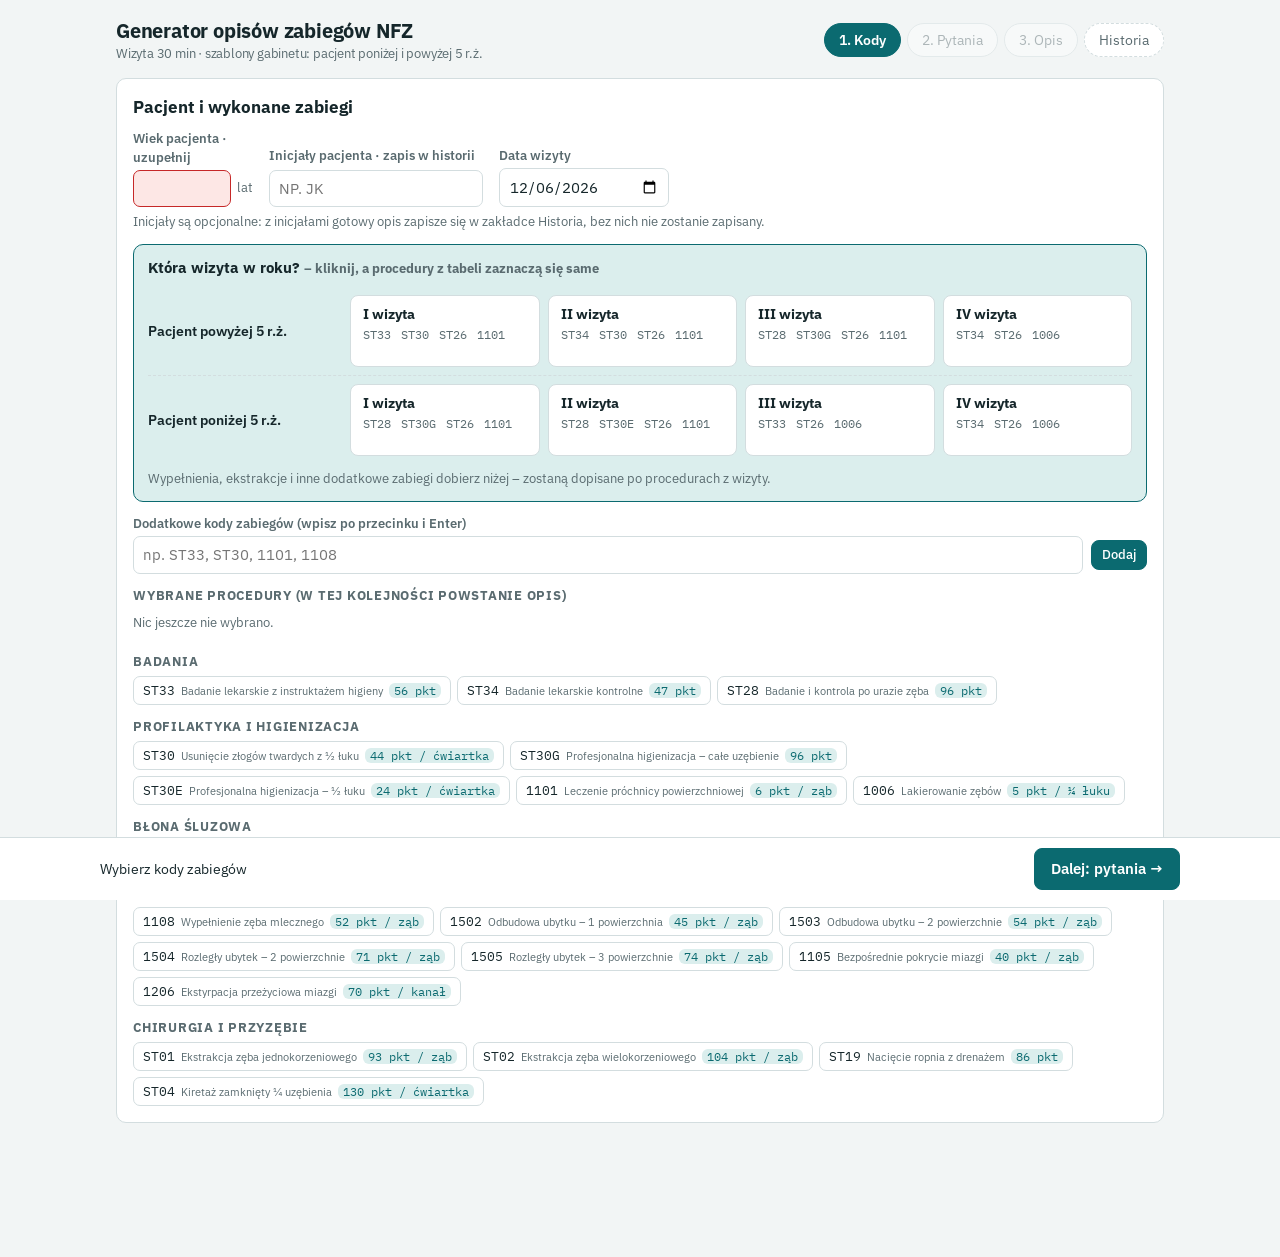
==== index.html @ dfc7211a "Kwoty w zł (1,81 zł/pkt), udział lekarza 40%/35%, historia opisów z inicjałami i datą - kwota za wiz" ====
<!DOCTYPE html>
<html lang="pl">
<head>
<meta charset="utf-8">
<meta name="viewport" content="width=device-width, initial-scale=1">
<title>Generator opisów NFZ</title>
<link rel="preconnect" href="https://fonts.googleapis.com">
<link href="https://fonts.googleapis.com/css2?family=IBM+Plex+Mono:wght@400;600&family=IBM+Plex+Sans:wght@400;500;600;700&display=swap" rel="stylesheet">
<style>
/* Plan: narzędzie gabinetowe — stepper u góry, karty zabiegów, odontogram FDI, gotowy tekst do skopiowania. */
:root{
  --bg:#f2f5f5; --surface:#ffffff; --ink:#15262a; --muted:#5a6b70; --line:#d3dddf;
  --accent:#0b6a70; --accent-soft:#dbeeed; --accent-ink:#ffffff;
  --fill:#c62828; --fill-soft:#fde7e5; --warn:#9a5b00; --warn-soft:#fff3dc; --ok:#2e7d4f;
  --font-body:"IBM Plex Sans", "Segoe UI", system-ui, sans-serif;
  --font-mono:"IBM Plex Mono", ui-monospace, Consolas, monospace;
  --r:10px;
  color-scheme:light;
}
@media (prefers-color-scheme: dark){
  :root:not([data-theme="light"]){
    --bg:#0e1618; --surface:#162124; --ink:#e2ebeb; --muted:#93a6a9; --line:#2a3b3e;
    --accent:#4db6b2; --accent-soft:#15393a; --accent-ink:#06191a;
    --fill:#ff8a80; --fill-soft:#3b1e1d; --warn:#f2b35c; --warn-soft:#33270f; --ok:#6fcf97;
    color-scheme:dark;
  }
}
:root[data-theme="dark"]{
  --bg:#0e1618; --surface:#162124; --ink:#e2ebeb; --muted:#93a6a9; --line:#2a3b3e;
  --accent:#4db6b2; --accent-soft:#15393a; --accent-ink:#06191a;
  --fill:#ff8a80; --fill-soft:#3b1e1d; --warn:#f2b35c; --warn-soft:#33270f; --ok:#6fcf97;
  color-scheme:dark;
}
*{box-sizing:border-box}
html,body{margin:0}
body{background:var(--bg);color:var(--ink);font-family:var(--font-body);font-size:15px;line-height:1.45}
.wrap{max-width:1080px;margin:0 auto;padding:16px 16px 120px}
header.top{display:flex;flex-wrap:wrap;align-items:center;justify-content:space-between;gap:12px;margin-bottom:14px}
h1{font-size:20px;margin:0;font-weight:700;letter-spacing:-.01em;text-wrap:balance}
h1 small{display:block;font-size:13px;font-weight:400;color:var(--muted)}
.steps{display:flex;gap:6px;flex-wrap:wrap}
.steps button{border:1px solid var(--line);background:var(--surface);color:var(--muted);border-radius:999px;padding:6px 14px;font:inherit;font-size:14px;cursor:pointer}
.steps button.on{background:var(--accent);border-color:var(--accent);color:var(--accent-ink);font-weight:600}
.steps button:disabled{opacity:.45;cursor:not-allowed}
.card{background:var(--surface);border:1px solid var(--line);border-radius:var(--r);padding:16px;margin-bottom:14px}
.card h2{margin:0 0 4px;font-size:17px;display:flex;align-items:center;gap:10px;flex-wrap:wrap}
.code{font-family:var(--font-mono);font-weight:600;background:var(--accent-soft);color:var(--accent);padding:2px 8px;border-radius:6px;font-size:14px}
.icd{font-family:var(--font-mono);font-size:12.5px;color:var(--muted);border:1px solid var(--line);border-radius:6px;padding:1px 7px}
.tips{margin:6px 0 10px;padding:0;list-style:none;display:flex;flex-wrap:wrap;gap:6px}
.tips li{font-size:12.5px;color:var(--muted);background:var(--bg);border-radius:6px;padding:3px 8px}
.warn{background:var(--warn-soft);color:var(--warn);border-radius:8px;padding:7px 10px;font-size:13.5px;margin:8px 0}
.grid{display:flex;flex-wrap:wrap;gap:12px 16px;align-items:flex-end}
.f{display:flex;flex-direction:column;gap:4px;min-width:140px}
.f.s{min-width:90px;max-width:120px}.f.m{min-width:170px;max-width:240px}.f.l{flex:1 1 320px}.f.full{flex:1 1 100%}
.f>label,.f>.lab{font-size:12.5px;font-weight:600;color:var(--muted)}
.lab .need{color:var(--fill);font-weight:600}
input[type=text],input[type=date],select{font:inherit;color:var(--ink);background:var(--surface);border:1px solid var(--line);border-radius:7px;padding:7px 9px;width:100%}
input[type=text].empty,select.empty{border-color:var(--fill);background:var(--fill-soft)}
input:focus-visible,select:focus-visible,button:focus-visible{outline:2px solid var(--accent);outline-offset:1px}
.unit{display:flex;align-items:center;gap:6px}.unit span{color:var(--muted);font-size:13px}
.seg{display:flex;flex-wrap:wrap;gap:6px}
.seg button{font:inherit;font-size:13.5px;border:1px solid var(--line);background:var(--surface);color:var(--ink);border-radius:7px;padding:6px 10px;cursor:pointer}
.seg button.on{background:var(--accent);border-color:var(--accent);color:var(--accent-ink)}
.seg.empty button{border-color:var(--fill)}
.btn{font:inherit;font-weight:600;border:1px solid var(--accent);background:var(--accent);color:var(--accent-ink);border-radius:8px;padding:9px 16px;cursor:pointer}
.btn.ghost{background:transparent;color:var(--accent)}
.btn.sm{padding:5px 10px;font-size:13px;font-weight:500}
.mini{font:inherit;font-size:12px;border:1px solid var(--line);background:var(--bg);color:var(--muted);border-radius:6px;padding:2px 8px;cursor:pointer}
.row{display:flex;gap:8px;align-items:center;flex-wrap:wrap}
.chips{display:flex;flex-wrap:wrap;gap:6px;margin-top:6px}
.chip{font-family:var(--font-mono);font-size:13px;border:1px solid var(--line);background:var(--surface);color:var(--ink);border-radius:7px;padding:5px 9px;cursor:pointer;text-align:left}
.chip small{font-family:var(--font-body);color:var(--muted);margin-left:6px}
.chip.on{background:var(--accent);border-color:var(--accent);color:var(--accent-ink)}.chip.on small{color:var(--accent-ink);opacity:.85}
.group{margin-top:12px}.group h3{font-size:12.5px;text-transform:uppercase;letter-spacing:.06em;color:var(--muted);margin:0 0 2px}
.sel-list{display:flex;flex-wrap:wrap;gap:6px;min-height:34px;align-items:center}
.sel-list .code{display:inline-flex;align-items:center;gap:6px}
.sel-list .code button{border:0;background:transparent;color:inherit;cursor:pointer;font-size:15px;line-height:1;padding:0}
.note{font-size:13px;color:var(--muted)}
/* odontogram */
.odo{overflow-x:auto;margin:10px 0 4px;padding-bottom:4px}
.odo-in{display:inline-flex;flex-direction:column;gap:2px;min-width:max-content}
.odo-row{display:flex;justify-content:center;gap:2px}
.odo-row.prim{opacity:.95}
.odo-sep{width:10px;border-left:2px solid var(--line);margin:0 4px}
.odo-mid{height:1px;background:var(--line);margin:4px 0}
.tooth{display:flex;flex-direction:column;align-items:center;gap:1px;padding:2px;border-radius:6px;cursor:pointer;border:1px solid transparent;position:relative}
.tooth .n{font-family:var(--font-mono);font-size:11.5px;color:var(--muted);line-height:1}
.tooth svg{display:block}
.tooth svg polygon,.tooth svg rect{fill:var(--surface);stroke:var(--muted);stroke-width:1}
.tooth.prim svg polygon,.tooth.prim svg rect{stroke-dasharray:2 1.5}
.tooth.inq{background:var(--accent-soft)}
.tooth.sel{background:var(--accent-soft);border-color:var(--accent)}
.tooth.sel .n{color:var(--accent);font-weight:600}
.tooth.sel::after{content:"✓";position:absolute;top:-6px;right:-4px;background:var(--accent);color:var(--accent-ink);border-radius:50%;width:15px;height:15px;font-size:10px;display:flex;align-items:center;justify-content:center}
.tooth svg .on{fill:var(--accent)!important}
.odo.surf .tooth svg polygon:hover,.odo.surf .tooth svg rect:hover{fill:var(--accent-soft)}
.quadbar{display:flex;flex-wrap:wrap;gap:6px;margin-top:6px}
.legend{font-size:12px;color:var(--muted);margin-top:4px}
.tooth-panel{border:1px solid var(--line);border-radius:8px;padding:10px 12px;margin-top:10px}
.tooth-panel h4{margin:0 0 8px;font-size:14px;display:flex;gap:8px;align-items:center;flex-wrap:wrap}
.tnum{font-family:var(--font-mono);background:var(--accent);color:var(--accent-ink);border-radius:5px;padding:1px 7px}
.sub{border-top:1px dashed var(--line);margin-top:12px;padding-top:10px}
.sub h4{margin:0 0 8px;font-size:14px}
.sites{display:grid;grid-template-columns:auto repeat(6,minmax(44px,60px));gap:4px 6px;align-items:center;font-size:12.5px}
.sites input{padding:5px;text-align:center}
.sites .h{color:var(--muted);text-align:center;font-family:var(--font-mono)}
/* output */
.bar{position:fixed;left:0;right:0;bottom:0;background:var(--surface);border-top:1px solid var(--line);padding:10px 16px;z-index:5}
.bar .in{max-width:1080px;margin:0 auto;display:flex;align-items:center;justify-content:space-between;gap:12px;flex-wrap:wrap}
.miss{font-size:14px}.miss b{color:var(--fill)}.miss.okk b{color:var(--ok)}
.out{white-space:pre-wrap;font-family:var(--font-body);font-size:14px;line-height:1.5;background:var(--bg);border-radius:8px;padding:12px;margin:10px 0 0;max-height:520px;overflow:auto;border:1px solid var(--line)}
.out mark{background:var(--fill-soft);color:var(--fill);font-weight:600;border-radius:4px;padding:0 3px}
.out-head{display:flex;justify-content:space-between;align-items:center;gap:10px;flex-wrap:wrap}
table.sum{border-collapse:collapse;width:100%;font-size:13.5px}
table.sum th,table.sum td{border-bottom:1px solid var(--line);padding:6px 8px;text-align:left;vertical-align:top}
table.sum th{color:var(--muted);font-weight:600;font-size:12.5px}
table.sum td.m{font-family:var(--font-mono)}
.err{background:var(--fill-soft);color:var(--fill);border:1px solid var(--fill);border-radius:8px;padding:8px 10px;font-size:13.5px;margin:8px 0}
.nfz{margin:0 0 14px}.nfz .err,.nfz .warn{margin:6px 0}
.nfz-src{font-size:12px;color:var(--muted);margin-top:4px}
.mintime{font-family:var(--font-mono);font-size:12.5px;border-radius:6px;padding:1px 7px;background:var(--warn-soft);color:var(--warn)}
.mintime.bad{background:var(--fill-soft);color:var(--fill)}
.pts{font-family:var(--font-mono);font-size:12.5px;border-radius:6px;padding:1px 7px;background:var(--accent-soft);color:var(--accent);white-space:nowrap}
.chip .pts{margin-left:6px;padding:0 5px;font-size:11.5px}
.chip.on .pts{background:transparent;color:var(--accent-ink);box-shadow:inset 0 0 0 1px currentColor}
.pts-total{font-family:var(--font-mono);font-size:15px;font-weight:600;background:var(--accent-soft);color:var(--accent);border:1px solid var(--accent);border-radius:8px;padding:8px 12px;white-space:nowrap}
.out-head .acts{display:flex;gap:8px;align-items:center;flex-wrap:wrap}
a.pts-total{text-decoration:none}a.pts-total:hover{background:var(--accent);color:var(--accent-ink)}
.pts-total{white-space:normal;line-height:1.35}
.money{display:grid;grid-template-columns:minmax(0,.8fr) minmax(0,1fr) minmax(0,1.2fr);gap:10px;margin-top:12px}
.mbox{border:1px solid var(--line);border-radius:8px;padding:10px 12px;display:flex;flex-direction:column;gap:6px;min-width:0}
.mbox.hl{border-color:var(--accent);background:var(--accent-soft)}
.mbox .lab{font-size:12.5px;font-weight:600;color:var(--muted)}
.mbox .mval{font-family:var(--font-mono);font-size:20px;font-weight:600;font-variant-numeric:tabular-nums}
.mbox .unit input{max-width:90px}
.mbox .mrow{display:flex;align-items:center;justify-content:space-between;gap:10px;flex-wrap:wrap}
@media (max-width:760px){.money{grid-template-columns:1fr}}
.save-row{display:flex;flex-wrap:wrap;gap:10px 16px;align-items:flex-end;border:1px dashed var(--line);border-radius:8px;padding:10px 12px;margin:10px 0 0}
.save-st{font-size:13.5px;flex:1 1 240px;align-self:center}
.save-ok{color:var(--ok);font-weight:600}.save-bad{color:var(--fill);font-weight:600}.save-none{color:var(--muted)}
.hist h2{gap:8px}.hist .hdate{font-family:var(--font-mono);font-size:14px;font-weight:600}
.hist .hcodes{font-family:var(--font-mono);font-size:12.5px;color:var(--muted);font-weight:400}
.hist .row{margin-top:10px}
.steps button.hist-tab{border-style:dashed}
table.sum td.r,table.sum th.r{text-align:right;white-space:nowrap}
table.sum tfoot td{border-bottom:0;border-top:2px solid var(--ink);font-weight:700;font-size:14.5px}
table.sum .sub-n{display:block;font-family:var(--font-body);font-size:12px;color:var(--warn);margin-top:2px}
.plans{border:1px solid var(--accent);background:var(--accent-soft);border-radius:var(--r);padding:12px 14px;margin:12px 0 4px}
.plans-h{margin:0 0 8px;font-size:15px}
.plan-row{display:grid;grid-template-columns:190px minmax(0,1fr);gap:8px 12px;align-items:center;padding:8px 0}
.plan-row+.plan-row{border-top:1px dashed var(--line)}
.plan-row.dim{opacity:.55}
.plan-lab{font-weight:600;font-size:14px}
.plan-btns{display:grid;grid-template-columns:repeat(4,minmax(0,1fr));gap:8px}
.plan-btn{font:inherit;display:flex;flex-direction:column;align-items:flex-start;justify-content:flex-start;gap:3px;width:100%;min-width:0;height:100%;min-height:72px;border:1px solid var(--line);background:var(--surface);color:var(--ink);border-radius:8px;padding:8px 12px;cursor:pointer;text-align:left}
.plan-btn b{font-size:14px}.plan-btn .pc{display:flex;flex-wrap:wrap;gap:2px 10px;font-family:var(--font-mono);font-size:12px;color:var(--muted);line-height:1.35}.plan-btn .pc i{font-style:normal;white-space:nowrap}
.plan-btn.on{background:var(--accent);border-color:var(--accent);color:var(--accent-ink)}.plan-btn.on .pc{color:var(--accent-ink);opacity:.9}
@media (max-width:760px){.plan-row{grid-template-columns:1fr}.plan-btns{grid-template-columns:repeat(2,minmax(0,1fr))}}
.copyall{display:flex;align-items:center;justify-content:space-between;gap:12px;flex-wrap:wrap;background:var(--accent-soft);border:1px solid var(--accent);border-radius:var(--r);padding:14px 16px;margin-bottom:14px}
.copyall p{margin:0;font-size:14px}
.btn.big{font-size:16px;padding:12px 22px}
.out.all{max-height:440px}
.toast{position:fixed;left:50%;bottom:76px;transform:translateX(-50%);background:var(--ink);color:var(--bg);padding:8px 14px;border-radius:8px;font-size:14px;opacity:0;transition:opacity .2s;pointer-events:none;z-index:9}
.toast.show{opacity:1}
@media (prefers-reduced-motion: reduce){.toast{transition:none}}
.hidden{display:none!important}
@media (max-width:520px){.f{min-width:120px}.card{padding:12px}}
</style>
</head>
<body>
<div class="wrap">
  <header class="top">
    <h1>Generator opisów zabiegów NFZ<small>Wizyta 30 min · szablony gabinetu: pacjent poniżej i powyżej 5 r.ż.</small></h1>
    <nav class="steps" id="steps"></nav>
  </header>
  <main id="main"></main>
</div>
<div class="bar" id="bar"></div>
<div class="toast" id="toast" role="status"></div>
<textarea id="clip" aria-hidden="true" style="position:fixed;left:-9999px;top:0;opacity:0"></textarea>

<script src="szablony.js?v=2026-11-15-9"></script>
<script>

/* ---------- stan ---------- */
const state = { step:1, codes:[], a:{}, teeth:{}, quads:{}, unknown:[], plan:null, savedId:null, saveInfo:null, histLim:30, back:1 };
function initDefaults(){ state.a['ST30.czas']='21'; state.a['ST30G.czas']='21'; state.a['ST30E.czas']='11'; state.a['ST01.wer']='nowy'; state.a['ST02.wer']='nowy'; state.a['1206.canals']=[{}]; }
initDefaults();

/* ---------- helpers ---------- */
const $=s=>document.querySelector(s);
const esc=s=>String(s).replace(/[&<>"]/g,c=>({'&':'&amp;','<':'&lt;','>':'&gt;','"':'&quot;'}[c]));
const MISS=l=>'\u0001'+l+'\u0002';
function getVal(key){
  if(key.startsWith('T|')){const [,c,t,f]=key.split('|');return ((state.teeth[c]||{})[t]||{f:{}}).f[f];}
  if(key.startsWith('R|')){const [,lk,i,f]=key.split('|');return ((state.a[lk]||[])[+i]||{})[f];}
  return state.a[key];
}
function setVal(key,v){
  if(key.startsWith('T|')){const [,c,t,f]=key.split('|');const o=((state.teeth[c]=state.teeth[c]||{})[t]=state.teeth[c][t]||{s:[],f:{}});o.f[f]=v;return;}
  if(key.startsWith('R|')){const [,lk,i,f]=key.split('|');const arr=state.a[lk]=state.a[lk]||[];arr[+i]=arr[+i]||{};arr[+i][f]=v;return;}
  state.a[key]=v;
}
const str=v=>(v===undefined||v===null)?'':(Array.isArray(v)?v:String(v).trim());
function V(key,label){const v=str(getVal(key));return (Array.isArray(v)?v.length:v)?v:MISS(label);}
function AGE(){const v=parseFloat(String(state.a['sh.age']||'').replace(',','.'));return isNaN(v)?null:v;}
function num(v){return String(v).replace('.',',');}
const has=c=>state.codes.includes(c);
function plural(n,a,b,c){if(n===1)return a;const d=n%10,dd=n%100;return (d>=2&&d<=4&&!(dd>=12&&dd<=14))?b:c;}

/* zęby */
const qd=t=>{const d=Math.floor(t/10);return d<5?d:d-4;};
const isPrim=t=>Math.floor(t/10)>=5;
const isUpper=t=>[1,2,5,6].includes(Math.floor(t/10));
const isAnt=t=>t%10<=3;
const viewLeft=t=>[1,4,5,8].includes(Math.floor(t/10));
function layout(t){
  const vest=isAnt(t)?'W':'B', oral=isUpper(t)?'P':'L', c=isAnt(t)?'I':'O';
  const mr=viewLeft(t);
  return {top:isUpper(t)?vest:oral,bottom:isUpper(t)?oral:vest,left:mr?'D':'M',right:mr?'M':'D',center:c};
}
const SORD=['M','O','I','D','B','W','P','L'];
const STEM={M:'mezjaln',O:'żując',I:'sieczn',D:'dystaln',B:'policzkow',W:'wargow',P:'podniebienn',L:'językow'};
const SNAME={M:'mezjalna',O:'żująca',I:'sieczna',D:'dystalna',B:'policzkowa',W:'wargowa',P:'podniebienna',L:'językowa'};
function surfText(arr){
  const s=SORD.filter(x=>(arr||[]).includes(x)); if(!s.length) return '';
  return s.map((x,i)=>STEM[x]+(i<s.length-1?'o':'ej')).join('-')+' ('+s.join('')+')';
}
function teethOf(code){const o=state.teeth[code]||{};return Object.keys(o).map(Number).sort(sortFDI);}
function sortFDI(a,b){const qa=qd(a),qb=qd(b);if(qa!==qb)return qa-qb;if(isPrim(a)!==isPrim(b))return isPrim(a)?1:-1;return a-b;}
function teethTxt(code,label){const t=teethOf(code);return t.length?t.join(', '):MISS(label||'zęby (diagram)');}
function tv(code,t,f,label){return V('T|'+code+'|'+t+'|'+f,label+' – ząb '+t);}

/* ---------- pola ---------- */
const WEDZ=['Typ I – śluzówkowy','Typ II – dziąsłowy','Typ III – brodawkowy','Typ IV – przezbrodawkowy'];
function examFields(){return [
  {k:'sh.api',label:'API',type:'num',unit:'%',w:'s'},
  {k:'sh.gi',label:'GI (Löe–Silness)',type:'num',w:'s'},
  {k:'sh.wg',label:'Wędzidełko wargi górnej',type:'select',opts:WEDZ},
  {k:'sh.wd',label:'Wędzidełko wargi dolnej',type:'select',opts:WEDZ},
  {k:'sh.al',label:'Alergie',type:'brak'},
  {k:'sh.ch',label:'Choroby ogólnoustrojowe',type:'brak'},
  {k:'sh.lk',label:'Przyjmowane leki na stałe',type:'brak'}];}
function matFields(p,code){
  const m=str(getVal(p+'mat'));
  const f=[{k:p+'mat',label:'Materiał',type:'seg',opts:['kompozyt','glassjonomer RIVA LC'],rer:code}];
  if(m==='kompozyt') f.push({k:p+'name',label:'Nazwa kompozytu',type:'text'});
  f.push({k:p+'color',label:'Kolor',type:'text',w:'s'});
  return f;
}
function matText(p,style){
  const m=str(getVal(p+'mat'));
  if(!m) return MISS('materiał');
  if(m==='kompozyt') return (style==='docx'?'kompozytowy ':'kompozyt ')+V(p+'name','nazwa kompozytu')+', kolor '+V(p+'color','kolor');
  return (style==='docx'?'glassjonomerowy':'glassjonomer')+' RIVA LC, kolor '+V(p+'color','kolor');
}
function surfOf(code,t){return ((state.teeth[code]||{})[t]||{s:[]}).s;}
function surfTxt(code,t){const s=surfText(surfOf(code,t));return s||MISS('powierzchnie – ząb '+t+' (kliknij na diagramie)');}

/* ---------- wspólne fragmenty ---------- */
function apiLine(){const v=str(state.a['sh.api']);return 'Wskaźnik obecności płytki nazębnej - wskaźnik API =  '+(v?num(v).replace('%','')+'%':MISS('API %'));}
function giLine(){
  const g=str(state.a['sh.gi']); if(!g) return 'Wskaźnik stanu dziąseł – GI - '+MISS('GI');
  const n=parseFloat(g.replace(',','.')); let it='Umiarkowane zapalenie dziąseł';
  if(!isNaN(n)) it = n===0?'Brak zapalenia dziąseł':n<=1?'Łagodne zapalenie dziąseł':n<=2?'Umiarkowane zapalenie dziąseł':'Ciężkie zapalenie dziąseł';
  return 'Wskaźnik stanu dziąseł – GI - '+it+'  '+num(g);
}
function examMid(){return [apiLine(),giLine(),
  'Wędzidełko warg górnej : '+V('sh.wg','wędzidełko górne'),
  'Wędzidełko warg dolnej: '+V('sh.wd','wędzidełko dolne'),
  'Wywiad:','Alergie – '+V('sh.al','alergie'),'Choroby ogólnoustrojowe – '+V('sh.ch','choroby ogólne'),'Przyjmowane leki na stałe – '+V('sh.lk','leki')].join('\n');}
function ageGroup(){const a=AGE();if(a===null)return null;return a<4?'1–3':a<7?'4–6':a<11?'7–10':'≥11';}
function instr(){
  const g=ageGroup(); if(!g) return MISS('wiek pacjenta (wybór instruktażu)');
  const p=[];
  if(g==='1–3')p.push(SEG.AGE_1_3); else if(g==='4–6')p.push(SEG.AGE_4_6); else if(g==='7–10')p.push(SEG.AGE_7_10);
  else{p.push(SEG.AGE_11);const m=state.a['sh.meth']||[];if(!m.length)p.push(MISS('metoda szczotkowania (Roll / Bass / Stillman)'));
    if(m.includes('Roll'))p.push(SEG.AGE_11_ROLL);if(m.includes('Bass'))p.push(SEG.AGE_11_BASS);if(m.includes('Stillman'))p.push(SEG.AGE_11_STILL);}
  if(state.a['sh.ortho']==='tak')p.push(SEG.ORTHO);
  return p.join('\n');
}
function byAge(key,fn){const v=str(state.a[key]);if(v)return v;const a=AGE();return a===null?'':fn(a);}

/* ---------- definicje kodów ---------- */
const TITLE_1105='Kod 1105 (postępowanie przy obnażeniu i skaleczeniu miazgi – bezpośrednie pokrycie miazgi)';
const EXT_REASONS=['znacznie zniszczony, odłamanie fragmentu zęba - nienadający się już do odbudowy','złamanie poddziąsłowe korony zęba','resorpcja fizjologiczna','wskazania ortodontyczne','widoczna przetoka przy ww. zębie, brak reakcji na chlorek etylu - ząb martwy','ropień podśluzówkowy - znaczne zniszczenie tkanek - ząb nienadający się do odbudowy','nieodwracalne zapalenie miazgi, samoistny, ciągły  ból zęba, reakcja na chlorek etylu wzmożona'];
const EXT_ANEST=['przewodowe Dentocaine (40mg + 0,005mg)/ml 1 amp','miejscowe nasiękowe Dentocaine (40mg + 0,005mg)/ml 1 amp','miejscowe  powierzchniowe Mark3 20% benzokaina'];
const PREP3=['Dentosept A Mini spray (do 4 r.ż )','Elgydium Clinic Cicalium (od 4 r.ż)','Curasept żel z chlorheksydyną 0,5% CHX  (od 7 r.ż)'];
const prepByAge=a=>a<4?PREP3[0]:a<7?PREP3[1]:PREP3[2];
const prep2ByAge=a=>a<4?PREP3[0]:PREP3[1];

function fillCode(code,cfg){return {
  name:cfg.name,icd:()=>{const a=AGE();return a!==null&&a<5?'K02 / K04 (wg rozpoznania)':'K02 / K04 / K05 (wg rozpoznania)';},tips:cfg.tips,
  diag:{mode:'surf',label:'Zaznacz ząb i kliknij leczone powierzchnie'},
  perTooth:t=>{const p='T|'+code+'|'+t+'|';const f=[];if(cfg.depth)f.push({k:p+'depth',label:'Próchnica',type:'seg',opts:['średnia','głęboka'],rer:code});return f.concat(matFields(p,code));},
  warn:()=>{const w=[];teethOf(code).forEach(t=>{
      if(cfg.prim===true&&!isPrim(t))w.push('Ząb '+t+' jest stały – kod 1108 dotyczy zębów mlecznych.');
      if(cfg.prim===false&&isPrim(t))w.push('Ząb '+t+' jest mleczny – dla zębów mlecznych zwykle 1108.');
      const n=surfOf(code,t).length; if(cfg.surf&&n&&!cfg.surf(n))w.push('Ząb '+t+': zaznaczono '+n+' pow. – '+cfg.surfMsg);});return w;},
  render:()=>{const ts=teethOf(code);const out=[cfg.title];if(!ts.length)out.push(MISS('ząb (diagram)'));
    ts.forEach(t=>out.push(cfg.body(t)));return out.join('\n');}
};}
function body15(code,big){return t=>{const p='T|'+code+'|'+t+'|';const d=str(getVal(p+'depth'));const u=big?'rozległego ubytku':'ubytku';
  if(!d) return 'Ząb '+t+', próchnica '+MISS('średnia / głęboka – ząb '+t);
  if(d==='średnia') return 'Ząb '+t+', próchnica średnia, ubytek na powierzchni '+surfTxt(code,t)+'.\nCałkowite opracowanie i odbudowa '+u+'. Założono materiał:\n'+matText(p,'user');
  return 'Ząb '+t+', próchnica głęboka, ubytek na powierzchni '+surfTxt(code,t)+'.\nCałkowite opracowanie i odbudowa '+u+'. Założono materiał podkładowy Ionosit oraz materiał'+(big?':':'')+'\n'+matText(p,'user');};}

const D={
 ST33:{name:'Badanie lekarskie z instruktażem higieny',icd:'Z01.2 Badanie dentystyczne',tips:['1× w roku kalendarzowym','dokładny diagram','na diagramie: nie zaznaczamy'],exam:true,instr:true,
   render:()=>['BADANIE LEKARSKIE STOMATOLOGICZNE, KTÓRE OBEJMUJE RÓWNIEŻ INSTRUKTAŻ HIGIENY JAMY USTNEJ (ST33)',SEG.EXAM_A,examMid(),SEG.EXAM_B,SEG.ZAL,SEG.INSTR_HEAD,instr()].join('\n')},
 ST34:{name:'Badanie lekarskie kontrolne',icd:'Z01.2 (lub K03.6)',tips:['co 4 mies. i 1 dzień','na diagramie: nie zaznaczamy'],exam:true,
   render:()=>['BADANIE LEKARSKIE KONTROLNE (ST34)',SEG.EXAM_A,examMid(),SEG.EXAM_B,SEG.ZAL].join('\n')},
 ST28:{name:'Badanie i kontrola po urazie zęba',icd:'Z01.2 + S02.5 Złamanie zęba',tips:['w kolejnych 6 mies. możliwe kontrole: 3× ST34 z badaniem żywotności','dodaj osobno kod leczenia (wypełnienie / ekstyrpacja / ekstrakcja)'],exam:true,
   diag:{mode:'teeth',label:'Zaznacz ząb po urazie i zęby sąsiednie badane chlorkiem etylu'},
   perTooth:t=>{const p='T|ST28|'+t+'|';return [{k:p+'role',label:'Ząb',type:'seg',opts:['po urazie','sąsiedni'],rer:'ST28'},{k:p+'re',label:'Reakcja na chlorek etylu',type:'seg',opts:['prawidłowa','wzmożona','brak reakcji miazgi'],rer:'ST28'}];},
   fields:()=>[{k:'ST28.cause',label:'Przyczyna urazu',type:'seg',opts:['upadek','uderzenie','upadek i nagryzienie na twardy przedmiot'],rer:'ST28'},
      {k:'ST28.days',label:'Ile dni temu',type:'num',w:'s'}],
   fields2:()=>{const f=[{k:'ST28.tx',label:'Rodzaj leczenia',type:'seg',opts:['brak (tylko badanie)','ząb z wypełnieniem – obnażenie miazgi','ząb z próchnicą – odbudowa','ekstyrpacja / endodoncja','ekstrakcja'],rer:'ST28',full:true}];
      const tx=str(state.a['ST28.tx']);
      if(tx&&!tx.startsWith('brak')) f.push({k:'ST28.lt',label:'Ząb leczony',type:'text',w:'s',ph:injured().join(', ')});
      if(tx.startsWith('ząb z')){f.push({k:'ST28.ls',label:'Powierzchnie',type:'checks',opts:SORD.map(s=>({v:s,l:s+' – '+SNAME[s]})),rer:'ST28',full:true});f.push(...matFields('ST28.',"ST28"));}
      if(tx.startsWith('ekstyrpacja'))f.push({k:'ST28.endo',label:'Decyzja',type:'seg',opts:['ekstyrpacji','leczeniu endodontycznym'],rer:'ST28'});
      return f;},
   warn:()=>{const w=[];const tx=str(state.a['ST28.tx']);if(tx.startsWith('ząb z'))w.push('Pamiętaj o dodaniu kodu wypełnienia ostatecznego.');if(tx.startsWith('ekstyrpacja'))w.push('Dodaj kod ekstyrpacji / leczenia endodontycznego i kod wypełnienia.');if(tx==='ekstrakcja')w.push('Dodaj kod ekstrakcji (ST01 / ST02).');return w;},
   render:()=>{
     const inj=injured(), all=teethOf('ST28');
     const o=['BADANIE LEKARSKIE STOMATOLOGICZNE I KONTROLNE PO URAZIE ZĘBA (ST28)',SEG.EXAM_A,examMid(),SEG.EXAM_B,SEG.ZAL,SEG.ST28_INSTR,'BADANIE W ZWIĄZKU Z URAZEM:'];
     o.push('Badanie po urazie zęba '+(inj.length?inj.join(', '):MISS('ząb po urazie (diagram)'))+' ('+V('ST28.cause','przyczyna urazu')+')  '+V('ST28.days','liczba dni')+' dni temu. Badanie żywotności chlorkiem etylu zębów:');
     const ord=inj.concat(all.filter(t=>!inj.includes(t)));
     if(!ord.length)o.push(MISS('zęby badane (diagram)'));
     ord.forEach((t,i)=>{o.push((i+1)+') '+(inj.includes(t)?'ząb po urazie':'ząb sąsiedni')+' nr '+t+' -reakcja '+tv('ST28',t,'re','reakcja'));});
     const tx=str(state.a['ST28.tx']); if(!tx){o.push(MISS('leczenie w związku z urazem'));return o.join('\n');}
     if(tx.startsWith('brak'))return o.join('\n');
     o.push('LECZENIE W ZWIĄZKU Z URAZEM:');
     const T=str(state.a['ST28.lt'])||(inj.length?inj.join(', '):MISS('ząb leczony'));
     const S=surfText(state.a['ST28.ls']||[])||MISS('powierzchnie');
     if(tx.startsWith('ząb z wyp'))o.push('W wyniku urazu nastąpiło odłamanie fragmentu zęba, który uległ urazowi wraz z fragmentem wypełnienia w tym samym zębie. Pod wypełnieniem była próchnica wtórna.\nCałkowite opracowanie rozległego, głębokiego ubytku zęba '+T+' na powierzchni '+S+'. Podczas mechanicznego opracowania próchnicy nastąpiło obnażenie próchnicowe miazgi na bardzo małym fragmencie powierzchni. Pacjent nie podaje aby miał dolegliwości bólowe ze strony zęba. Przepłukano ubytek NaCl, założono Ca (OH)2 nietwardniejący Biopulp , potem twardniejący Ca (OH)2  Life, podkład Ionosit oraz materiał:\n'+matText('ST28.','docx')+'\nZalecana kontrola po 8 tygodniach, następnie 3,6,12,18 mc, w razie dolegliwości bólowych kontrola w gabinecie stomatologicznym.');
     else if(tx.startsWith('ząb z pr'))o.push('W wyniku urazu nastąpiło odłamanie fragmentu zęba. Konieczność wykonania odbudowy zęba. Ząb '+T+', próchnica głęboka, ubytek na powierzchni '+S+'. Całkowite opracowanie i odbudowa ubytku. Założono materiał podkładowy Ionosit oraz materiał:\n'+matText('ST28.','docx'));
     else if(tx.startsWith('ekstyrpacja'))o.push('Pacjent skarży się na okresowe bóle samoistne od dłuższego czasu od zęba po urazie, zapalenie miazgi nieodwracalne podjęto decyzję o  '+V('ST28.endo','ekstyrpacja / leczenie endodontyczne')+' zęba '+T);
     else o.push('Brak reakcji miazgi dla zęba po urazie. Dla reszty badanych zębów reakcja prawidłowa.  Głęboko poddziąsłowe złamanie ścianek zęba '+T+' Podjęto decyzje o ekstrakcji.');
     return o.join('\n');}},
 ST30:{name:'Usunięcie złogów twardych z ½ łuku',icd:'K03.6 Złogi nazębne',tips:['1× w roku kalendarzowym','1 pakiet ST30 = ½ łuku = 1 ćwiartka (kolejne pakiety na wizycie ×0,8)','u małych dzieci skaler na małych obrotach','nie wolno już użyć ST30E dla tych ćwiartek'],hig:true,
   diag:{mode:'quad',label:'Kliknij ząb w ćwiartce, z której usunięto kamień (zaznacza całą ćwiartkę)'},
   fields:()=>[{k:'ST30.czas',label:'Czas procedury (min. NFZ '+nfzMin('ST30')+' min)',type:'num',unit:'min',w:'s'}],
   warn:()=>{const q=state.quads.ST30||[];const a=AGE();const w=[];if(a!==null&&a<5)w.push('W szablonie dla pacjentów poniżej 5 r.ż. zamiast ST30 (skaler) jest ST30E – higienizacja złogów miękkich ½ łuku.');
     if(q.length>1)w.push('Zaznaczono '+q.length+' ćwiartki = '+q.length+' pakiety ST30 → min. '+(q.length*10)+' min (NFZ: 10 min na pakiet).');
     if(q.length===4)w.push('Całe uzębienie można alternatywnie rozliczyć jako ST30A (min. 40 min); ST30A nie łączy się z ST30.');return w;},
   render:()=>{const q=(state.quads.ST30||[]).slice().sort();return ['USUNIĘCIE ZŁOGÓW NAZĘBNYCH TWARDYCH Z 1/2 ŁUKU ZĘBOWEGO (ST30)',
     'W badaniu przedmiotowym stwierdzono obecność zmineralizowanych, twardych złogów nazębnych naddziąsłowych i poddziąsłowych (kamienia nazębnego) w kwadrantach jamy ustnej '+(q.length?q.join(', '):MISS('ćwiartki (diagram)'))+' – zgodnie z diagramem;',
     'Ocena stanu higieny jamy ustnej:',apiLine(),giLine(),SEG.ST30_A,SEG.ZAL_BODY,'Wskazano termin wizyty kontrolnej. Czas wykonania procedury '+V('ST30.czas','czas')+' min.'].join('\n');}},
 ST30G:{name:'Profesjonalna higienizacja – całe uzębienie',icd:'K03.6 + Z01.2',tips:['dokładny diagram','dla dzieci i młodzieży do 18 r.ż.'],exam:true,instr:true,
   fields:()=>[{k:'ST30G.czas',label:'Czas procedury (min. NFZ '+nfzMin('ST30G')+' min)',type:'num',unit:'min',w:'s'}],
   render:()=>['PROFESJONALNA HIGIENIZACJA BEZ INSTRUKTAŻU HIGIENY CAŁE UZĘBIENIE (ST30G)',SEG.ST30G_HEAD,SEG.ST30G_EXAM_A,examMid(),SEG.EXAM_B,SEG.ST30G_REMOVAL,'Czas wykonania procedury '+V('ST30G.czas','czas')+' min.',SEG.INSTR_HEAD,instr()].join('\n')},
 ST30E:{name:'Profesjonalna higienizacja – ½ łuku',icd:'K03.6 + Z01.2',tips:['bez instruktażu higieny','szablon dla pacjentów poniżej 5 r.ż.','1 pakiet = ½ łuku = 1 ćwiartka; NFZ: max 4× w roku'],exam:true,
   diag:{mode:'quad',label:'Kliknij ząb w ćwiartce, z której usunięto złogi miękkie (zaznacza całą ćwiartkę)'},
   fields:()=>[{k:'ST30E.czas',label:'Czas procedury (min. NFZ '+nfzMin('ST30E')+' min)',type:'num',unit:'min',w:'s'}],
   render:()=>{const q=(state.quads.ST30E||[]).slice().sort();const rem=SEG.ST30G_REMOVAL.replace('w kwadrantach jamy ustnej – zgodnie z diagramem','w kwadrantach jamy ustnej '+(q.length?q.join(', '):MISS('ćwiartki (diagram)'))+' – zgodnie z diagramem');
     return ['PROFESJONALNA HIGIENIZACJA BEZ INSTRUKTAŻU HIGIENY ½ ŁUKU ZĘBOWEGO (ST30E)',SEG.ST30E_HEAD,SEG.ST30G_EXAM_A,examMid(),SEG.EXAM_B,rem,'Czas wykonania procedury '+V('ST30E.czas','czas')+' min.'].join('\n');}},
 ST26:{name:'Leczenie zmian na błonie śluzowej',icd:'wg wariantu',tips:['przy ST28 – opis urazu (S00.5), bez ST28 – zapalenie dziąseł','zapalenie dziąseł: K05.1 / K05','afta: K12.0','nagryzienie: K13.1','uraz: S00.5','zapalenie warg: K13.0'],
   diag:{mode:'mixed',label:'Okolica zmiany – zaznacz ćwiartkę i/lub ząb'},
   fields:()=>{const v=state.a['ST26.var']||[];const f=[{k:'ST26.var',label:'Wariant (można kilka)',type:'checks',full:true,rer:'ST26',opts:[{v:'zap',l:'Zapalenie dziąseł przy złogach (K05.1)'},{v:'uraz',l:'Uraz błony śluzowej / przy ST28 (S00.5)'},{v:'afta',l:'Afta (K12.0)'},{v:'nag',l:'Nagryzienie (K13.1)'},{v:'warg',l:'Zapalenie warg (K13.0)'}]}];
     if(v.includes('zap'))f.push({k:'ST26.plyn',label:'Zapalenie – płukanie',type:'seg',opts:['Eludrilem','roztworem rozcieńczonej H2O2','roztworem nadmanganianu potasu'],rer:'ST26'});
     if(v.includes('uraz')){f.push({k:'ST26.narz',label:'Uraz – przedmiotem',type:'seg',opts:['tępym','ostrym'],rer:'ST26'});f.push({k:'ST26.prepU',label:'Uraz – preparat',type:'seg',opts:PREP3.slice(0,2),rer:'ST26',age:prep2ByAge});}
     if(v.includes('afta')){f.push({k:'ST26.afta',label:'Afta',type:'seg',opts:['Mikulicza','Suttona'],rer:'ST26'});f.push({k:'ST26.prepA',label:'Afta – preparat',type:'seg',opts:PREP3,rer:'ST26',age:prepByAge});}
     if(v.includes('nag')){f.push({k:'ST26.lok',label:'Nagryzienie – okolica',type:'seg',opts:['wargi','policzka'],rer:'ST26'});f.push({k:'ST26.elg',label:'Nagryzienie – Elgydium Clinic Cicalium',type:'seg',opts:['tak','nie'],rer:'ST26',age:a=>a>=4?'tak':'nie'});}
     return f;},
   render:()=>{const v=state.a['ST26.var']||[];const o=['LECZENIE ZMIAN NA BŁONIE ŚLUZOWEJ JAMY USTNEJ (ST26)'];const T=st26Loc();const a=AGE();
     if(!v.length)o.push(MISS('wariant ST26'));
     const parts=[];
     if(v.includes('zap'))parts.push('Zapalenie przyzębia, błony śluzowej żującej dziąseł oraz miejscowo błony śluzowej wyścielającej związane z licznymi złogami nazębnymi (obrzęk brodawek międzyzębowych, zaczerwienienie). Przepłukano jamę ustną '+V('ST26.plyn','płyn do płukania')+'. Zaaplikowano Curasept żel z chlorheksydyną 0,5% CHX na obszar tkanek błony śluzowej przyzębia wszystkich zębów po zabiegu usunięcia złogów nazębnych.\n'+SEG.ST26_ZAP_REST);
     if(v.includes('uraz')){const p=byAge('ST26.prepU',prep2ByAge)||MISS('preparat');parts.push('POWIERZCHNIOWY URAZ WARGI I JAMY USTNEJ\nUszkodzenie błony śluzowej żującej dziąsła i błony śluzowej wyścielającej w okolicy wyrostka zębodołowego '+T+' poprzez uraz '+V('ST26.narz','tępym / ostrym')+' przedmiotem, mały krwiak podśluzówkowy, brzegi gładkie, dno czyste, bez cech ropnia. Tkanki w otoczeniu nieznacznie obrzęknięte, niebolesne przy dotyku. Brak objawów ogólnych i powiększenia węzłów chłonnych. Przepłukano zmieniony obszar roztworem 0,9% NaCl. Zaaplikowano na zmienioną urazowo tkankę '+p+'.\n'+SEG.ST26_URAZ_REST);}
     if(v.includes('afta')){const p=byAge('ST26.prepA',prepByAge)||MISS('preparat');const rin=a===null?MISS('wiek (płukanie)'):a<6?'ciepłą wodą lub rumiankiem po posiłkach przez 7-14 dni (dzieci poniżej 6 r.ż.)':'roztworem chlorheksydyny 0,12% -0,2 % , 2× dziennie przez 7-14 dni (dzieci powyżej 6 r.ż.)';
       parts.push('ZMIANA NA BŁONIE ŚLUZOWEJ WYŚCIELAJĄCEJ (AFTA)\nZmiana na błonie śluzowej wyścielającej w okolicy wyrostka zębodołowego '+T+' afta '+V('ST26.afta','Mikulicza / Suttona')+'. Przepłukano zmianę  roztworem 0,9% NaCl. Zaaplikowano '+p+' na zmienioną tkankę.\n'+SEG.ST26_AFTA_MID+'\nPłukanie jamy ustnej '+rin+'\n'+SEG.ST26_AFTA_END);}
     if(v.includes('nag')){const e=byAge('ST26.elg',x=>x>=4?'tak':'nie');const rin=a===null?MISS('wiek (płukanie)'):a<6?'Płukanie jamy ustnej ciepłą wodą lub rumiankiem po posiłkach przez 7-14 dni ( dzieci poniżej 6 r.ż.)':'Płukanie jamy ustnej roztworem chlorheksydyny 0,12% -0,2 % , 2× dziennie przez 7-14 dni  (dzieci od 6 r.ż.)';
       parts.push('URAZ BŁONY ŚLUZOWEJ WYŚCIELAJĄCEJ (NAGRYZIENIE)\nUraz błony śluzowej wyścielającej ('+V('ST26.lok','wargi / policzka')+'), okolicy wyrostka zębodołowego '+T+' poprzez nagryzienie, brzegi gładkie, dno czyste, bez cech ropnia. Tkanki w otoczeniu nieznacznie obrzęknięte, niebolesne przy dotyku. Brak objawów ogólnych i powiększenia węzłów chłonnych. Przepłukano zmieniony obszar roztworem 0,9% NaCl'+(e==='tak'?' oraz zastosowano Elgydium Clinic Cicalium (od 4 r.ż.)':(e?'':MISS('Elgydium tak / nie')))+' na urazowo zmienioną tkankę.\n'+SEG.ST26_NAG_MID+'\n'+rin+'\n'+SEG.ST26_NAG_END);}
     if(v.includes('warg'))parts.push('ZAPALENIE WARG\n'+SEG.ST26_WARGI);
     return o.concat(parts.length?[parts.join('\n\n')]:[]).join('\n');}},
 '1101':{name:'Leczenie próchnicy powierzchniowej',icd:'K02.0 Próchnica ograniczona do szkliwa',tips:['zaznacz leczone zęby (zwykle 4–10)','te same zęby można powtarzać max 6× co 2 tyg.'],
   diag:{mode:'teeth',label:'Zaznacz zęby, na które nałożono lakier fluorkowy'},
   fields:()=>[{k:'1101.prep',label:'Lakier fluorkowy (preparat)',type:'text',dl:['VOCO Profluorid Varnish'],w:'l'}],
   render:()=>['LECZENIE PRÓCHNICY POWIERZCHNIOWEJ (1101)','Próchnica początkowa na powierzchniach wargowych zębów '+teethTxt('1101','zęby leczone (diagram)')+' – zgodnie z diagramem.',SEG.T1101_A,
     'Pola zabiegowe osuszono i przystąpiono do procedury leczniczej. Uzyskano pełną hemostazę (brak krwawienia z brzegu dziąsłowego). Na zmiany w powierzchniach ww. zębów, na których to powierzchniach nie było ubytków próchnicowych wymagających opracowania wiertłem i wypełnienia, zastosowano lakier fluorkowy ('+V('1101.prep','preparat')+'). Zalecana częstotliwość: mniej więcej co 2–4 tygodnie przez 2–3 miesiące lub dłużej - aż do ustąpienia objawów i poprawy wyglądu plamy próchnicowej (utrata matowości, powrót połysku).',
     SEG.T1101_B,SEG.ZAL_BODY].join('\n')},
 '1006':{name:'Lakierowanie zębów',icd:'Z29.8 Inne określone środki profilaktyczne',tips:['co 3 mies. i 1 dzień','1 świadczenie = ¼ łuku (1 ćwiartka)'],
   diag:{mode:'quad',label:'Zaznacz lakierowane ćwiartki (każda = 1 × 1006 w wycenie; tekst opisu bez zmian)'},
   render:()=>['LAKIEROWANIE ZĘBÓW (1006)',SEG.T1006].join('\n')},
 '1105':fillCode('1105',{name:'Bezpośrednie pokrycie miazgi',title:TITLE_1105,tips:['kontrola po 8 tyg., potem 3, 6, 12, 18 mies.'],
   body:t=>{const p='T|1105|'+t+'|';return 'Całkowite opracowanie rozległego, głębokiego ubytku zęba '+t+' na powierzchni '+surfTxt('1105',t)+'. Podczas mechanicznego opracowania próchnicy nastąpiło obnażenie próchnicowe miazgi na bardzo małym fragmencie powierzchni.\nPacjent nie podaje aby miał dolegliwości bólowe ze strony zęba. Przepłukano ubytek NaCl, założono Ca (OH)2 nietwardniejący Biopulp, potem twardniejący Ca (OH)2  Life, podkład Ionosit oraz materiał:\n'+matText(p,'docx')+'\nZalecana kontrola po 8 tygodniach, następnie 3,6,12,18 mc, w razie dolegliwości bólowych kontrola w gabinecie stomatologicznym.';}}),
 '1108':fillCode('1108',{name:'Wypełnienie zęba mlecznego',title:'Kod 1108 (wypełnienie ubytku korony zęba mlecznego)',depth:true,prim:true,tips:['zęby mleczne'],
   body:t=>{const p='T|1108|'+t+'|';const d=str(getVal(p+'depth'));
     if(!d)return 'Ząb '+t+': '+MISS('próchnica średnia / głęboka – ząb '+t);
     if(d==='średnia')return 'Wypełnienie ubytku korony zęba mlecznego '+t+', próchnica średnia, ubytek na powierzchni '+surfTxt('1108',t)+'. Całkowite opracowanie i odbudowa ubytku. Założono materiał:\n'+matText(p,'docx');
     return 'Ząb '+t+', próchnica głęboka, ubytek na powierzchni '+surfTxt('1108',t)+'. Całkowite opracowanie i odbudowa ubytku. Założono materiał podkładowy Ionosit oraz materiał:\n'+matText(p,'docx');}}),
 '1502':fillCode('1502',{name:'Odbudowa ubytku – 1 powierzchnia',title:'(1502) Całkowite opracowanie i odbudowa ubytku zęba na 1 powierzchni',depth:true,prim:false,tips:['zęby stałe'],surf:n=>n===1,surfMsg:'1502 to 1 powierzchnia.',body:body15('1502',false)}),
 '1503':fillCode('1503',{name:'Odbudowa ubytku – 2 powierzchnie',title:'(1503) Całkowite opracowanie i odbudowa ubytku na 2 powierzchniach',depth:true,prim:false,tips:['zęby stałe'],surf:n=>n===2,surfMsg:'1503 to 2 powierzchnie.',body:body15('1503',false)}),
 '1504':fillCode('1504',{name:'Rozległy ubytek – 2 powierzchnie',title:'(1504) Całkowite opracowanie i odbudowa rozległego ubytku na 2 powierzchniach',depth:true,prim:false,tips:['zęby stałe'],surf:n=>n===2,surfMsg:'1504 to 2 powierzchnie (rozległy).',body:body15('1504',true)}),
 '1505':fillCode('1505',{name:'Rozległy ubytek – 3 powierzchnie',title:'(1505) Całkowite opracowanie i odbudowa rozległego ubytku na 3 powierzchniach',depth:true,prim:false,tips:['zęby stałe'],surf:n=>n>=3,surfMsg:'1505 to 3 powierzchnie.',body:body15('1505',true)}),
 ST01:extCode('ST01','Kod ST01 (ekstrakcje zębów jednokorzeniowych)','Ekstrakcja zęba jednokorzeniowego'),
 ST02:extCode('ST02','Kod ST02 (ekstrakcje zębów wielokorzeniowych w znieczuleniu miejscowym i założeniem opatrunku uciskowego)','Ekstrakcja zęba wielokorzeniowego'),
 ST19:{name:'Nacięcie ropnia z drenażem',icd:'K04 / K05 (wg rozpoznania)',tips:['kontrola za 3–5 dni'],
   diag:{mode:'teeth',label:'Zaznacz ząb, w okolicy którego był ropień'},
   fields:()=>[{k:'ST19.zn',label:'Znieczulenie miejscowe powierzchniowe',type:'text',dl:['Mark3 20% benzokaina'],w:'l'}],
   render:()=>['Kod ST19 (nacięcie powierzchniowo, podśluzówkowo lub podskórnie leżącego ropnia włącznie z drenażem i opatrunkie)',
     'Ropień podśluzówkowy w okolicy zęba '+teethTxt('ST19','ząb (diagram)')+'. Obrzęk, zaczerwienienie błony śluzowej w okolicy zęba, doznania bólowe na opukiwania pionowe i poziome. Ze względu na doznania bólowe było wskazanie wykonania znieczulenia dedykowanego dla obszaru ropnia w celu jego drenażu, miejscowe powierzchniowe '+V('ST19.zn','znieczulenie')+'.',SEG.ST19_REST].join('\n')},
 '1206':{name:'Ekstyrpacja przeżyciowa miazgi',icd:'K04 (wg rozpoznania)',tips:['opłaca się zamiast dewitalizacji, zgodnie z wiekiem – 2 lata przed fizjologicznym wypadaniem','I wizyta: 1206 × kanał + 1108','II wizyta: 1108 + ST26 / S00.5'],
   diag:{mode:'surf',label:'Zaznacz ząb (na II wizycie także powierzchnie)'},
   fields:()=>{const w=str(state.a['1206.wiz']);const f=[{k:'1206.wiz',label:'Wizyta',type:'seg',opts:['I – ekstyrpacja','II – odbudowa + uraz błony śluzowej'],rer:'1206'}];
     if(w.startsWith('II')){f.push(...matFields('1206.',"1206"));f.push({k:'1206.narz',label:'Uraz – przedmiotem',type:'seg',opts:['tępym','ostrym'],rer:'1206'});f.push({k:'1206.prep',label:'Uraz – preparat',type:'seg',opts:PREP3,rer:'1206',age:prepByAge});}
     return f;},
   repeat:()=>str(state.a['1206.wiz']).startsWith('I ')||str(state.a['1206.wiz'])==='I – ekstyrpacja'?{k:'1206.canals',label:'Kanały',cols:[{f:'n',label:'Kanał',dl:['podniebienny','policzkowy bliższy','policzkowy dalszy','mezjalno-policzkowy','mezjalno-językowy','dystalny','pojedynczy']},{f:'d',label:'Dł. (mm)',w:'s'},{f:'m',label:'MAF',w:'s'}]}:null,
   render:()=>{const w=str(state.a['1206.wiz']);const ts=teethOf('1206');const T=ts.length?ts.join(', '):MISS('ząb (diagram)');const o=['Kod 1206 (Ekstrypacja przeżyciowa miazgi)'];
     if(!w){o.push(MISS('wizyta I / II'));return o.join('\n');}
     if(w.startsWith('I –')){const cs=(state.a['1206.canals']||[]).filter(c=>c&&(c.n||c.d||c.m));
       const ct=cs.length?cs.map(c=>(str(c.n)||MISS('nazwa kanału'))+' dł. '+(str(c.d)?num(c.d)+' mm':MISS('długość'))+', MAF '+(str(c.m)||MISS('MAF'))).join('; ')+'.':MISS('kanały: nazwa, długość, MAF');
       o.push('Ząb '+T+' rozległy ubytek klasy okluzyjna. Pacjent zgłosił z bólem zęba, ząb dawał wcześniej okresowe, samoistne doznania bólowe. Od kilku dni jest to ciągły ból, wciąż narastający. Oczyszczono zęby z naddziąsłowych i poddziąsłowych złogów nazębnych, a następnie przystąpiono do właściwego zabiegu. Zachowana hemostaza - brak krwawienia. Reakcja na chlorek etylu wzmożona. Całkowite opracowanie ubytku, trepanacja komory, ekstyrpacja miazgociągiem miazgi kanałowej zęba. Chemo-mechaniczne opracowanie kanałów zębów: '+ct+' Przepłukano: podchloryn 2%, roztworem 0,9% NaCl , chlorheksydyna. Osuszono ćwiekami papierowymi: wypełniono kanały pastą jodoformową, założono materiał wypełniający koronę zęba, z wyboru glassjonomer RIVA LC A2, ze względu na  zniszczenie korony zęba. Wskazana kontrola radiologiczna i kliniczna na następnej wizycie za 3 mc.');}
     else{const S=ts.length?ts.map(t=>surfText(surfOf('1206',t))).filter(Boolean).join(', ')||MISS('powierzchnie (diagram)'):MISS('powierzchnie (diagram)');const p=byAge('1206.prep',prepByAge)||MISS('preparat');
       o.push('Ząb '+T+', próchnica głęboka, ubytek na powierzchni '+S+'. Oczyszczono zęby ze złogów nazębnych nadziąsłowych i poddziąsłowych, dopiero wtedy przystąpiono do leczenie zęba. Całkowite opracowanie i odbudowa ubytku. Założono materiał podkładowy Ionosit oraz materiał:\n'+matText('1206.','docx')+'\nUszkodzenie błony śluzowej żującej dziąsła i błony śluzowej wyścielającej w okolicy wyrostka zębodołowego zęba  '+T+' poprzez uraz '+V('1206.narz','tępym / ostrym')+' przedmiotem, mały krwiak podśluzówkowy, brzegi gładkie, dno czyste, bez cech ropnia. Tkanki w otoczeniu nieznacznie obrzęknięte, niebolesne przy dotyku. Brak objawów ogólnych i powiększenia węzłów chłonnych. Przepłukano zmieniony obszar roztworem 0,9% NaCl. Zaaplikowano na zmienioną urazowo tkankę '+p+'.\n'+SEG.E1206_II_REST);}
     return o.join('\n');}},
 ST04:{name:'Kiretaż zamknięty ¼ uzębienia',icd:'K05 (wg rozpoznania)',tips:['tylko od 15 r.ż.','stosujemy na 2 ćwiartkach'],
   diag:{mode:'teeth',label:'Zaznacz zęby objęte kiretażem'},
   fields:()=>[{k:'ST04.bop',label:'BoP',type:'num',unit:'%',w:'s'},{k:'sh.api',label:'API',type:'num',unit:'%',w:'s'}],
   perTooth:t=>[{sites:true,code:'ST04',t}],
   warn:()=>{const a=AGE();return a!==null&&a<15?['Wg szablonu kiretaż (ST04) tylko dla pacjentów od 15 r.ż.']:[];},
   render:()=>{const o=['Kod ST04 (Kiretaż zwykły zamknięty w obrębie 1/4 uzębienia)',SEG.ST04_A];
     const b=str(state.a['ST04.bop']);const ap=str(state.a['sh.api']);
     o.push('Ocena krwawienia przy zgłębnikowaniu, współczynnik krwawienia BoP wynosi '+(b?num(b)+'%':MISS('BoP %'))+' Higiena – niedostateczna, zalecono poprawę, wskaźnik  API = '+(ap?num(ap)+'%':MISS('API %'))+'.');
     const ts=teethOf('ST04');if(!ts.length)o.push(MISS('zęby (diagram)'));
     ts.forEach((t,i)=>{const s=f=>SITES.map(x=>x+'= '+tv('ST04',t,f+x,f.toUpperCase()+' '+x)).join('   ');
       o.push((i+1)+') Ząb  '+t,'Kieszonki dziąsłowe PD (mm) '+s('pd'),'CAL(mm) '+s('cal'));});
     o.push(SEG.ST04_B);return o.join('\n');}}
};
const SITES=['MB','B','DB','LB','L','ML'];
const icdOf=c=>typeof D[c].icd==='function'?D[c].icd():D[c].icd;
function st26Loc(){const ts=teethOf('ST26'),qs=(state.quads.ST26||[]).slice().sort();
  if(ts.length)return (ts.length>1?'zębów ':'zęba ')+ts.join(', ');
  if(qs.length)return (qs.length>1?'ćwiartek ':'ćwiartki ')+qs.join(', ');
  return 'zęba '+MISS('ćwiartka lub ząb – okolica zmiany (diagram)');}
function injured(){return teethOf('ST28').filter(t=>str(getVal('T|ST28|'+t+'|role'))==='po urazie');}
const EXT2_REASONS=['znacznie zniszczony, odłamanie fragmentu zęba- nienadający się już do odbudowy','złamanie poddziąsłowe korony zęba','resorpcja fizjologiczna','wskazania ortodontyczne','widoczna przetoka przy ww. zębie, brak reakcji na chlorek etylu - ząb martwy','ropień podśluzówkowy- znaczne zniszczenie tkanek - ząb nienadający się do odbudowy','nieodwracalne zapalenie miazgi, samoistny, ciągły  ból zęba, reakcja na chlorek etylu wzmożona','zwichnięcie zęba'];
const EXT2_AN={ST01:['miejscowe nasiękowe Dentocaine ( 40mg + 0,005mg)/ml 1 amp','miejscowe powierzchniowe Mark3 20% benzokaina'],
               ST02:['przewodowe Dentocaine ( 40mg + 0,005mg)/ml 1 amp','miejscowe nasiękowe Dentocaine ( 40mg + 0,005mg)/ml 1 amp','miejscowe powierzchniowe Mark3 20% benzokaina']};
const EXT2_TITLE={ST01:'(ST01) Ekstrakcje Zębów Jednokorzeniowych',ST02:'(ST02) Ekstrakcje Zębów Wielokorzeniowych W Znieczuleniu Miejscowym I Założeniem Opatrunku Uciskowego'};
const SINUS=[14,15,16,17,18,24,25,26,27,28];
const isMulti=t=>{const d=t%10;return isPrim(t)?d>=4:(d>=6||t===14||t===24);};
const isSingle=t=>t%10<=3;
function extCode(code,title,name){
  const ver=()=>str(state.a[code+'.wer'])||'nowy';
  return {name,icd:'K02 / K04 / K05 (wg rozpoznania)',tips:['ST19 (nacięcie ropnia) dodaj osobno','1 pakiet = 1 ząb; kolejne zęby na wizycie ×0,8','NFZ: wymagane min. 1 znieczulenie (lista ST1)'],
  diag:{mode:'teeth',label:'Zaznacz usunięte zęby'},
  fields:()=>[{k:code+'.wer',label:'Wersja opisu',type:'seg',opts:['nowy','z pliku gabinetu'],rer:code}],
  perTooth:t=>{const p='T|'+code+'|'+t+'|';
    if(ver()==='nowy'){const f=[{k:p+'why2',label:'Wskazanie (można kilka)',type:'checks',opts:EXT2_REASONS,full:true,rer:code},{k:p+'an2',label:'Znieczulenie (można kilka)',type:'checks',opts:EXT2_AN[code],full:true,rer:code}];
      if(code==='ST02'&&SINUS.includes(t))f.push({k:p+'zat',label:'Próba zatokowa',type:'seg',opts:['ujemna – wpisz','nie wpisuj'],rer:code});return f;}
    const f=[{k:p+'why',label:'Wskazanie (można kilka)',type:'checks',opts:EXT_REASONS,full:true,rer:code},{k:p+'an',label:'Znieczulenie (można kilka)',type:'checks',opts:EXT_ANEST,full:true,rer:code}];
    if(isUpper(t)&&t%10>=4)f.push({k:p+'zat',label:'Próba zatokowa',type:'seg',opts:['ujemna – wpisz','nie wpisuj'],rer:code});return f;},
  warn:()=>{const w=[];teethOf(code).forEach(t=>{
      if(code==='ST01'&&isMulti(t))w.push('Ząb '+t+' jest zwykle wielokorzeniowy – sprawdź, czy kod to nie ST02.');
      if(code==='ST02'&&isSingle(t))w.push('Ząb '+t+' jest zwykle jednokorzeniowy – sprawdź, czy kod to nie ST01.');});return w;},
  render:()=>{const ts=teethOf(code);
    if(ver()==='nowy'){const o=[EXT2_TITLE[code]];if(!ts.length)o.push(MISS('ząb (diagram)'));
      ts.forEach(t=>{const p='T|'+code+'|'+t+'|';const why=getVal(p+'why2')||[];const an=getVal(p+'an2')||[];const z=str(getVal(p+'zat'));
        const anL=an.length?EXT2_AN[code].filter(x=>an.includes(x)).map((x,i)=>'abc'[i]+') '+x).join('\n'):MISS('znieczulenie – ząb '+t);
        o.push('Z wywiadu w dniu dzisiejszym brak przeciwwskazań do zabiegu usunięcia zęba '+t+' ( '+(why.length?why.join(' / '):MISS('wskazanie – ząb '+t))+' ). Wykonano znieczulenie:\n'+anL+'\nEkstrakcja, ząb usunięto w całości.'+(code==='ST02'&&z.startsWith('ujemna')?' ( Próba zatokowa ujemna dla zęba '+t+' ).':'')+'\nPrzeprowadzono toaletę rany, hemostaza prawidłowa, opatrunek uciskowy i wskazania.');});
      o.push(SEG.EXT2_ZAL);return o.join('\n');}
    const o=[title];if(!ts.length)o.push(MISS('ząb (diagram)'));
    ts.forEach(t=>{const p='T|'+code+'|'+t+'|';const why=getVal(p+'why')||[];const an=getVal(p+'an')||[];const z=str(getVal(p+'zat'));
      o.push('Z wywiadu w dniu dzisiejszym brak przeciwwskazań do zabiegu usunięcia zęba '+t+' (ząb '+(why.length?why.join(', '):MISS('wskazanie – ząb '+t))+'). Oczyszczono zęby z naddziąsłowych i poddziąsłowych złogów nazębnych, a następnie przystąpiono do właściwego zabiegu. Zachowana hemostaza - brak krwawienia. Znieczulenie '+(an.length?an.join(', ')+'.':MISS('znieczulenie – ząb '+t))+' Ekstrakcja, ząb usunięto w całości. '+(z.startsWith('ujemna')?'(Próba zatokowa ujemna dla zęba '+t+'). ':'')+'Przeprowadzono toaletę rany, hemostaza prawidłowa, opatrunek uciskowy i wskazania.');});
    o.push(SEG.EXT_ZAL);return o.join('\n');}};}

const PLANS={
 o5:{label:'Pacjent powyżej 5 r.ż.',v:{I:['ST33','ST30','ST26','1101'],II:['ST34','ST30','ST26','1101'],III:['ST28','ST30G','ST26','1101'],IV:['ST34','ST26','1006']}},
 u5:{label:'Pacjent poniżej 5 r.ż.',v:{I:['ST28','ST30G','ST26','1101'],II:['ST28','ST30E','ST26','1101'],III:['ST33','ST26','1006'],IV:['ST34','ST26','1006']}}};
function plansHTML(){const a=AGE();const match=a===null?null:(a<5?'u5':'o5');
  const row=k=>{const isM=match===k;const dim=match&&!isM;
    return `<div class="plan-row${dim?' dim':''}"><div class="plan-lab">${PLANS[k].label}${isM?' <span class="code">wg wieku</span>':''}</div><div class="plan-btns">${Object.entries(PLANS[k].v).map(([w,cs])=>{const on=state.plan&&state.plan.p===k&&state.plan.w===w;
      return `<button type="button" class="plan-btn${on?' on':''}" data-act="plan" data-p="${k}" data-w="${w}" aria-pressed="${on}"><b>${w} wizyta</b><span class="pc">${cs.map(c=>`<i>${c}</i>`).join('')}</span></button>`;}).join('')}</div></div>`;};
  const order=match==='u5'?['u5','o5']:['o5','u5'];
  const warn=state.plan&&match&&state.plan.p!==match?`<div class="warn">Wybrany plan jest dla grupy „${PLANS[state.plan.p].label.toLowerCase()}”, a wpisany wiek to ${a} lat.</div>`:'';
  return `<div class="plans"><h3 class="plans-h">Która wizyta w roku? <span class="note">– kliknij, a procedury z tabeli zaznaczą się same</span></h3>${order.map(row).join('')}${warn}<p class="note" style="margin:6px 0 0">Wypełnienia, ekstrakcje i inne dodatkowe zabiegi dobierz niżej – zostaną dopisane po procedurach z wizyty.</p></div>`;}
const GROUPS=[
 ['Badania',['ST33','ST34','ST28']],
 ['Profilaktyka i higienizacja',['ST30','ST30G','ST30E','1101','1006']],
 ['Błona śluzowa',['ST26']],
 ['Leczenie zachowawcze',['1108','1502','1503','1504','1505','1105','1206']],
 ['Chirurgia i przyzębie',['ST01','ST02','ST19','ST04']]];

/* ---------- reguły NFZ ----------
   Źródło: Zarządzenie Prezesa NFZ nr 95/2026/DSOZ z 31.08.2026, zał. 2 (nowy zał. 1d do zarz. 60/2023/DSOZ),
   rozliczanie od 1.09.2026; komunikat Centrali NFZ z 9.11.2026. */
const NFZ_SRC='Źródło: Zarządzenie Prezesa NFZ nr 95/2026/DSOZ (zał. 2), rozliczanie od 1.09.2026; komunikat NFZ z 9.11.2026.';
const NFZ_MIN={ST30:10,ST30E:5,ST30G:20};            // minuty na 1 pakiet
const NFZ_NOSUM={                                      // „produkt nie sumuje się z…”
 ST30:['1006','ST30A','ST30B','ST30C','ST30D','ST30E','ST30F','ST30G'],
 ST30E:['1006','ST30','ST30A','ST30B','ST30C','ST30F','ST30G','ST33','ST33A','ST34','ST34A'],
 ST30G:['1006','ST30','ST30A','ST30B','ST30C','ST30D','ST30E','ST30F','ST33','ST33A','ST34','ST34A']};
// Czas przyjęty w wycenie AOTMiT (opracowanie WT.5403.33.2021, Tab. 3 – eksperci NIL). Orientacyjnie, NIE jest wymogiem NFZ.
const AOT_MIN={ST01:30,ST02:35,ST04:45,ST19:25,ST26:20,ST28:30,ST33:25,ST34:20};
function aotEst(c){const n=Math.max(1,teethOf(c).length);
  if(c==='ST30')return 15*Math.max(1,(state.quads.ST30||[]).length);
  if(c==='ST01'||c==='ST02'||c==='ST19')return AOT_MIN[c]*n;
  if(c==='ST04'){const qs=new Set(teethOf('ST04').map(qd));return 45*Math.max(1,qs.size);}
  return AOT_MIN[c]||null;}
const NFZ_LIMIT={ST30E:'max 4× w roku',ST30G:'max 1× w roku',ST33:'1× w roku kalendarzowym'};
function nfzPackages(c){if(c==='ST30'||c==='ST30E'){const q=(state.quads[c]||[]).length;return Math.max(1,q);}return 1;}
function nfzMin(c){return NFZ_MIN[c]?NFZ_MIN[c]*nfzPackages(c):null;}
function nfzIssues(){
  const err=[],warn=[],cs=state.codes,a=AGE();
  for(let i=0;i<cs.length;i++)for(let j=i+1;j<cs.length;j++){const x=cs[i],y=cs[j];
    const k=(NFZ_NOSUM[x]||[]).includes(y)?x:((NFZ_NOSUM[y]||[]).includes(x)?y:null);
    if(k){const o=k===x?y:x;err.push({codes:[x,y],msg:`${k} i ${o} nie mogą być rozliczone razem – pakiet ${k} „nie sumuje się” z ${o}.`});}}
  Object.keys(NFZ_MIN).forEach(c=>{if(!has(c))return;const v=parseFloat(String(state.a[c+'.czas']||'').replace(',','.'));const mn=nfzMin(c);
    if(!isNaN(v)&&v<mn)err.push({codes:[c],msg:`${c}: czas ${num(v)} min jest krótszy niż minimum NFZ ${mn} min${nfzPackages(c)>1?` (${nfzPackages(c)} pakiety × ${NFZ_MIN[c]} min)`:''}.`});});
  ['ST01','ST02'].forEach(c=>{if(!has(c))return;const nowy=(str(state.a[c+'.wer'])||'nowy')==='nowy';teethOf(c).forEach(t=>{const an=getVal('T|'+c+'|'+t+'|'+(nowy?'an2':'an'))||[];
    if(!an.length)err.push({codes:[c],msg:`${c}, ząb ${t}: NFZ wymaga wskazania co najmniej jednego znieczulenia (lista procedur ST1) – inaczej pakiet nie zostanie rozliczony.`});});});
  ['ST30E','ST30G'].forEach(c=>{if(has(c)&&a!==null&&a>=18)err.push({codes:[c],msg:`${c}: pakiety profesjonalnej higienizacji (ST30D–ST30G) są przeznaczone dla dzieci i młodzieży do 18 r.ż.`});});
  const tot=cs.reduce((n,c)=>n+(nfzMin(c)||0),0);
  if(tot>30)warn.push({codes:[],msg:`Suma minimalnych czasów pakietów higienizacji / usuwania złogów to ${tot} min – więcej niż 30-minutowa wizyta.`});
  if(cs.some(c=>NFZ_MIN[c])&&(a===null||a<18))warn.push({codes:[],msg:'U dzieci i młodzieży do 18 r.ż. usuwanie złogów – nie częściej niż 1× na 6 miesięcy (komunikat NFZ). Sprawdź datę poprzedniego zabiegu.'});
  cs.forEach(c=>{if(NFZ_LIMIT[c])warn.push({codes:[c],msg:`${c}: limit NFZ – ${NFZ_LIMIT[c]}.`,soft:true});});
  return {err,warn,tot};
}
function nfzBox(){
  const {err,warn,tot}=nfzIssues();
  const hard=warn.filter(w=>!w.soft);
  if(!state.codes.length) return '<div id="nfz-box"></div>';
  const timeLine=tot?`<div class="note">Minimalny czas wg NFZ dla wybranych pakietów: <b>${tot} min</b> (pozostałe kody – zarządzenie nie określa minimum).</div>`:'';
  if(!err.length&&!hard.length&&!timeLine) return '<div id="nfz-box"></div>';
  return `<div id="nfz-box" class="nfz">${err.map(e=>`<div class="err" role="alert"><b>Błąd NFZ:</b> ${esc(e.msg)}</div>`).join('')}${hard.map(w=>`<div class="warn">${esc(w.msg)}</div>`).join('')}${timeLine}${err.length||hard.length?`<div class="nfz-src">${esc(NFZ_SRC)}</div>`:''}</div>`;
}
function refreshNfz(){const el=document.getElementById('nfz-box');if(el){const t=document.createElement('div');t.innerHTML=nfzBox();el.replaceWith(t.firstElementChild);}}

/* ---------- wycena punktowa NFZ ----------
   Pakiety (zał. 1c do zarz. 60/2023/DSOZ): brzmienie z Zarządzenia 95/2026/DSOZ, zał. 1 – rozliczanie od 1.09.2026.
   Świadczenia jednostkowe (zał. 1b): brzmienie z Zarządzenia 44/2025/DSOZ, zał. 1 – od 1.06.2025 (bez zmian w 95/2026).
   Współczynniki (zarz. 60/2023/DSOZ z późn. zm.):
   § 12 ust. 2 – ×1,5 dla dzieci do ukończenia 18 r.ż. (zał. 1b i 1c; brzmienie z 38/2025/DSOZ),
   § 12 ust. 2a – ×1,5 nie dotyczy ST30D, ST30E, ST30F, ST30G (95/2026/DSOZ),
   § 12 ust. 3 – ×1,2 kobiety w ciąży i w okresie połogu,
   § 13 ust. 1 pkt 5 – kilka pakietów na wizycie: najwyżej wyceniony ×1,0, kolejne ×0,8,
   § 13 ust. 1 pkt 5a – zasady pkt 5 nie stosuje się do ST30E i ST30G (95/2026/DSOZ). */
const PTS_SRC='Wycena: zał. 1c – Zarządzenie 95/2026/DSOZ (pakiety, od 1.09.2026); zał. 1b – Zarządzenie 44/2025/DSOZ (świadczenia jednostkowe). Współczynniki: § 12 ust. 2, 2a, 3 i § 13 ust. 1 pkt 5, 5a zarządzenia 60/2023/DSOZ z późn. zm.';
const PTS={ST01:93,ST02:104,ST04:130,ST19:86,ST26:51,ST28:96,ST30:44,ST30E:24,ST30G:96,ST33:56,ST34:47,
 '1101':6,'1006':5,'1105':40,'1108':52,'1206':70,'1502':45,'1503':54,'1504':71,'1505':74};
const PTS_AN={'0401':{n:'Znieczulenie miejscowe powierzchniowe',p:3},'0402':{n:'Znieczulenie miejscowe nasiękowe',p:12},'0403':{n:'Znieczulenie przewodowe wewnątrzustne',p:20}};
const PTS_UNIT={ST01:'ząb',ST02:'ząb',ST30:'ćwiartka',ST30E:'ćwiartka',ST04:'ćwiartka','1101':'ząb','1006':'¼ łuku','1105':'ząb','1108':'ząb','1206':'kanał','1502':'ząb','1503':'ząb','1504':'ząb','1505':'ząb'};
const PTS_NO15=['ST30D','ST30E','ST30F','ST30G'];   // § 12 ust. 2a
const PTS_NO08=['ST30E','ST30G'];                   // § 13 ust. 1 pkt 5a
const ANES_CODES=['1105','1108','1206','1502','1503','1504','1505'];
const isPkg=c=>/^ST/.test(c);
const PTS_PL={'ząb':['ząb','zęby','zębów'],'ćwiartka':['ćwiartka','ćwiartki','ćwiartek'],'kanał':['kanał','kanały','kanałów']};
function ptsQtyTxt(c,q){const u=PTS_UNIT[c];if(!u)return String(q);const pl=PTS_PL[u];return q+' '+(pl?plural(q,...pl):'× '+u);}
const fmtP=x=>(Math.round(x*100)/100).toFixed(2).replace(/\.?0+$/,'').replace('.',',');
function ptsLabel(c){return PTS[c]==null?'':PTS[c]+' pkt'+(PTS_UNIT[c]?' / '+PTS_UNIT[c]:'');}
function ptsQty(c){
  if(c==='ST30'||c==='ST30E'||c==='1006'){const q=(state.quads[c]||[]).length;return q?[q,'']:[1,'przyjęto 1 – zaznacz ćwiartki'];}
  if(c==='ST04'){const q=new Set(teethOf('ST04').map(qd)).size;return q?[q,'']:[1,'przyjęto 1 – zaznacz zęby'];}
  if(c==='1206'){const w=str(state.a['1206.wiz']);
    if(w.startsWith('II'))return [0,'II wizyta – nie rozliczasz 1206; rozlicz wypełnienie (1108 / 1502–1505) i ewent. ST26'];
    const n=(state.a['1206.canals']||[]).filter(x=>x&&(str(x.n)||str(x.d)||str(x.m))).length;
    return n?[n,has('1108')||['1502','1503','1504','1505'].some(has)?'':'+ dodaj kod wypełnienia korony (1108 / 15xx)']:[1,'przyjęto 1 kanał – uzupełnij kanały'];}
  if(['ST01','ST02','ST19','1101','1105','1108','1502','1503','1504','1505'].includes(c)){const n=teethOf(c).length;return n?[n,'']:[1,'przyjęto 1 – zaznacz ząb na diagramie'];}
  return [1,''];
}
function ptsCoef(c){const a=AGE();
  if(a!==null&&a<18)return PTS_NO15.includes(c)?[1,'bez ×1,5']:[1.5,'×1,5'];
  if(a!==null&&str(state.a['sh.preg'])==='tak')return [1.2,'×1,2'];
  return [1,''];}
function nfzPoints(){
  const rows=[],inst=[];
  state.codes.forEach(c=>{if(PTS[c]==null)return;const [q,note]=ptsQty(c);const [k,kn]=ptsCoef(c);
    const r={c,name:D[c].name,q,base:PTS[c],k,kn,note,pkg:isPkg(c),n10:q,n08:0};rows.push(r);
    if(r.pkg&&!PTS_NO08.includes(c))for(let i=0;i<q;i++)inst.push({r,v:r.base*r.k});});
  if(inst.length>1){const top=inst.reduce((m,x)=>x.v>m.v?x:m,inst[0]);
    rows.forEach(r=>{if(r.pkg&&!PTS_NO08.includes(r.c)){r.n10=0;r.n08=r.q;}});top.r.n10=1;top.r.n08-=1;}
  Object.keys(PTS_AN).forEach(k=>{const n=parseInt(str(state.a['pt.an'+k]),10);if(n>0){const [kk,kn]=ptsCoef('23.'+k);
    rows.push({c:'23.'+k,name:PTS_AN[k].n,q:n,base:PTS_AN[k].p,k:kk,kn,note:'',pkg:false,n10:n,n08:0});}});
  rows.forEach(r=>{r.pts=r.base*r.k*(r.n10+0.8*r.n08);});
  return {rows,total:Math.round(rows.reduce((t,r)=>t+r.pts,0)*100)/100};
}
function ptsPkgTxt(r){if(!r.pkg)return 'jednostkowe';if(PTS_NO08.includes(r.c))return '×1,0 (bez ×0,8)';if(!r.q)return '—';
  if(!r.n08)return r.q>1?r.q+'×1,0':'×1,0';if(r.n10)return '1×1,0 + '+r.n08+'×0,8';return r.q>1?r.n08+'×0,8':'×0,8';}
function ptsCard(){
  const P=nfzPoints();if(!P.rows.length)return '';const a=AGE();
  const tr=P.rows.map(r=>`<tr><td class="m">${esc(r.c)}${r.note?`<span class="sub-n">${esc(r.note)}</span>`:''}</td><td class="m r">${esc(ptsQtyTxt(r.c,r.q))}</td><td class="m r">${fmtP(r.base)}</td><td class="m">${r.kn?esc(r.kn):'—'}</td><td class="m">${esc(ptsPkgTxt(r))}</td><td class="m r"><b>${fmtP(r.pts)}</b></td></tr>`).join('');
  const notes=[];
  {const ce=nfzIssues().err.filter(e=>e.codes.length===2);if(ce.length)notes.push(`<div class="err">Suma zawiera kody, których NFZ nie rozliczy razem (${ce.map(e=>e.codes.join(' + ')).map(esc).join('; ')}) – usuń jeden z nich, aby wycena była realna.</div>`);}
  if(a===null)notes.push('<div class="warn">Nie wpisano wieku – wycena bez współczynnika ×1,5 dla dzieci i młodzieży do 18 r.ż.</div>');
  if(a!==null&&a<18&&has('1006'))notes.push('<div class="warn">1006 liczone ×1,5 jak w zakresie ogólnostomatologicznym. Jeśli rozliczasz je w profilaktycznych świadczeniach dla dzieci (§ 3 ust. 1 pkt 10 rozporządzenia), ×1,5 nie przysługuje (§ 12 ust. 2).</div>');
  return `<section class="card" id="pts-card"><div class="out-head"><h2>Wycena punktowa wizyty (NFZ)</h2><span class="pts-total" data-m="line">Wycena wizyty: ${esc(moneyLine(P))}</span></div>${notes.join('')}
  <div style="overflow-x:auto"><table class="sum"><thead><tr><th>Kod</th><th class="r">Ilość</th><th class="r">Pkt z katalogu</th><th>Wiek / ciąża</th><th>Pakiety (§ 13)</th><th class="r">Punkty</th></tr></thead><tbody>${tr}</tbody>
  <tfoot><tr><td colspan="5">Suma punktów za wizytę</td><td class="m r">${fmtP(P.total)}</td></tr></tfoot></table></div>
  ${moneyHTML(P)}
  <p class="note" style="margin:8px 0 0">×1,5 – dzieci i młodzież do ukończenia 18 r.ż. (pakiety i świadczenia jednostkowe; nie dotyczy ST30D–ST30G). ×1,2 – kobieta w ciąży lub połogu. Kilka pakietów na wizycie: najwyżej wyceniony ×1,0, każdy kolejny ×0,8 (1 pakiet = 1 ząb / 1 ćwiartka); ST30E i ST30G zawsze ×1,0, świadczenia jednostkowe nie podlegają ×0,8. Kwota = punkty × cena punktu (domyślnie 1,81 zł – zmienisz ją w polu powyżej); udział lekarza liczony od całej kwoty wizyty. Cena punktu i wybrany % są zapamiętywane w tej przeglądarce.</p>
  <div class="nfz-src">${esc(PTS_SRC)}</div></section>`;
}
/* ---------- pamięć przeglądarki (localStorage) ----------
   Wszystko zostaje wyłącznie w tej przeglądarce na tym urządzeniu – nic nie jest wysyłane. */
const LS={
  get(k,d){try{const v=localStorage.getItem('opisyNFZ.'+k);return v===null?d:JSON.parse(v);}catch(e){return d;}},
  set(k,v){try{localStorage.setItem('opisyNFZ.'+k,JSON.stringify(v));return true;}catch(e){return false;}},
  del(k){try{localStorage.removeItem('opisyNFZ.'+k);}catch(e){}},
  keys(pre){const out=[];try{for(let i=0;i<localStorage.length;i++){const k=localStorage.key(i);if(k&&k.startsWith('opisyNFZ.'+pre))out.push(k.slice(9));}}catch(e){}return out;}
};
/* ---------- kwoty: cena punktu i udział lekarza ---------- */
const PRICE_DEF=1.81, PCT_OPTS=[40,35];
const cfg={price:(()=>{const v=parseFloat(LS.get('price',PRICE_DEF));return v>0&&v<100?v:PRICE_DEF;})(),
           pct:(()=>{const v=+LS.get('pct',40);return PCT_OPTS.includes(v)?v:40;})()};
const fmtZ=x=>(Math.round(x*100)/100).toLocaleString('pl-PL',{minimumFractionDigits:2,maximumFractionDigits:2})+' zł';
function money(total){const zl=Math.round(total*cfg.price*100)/100;return {zl,doc:Math.round(zl*cfg.pct)/100};}
function moneyLine(P){const M=money(P.total);return `${fmtP(P.total)} pkt · ${fmtZ(M.zl)} · lekarz ${cfg.pct}%: ${fmtZ(M.doc)}`;}
function moneyHTML(P){const M=money(P.total);
  return `<div class="money">
  <div class="mbox"><label class="lab" for="i_cfg_price">Cena punktu</label><div class="unit"><input type="text" inputmode="decimal" id="i_cfg_price" data-cfg="price" value="${esc(num(cfg.price))}" autocomplete="off"><span>zł / pkt</span></div></div>
  <div class="mbox"><span class="lab">Kwota za wizytę (<span data-m="mult">${fmtP(P.total)} pkt × ${num(cfg.price)} zł</span>)</span><span class="mval" data-m="zl">${fmtZ(M.zl)}</span></div>
  <div class="mbox hl"><span class="lab">Dla lekarza – % od utargu</span><div class="mrow"><div class="seg" role="group" aria-label="Procent dla lekarza">${PCT_OPTS.map(v=>`<button type="button" data-act="pct" data-v="${v}" class="${cfg.pct===v?'on':''}" aria-pressed="${cfg.pct===v}">${v}%</button>`).join('')}</div><span class="mval" data-m="doc">${fmtZ(M.doc)}</span></div></div>
  </div>`;}
function refreshMoney(){const P=nfzPoints(),M=money(P.total);
  document.querySelectorAll('[data-m="zl"]').forEach(e=>e.textContent=fmtZ(M.zl));
  document.querySelectorAll('[data-m="doc"]').forEach(e=>e.textContent=fmtZ(M.doc));
  document.querySelectorAll('[data-m="mult"]').forEach(e=>e.textContent=fmtP(P.total)+' pkt × '+num(cfg.price)+' zł');
  document.querySelectorAll('[data-m="line"]').forEach(e=>e.textContent='Wycena wizyty: '+moneyLine(P));}

/* ---------- historia opisów ----------
   Zapis tylko wtedy, gdy wpisano inicjały pacjenta. Jeden pacjent (do „Nowy pacjent”) = jeden wpis, aktualizowany przy zmianach.
   Klucze: opisyNFZ.hidx – lista wpisów (inicjały, data, kody, kwoty); opisyNFZ.h.<id> – tekst opisu i odpowiedzi. */
const pad2=n=>String(n).padStart(2,'0');
function todayISO(){const d=new Date();return d.getFullYear()+'-'+pad2(d.getMonth()+1)+'-'+pad2(d.getDate());}
function fmtDate(iso){const m=/^(\d{4})-(\d{2})-(\d{2})/.exec(iso||'');return m?m[3]+'.'+m[2]+'.'+m[1]:(iso||'—');}
function saveIni(){return str(state.a['sv.ini']).toUpperCase().replace(/\s+/g,' ');}
function saveDate(){const d=str(state.a['sv.date']);return /^\d{4}-\d{2}-\d{2}$/.test(d)?d:todayISO();}
function histIdx(){const h=LS.get('hidx',[]);return Array.isArray(h)?h:[];}
function histGet(id){return LS.get('h.'+id,null);}
/* Stałe fragmenty szablonów (SEG) zapisują się raz, pod kluczem ze skrótu treści (opisyNFZ.seg.<skrót>), a wpis trzyma do nich odnośniki.
   Wpis zajmuje dzięki temu ok. 4× mniej miejsca, a zapisany opis nie zmieni się po późniejszej edycji szablonów. */
function hashStr(t){let h=0x811c9dc5;for(let i=0;i<t.length;i++){h^=t.charCodeAt(i);h=Math.imul(h,0x01000193);}return (h>>>0).toString(36)+'_'+t.length.toString(36);}
const SEG_PACK=Object.keys(SEG).filter(k=>typeof SEG[k]==='string'&&SEG[k].length>=120).sort((a,b)=>SEG[b].length-SEG[a].length).map(k=>({v:SEG[k],h:hashStr(SEG[k])}));
function unpackTxt(t){return t.replace(/\u0003([0-9a-z_]+)\u0004/g,(m,h)=>{const v=LS.get('seg.'+h,null);return typeof v==='string'?v:'[BRAK FRAGMENTU SZABLONU]';});}
function packTxt(txt){
  if(/[\u0003\u0004]/.test(txt))return {txt};
  let t=txt;const used=[];
  SEG_PACK.forEach(g=>{if(t.indexOf(g.v)<0)return;t=t.split(g.v).join('\u0003'+g.h+'\u0004');used.push(g);});
  for(const g of used){if(LS.get('seg.'+g.h,null)!==g.v&&!LS.set('seg.'+g.h,g.v))return {txt};}
  return unpackTxt(t)===txt?{txt:t,p:1}:{txt};          // kontrola: po rozpakowaniu musi wyjść identyczny tekst
}
function histText(id){const b=histGet(id);if(!b||typeof b.txt!=='string')return null;return b.p?unpackTxt(b.txt):b.txt;}
function histDel(id){LS.del('h.'+id);LS.set('hidx',histIdx().filter(x=>x.id!==id));if(state.savedId===id){state.savedId=null;state.saveInfo=null;state.a['sv.ini']='';}}
function saveEntry(){
  const ini=saveIni(),date=saveDate(),P=nfzPoints(),M=money(P.total);
  state.a['sv.date']=date;                      // data wizyty przypięta przy pierwszym zapisie
  const old=histIdx();const isNew=!state.savedId||!old.some(x=>x.id===state.savedId);
  const id=isNew?('h'+Date.now().toString(36)+Math.random().toString(36).slice(2,6)):state.savedId;
  const body=Object.assign(packTxt(buildOut().map(o=>plain(o.text)).join('\n\n')),{
    snap:JSON.parse(JSON.stringify({codes:state.codes,a:Object.assign({},state.a,{'hs.q':undefined}),teeth:state.teeth,quads:state.quads,plan:state.plan}))});
  const meta={id,ini,date,at:new Date().toISOString(),codes:state.codes.slice(),pts:P.total,price:cfg.price,zl:M.zl,pct:cfg.pct,doc:M.doc,miss:missCount()};
  if(!LS.set('h.'+id,body))return {ok:false,why:'ls'};
  const idx=old.filter(x=>x.id!==id);idx.push(meta);
  idx.sort((a,b)=>String(b.date).localeCompare(String(a.date))||String(b.at).localeCompare(String(a.at)));
  if(!LS.set('hidx',idx)){if(isNew)LS.del('h.'+id);return {ok:false,why:'ls'};}
  state.savedId=id;return {ok:true,meta};
}
function autoSave(){
  if(!state.codes.length){state.saveInfo=null;return null;}
  if(!saveIni()){state.saveInfo={ok:false,why:'ini'};return state.saveInfo;}
  state.saveInfo=saveEntry();return state.saveInfo;
}
function saveFieldsHTML(){
  return `<div class="f m"><label for="i_sv_ini">Inicjały pacjenta <span class="note">· zapis w historii</span></label><input type="text" id="i_sv_ini" data-key="sv.ini" data-opt="1" value="${esc(str(state.a['sv.ini']))}" maxlength="10" autocomplete="off" autocapitalize="characters" spellcheck="false" placeholder="np. JK" style="text-transform:uppercase"></div>
  <div class="f m"><label for="i_sv_date">Data wizyty</label><input type="date" id="i_sv_date" data-key="sv.date" data-opt="1" value="${esc(saveDate())}"></div>`;}
function saveStatusHTML(){const i=state.saveInfo;
  if(i&&i.ok)return `<span class="save-ok">Zapisano w historii: ${esc(i.meta.ini)} · ${fmtDate(i.meta.date)}</span> <span class="note">– zmiany dopisują się do tego samego wpisu.</span>`;
  if(i&&i.why==='ls')return '<span class="save-bad">Nie udało się zapisać – pamięć przeglądarki jest pełna albo zablokowana. Usuń starsze wpisy w zakładce Historia.</span>';
  return '<span class="save-none">Nie zapisano – bez inicjałów pacjenta opis nie trafia do historii.</span>';}
function refreshSave(){const el=document.getElementById('save-st');if(el)el.innerHTML=saveStatusHTML();renderSteps();}
function histMetaLine(m){return `${fmtP(m.pts)} pkt · ${fmtZ(m.zl)} · lekarz ${m.pct}%: ${fmtZ(m.doc)}`;}
function lsUsage(){let n=0;try{for(let i=0;i<localStorage.length;i++){const k=localStorage.key(i);if(k&&k.startsWith('opisyNFZ.'))n+=k.length+(localStorage.getItem(k)||'').length;}}catch(e){return null;}return n;}
function histListHTML(){
  const q=str(state.a['hs.q']).toUpperCase();const all=histIdx();
  if(!all.length)return '<section class="card"><p class="note" style="margin:0">Brak zapisanych opisów. Wpisz inicjały pacjenta (krok 1 albo 3) – opis zapisze się sam po wygenerowaniu.</p></section>';
  const list=q?all.filter(m=>String(m.ini||'').toUpperCase().includes(q)||fmtDate(m.date).includes(q)):all;
  if(!list.length)return `<section class="card"><p class="note" style="margin:0">Brak wpisów dla „${esc(q)}”.</p></section>`;
  const lim=state.histLim;
  return list.slice(0,lim).map(m=>`<section class="card hist" id="hist-${esc(m.id)}"><div class="out-head"><h2><span class="tnum">${esc(m.ini)}</span><span class="hdate">${fmtDate(m.date)}</span><span class="hcodes">${esc((m.codes||[]).join(' · '))}</span></h2><span class="pts">${esc(histMetaLine(m))}</span></div>${m.miss?`<div class="warn">Zapisano z ${m.miss} ${plural(m.miss,'polem','polami','polami')} [UZUPEŁNIJ].</div>`:''}<div class="row"><button type="button" class="btn sm" data-act="hcopy" data-id="${esc(m.id)}">Kopiuj opis</button><button type="button" class="btn ghost sm" data-act="hshow" data-id="${esc(m.id)}" aria-expanded="false">Pokaż opis</button><button type="button" class="btn ghost sm" data-act="hopen" data-id="${esc(m.id)}">Otwórz i popraw</button><button type="button" class="mini" data-act="hdel" data-id="${esc(m.id)}">usuń</button></div><div class="out hidden" id="htxt-${esc(m.id)}"></div></section>`).join('')
    +(list.length>lim?`<button type="button" class="btn ghost" data-act="hmore">Pokaż starsze (${list.length-lim})</button>`:'');
}
function renderHistory(){
  const idx=histIdx();const n=idx.length;const u=lsUsage();const pc=u===null?null:u/50000;const oldN=idx.filter(m=>String(m.date)<histCutoff()).length;
  return `<section class="card"><div class="out-head"><h2>Zapisane opisy <span class="code">${n}</span></h2><div class="acts">${n?`<button type="button" class="btn ghost sm" data-act="hexport">Pobierz kopię (.txt)</button>${oldN?`<button type="button" class="mini" data-act="hold" data-lab="usuń starsze niż 3 mies. (${oldN})">usuń starsze niż 3 mies. (${oldN})</button>`:''}<button type="button" class="mini" data-act="hclear">usuń wszystkie</button>`:''}</div></div>
  ${pc!==null&&pc>=80?'<div class="warn">Pamięć historii jest prawie pełna – pobierz kopię i usuń starsze wpisy, inaczej kolejne opisy nie zapiszą się.</div>':''}
  <p class="note" style="margin:6px 0 10px">Opisy są zapisane tylko w tej przeglądarce na tym urządzeniu – nie są nigdzie wysyłane i nie przenoszą się między komputerem a telefonem. Zobaczy je każdy, kto korzysta z tej przeglądarki; wyczyszczenie danych przeglądarki usuwa historię.${pc===null?'':` Zajęte miejsce: ok. ${pc<10?fmtP(Math.round(pc*10)/10):Math.round(pc)}% pamięci przeglądarki.`}</p>
  ${n?`<div class="grid"><div class="f l"><label for="i_hs_q">Szukaj po inicjałach lub dacie</label><input type="text" id="i_hs_q" data-key="hs.q" data-opt="1" value="${esc(str(state.a['hs.q']))}" placeholder="np. JK albo 15.11" autocomplete="off"></div></div>`:''}</section><div id="hist-list">${histListHTML()}</div>`;
}
function histCutoff(){const d=new Date();d.setMonth(d.getMonth()-3);return d.getFullYear()+'-'+pad2(d.getMonth()+1)+'-'+pad2(d.getDate());}
function histExport(){
  const parts=histIdx().map(m=>`=== ${m.ini} · ${fmtDate(m.date)} · ${(m.codes||[]).join(', ')} · ${histMetaLine(m)} ===\n${histText(m.id)||''}`);
  const a=document.createElement('a');a.href=URL.createObjectURL(new Blob(['﻿'+parts.join('\n\n\n')],{type:'text/plain;charset=utf-8'}));
  a.download='opisy-nfz-historia-'+todayISO()+'.txt';document.body.appendChild(a);a.click();a.remove();setTimeout(()=>URL.revokeObjectURL(a.href),4000);
}
function ptsExtraCard(){
  if(!state.codes.some(c=>ANES_CODES.includes(c)))return '';
  return `<section class="card" id="card-pts"><h2>Do wyceny: znieczulenia rozliczane osobno</h2><p class="note" style="margin:0 0 10px">Przy wypełnieniach, 1105 i 1206 znieczulenie jest osobnym świadczeniem z zał. 1b (w pakietach ST01, ST02, ST04, ST30 znieczulenie mieści się w pakiecie). Liczba trafia tylko do wyceny punktowej – nie do opisu.</p><div class="grid">${Object.entries(PTS_AN).map(([k,o])=>fieldHTML({k:'pt.an'+k,label:'23.'+k+' '+o.n.replace('Znieczulenie ','').replace('miejscowe ','')+' ('+o.p+' pkt)',type:'num',unit:'×',w:'m',opt:true})).join('')}</div></section>`;
}

/* ---------- render pól ---------- */
function fieldHTML(f){
  if(f.sites) return sitesHTML(f.code,f.t);
  const v=getVal(f.k); const s=str(v);
  const empty=(Array.isArray(s)?!s.length:!s);
  const ageDef=f.age&&empty&&AGE()!==null?f.age(AGE()):'';
  const cls='f'+(f.w==='s'?' s':f.w==='m'?' m':f.w==='l'?' l':'')+(f.full?' full':'');
  const lab=`<span class="lab">${esc(f.label)}${empty&&!ageDef&&!f.opt?' <span class="need">· uzupełnij</span>':''}${ageDef?' <span class="note">(wg wieku)</span>':''}</span>`;
  const id='i_'+f.k.replace(/[^a-zA-Z0-9]/g,'_');
  if(f.type==='seg'){
    const cur=s||ageDef;
    return `<div class="${cls}">${lab}<div class="seg${!cur&&!f.opt?' empty':''}" role="group">${f.opts.map(o=>`<button type="button" data-act="seg" data-key="${esc(f.k)}" data-v="${esc(o)}" class="${cur===o?'on':''}" aria-pressed="${cur===o}">${esc(o)}</button>`).join('')}</div></div>`;
  }
  if(f.type==='checks'){
    const arr=Array.isArray(v)?v:[];
    return `<div class="${cls}">${lab}<div class="seg${!arr.length?' empty':''}" role="group">${f.opts.map(o=>{const ov=typeof o==='string'?o:o.v, ol=typeof o==='string'?o:o.l;return `<button type="button" data-act="chk" data-key="${esc(f.k)}" data-v="${esc(ov)}" class="${arr.includes(ov)?'on':''}" aria-pressed="${arr.includes(ov)}">${esc(ol)}</button>`;}).join('')}</div></div>`;
  }
  if(f.type==='select'){
    return `<div class="${cls}"><label for="${id}">${esc(f.label)}${empty?' <span class="need">· uzupełnij</span>':''}</label><select id="${id}" data-key="${esc(f.k)}" class="${empty?'empty':''}"><option value="">— wybierz —</option>${f.opts.map(o=>`<option ${s===o?'selected':''}>${esc(o)}</option>`).join('')}</select></div>`;
  }
  const dl=f.dl?`<datalist id="dl_${id}">${f.dl.map(o=>`<option value="${esc(o)}">`).join('')}</datalist>`:'';
  const inp=`<input type="text" id="${id}" data-key="${esc(f.k)}" value="${esc(s)}" ${f.type==='num'?'inputmode="decimal"':''} ${f.dl?`list="dl_${id}"`:''} placeholder="${esc(f.ph||'')}" class="${empty&&!f.ph&&!f.opt?'empty':''}" ${f.opt?'data-opt="1"':''} autocomplete="off">`;
  const brak=f.type==='brak'?`<button type="button" class="mini" data-act="brak" data-key="${esc(f.k)}">brak</button>`:'';
  return `<div class="${cls}"><label for="${id}">${esc(f.label)}${empty&&!f.ph&&!f.opt?' <span class="need">· uzupełnij</span>':''}${empty&&f.ph?' <span class="note">(domyślnie: '+esc(f.ph)+')</span>':''}</label><div class="unit">${inp}${f.unit?`<span>${f.unit}</span>`:''}${brak}</div>${dl}</div>`;
}
function sitesHTML(code,t){
  const row=(f,lab)=>`<div>${lab}</div>`+SITES.map(x=>{const k='T|'+code+'|'+t+'|'+f+x;const s=str(getVal(k));return `<input type="text" inputmode="decimal" data-key="${k}" value="${esc(s)}" aria-label="${lab} ${x} ząb ${t}" class="${s?'':'empty'}">`;}).join('');
  return `<div class="sites"><div></div>${SITES.map(x=>`<div class="h">${x}</div>`).join('')}${row('pd','PD (mm)')}${row('cal','CAL (mm)')}</div>`;
}

/* ---------- odontogram ---------- */
const ROWS=[[18,17,16,15,14,13,12,11,0,21,22,23,24,25,26,27,28],[55,54,53,52,51,0,61,62,63,64,65],[85,84,83,82,81,0,71,72,73,74,75],[48,47,46,45,44,43,42,41,0,31,32,33,34,35,36,37,38]];
function toothSVG(code,t,surfs){
  const L=layout(t);const on=x=>surfs.includes(x)?' class="on"':'';
  const P=(pts,s)=>`<polygon points="${pts}" data-act="surf" data-code="${code}" data-t="${t}" data-s="${s}"${on(s)}><title>${SNAME[s]}</title></polygon>`;
  return `<svg width="30" height="30" viewBox="0 0 30 30" aria-hidden="true">${P('0,0 30,0 21,9 9,9',L.top)}${P('30,0 30,30 21,21 21,9',L.right)}${P('0,30 30,30 21,21 9,21',L.bottom)}${P('0,0 9,9 9,21 0,30',L.left)}<rect x="9" y="9" width="12" height="12" data-act="surf" data-code="${code}" data-t="${t}" data-s="${L.center}"${on(L.center)}><title>${SNAME[L.center]}</title></rect></svg>`;
}
function odoHTML(code,mode){
  const sel=state.teeth[code]||{}; const qs=state.quads[code]||[];
  const rows=ROWS.map((r,ri)=>{const lower=ri>=2;const prim=ri===1||ri===2;
    return `<div class="odo-row${prim?' prim':''}">`+r.map(t=>{if(!t)return '<div class="odo-sep"></div>';
      const isSel=mode==='quad'?qs.includes(qd(t)):!!sel[t];const inq=mode==='mixed'&&qs.includes(qd(t));const surfs=(sel[t]||{}).s||[];
      const n=`<span class="n">${t}</span>`;
      return `<div class="tooth${prim?' prim':''}${isSel?' sel':''}${inq?' inq':''}" data-act="tooth" data-code="${code}" data-t="${t}" role="button" tabindex="0" aria-pressed="${isSel}" aria-label="ząb ${t}">${lower?'':n}${toothSVG(code,t,mode==='surf'?surfs:[])}${lower?n:''}</div>`;}).join('')+'</div>'+(ri===1?'<div class="odo-mid"></div>':'');}).join('');
  let extra='';
  if(mode==='quad'||mode==='mixed') extra=`<div class="quadbar">${[1,2,3,4].map(q=>`<button type="button" class="chip${qs.includes(q)?' on':''}" data-act="quad" data-code="${code}" data-q="${q}">Ćwiartka ${q}<small>${['','prawa górna','lewa górna','lewa dolna','prawa dolna'][q]}</small></button>`).join('')}<button type="button" class="chip" data-act="quadset" data-code="${code}" data-q="1,2">Szczęka</button><button type="button" class="chip" data-act="quadset" data-code="${code}" data-q="3,4">Żuchwa</button><button type="button" class="chip" data-act="quadset" data-code="${code}" data-q="">Wyczyść</button></div>`;
  const leg=mode==='mixed'?'<div class="legend">Ćwiartkę zaznaczasz przyciskami pod diagramem (podświetla się na diagramie), ząb – kliknięciem w ząb. Można jedno albo oba.</div>':mode==='surf'?'<div class="legend">Kliknij numer zęba, by go zaznaczyć; kliknij pole kwadratu, by zaznaczyć powierzchnię (M, D, O/I, B/W, P/L). Linia przerywana = zęby mleczne.</div>':'<div class="legend">Zęby mleczne: rzędy środkowe (linia przerywana).</div>';
  return `<div class="odo${mode==='surf'?' surf':''}"><div class="odo-in">${rows}</div></div>${extra}${leg}`;
}

/* ---------- karty ---------- */
function needShared(){const ex=state.codes.some(c=>D[c].exam), hig=state.codes.some(c=>D[c].hig), ins=state.codes.some(c=>D[c].instr);return {ex,hig,ins};}
function sharedCard(){
  const {ex,hig,ins}=needShared(); const f=[{k:'sh.age',label:'Wiek pacjenta',type:'num',unit:'lat',w:'s'}];
  {const a=AGE();if(a!==null&&a>=18)f.push({k:'sh.preg',label:'Ciąża lub połóg (wycena ×1,2)',type:'seg',opts:['tak','nie'],opt:true,rer:'shared'});}
  if(ex) f.push(...examFields()); else if(hig){f.push({k:'sh.api',label:'API',type:'num',unit:'%',w:'s'},{k:'sh.gi',label:'GI (Löe–Silness)',type:'num',w:'s'});}
  let insH='';
  if(ins){const g=ageGroup();
    const methH = g==='≥11'
      ? `<div class="grid">${fieldHTML({k:'sh.meth',label:'Metoda szczotkowania (można kilka)',type:'checks',opts:[{v:'Roll',l:'Roll – mniejsza sprawność manualna'},{v:'Bass',l:'zmodyfikowana Bassa – dobra sprawność'},{v:'Stillman',l:'Stillmana – recesje / przyzębie'}],full:true,rer:'shared'})}</div>`
      : (g?'<p class="note">Fragment instruktażu dobierany automatycznie z pliku wg wieku.</p>':'<p class="note">Wpisz wiek, aby dobrać instruktaż.</p>');
    insH=`<div class="sub"><h4>Instruktaż higieny ${g?`– grupa wiekowa <span class="code">${g}</span>`:''}</h4>`+methH+
     `<div class="grid" style="margin-top:8px">${fieldHTML({k:'sh.ortho',label:'Aparat ortodontyczny (dodatkowe zalecenia)',type:'seg',opts:['tak','nie'],rer:'shared'})}</div></div>`;
  }
  return `<section class="card" id="card-shared"><h2>Dane pacjenta i badanie</h2><p class="note" style="margin:0 0 10px">Wspólne dla wszystkich wybranych zabiegów – wpisujesz raz.</p><div class="grid">${f.map(fieldHTML).join('')}</div>${insH}</section>`;
}
function cardHTML(code){
  const d=D[code];
  const fields=d.fields?d.fields():[];
  const warns=d.warn?d.warn():[];
  const mn=nfzMin(code);const cz=parseFloat(String(state.a[code+'.czas']||'').replace(',','.'));
  let h=`<section class="card" id="card-${code}"><h2><span class="code">${code}</span>${esc(d.name)}<span class="icd">${esc(icdOf(code))}</span>${PTS[code]!=null?`<span class="pts" title="wycena z katalogu NFZ, przed współczynnikami">${esc(ptsLabel(code))}</span>`:''}${mn?`<span class="mintime${!isNaN(cz)&&cz<mn?' bad':''}">min. NFZ ${mn} min</span>`:''}</h2>`;
  const ni=nfzIssues();ni.err.filter(e=>e.codes.includes(code)).forEach(e=>{h+=`<div class="err"><b>Błąd NFZ:</b> ${esc(e.msg)}</div>`;});
  if(NFZ_LIMIT[code])h+=`<ul class="tips"><li>Limit NFZ: ${esc(NFZ_LIMIT[code])}</li></ul>`;
  if(d.tips&&d.tips.length) h+=`<ul class="tips">${d.tips.map(t=>`<li>${esc(t)}</li>`).join('')}</ul>`;
  h+=warns.map(w=>`<div class="warn">${esc(w)}</div>`).join('');
  if(fields.length) h+=`<div class="grid">${fields.map(fieldHTML).join('')}</div>`;
  if(d.repeat){const r=d.repeat();if(r){const arr=state.a[r.k]||[{}];
    h+=`<div class="sub"><h4>${esc(r.label)}</h4>`+arr.map((row,i)=>`<div class="grid" style="margin-bottom:8px">${r.cols.map(c=>fieldHTML({k:'R|'+r.k+'|'+i+'|'+c.f,label:c.label,type:'text',w:c.w,dl:c.dl})).join('')}<button type="button" class="mini" data-act="delrow" data-key="${r.k}" data-i="${i}" aria-label="usuń kanał">usuń</button></div>`).join('')+`<button type="button" class="btn ghost sm" data-act="addrow" data-key="${r.k}" data-code="${code}">+ dodaj kanał</button></div>`;}}
  if(d.diag){h+=`<div class="sub"><h4>${esc(d.diag.label)}</h4>${odoHTML(code,d.diag.mode)}`;
    if(d.perTooth){teethOf(code).forEach(t=>{const pf=d.perTooth(t);const sv=d.diag.mode==='surf'?surfText(surfOf(code,t)):'';
      h+=`<div class="tooth-panel"><h4><span class="tnum">${t}</span>${isPrim(t)?'<span class="note">mleczny</span>':''}${d.diag.mode==='surf'?(sv?`<span>${esc(sv)}</span>`:'<span class="need" style="color:var(--fill)">kliknij powierzchnie na diagramie</span>'):''}<button type="button" class="mini" data-act="untooth" data-code="${code}" data-t="${t}">usuń ząb</button></h4>${pf.length?`<div class="grid">${pf.map(fieldHTML).join('')}</div>`:''}</div>`;});}
    h+='</div>';}
  if(d.fields2){const f2=d.fields2();if(f2.length)h+=`<div class="sub"><h4>Leczenie w związku z urazem</h4><div class="grid">${f2.map(fieldHTML).join('')}</div></div>`;}
  if(!fields.length&&!d.diag&&!d.repeat) h+=(d.exam||d.instr)?'<p class="note">Pola tego zabiegu są w karcie „Dane pacjenta i badanie” powyżej.</p>':'<p class="note">Szablon nie ma pól do uzupełnienia – opis zostanie wstawiony w całości.</p>';
  return h+'</section>';
}

/* ---------- wynik ---------- */
function buildOut(){return state.codes.map(c=>({code:c,text:D[c].render()}));}
const plain=s=>s.replace(/\u0001([^\u0002]*)\u0002/g,'[UZUPEŁNIJ: $1]');
const htmlOut=s=>esc(s).replace(/\u0001([^\u0002]*)\u0002/g,'<mark>[UZUPEŁNIJ: $1]</mark>');
function missCount(){return buildOut().reduce((n,o)=>n+(o.text.match(/\u0001/g)||[]).length,0);}

/* ---------- widoki ---------- */
function renderSteps(){
  const s=state.step, can=state.codes.length>0;
  const hn=histIdx().length;
  $('#steps').innerHTML=[['1. Kody',1],['2. Pytania',2],['3. Opis',3],['Historia'+(hn?' ('+hn+')':''),4]].map(([l,n])=>`<button type="button" data-act="step" data-n="${n}" class="${s===n?'on':''}${n===4?' hist-tab':''}" ${(n===2||n===3)&&!can?'disabled':''}>${l}</button>`).join('');
}
function renderBar(){
  const b=$('#bar');
  if(state.step===4){const hn=histIdx().length;b.innerHTML=`<div class="in"><span class="miss">${hn?`Zapisane opisy: <b style="color:var(--accent)">${hn}</b>`:'Historia jest pusta'}</span><button type="button" class="btn" data-act="step" data-n="${state.back||1}">← Wróć do generatora</button></div>`;return;}
  if(state.step===1){const ne1=nfzIssues().err.length;b.innerHTML=`<div class="in"><span class="miss">${state.codes.length?`Wybrano <b style="color:var(--accent)">${state.codes.length}</b> ${plural(state.codes.length,'kod','kody','kodów')}`:'Wybierz kody zabiegów'}${ne1?` · <b style="color:var(--fill)">Błędy NFZ: ${ne1}</b>`:''}</span><button type="button" class="btn" data-act="step" data-n="2" ${state.codes.length?'':'disabled'}>Dalej: pytania →</button></div>`;return;}
  const m=missCount();refreshNfz();const ne=nfzIssues().err.length;const P=nfzPoints();const neTxt=(ne?` · <b style="color:var(--fill)">Błędy NFZ: ${ne}</b>`:'')+(P.rows.length?` · <span style="color:var(--accent);font-weight:600">${esc(moneyLine(P))}</span>`:'');
  if(state.step===2){b.innerHTML=`<div class="in"><span class="miss${m?'':' okk'}">${m?`Do uzupełnienia: <b>${m}</b> ${plural(m,'pole','pola','pól')}`:'<b>Wszystko uzupełnione</b>'}${neTxt}</span><div class="row"><button type="button" class="btn ghost" data-act="step" data-n="1">← Kody</button><button type="button" class="btn" data-act="step" data-n="3">Generuj opis →</button></div></div>`;return;}
  b.innerHTML=`<div class="in"><span class="miss${m?'':' okk'}">${m?`W opisie zostało <b>${m}</b> ${plural(m,'pole','pola','pól')} [UZUPEŁNIJ]`:'<b>Opis kompletny</b>'}${neTxt}</span><div class="row"><button type="button" class="btn ghost" data-act="step" data-n="2">← Pytania</button><button type="button" class="btn ghost" data-act="reset" id="resetBtn">Nowy pacjent</button><button type="button" class="btn" data-act="copyall">Kopiuj wszystko</button></div></div>`;
}
function renderStep1(){
  const sel=state.codes.map(c=>`<span class="code">${c}<button type="button" data-act="rmcode" data-c="${c}" aria-label="usuń ${c}">×</button></span>`).join('');
  return `<section class="card"><h2>Pacjent i wykonane zabiegi</h2>
  <div class="grid" style="margin-top:10px">
    ${fieldHTML({k:'sh.age',label:'Wiek pacjenta',type:'num',unit:'lat',w:'s'})}
    ${saveFieldsHTML()}
  </div>
  <p class="note" style="margin:6px 0 0">Inicjały są opcjonalne: z inicjałami gotowy opis zapisze się w zakładce Historia, bez nich nie zostanie zapisany.</p>
  ${plansHTML()}
  <div class="grid" style="margin-top:12px">
    <div class="f l"><label for="codeIn">Dodatkowe kody zabiegów (wpisz po przecinku i Enter)</label><div class="row"><input type="text" id="codeIn" placeholder="np. ST33, ST30, 1101, 1108" autocomplete="off" style="flex:1"><button type="button" class="btn sm" data-act="addcodes">Dodaj</button></div></div>
  </div>
  ${state.unknown.length?`<div class="warn">Brak w bazie: ${state.unknown.map(esc).join(', ')}. Dostępne kody są poniżej.</div>`:''}
  <div class="group"><h3>Wybrane procedury (w tej kolejności powstanie opis)</h3><div class="sel-list">${sel||'<span class="note">Nic jeszcze nie wybrano.</span>'}</div></div>
  ${nfzBox()}
  ${GROUPS.map(([g,cs])=>`<div class="group"><h3>${g}</h3><div class="chips">${cs.map(c=>`<button type="button" class="chip${has(c)?' on':''}" data-act="code" data-c="${c}" aria-pressed="${has(c)}">${c}<small>${esc(D[c].name)}</small>${PTS[c]!=null?`<span class="pts">${esc(ptsLabel(c))}</span>`:''}</button>`).join('')}</div></div>`).join('')}
  </section>`;
}
function renderStep2(){return nfzBox()+sharedCard()+state.codes.map(cardHTML).join('')+ptsExtraCard();}
function renderStep3(){
  const outs=buildOut();
  const rows=state.codes.map(c=>{const d=D[c];let where='—';
    if(d.diag&&d.diag.mode==='mixed'){const qs=(state.quads[c]||[]).slice().sort(),ts=teethOf(c);where=[qs.length?'ćwiartki '+qs.join(', '):'',ts.length?'zęby '+ts.join(', '):''].filter(Boolean).join('; ')||'—';}
    else if(d.diag){if(d.diag.mode==='quad')where=(state.quads[c]||[]).length?'ćwiartki '+(state.quads[c]||[]).slice().sort().join(', '):'—';else{const ts=teethOf(c);where=ts.length?ts.map(t=>{const s=surfOf(c,t);return t+(d.diag.mode==='surf'&&s.length?' '+SORD.filter(x=>s.includes(x)).join(''):'');}).join(', '):'—';}}
    const mn=nfzMin(c);return `<tr><td class="m">${c}</td><td>${esc(icdOf(c))}</td><td class="m">${esc(where)}</td><td class="m">${mn?mn+' min'+(nfzPackages(c)>1?` (${nfzPackages(c)}×${NFZ_MIN[c]})`:''):'—'}</td><td class="m">${aotEst(c)?'~'+aotEst(c)+' min':'—'}</td></tr>`;}).join('');
  const m=missCount();
  const P=nfzPoints();
  const all=`<section class="card"><div class="out-head"><h2>Cały opis – wszystkie zabiegi razem</h2><div class="acts">${P.rows.length?`<a class="pts-total" href="#pts-card" title="Szczegóły wyceny poniżej" data-m="line">Wycena wizyty: ${esc(moneyLine(P))}</a>`:''}<button type="button" class="btn" data-act="copyall">Kopiuj cały opis (${outs.length} ${plural(outs.length,'zabieg','zabiegi','zabiegów')})</button></div></div><div class="save-row">${saveFieldsHTML()}<div class="save-st" id="save-st" role="status">${saveStatusHTML()}</div></div>${m?`<div class="warn">Uwaga: w opisie ${m===1?'zostało':'zostały'} ${m} ${plural(m,'pole','pola','pól')} [UZUPEŁNIJ].</div>`:''}<div class="out all">${htmlOut(outs.map(o=>o.text).join('\n\n'))}</div></section>`;
  const sum=`<section class="card"><h2>Do diagramu i rozliczenia</h2><p class="note" style="margin:0 0 8px">Ściąga do wpisania w programie gabinetu – nie trafia do kopiowanego opisu.</p><div style="overflow-x:auto"><table class="sum"><thead><tr><th>Kod</th><th>ICD-10 wg pliku</th><th>Zaznaczone na diagramie</th><th>Min. czas NFZ</th><th>Orientacyjnie (wycena AOTMiT)</th></tr></thead><tbody>${rows}</tbody></table></div></section>`;
  const each=`<div class="group" style="margin:18px 0 8px"><h3>Poszczególne zabiegi osobno</h3></div>`+outs.map((o,i)=>`<section class="card"><div class="out-head"><h2><span class="code">${o.code}</span>${esc(D[o.code].name)}</h2><button type="button" class="btn sm" data-act="copy" data-i="${i}">Kopiuj</button></div><div class="out" id="out-${i}">${htmlOut(o.text)}</div></section>`).join('');
  const est=state.codes.reduce((n,c)=>n+(aotEst(c)||nfzMin(c)||0),0);
  const noData=state.codes.filter(c=>!aotEst(c)&&!nfzMin(c));
  const sum2=sum.replace('</table></div></section>',`</table></div><p class="note" style="margin:8px 0 0">„Min. czas NFZ” – wymóg z Zarządzenia 95/2026/DSOZ (tylko pakiety ST30–ST30G). „Orientacyjnie” – czas przyjęty przez ekspertów NIL do wyceny AOTMiT (WT.5403.33.2021), nie jest wymogiem. Szacunek całej wizyty: <b>~${est} min</b>${noData.length?` + ${noData.join(', ')} (brak danych o czasie)`:''}. NFZ weryfikuje czasy względem godzin pracy lekarza zgłoszonych do umowy.</p></section>`);
  return nfzBox()+all+ptsCard()+sum2+each;
}
function render(){
  if(state.step===3)autoSave();
  renderSteps();
  $('#main').innerHTML=state.step===1?renderStep1():state.step===2?renderStep2():state.step===3?renderStep3():renderHistory();
  renderBar();
}
function rerenderCard(code){
  if(state.step!==2){render();return;}
  const id=code==='shared'?'card-shared':'card-'+code; const el=document.getElementById(id);
  if(code==='pts'){if(el){const tmp=document.createElement('div');tmp.innerHTML=ptsExtraCard();if(tmp.firstElementChild)el.replaceWith(tmp.firstElementChild);}return;}
  if(el){const tmp=document.createElement('div');tmp.innerHTML=code==='shared'?sharedCard():cardHTML(code);el.replaceWith(tmp.firstElementChild);}
  else render();
  renderBar();
}

/* ---------- zdarzenia ---------- */
function addCodes(txt){
  const toks=(txt.toUpperCase().match(/[A-Z]*\d+[A-Z]?/g)||[]);state.unknown=[];
  toks.forEach(t=>{if(D[t]){if(!has(t))state.codes.push(t);}else state.unknown.push(t);});
}
function toast(m){const t=$('#toast');t.textContent=m;t.classList.add('show');clearTimeout(toast._t);toast._t=setTimeout(()=>t.classList.remove('show'),1600);}
async function copyText(s,msg){
  msg=msg||'Skopiowano';
  try{await navigator.clipboard.writeText(s);toast(msg);return;}catch(e){}
  const ta=$('#clip');ta.value=s;ta.select();try{document.execCommand('copy');toast(msg);}catch(e){toast('Nie udało się skopiować – zaznacz tekst ręcznie');}
}
function toggleTooth(code,t){
  const d=D[code];const o=state.teeth[code]=state.teeth[code]||{};
  if(d.diag.mode==='quad'){const q=qd(t);const qs=state.quads[code]=state.quads[code]||[];const i=qs.indexOf(q);i>=0?qs.splice(i,1):qs.push(q);return;}
  if(o[t])delete o[t];else o[t]={s:[],f:{}};
}
document.addEventListener('click',e=>{
  const el=e.target.closest('[data-act]');if(!el)return;const a=el.dataset.act;
  if(a==='step'){const n=+el.dataset.n;if(n===4&&state.step!==4)state.back=state.step;if(n===4)state.histLim=30;state.step=n;render();window.scrollTo(0,0);return;}
  if(a==='code'){const c=el.dataset.c;has(c)?state.codes.splice(state.codes.indexOf(c),1):state.codes.push(c);render();return;}
  if(a==='rmcode'){state.codes.splice(state.codes.indexOf(el.dataset.c),1);render();return;}
  if(a==='plan'){const p=el.dataset.p,w=el.dataset.w;const prev=state.plan?PLANS[state.plan.p].v[state.plan.w]:[];
    const same=state.plan&&state.plan.p===p&&state.plan.w===w;
    const rest=state.codes.filter(c=>!prev.includes(c));
    if(same){state.plan=null;state.codes=rest;}
    else{const nw=PLANS[p].v[w];state.plan={p,w};state.codes=nw.concat(rest.filter(c=>!nw.includes(c)));}
    render();return;}
  if(a==='addcodes'){addCodes($('#codeIn').value);render();return;}
  if(a==='seg'){const k=el.dataset.key;const cur=str(getVal(k));setVal(k,cur===el.dataset.v?'':el.dataset.v);afterChange(el);return;}
  if(a==='chk'){const k=el.dataset.key;let arr=getVal(k);arr=Array.isArray(arr)?arr.slice():[];const v=el.dataset.v;const i=arr.indexOf(v);i>=0?arr.splice(i,1):arr.push(v);setVal(k,arr);afterChange(el);return;}
  if(a==='brak'){setVal(el.dataset.key,'brak');afterChange(el);return;}
  if(a==='tooth'){if(e.target.closest('[data-act="surf"]'))return;toggleTooth(el.dataset.code,+el.dataset.t);rerenderCard(el.dataset.code);return;}
  if(a==='surf'){const c=el.dataset.code,t=+el.dataset.t,s=el.dataset.s;const d=D[c];
    if(d.diag.mode!=='surf'){toggleTooth(c,t);rerenderCard(c);return;}
    const o=state.teeth[c]=state.teeth[c]||{};o[t]=o[t]||{s:[],f:{}};const i=o[t].s.indexOf(s);i>=0?o[t].s.splice(i,1):o[t].s.push(s);rerenderCard(c);return;}
  if(a==='untooth'){delete (state.teeth[el.dataset.code]||{})[el.dataset.t];rerenderCard(el.dataset.code);return;}
  if(a==='quad'){const c=el.dataset.code,q=+el.dataset.q;const qs=state.quads[c]=state.quads[c]||[];const i=qs.indexOf(q);i>=0?qs.splice(i,1):qs.push(q);rerenderCard(c);return;}
  if(a==='quadset'){const c=el.dataset.code;state.quads[c]=el.dataset.q?el.dataset.q.split(',').map(Number):[];rerenderCard(c);return;}
  if(a==='addrow'){(state.a[el.dataset.key]=state.a[el.dataset.key]||[]).push({});rerenderCard(el.dataset.code);return;}
  if(a==='delrow'){const arr=state.a[el.dataset.key]||[];arr.splice(+el.dataset.i,1);if(!arr.length)arr.push({});rerenderCard('1206');return;}
  if(a==='copy'){const o=buildOut()[+el.dataset.i];const r=autoSave();refreshSave();copyText(plain(o.text),r&&r.ok?'Skopiowano · zapisano w historii':'Skopiowano');return;}
  if(a==='copyall'){const r=autoSave();refreshSave();copyText(buildOut().map(o=>plain(o.text)).join('\n\n'),r&&r.ok?'Skopiowano · zapisano w historii':'Skopiowano');return;}
  if(a==='pct'){cfg.pct=+el.dataset.v;LS.set('pct',cfg.pct);render();return;}
  if(a==='hcopy'){const t=histText(el.dataset.id);if(t)copyText(t);else toast('Nie znaleziono treści tego wpisu');return;}
  if(a==='hshow'){const box=document.getElementById('htxt-'+el.dataset.id);if(!box)return;const open=box.classList.contains('hidden');
    if(open&&!box.dataset.ok){box.textContent=histText(el.dataset.id)||'Brak treści tego wpisu.';box.dataset.ok='1';}
    box.classList.toggle('hidden',!open);el.textContent=open?'Ukryj opis':'Pokaż opis';el.setAttribute('aria-expanded',String(open));return;}
  if(a==='hopen'){const id=el.dataset.id;const b=histGet(id);if(!b||!b.snap){toast('Nie da się otworzyć tego wpisu');return;}
    if(state.codes.length&&state.savedId!==id){
      if(saveIni())autoSave();
      else if(!el.dataset.armed){el.dataset.armed='1';const t=el.textContent;el.textContent='Bieżący opis nie jest zapisany – kliknij ponownie';setTimeout(()=>{if(el.isConnected){delete el.dataset.armed;el.textContent=t;}},3500);return;}}
    const sn=b.snap;const q=state.a['hs.q'];const mt=histIdx().find(x=>x.id===id)||{};state.codes=(sn.codes||[]).filter(c=>D[c]);state.a=sn.a||{};
    if(mt.ini)state.a['sv.ini']=mt.ini;if(mt.date)state.a['sv.date']=mt.date;if(q)state.a['hs.q']=q;state.teeth=sn.teeth||{};state.quads=sn.quads||{};state.plan=sn.plan||null;state.unknown=[];
    if(!Array.isArray(state.a['1206.canals'])||!state.a['1206.canals'].length)state.a['1206.canals']=[{}];
    state.savedId=id;state.saveInfo=null;state.step=state.codes.length?3:1;render();window.scrollTo(0,0);return;}
  if(a==='hdel'){if(!el.dataset.armed){el.dataset.armed='1';el.textContent='kliknij ponownie, aby usunąć';setTimeout(()=>{if(el.isConnected){delete el.dataset.armed;el.textContent='usuń';}},3000);return;}
    histDel(el.dataset.id);render();toast('Usunięto wpis');return;}
  if(a==='hclear'){if(!el.dataset.armed){el.dataset.armed='1';el.textContent='kliknij ponownie – usunie całą historię';setTimeout(()=>{if(el.isConnected){delete el.dataset.armed;el.textContent='usuń wszystkie';}},3500);return;}
    LS.keys('h.').concat(LS.keys('seg.')).forEach(k=>LS.del(k));LS.set('hidx',[]);if(state.savedId)state.a['sv.ini']='';state.savedId=null;state.saveInfo=null;render();toast('Historia wyczyszczona');return;}
  if(a==='hold'){if(!el.dataset.armed){el.dataset.armed='1';el.textContent='kliknij ponownie, aby usunąć starsze wpisy';setTimeout(()=>{if(el.isConnected){delete el.dataset.armed;el.textContent=el.dataset.lab;}},3500);return;}
    const cut=histCutoff();const idx=histIdx();const old=idx.filter(m=>String(m.date)<cut);old.forEach(m=>LS.del('h.'+m.id));LS.set('hidx',idx.filter(m=>!(String(m.date)<cut)));
    if(old.some(m=>m.id===state.savedId)){state.savedId=null;state.saveInfo=null;state.a['sv.ini']='';}render();toast('Usunięto starsze wpisy: '+old.length);return;}
  if(a==='hmore'){state.histLim+=30;render();return;}
  if(a==='hexport'){histExport();return;}
  if(a==='reset'){if(!el.dataset.armed){el.dataset.armed='1';el.textContent='Kliknij ponownie, aby wyczyścić';setTimeout(()=>{if(el.isConnected){delete el.dataset.armed;el.textContent='Nowy pacjent';}},3000);return;}
    if(state.step===3)autoSave();
    state.step=1;state.plan=null;state.codes=[];state.a={};state.teeth={};state.quads={};state.unknown=[];state.savedId=null;state.saveInfo=null;initDefaults();render();window.scrollTo(0,0);return;}
});
document.addEventListener('keydown',e=>{
  if(e.key==='Enter'&&e.target.id==='codeIn'){e.preventDefault();addCodes(e.target.value);render();setTimeout(()=>{const i=$('#codeIn');if(i)i.focus();},0);}
  if((e.key==='Enter'||e.key===' ')&&e.target.classList&&e.target.classList.contains('tooth')){e.preventDefault();e.target.click();}
});
function cardOf(el){const c=el.closest('section.card');if(!c)return null;return c.id==='card-shared'?'shared':c.id.replace('card-','');}
function afterChange(el){
  const card=cardOf(el);
  if(state.step===2){
    if(card==='shared'){rerenderCard('shared');state.codes.forEach(c=>{if(D[c].fields||D[c].perTooth)rerenderCard(c);});}
    else if(card)rerenderCard(card);
  } else render();
}
document.addEventListener('input',e=>{
  if(e.target.dataset&&e.target.dataset.cfg==='price'){const v=parseFloat(String(e.target.value).replace(',','.'));
    if(v>0&&v<100){cfg.price=v;LS.set('price',v);refreshMoney();renderBar();}return;}
  const k=e.target.dataset&&e.target.dataset.key;if(!k)return;
  setVal(k,e.target.value);
  if(k==='hs.q'){const l=document.getElementById('hist-list');if(l){state.histLim=30;l.innerHTML=histListHTML();}return;}
  if(k==='sh.age'&&state.step===1){const pl=document.querySelector('.plans');if(pl){const t=document.createElement('div');t.innerHTML=plansHTML();pl.replaceWith(t.firstElementChild);}refreshNfz();}
  if(!e.target.dataset.opt)e.target.classList.toggle('empty',!e.target.value.trim());
  const lab=e.target.closest('.f')&&e.target.closest('.f').querySelector('label .need');if(lab&&e.target.value.trim())lab.remove();
  renderBar();
});
document.addEventListener('change',e=>{
  if(e.target.dataset&&e.target.dataset.cfg==='price'){e.target.value=num(cfg.price);if(state.step===3){autoSave();refreshSave();}return;}   // bez przebudowy widoku – nie gubi kliknięcia
  const k=e.target.dataset&&e.target.dataset.key;if(!k)return;
  setVal(k,e.target.value);
  if((k==='sv.ini'||k==='sv.date')&&state.step===3){autoSave();refreshSave();return;}
  if(e.target.tagName==='SELECT'){afterChange(e.target);return;}
  if(k==='sh.age'&&state.step===2){afterChange(e.target);}
});
render();
</script>
</body>
</html>
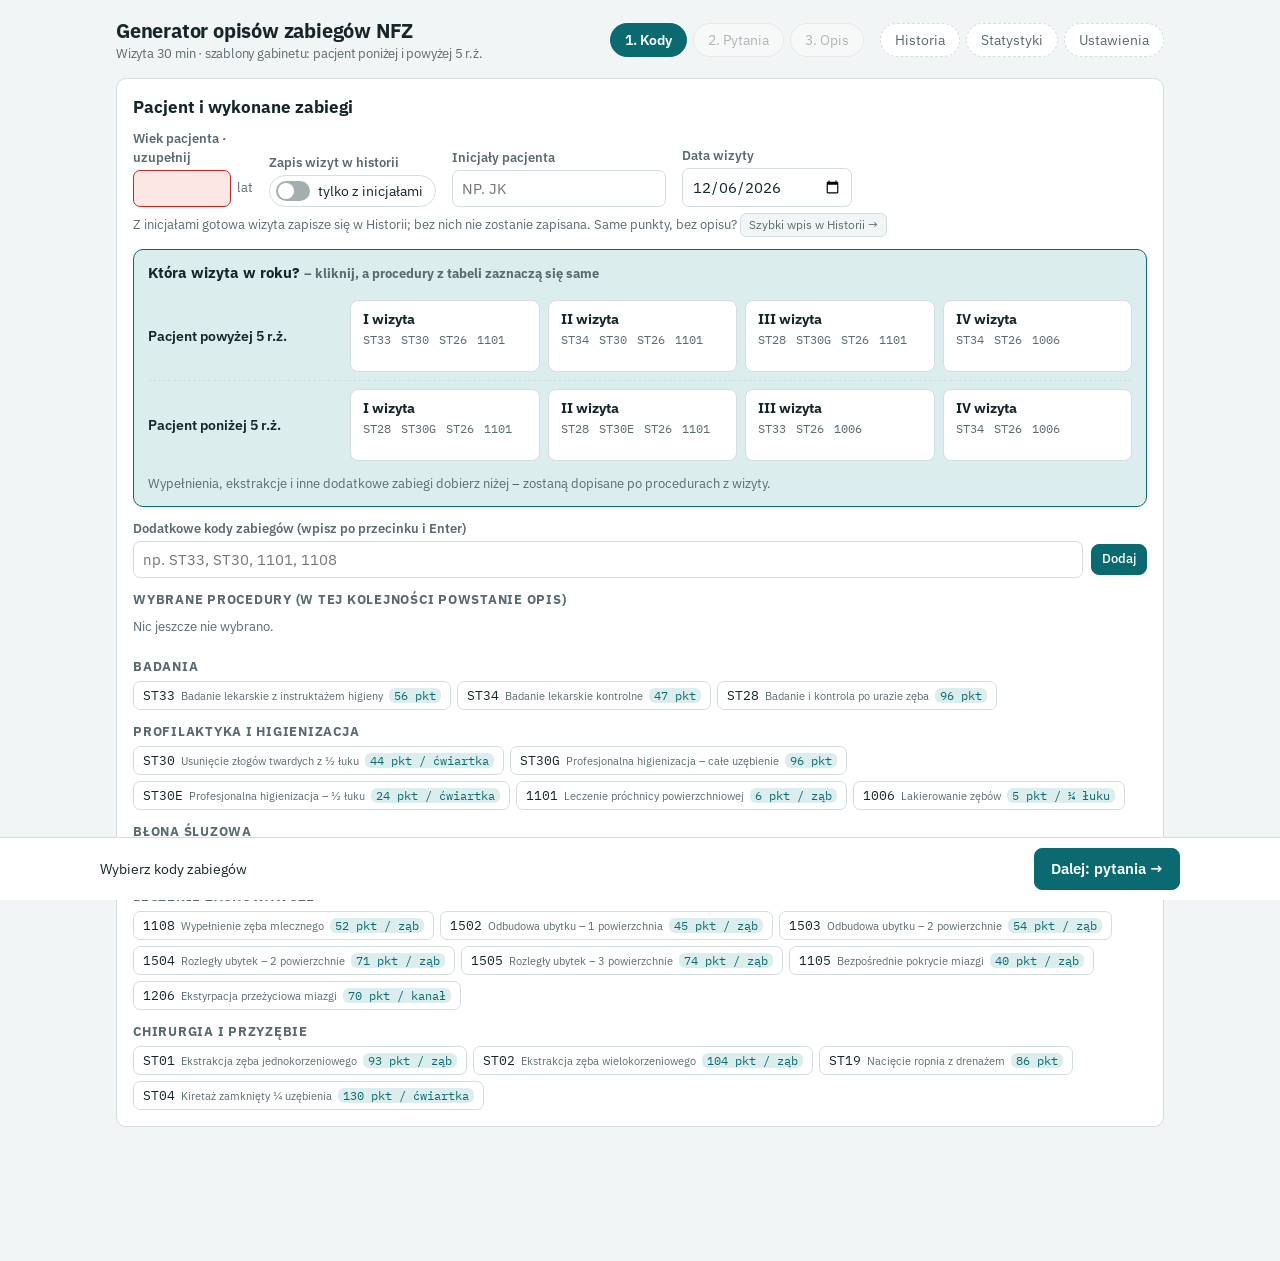
==== commit e1685544: "ETAP 3 – wdrożenie: ewidencja wizyt, tryby zapisu, przeglądy, kwoty dodatkowe, +10 min, statystyki, " ====
--- a/index.html
+++ b/index.html
@@ -165,6 +165,89 @@
 @media (prefers-reduced-motion: reduce){.toast{transition:none}}
 .hidden{display:none!important}
 @media (max-width:520px){.f{min-width:120px}.card{padding:12px}}
+
+/* ===== ewidencja wizyt, statystyki, ustawienia ===== */
+/* kolory serii na wykresach – sprawdzone walidatorem palety na jasnym (#ffffff) i ciemnym (#162124) tle kart; kolor idzie za źródłem przychodu */
+:root{--s1:#2a78d6;--s2:#eb6834;--s3:#1baf7a}
+@media (prefers-color-scheme: dark){:root:not([data-theme="light"]){--s1:#3987e5;--s2:#d95926;--s3:#199e70}}
+:root[data-theme="dark"]{--s1:#3987e5;--s2:#d95926;--s3:#199e70}
+.s-pe{--sc:var(--s1)}.s-rv{--sc:var(--s2)}.s-ex{--sc:var(--s3)}
+.steps button.sep{margin-left:10px}
+.switch{font:inherit;font-size:13.5px;display:inline-flex;align-items:center;gap:8px;border:1px solid var(--line);background:var(--surface);color:var(--ink);border-radius:999px;padding:5px 12px 5px 6px;cursor:pointer;text-align:left}
+.switch .knob{width:34px;height:20px;border-radius:999px;background:var(--muted);opacity:.55;position:relative;flex:0 0 auto;transition:background .15s,opacity .15s}
+.switch .knob::after{content:"";position:absolute;top:2px;left:2px;width:16px;height:16px;border-radius:50%;background:var(--surface);transition:transform .15s}
+.switch.on{border-color:var(--accent)}.switch.on .knob{background:var(--accent);opacity:1}.switch.on .knob::after{transform:translateX(14px)}
+@media (prefers-reduced-motion: reduce){.switch .knob,.switch .knob::after{transition:none}}
+.f.sw{min-width:0;align-items:flex-start}
+.link-ban{display:flex;align-items:center;justify-content:space-between;gap:10px;flex-wrap:wrap;background:var(--warn-soft);color:var(--warn);border-radius:var(--r);padding:10px 14px;margin-bottom:14px;font-size:14px}
+.save-st .btn{margin:4px 4px 0 0}
+.settle{border-top:1px dashed var(--line);margin-top:14px;padding-top:12px}
+.settle h3,.struct h3{margin:0 0 10px;font-size:15px}
+.exrows{display:flex;flex-direction:column;gap:6px;align-items:flex-start;width:100%}
+.exrow{display:flex;gap:8px;align-items:center;flex-wrap:wrap;width:100%}
+.exrow .unit input{width:110px}.exrow>input{flex:1 1 220px;min-width:0}
+.sumline{display:flex;flex-wrap:wrap;gap:4px 10px;align-items:baseline;margin-top:10px;font-size:14px;color:var(--muted)}
+.sumline b{color:var(--ink);font-weight:600}.sumline .tot{font-family:var(--font-mono);font-size:17px;font-weight:600;color:var(--ink)}
+.eform .unit input{min-width:0}
+/* historia */
+.dayh{display:flex;align-items:baseline;justify-content:space-between;gap:6px 12px;flex-wrap:wrap;margin:20px 2px 8px}
+.dayh h3{margin:0;font-size:15px}.dayh h3::first-letter{text-transform:uppercase}
+.dayh .dsum{font-size:13px;color:var(--muted)}.dayh .dsum b{color:var(--ink)}
+.hist{padding:12px 16px;margin-bottom:8px}.hist.cur,.hist.editing{border-color:var(--accent)}
+.hist .hno{font-family:var(--font-mono);font-size:12.5px;color:var(--muted);font-weight:400}
+.tnum.anon{background:var(--muted)}
+.etot{font-family:var(--font-mono);font-size:16px;font-weight:600;white-space:nowrap}
+.chiprow{display:flex;flex-wrap:wrap;gap:6px;margin:8px 0 2px}
+.chiprow .pts{white-space:normal;display:inline-flex;align-items:center}
+.pts.plain{background:var(--bg);color:var(--muted)}
+.dot{width:8px;height:8px;border-radius:50%;display:inline-block;margin-right:6px;background:var(--sc);flex:0 0 auto}
+.warn.bk{display:flex;align-items:center;justify-content:space-between;gap:10px;flex-wrap:wrap}
+/* statystyki */
+.filt .chip{font-family:var(--font-body)}
+.hero{display:flex;flex-direction:column;gap:2px;margin-bottom:12px}
+.hero .hv{font-size:clamp(34px,9vw,48px);font-weight:600;line-height:1.1;letter-spacing:-.01em}
+.tl{font-size:12.5px;font-weight:600;color:var(--muted)}
+.tiles{display:grid;grid-template-columns:repeat(4,minmax(0,1fr));gap:10px}
+.tile{border:1px solid var(--line);border-radius:8px;padding:10px 12px;display:flex;flex-direction:column;gap:2px;min-width:0}
+.tile .tv{font-size:19px;font-weight:600}.tile .ts{font-size:12.5px;color:var(--muted)}
+@media (max-width:860px){.tiles{grid-template-columns:repeat(2,minmax(0,1fr))}}
+.struct{margin-top:16px}
+.segbar{display:flex;gap:2px;height:28px;margin:8px 0}
+.sb{min-width:0;border-radius:4px;display:flex;align-items:center;padding:0 8px;background:var(--sc);color:#fff;font-size:12.5px;font-weight:600;white-space:nowrap}
+.sb:focus-visible{outline:2px solid var(--ink);outline-offset:2px}
+.legend2{display:flex;flex-wrap:wrap;gap:4px 16px;font-size:13px;color:var(--muted);margin:6px 0}
+.legend2 .lg{display:inline-flex;align-items:center;gap:6px}.legend2 b{color:var(--ink);font-weight:600}
+.lgs{width:12px;height:12px;border-radius:3px;display:inline-block;background:var(--sc);flex:0 0 auto}
+.tabs{display:flex;gap:6px;flex-wrap:wrap;margin-bottom:12px}
+.tabs button{font:inherit;font-size:14px;border:1px solid var(--line);background:var(--surface);color:var(--muted);border-radius:999px;padding:5px 14px;cursor:pointer}
+.tabs button.on{background:var(--accent);border-color:var(--accent);color:var(--accent-ink);font-weight:600}
+.chart{margin:8px 0 4px}.chart figcaption{font-weight:600;font-size:14px;margin-bottom:4px}
+.ch-row{display:flex;align-items:flex-start}.ch-axis{flex:0 0 auto}
+.ch-scroll{overflow-x:auto;flex:1 1 auto;min-width:0}.ch-scroll svg{display:block;min-width:100%}
+.ch-axis text,.chart .xl{font-family:var(--font-body);font-size:11.5px;fill:var(--muted);font-variant-numeric:tabular-nums}
+.chart .x2{font-size:10.5px}
+.chart .cap{font-family:var(--font-body);font-size:11.5px;font-weight:600;fill:var(--ink)}
+.gl{stroke:var(--line);stroke-width:1}.bl{stroke:var(--muted);stroke-width:1;opacity:.55}
+.cseg{fill:var(--sc)}
+.band{outline:none}.band .hit{fill:transparent}
+.band:hover .hit,.band:focus .hit{fill:var(--bg)}
+.band:focus-visible .hit{stroke:var(--accent);stroke-width:2}
+.band:hover .cseg,.band:focus .cseg{filter:brightness(1.12)}
+.tip{position:fixed;z-index:20;pointer-events:none;background:var(--surface);color:var(--ink);border:1px solid var(--line);border-radius:8px;padding:8px 10px;font-size:13px;box-shadow:0 4px 14px rgba(0,0,0,.16);max-width:290px;left:0;top:0}
+.tip[hidden]{display:none}
+.tip-t{font-weight:600;margin-bottom:4px}.tip-t::first-letter{text-transform:uppercase}
+.tip-r{display:flex;align-items:center;gap:6px;line-height:1.5}.tip-r b{font-weight:600;font-variant-numeric:tabular-nums}.tip-r span{color:var(--muted)}
+.tkey{width:10px;height:3px;border-radius:2px;display:inline-block;background:var(--sc);flex:0 0 auto}
+.tip-f{margin-top:4px;padding-top:4px;border-top:1px solid var(--line);color:var(--muted)}
+.tblw{overflow-x:auto;margin-top:10px}
+table.stat{white-space:nowrap;font-variant-numeric:tabular-nums}
+table.stat td::first-letter{text-transform:none}
+.lead{margin:0 0 6px;font-size:14px}.subh{font-size:14px;margin:20px 0 0}
+/* ustawienia */
+.setrow{display:grid;grid-template-columns:minmax(0,300px) minmax(0,1fr);gap:8px 16px;align-items:center;padding:10px 0;border-top:1px solid var(--line)}
+.setrow:first-of-type{border-top:0}
+.setlab{font-weight:600;font-size:14px;display:flex;flex-direction:column;gap:2px}.setlab .note{font-weight:400}
+@media (max-width:700px){.setrow{grid-template-columns:1fr}}
 </style>
 </head>
 <body>
@@ -177,13 +260,16 @@
 </div>
 <div class="bar" id="bar"></div>
 <div class="toast" id="toast" role="status"></div>
+<div class="tip" id="tip" role="tooltip" hidden></div>
 <textarea id="clip" aria-hidden="true" style="position:fixed;left:-9999px;top:0;opacity:0"></textarea>
 
-<script src="szablony.js?v=2026-11-15-9"></script>
+<script src="szablony.js?v=2026-11-15-10"></script>
 <script>
 
 /* ---------- stan ---------- */
-const state = { step:1, codes:[], a:{}, teeth:{}, quads:{}, unknown:[], plan:null, savedId:null, saveInfo:null, histLim:30, back:1 };
+const state = { step:1, codes:[], a:{}, teeth:{}, quads:{}, unknown:[], plan:null, back:1,
+  savedId:null, savedNo:null, savedCreated:null, savedSig:null, pendSig:null, saveInfo:null, skipSave:false, iniOk:null, diffOk:null, link:null, loadedTxt:null,
+  vPrice:null, vPct:null, vRev:null };
 function initDefaults(){ state.a['ST30.czas']='21'; state.a['ST30G.czas']='21'; state.a['ST30E.czas']='11'; state.a['ST01.wer']='nowy'; state.a['ST02.wer']='nowy'; state.a['1206.canals']=[{}]; }
 initDefaults();
 
@@ -513,17 +599,19 @@
   ['ST01','ST02'].forEach(c=>{if(!has(c))return;const nowy=(str(state.a[c+'.wer'])||'nowy')==='nowy';teethOf(c).forEach(t=>{const an=getVal('T|'+c+'|'+t+'|'+(nowy?'an2':'an'))||[];
     if(!an.length)err.push({codes:[c],msg:`${c}, ząb ${t}: NFZ wymaga wskazania co najmniej jednego znieczulenia (lista procedur ST1) – inaczej pakiet nie zostanie rozliczony.`});});});
   ['ST30E','ST30G'].forEach(c=>{if(has(c)&&a!==null&&a>=18)err.push({codes:[c],msg:`${c}: pakiety profesjonalnej higienizacji (ST30D–ST30G) są przeznaczone dla dzieci i młodzieży do 18 r.ż.`});});
-  const tot=cs.reduce((n,c)=>n+(nfzMin(c)||0),0);
-  if(tot>30)warn.push({codes:[],msg:`Suma minimalnych czasów pakietów higienizacji / usuwania złogów to ${tot} min – więcej niż 30-minutowa wizyta.`});
+  const vt=visitTime(),tot=vt.nfz;
+  if(vt.req>SLOT_MIN)warn.push({codes:[],msg:`Wymagany czas wizyty: ${num(vt.req)} min (pakiety higienizacyjne ${num(vt.decl)} min${vt.extra?' + 10 min za ekstrakcję / leczenie zachowawcze':''}) – więcej niż standardowa wizyta 30 min.`});
+  if(vt.manual&&vt.hyg.length&&vt.val<vt.nfz)err.push({codes:[],msg:`Czas wizyty ${vt.val} min jest krótszy niż suma minimalnych czasów pakietów NFZ (${vt.nfz} min).`});
+  else if(vt.manual&&vt.val<vt.req)warn.push({codes:[],msg:`Czas wizyty ${vt.val} min jest krótszy niż wymagane ${num(vt.req)} min (pakiety higienizacyjne ${num(vt.decl)} min${vt.extra?' + 10 min':''}).`});
   if(cs.some(c=>NFZ_MIN[c])&&(a===null||a<18))warn.push({codes:[],msg:'U dzieci i młodzieży do 18 r.ż. usuwanie złogów – nie częściej niż 1× na 6 miesięcy (komunikat NFZ). Sprawdź datę poprzedniego zabiegu.'});
   cs.forEach(c=>{if(NFZ_LIMIT[c])warn.push({codes:[c],msg:`${c}: limit NFZ – ${NFZ_LIMIT[c]}.`,soft:true});});
-  return {err,warn,tot};
+  return {err,warn,tot,vt};
 }
 function nfzBox(){
-  const {err,warn,tot}=nfzIssues();
+  const {err,warn,tot,vt}=nfzIssues();
   const hard=warn.filter(w=>!w.soft);
   if(!state.codes.length) return '<div id="nfz-box"></div>';
-  const timeLine=tot?`<div class="note">Minimalny czas wg NFZ dla wybranych pakietów: <b>${tot} min</b> (pozostałe kody – zarządzenie nie określa minimum).</div>`:'';
+  const timeLine=tot?`<div class="note">Minimalny czas wg NFZ dla wybranych pakietów: <b>${tot} min</b> (pozostałe kody – zarządzenie nie określa minimum).${vt.extra?` Do czasu wizyty doliczono <b>10 min</b>: pakiet higienizacyjny i ${esc(vt.extraCodes.join(', '))} na jednej wizycie – raz, niezależnie od liczby zębów i procedur. Wymagany czas wizyty: <b>${num(vt.req)} min</b>.`:''}</div>`:'';
   if(!err.length&&!hard.length&&!timeLine) return '<div id="nfz-box"></div>';
   return `<div id="nfz-box" class="nfz">${err.map(e=>`<div class="err" role="alert"><b>Błąd NFZ:</b> ${esc(e.msg)}</div>`).join('')}${hard.map(w=>`<div class="warn">${esc(w.msg)}</div>`).join('')}${timeLine}${err.length||hard.length?`<div class="nfz-src">${esc(NFZ_SRC)}</div>`:''}</div>`;
 }
@@ -583,118 +671,845 @@
   const P=nfzPoints();if(!P.rows.length)return '';const a=AGE();
   const tr=P.rows.map(r=>`<tr><td class="m">${esc(r.c)}${r.note?`<span class="sub-n">${esc(r.note)}</span>`:''}</td><td class="m r">${esc(ptsQtyTxt(r.c,r.q))}</td><td class="m r">${fmtP(r.base)}</td><td class="m">${r.kn?esc(r.kn):'—'}</td><td class="m">${esc(ptsPkgTxt(r))}</td><td class="m r"><b>${fmtP(r.pts)}</b></td></tr>`).join('');
   const notes=[];
+  const own=state.vPrice!=null&&(state.vPrice!==cfg.price||state.vPct!==cfg.pct||state.vRev!==cfg.rev)?`<div class="warn">Ten wpis pamięta stawki z dnia zapisu: ${num(state.vPrice)} zł/pkt, lekarz ${fmtP(state.vPct)}%, przeglądy ${num(state.vRev)} zł/h. Aktualne ustawienia: ${num(cfg.price)} zł/pkt, ${cfg.pct}%, ${num(cfg.rev)} zł/h. <button type="button" class="btn sm" data-act="usecur">Przelicz po aktualnych stawkach</button></div>`:'';
   {const ce=nfzIssues().err.filter(e=>e.codes.length===2);if(ce.length)notes.push(`<div class="err">Suma zawiera kody, których NFZ nie rozliczy razem (${ce.map(e=>e.codes.join(' + ')).map(esc).join('; ')}) – usuń jeden z nich, aby wycena była realna.</div>`);}
   if(a===null)notes.push('<div class="warn">Nie wpisano wieku – wycena bez współczynnika ×1,5 dla dzieci i młodzieży do 18 r.ż.</div>');
   if(a!==null&&a<18&&has('1006'))notes.push('<div class="warn">1006 liczone ×1,5 jak w zakresie ogólnostomatologicznym. Jeśli rozliczasz je w profilaktycznych świadczeniach dla dzieci (§ 3 ust. 1 pkt 10 rozporządzenia), ×1,5 nie przysługuje (§ 12 ust. 2).</div>');
   return `<section class="card" id="pts-card"><div class="out-head"><h2>Wycena punktowa wizyty (NFZ)</h2><span class="pts-total" data-m="line">Wycena wizyty: ${esc(moneyLine(P))}</span></div>${notes.join('')}
   <div style="overflow-x:auto"><table class="sum"><thead><tr><th>Kod</th><th class="r">Ilość</th><th class="r">Pkt z katalogu</th><th>Wiek / ciąża</th><th>Pakiety (§ 13)</th><th class="r">Punkty</th></tr></thead><tbody>${tr}</tbody>
   <tfoot><tr><td colspan="5">Suma punktów za wizytę</td><td class="m r">${fmtP(P.total)}</td></tr></tfoot></table></div>
-  ${moneyHTML(P)}
-  <p class="note" style="margin:8px 0 0">×1,5 – dzieci i młodzież do ukończenia 18 r.ż. (pakiety i świadczenia jednostkowe; nie dotyczy ST30D–ST30G). ×1,2 – kobieta w ciąży lub połogu. Kilka pakietów na wizycie: najwyżej wyceniony ×1,0, każdy kolejny ×0,8 (1 pakiet = 1 ząb / 1 ćwiartka); ST30E i ST30G zawsze ×1,0, świadczenia jednostkowe nie podlegają ×0,8. Kwota = punkty × cena punktu (domyślnie 1,81 zł – zmienisz ją w polu powyżej); udział lekarza liczony od całej kwoty wizyty. Cena punktu i wybrany % są zapamiętywane w tej przeglądarce.</p>
+  ${moneyHTML(P)}${own}
+  ${settleHTML(P)}
+  <p class="note" style="margin:8px 0 0">×1,5 – dzieci i młodzież do ukończenia 18 r.ż. (pakiety i świadczenia jednostkowe; nie dotyczy ST30D–ST30G). ×1,2 – kobieta w ciąży lub połogu. Kilka pakietów na wizycie: najwyżej wyceniony ×1,0, każdy kolejny ×0,8 (1 pakiet = 1 ząb / 1 ćwiartka); ST30E i ST30G zawsze ×1,0, świadczenia jednostkowe nie podlegają ×0,8. Wartość punktów = punkty × stawka za punkt (domyślnie 1,84 zł – zmienisz ją w polu powyżej albo w Ustawieniach); udział lekarza liczony od całej wartości punktów. Stawka i wybrany % są zapamiętywane w tej przeglądarce.</p>
   <div class="nfz-src">${esc(PTS_SRC)}</div></section>`;
 }
-/* ---------- pamięć przeglądarki (localStorage) ----------
-   Wszystko zostaje wyłącznie w tej przeglądarce na tym urządzeniu – nic nie jest wysyłane. */
+/* ---------- ustawienia (localStorage) ----------
+   Ustawienia są małe i potrzebne od pierwszego rysowania, więc są w localStorage (klucz opisyNFZ.cfg).
+   Wizyty i opisy są w osobnym magazynie – patrz „magazyn danych” niżej. */
 const LS={
   get(k,d){try{const v=localStorage.getItem('opisyNFZ.'+k);return v===null?d:JSON.parse(v);}catch(e){return d;}},
   set(k,v){try{localStorage.setItem('opisyNFZ.'+k,JSON.stringify(v));return true;}catch(e){return false;}},
   del(k){try{localStorage.removeItem('opisyNFZ.'+k);}catch(e){}},
   keys(pre){const out=[];try{for(let i=0;i<localStorage.length;i++){const k=localStorage.key(i);if(k&&k.startsWith('opisyNFZ.'+pre))out.push(k.slice(9));}}catch(e){}return out;}
 };
-/* ---------- kwoty: cena punktu i udział lekarza ---------- */
-const PRICE_DEF=1.81, PCT_OPTS=[40,35];
-const cfg={price:(()=>{const v=parseFloat(LS.get('price',PRICE_DEF));return v>0&&v<100?v:PRICE_DEF;})(),
-           pct:(()=>{const v=+LS.get('pct',40);return PCT_OPTS.includes(v)?v:40;})()};
+const PRICE_DEF=1.84, REV_DEF=350, PCT_OPTS=[40,35], SLOT_MIN=30;
+const cfg=(()=>{
+  const d={v:2,price:PRICE_DEF,pct:40,rev:REV_DEF,basis:'full',auto:false,seq:0,lastBackup:null,lastChange:null};
+  const c=LS.get('cfg',null);
+  if(c&&typeof c==='object'){
+    if(c.price>0&&c.price<100)d.price=+c.price;
+    if(PCT_OPTS.includes(+c.pct))d.pct=+c.pct;
+    if(c.rev>0&&c.rev<100000)d.rev=+c.rev;
+    if(c.basis==='share')d.basis='share';
+    d.auto=c.auto===true;
+    if(Number.isInteger(c.seq)&&c.seq>0)d.seq=c.seq;
+    if(typeof c.lastBackup==='string')d.lastBackup=c.lastBackup;
+    if(typeof c.lastChange==='string')d.lastChange=c.lastChange;
+  }else{
+    // pierwsze uruchomienie tej wersji: stawka 1,84 zł/pkt (poprzednio 1,81 zł w kluczu „price”); wybrany % lekarza zostaje
+    const p=+LS.get('pct',40);if(PCT_OPTS.includes(p))d.pct=p;
+    LS.set('cfg',d);LS.del('price');LS.del('pct');
+  }
+  return d;
+})();
+function cfgSave(){return LS.set('cfg',cfg);}
+const ui={q:'',lim:40,edit:null,quick:null,busy:false,range:{p:'month',from:'',to:''},tab:'days',dowM:'avg',tips:{},msg:''};
+
+/* ---------- liczby i kwoty ----------
+   Kwoty liczone są na groszach (liczby całkowite), żeby zaokrąglenie do 2 miejsc było zawsze „połówki w górę”
+   i żeby sumy dzienne, tygodniowe i miesięczne zgadzały się co do grosza. */
+const centsPts=(pts,price)=>Math.round(Math.round((+pts||0)*100)*Math.round((+price||0)*10000)/10000);
+const centsPct=(c,pct)=>Math.round(c*(+pct||0)/100);
+const centsHours=(h,rate)=>Math.round(Math.round((+h||0)*100)*Math.round((+rate||0)*100)/100);
+function parseNum(v){                       // liczba nieujemna z przecinkiem lub kropką; NaN, gdy to nie liczba
+  if(typeof v==='number')return isFinite(v)&&v>=0?v:NaN;
+  const s=String(v==null?'':v).trim().replace(/[\s ]/g,'').replace(',','.');
+  return /^\d+(\.\d+)?$/.test(s)?parseFloat(s):NaN;
+}
+function toCents(v){                        // kwota w zł → grosze (liczba całkowita) albo NaN
+  if(typeof v==='number')return isFinite(v)&&v>=0?Math.round(+(v*100).toFixed(4)):NaN;
+  const s=String(v==null?'':v).trim().replace(/[\s ]/g,'').replace(/zł$/i,'').replace(',','.');
+  if(!/^\d+(\.\d+)?$/.test(s))return NaN;
+  const [i,f='']=s.split('.');const f3=(f+'000').slice(0,3);
+  return parseInt(i,10)*100+parseInt(f3.slice(0,2),10)+(+f3[2]>=5?1:0);
+}
+const r2=x=>Math.round((+x||0)*100)/100;
 const fmtZ=x=>(Math.round(x*100)/100).toLocaleString('pl-PL',{minimumFractionDigits:2,maximumFractionDigits:2})+' zł';
-function money(total){const zl=Math.round(total*cfg.price*100)/100;return {zl,doc:Math.round(zl*cfg.pct)/100};}
-function moneyLine(P){const M=money(P.total);return `${fmtP(P.total)} pkt · ${fmtZ(M.zl)} · lekarz ${cfg.pct}%: ${fmtZ(M.doc)}`;}
-function moneyHTML(P){const M=money(P.total);
-  return `<div class="money">
-  <div class="mbox"><label class="lab" for="i_cfg_price">Cena punktu</label><div class="unit"><input type="text" inputmode="decimal" id="i_cfg_price" data-cfg="price" value="${esc(num(cfg.price))}" autocomplete="off"><span>zł / pkt</span></div></div>
-  <div class="mbox"><span class="lab">Kwota za wizytę (<span data-m="mult">${fmtP(P.total)} pkt × ${num(cfg.price)} zł</span>)</span><span class="mval" data-m="zl">${fmtZ(M.zl)}</span></div>
-  <div class="mbox hl"><span class="lab">Dla lekarza – % od utargu</span><div class="mrow"><div class="seg" role="group" aria-label="Procent dla lekarza">${PCT_OPTS.map(v=>`<button type="button" data-act="pct" data-v="${v}" class="${cfg.pct===v?'on':''}" aria-pressed="${cfg.pct===v}">${v}%</button>`).join('')}</div><span class="mval" data-m="doc">${fmtZ(M.doc)}</span></div></div>
-  </div>`;}
-function refreshMoney(){const P=nfzPoints(),M=money(P.total);
-  document.querySelectorAll('[data-m="zl"]').forEach(e=>e.textContent=fmtZ(M.zl));
-  document.querySelectorAll('[data-m="doc"]').forEach(e=>e.textContent=fmtZ(M.doc));
-  document.querySelectorAll('[data-m="mult"]').forEach(e=>e.textContent=fmtP(P.total)+' pkt × '+num(cfg.price)+' zł');
-  document.querySelectorAll('[data-m="line"]').forEach(e=>e.textContent='Wycena wizyty: '+moneyLine(P));}
-
-/* ---------- historia opisów ----------
-   Zapis tylko wtedy, gdy wpisano inicjały pacjenta. Jeden pacjent (do „Nowy pacjent”) = jeden wpis, aktualizowany przy zmianach.
-   Klucze: opisyNFZ.hidx – lista wpisów (inicjały, data, kody, kwoty); opisyNFZ.h.<id> – tekst opisu i odpowiedzi. */
+const fmtC=c=>fmtZ(c/100);
+const fmtC0=c=>Math.round(c/100).toLocaleString('pl-PL')+' zł';
+const fmtH=h=>fmtP(h)+' h';
+function fmtMin(m){m=Math.round(m||0);if(m<60)return m+' min';const h=Math.floor(m/60),r=m%60;return h+' h'+(r?' '+r+' min':'');}
+const vPrice=()=>state.vPrice!=null?state.vPrice:cfg.price;
+const vPct=()=>state.vPct!=null?state.vPct:cfg.pct;
+const vRev=()=>state.vRev!=null?state.vRev:cfg.rev;
+function money(total){const c=centsPts(total,vPrice());const dc=centsPct(c,vPct());return {c,dc,zl:c/100,doc:dc/100};}
+
+/* ---------- daty ---------- */
 const pad2=n=>String(n).padStart(2,'0');
 function todayISO(){const d=new Date();return d.getFullYear()+'-'+pad2(d.getMonth()+1)+'-'+pad2(d.getDate());}
 function fmtDate(iso){const m=/^(\d{4})-(\d{2})-(\d{2})/.exec(iso||'');return m?m[3]+'.'+m[2]+'.'+m[1]:(iso||'—');}
-function saveIni(){return str(state.a['sv.ini']).toUpperCase().replace(/\s+/g,' ');}
-function saveDate(){const d=str(state.a['sv.date']);return /^\d{4}-\d{2}-\d{2}$/.test(d)?d:todayISO();}
-function histIdx(){const h=LS.get('hidx',[]);return Array.isArray(h)?h:[];}
-function histGet(id){return LS.get('h.'+id,null);}
-/* Stałe fragmenty szablonów (SEG) zapisują się raz, pod kluczem ze skrótu treści (opisyNFZ.seg.<skrót>), a wpis trzyma do nich odnośniki.
-   Wpis zajmuje dzięki temu ok. 4× mniej miejsca, a zapisany opis nie zmieni się po późniejszej edycji szablonów. */
+const DOW=['poniedziałek','wtorek','środa','czwartek','piątek','sobota','niedziela'], DOW3=['pon.','wt.','śr.','czw.','pt.','sob.','niedz.'];
+const MON=['styczeń','luty','marzec','kwiecień','maj','czerwiec','lipiec','sierpień','wrzesień','październik','listopad','grudzień'], MON3=['sty','lut','mar','kwi','maj','cze','lip','sie','wrz','paź','lis','gru'];
+const dUTC=iso=>{const p=String(iso).split('-').map(Number);return new Date(Date.UTC(p[0],p[1]-1,p[2]));};
+const isoOf=dt=>dt.getUTCFullYear()+'-'+pad2(dt.getUTCMonth()+1)+'-'+pad2(dt.getUTCDate());
+const validDate=iso=>/^\d{4}-\d{2}-\d{2}$/.test(iso||'')&&isoOf(dUTC(iso))===iso&&iso>='2000-01-01'&&iso<='2100-12-31';
+const addDays=(iso,n)=>{const d=dUTC(iso);d.setUTCDate(d.getUTCDate()+n);return isoOf(d);};
+const daysBetween=(a,b)=>Math.round((dUTC(b)-dUTC(a))/864e5);
+const dowOf=iso=>(dUTC(iso).getUTCDay()+6)%7;                       // 0 = poniedziałek … 6 = niedziela
+const monthEnd=f=>{const d=dUTC(f.slice(0,8)+'01');d.setUTCMonth(d.getUTCMonth()+1);d.setUTCDate(0);return isoOf(d);};
+const monthShift=(f,n)=>{const d=dUTC(f.slice(0,8)+'01');d.setUTCMonth(d.getUTCMonth()+n);return isoOf(d);};
+function weekOf(iso){                                               // tydzień ISO: poniedziałek–niedziela, numer wg czwartku
+  const mon=addDays(iso,-dowOf(iso)),th=addDays(mon,3),y=+th.slice(0,4),w=1+Math.floor(daysBetween(y+'-01-01',th)/7);
+  return {key:y+'-W'+pad2(w),y,w,from:mon,to:addDays(mon,6)};
+}
+const fmtDay=iso=>DOW3[dowOf(iso)]+' '+fmtDate(iso);
+
+/* ---------- magazyn danych ----------
+   Wizyty (wpisy z kwotami), opisy i stałe fragmenty szablonów są w IndexedDB przeglądarki (baza „opisyNFZ”) – bez limitu ok. 5 MB,
+   który miał localStorage (ok. 1100 wizyt). Gdy IndexedDB jest niedostępne, magazyn przechodzi na localStorage (klucze opisyNFZ2.*),
+   a w ostateczności na pamięć tymczasową. Wszystko zostaje wyłącznie w tej przeglądarce na tym urządzeniu – nic nie jest wysyłane. */
+const STORES=['visits','bodies','segs'];
+function idbOpen(){return new Promise((res,rej)=>{
+  let done=false;const fin=(f,v)=>{if(!done){done=true;clearTimeout(to);f(v);}};
+  const to=setTimeout(()=>fin(rej,new Error('brak odpowiedzi')),4000);
+  let rq;try{rq=indexedDB.open('opisyNFZ',1);}catch(e){fin(rej,e);return;}
+  rq.onupgradeneeded=()=>{const db=rq.result;STORES.forEach(s=>{if(!db.objectStoreNames.contains(s))db.createObjectStore(s);});};
+  rq.onsuccess=()=>{const db=rq.result;if(done){try{db.close();}catch(e){}return;}db.onversionchange=()=>{try{db.close();}catch(e){}};fin(res,db);};
+  rq.onerror=()=>fin(rej,rq.error||new Error('błąd otwarcia'));
+});}
+function beIDB(db){
+  const tx=(stores,mode,fn)=>new Promise((res,rej)=>{let t;
+    try{t=db.transaction(stores,mode,{durability:'strict'});}catch(e){try{t=db.transaction(stores,mode);}catch(e2){rej(e2);return;}}
+    t.oncomplete=()=>res();t.onabort=()=>rej(t.error||new Error('zapis przerwany'));
+    try{fn(t);}catch(e){try{t.abort();}catch(_){}rej(e);}});
+  return {kind:'idb',
+    all(store){let out=[];return tx([store],'readonly',t=>{const s=t.objectStore(store),v=s.getAll(),k=s.getAllKeys();k.onsuccess=()=>{out=k.result.map((key,i)=>[key,v.result[i]]);};}).then(()=>out);},
+    get(store,key){let out;return tx([store],'readonly',t=>{const r=t.objectStore(store).get(key);r.onsuccess=()=>{out=r.result;};}).then(()=>out);},
+    write(ops){const st=[...new Set(ops.map(o=>o.s))];if(!st.length)return Promise.resolve();
+      return tx(st,'readwrite',t=>{ops.forEach(o=>{const s=t.objectStore(o.s);if(o.del)s.delete(o.key);else s.put(o.val,o.key);});});},
+    clear(stores){return tx(stores,'readwrite',t=>{stores.forEach(s=>t.objectStore(s).clear());});}};
+}
+function beLS(){const P='opisyNFZ2.';
+  const keysOf=store=>{const out=[],pre=P+store+'.';for(let i=0;i<localStorage.length;i++){const k=localStorage.key(i);if(k&&k.startsWith(pre))out.push(k);}return out;};
+  return {kind:'ls',
+    async all(store){const pre=P+store+'.',out=[];keysOf(store).forEach(k=>{try{out.push([k.slice(pre.length),JSON.parse(localStorage.getItem(k))]);}catch(e){}});return out;},
+    async get(store,key){try{const v=localStorage.getItem(P+store+'.'+key);return v===null?undefined:JSON.parse(v);}catch(e){return undefined;}},
+    async write(ops){const undo=[];
+      try{ops.forEach(o=>{const k=P+o.s+'.'+o.key;undo.push([k,localStorage.getItem(k)]);if(o.del)localStorage.removeItem(k);else localStorage.setItem(k,JSON.stringify(o.val));});}
+      catch(e){undo.reverse().forEach(([k,v])=>{try{if(v===null)localStorage.removeItem(k);else localStorage.setItem(k,v);}catch(_){}});throw e;}},
+    async clear(stores){stores.forEach(s=>keysOf(s).forEach(k=>localStorage.removeItem(k)));}};
+}
+function beMem(){const M={};STORES.forEach(s=>{M[s]=new Map();});
+  return {kind:'mem',async all(s){return [...M[s].entries()];},async get(s,k){return M[s].get(k);},
+    async write(ops){ops.forEach(o=>{if(o.del)M[o.s].delete(o.key);else M[o.s].set(o.key,JSON.parse(JSON.stringify(o.val)));});},
+    async clear(st){st.forEach(s=>M[s].clear());}};}
+const DB={ready:false,be:null,kind:'',note:'',visits:new Map(),segs:new Map(),bodies:new Map(),ver:0,_l:null,_lv:-1,persisted:null,est:null,migrated:0};
+const STORE_NAME={idb:'baza przeglądarki (IndexedDB)',ls:'pamięć zapasowa przeglądarki (localStorage, ok. 1000 wizyt)',mem:'pamięć tymczasowa – dane znikną po zamknięciu karty'};
+
+/* --- wpis (wizyta) ---
+   id – unikalny identyfikator; no – kolejny numer wpisu (widoczny przy wpisach anonimowych); ini – inicjały albo '' (anonimowo);
+   date – data wizyty; src – gen (z generatora opisów) | man (szybki wpis); pts, price, pct – punkty, stawka za punkt, % lekarza;
+   revH, revRate – godziny przeglądów i stawka za godzinę; ex – dodatkowe zarobki [{c: grosze, d: opis}]; min – czas wizyty w minutach;
+   body – czy wpis ma zapisany tekst opisu. Kwoty nie są zapisywane – zawsze liczy je calc(), więc statystyki nie mogą się rozjechać. */
+function isoStamp(v){return typeof v==='string'&&/^\d{4}-\d{2}-\d{2}T/.test(v)?v:new Date().toISOString();}
+function normMeta(x){
+  if(!x||typeof x!=='object')return null;
+  if(typeof x.id!=='string'||!/^[A-Za-z0-9_-]{1,40}$/.test(x.id))return null;
+  if(!validDate(x.date))return null;
+  const n=(v,d,lo,hi)=>{v=+v;return isFinite(v)&&v>=lo&&v<=hi?v:d;};
+  const at=isoStamp(x.at);
+  return {id:x.id,v:2,no:Number.isInteger(x.no)&&x.no>0?x.no:0,
+    ini:String(x.ini==null?'':x.ini).replace(/[\u0000-\u001f<>]/g,'').trim().toUpperCase().replace(/\s+/g,' ').slice(0,10),
+    date:x.date,created:typeof x.created==='string'&&/^\d{4}-\d{2}-\d{2}T/.test(x.created)?x.created:at,at,
+    src:x.src==='man'?'man':'gen',
+    codes:Array.isArray(x.codes)?x.codes.filter(c=>typeof c==='string'&&/^[A-Za-z0-9.]{1,10}$/.test(c)).slice(0,40):[],
+    pts:r2(n(x.pts,0,0,1e6)),price:n(x.price,cfg.price,0.0001,99.9999),pct:n(x.pct,cfg.pct,0,100),
+    revH:r2(n(x.revH,0,0,1000)),revRate:n(x.revRate,cfg.rev,0,1e5),
+    ex:Array.isArray(x.ex)?x.ex.map(e=>({c:Math.round(n(e&&e.c,0,0,1e10)),d:String(e&&e.d!=null?e.d:'').replace(/[\u0000-\u001f]/g,' ').slice(0,120)})).filter(e=>e.c>0).slice(0,30):[],
+    min:(x.min===null||x.min===undefined||x.min==='')?null:(isFinite(+x.min)&&+x.min>=0&&+x.min<=1440?Math.round(+x.min):null),
+    miss:Number.isInteger(x.miss)&&x.miss>0?x.miss:0,body:x.body===true};
+}
+function calc(m){                                   // kwoty wpisu w groszach
+  const pc=centsPts(m.pts,m.price),sh=centsPct(pc,m.pct),rv=centsHours(m.revH,m.revRate),ex=(m.ex||[]).reduce((s,e)=>s+e.c,0);
+  const pe=cfg.basis==='share'?sh:pc;
+  return {pc,sh,rv,ex,pe,total:pe+rv+ex};
+}
+const isVisit=m=>m.src==='gen'||m.pts>0||!!m.ini||m.min>0;         // wpis z samymi przeglądami / kwotami dodatkowymi nie jest wizytą pacjenta
+const whoOf=m=>m.ini||('Anonim #'+m.no);
+function dbList(){if(DB._lv!==DB.ver){DB._l=[...DB.visits.values()].sort((a,b)=>b.date.localeCompare(a.date)||String(b.created).localeCompare(String(a.created))||b.no-a.no);DB._lv=DB.ver;}return DB._l;}
+function nextNo(){let mx=cfg.seq||0;DB.visits.forEach(v=>{if(v.no>mx)mx=v.no;});cfg.seq=mx+1;cfgSave();return cfg.seq;}
+function newId(){return 'v'+Date.now().toString(36)+Math.random().toString(36).slice(2,7);}
+function touchData(){cfg.lastChange=new Date().toISOString();cfgSave();}
+function cacheBody(id,b){DB.bodies.delete(id);DB.bodies.set(id,b);if(DB.bodies.size>300)DB.bodies.delete(DB.bodies.keys().next().value);}
+
+async function dbInit(){
+  let be=null;
+  if(typeof indexedDB!=='undefined'&&indexedDB){try{const db=await idbOpen();be=beIDB(db);await be.get('visits','?');}catch(e){be=null;DB.note='IndexedDB niedostępne: '+(e&&e.message||e);}}
+  if(!be){try{localStorage.setItem('opisyNFZ.probe','1');localStorage.removeItem('opisyNFZ.probe');be=beLS();}catch(e){be=beMem();}}
+  DB.be=be;DB.kind=be.kind;
+  try{DB.migrated=await migrateV1(be);}catch(e){DB.note=(DB.note?DB.note+'; ':'')+'przeniesienie starej historii nie powiodło się: '+(e&&e.message||e);}
+  if(be.kind==='idb'){try{await drainLS2(be);}catch(e){}}
+  await dbReload();
+  await dbFixNos();
+  DB.ready=true;
+  storageInfo();
+}
+async function dbReload(){
+  const vs=await DB.be.all('visits'),sg=await DB.be.all('segs');
+  const m=new Map();vs.forEach(([k,v])=>{const x=normMeta(v);if(x&&x.id===k)m.set(k,x);});
+  const s=new Map();sg.forEach(([k,v])=>{if(typeof v==='string'&&hashStr(v)===k)s.set(k,v);});
+  DB.visits=m;DB.segs=s;DB.ver++;
+}
+async function dbFixNos(){                           // każdy wpis ma własny numer (np. po wczytaniu kopii z innego urządzenia)
+  const seen=new Set(),fix=[];
+  [...DB.visits.values()].sort((a,b)=>String(a.created).localeCompare(String(b.created))).forEach(v=>{if(!v.no||seen.has(v.no))fix.push(v);else seen.add(v.no);});
+  if(!fix.length)return;
+  fix.forEach(v=>{v.no=nextNo();});
+  try{await DB.be.write(fix.map(v=>({s:'visits',key:v.id,val:v})));}catch(e){}
+  DB.ver++;
+}
+async function dbPut(meta,body,segs){
+  const ops=[{s:'visits',key:meta.id,val:meta}];
+  if(body)ops.push({s:'bodies',key:meta.id,val:body});
+  (segs||[]).forEach(g=>ops.push({s:'segs',key:g.h,val:g.v}));
+  await DB.be.write(ops);
+  (segs||[]).forEach(g=>DB.segs.set(g.h,g.v));DB.visits.set(meta.id,meta);if(body)cacheBody(meta.id,body);DB.ver++;touchData();askPersist();
+}
+async function dbDel(ids){
+  if(!ids.length)return;const ops=[];ids.forEach(id=>{ops.push({s:'visits',key:id,del:true},{s:'bodies',key:id,del:true});});
+  await DB.be.write(ops);ids.forEach(id=>{DB.visits.delete(id);DB.bodies.delete(id);});DB.ver++;touchData();
+}
+async function dbDropBodies(ids){                    // usuwa tylko teksty opisów – wpisy z kwotami zostają
+  if(!ids.length)return;const ops=[],ms=[];
+  ids.forEach(id=>{const m=DB.visits.get(id);if(!m)return;const x=Object.assign({},m,{body:false});ms.push(x);ops.push({s:'bodies',key:id,del:true},{s:'visits',key:id,val:x});});
+  await DB.be.write(ops);ms.forEach(x=>{DB.visits.set(x.id,x);DB.bodies.delete(x.id);});DB.ver++;touchData();
+}
+async function dbBody(id){
+  if(DB.bodies.has(id))return DB.bodies.get(id);
+  const b=await DB.be.get('bodies',id);
+  if(b&&typeof b.txt==='string'){cacheBody(id,b);return b;}
+  return null;
+}
+const bodyText=b=>b&&typeof b.txt==='string'?(b.p?unpackTxt(b.txt):b.txt):null;
+
+/* Przeniesienie historii z poprzedniej wersji (localStorage: opisyNFZ.hidx, opisyNFZ.h.<id>, opisyNFZ.seg.<skrót>).
+   Stare dane są kasowane dopiero po sprawdzeniu, że każdy wpis jest już w nowym magazynie. */
+async function migrateV1(be){
+  const idx=LS.get('hidx',null);
+  if(!Array.isArray(idx))return 0;
+  const have=new Map(await be.all('visits'));
+  let no=cfg.seq||0;have.forEach(v=>{if(v&&v.no>no)no=v.no;});
+  const segOps=[];LS.keys('seg.').forEach(k=>{const v=LS.get(k,null),h=k.slice(4);if(typeof v==='string'&&hashStr(v)===h)segOps.push({s:'segs',key:h,val:v});});
+  const rows=idx.filter(x=>x&&typeof x==='object').slice().sort((a,b)=>String(a.date).localeCompare(String(b.date))||String(a.at).localeCompare(String(b.at)));
+  const groups=[],ids=[];
+  rows.forEach(x=>{const b=LS.get('h.'+x.id,null),hasB=!!(b&&typeof b.txt==='string');
+    const m=normMeta(Object.assign({},x,{src:'gen',body:hasB,created:x.at,min:null}));if(!m)return;
+    ids.push(m.id);if(have.has(m.id))return;
+    m.no=++no;const ops=[{s:'visits',key:m.id,val:m}];if(hasB)ops.push({s:'bodies',key:m.id,val:{txt:b.txt,p:b.p?1:0,snap:b.snap&&typeof b.snap==='object'?b.snap:null}});
+    groups.push({id:m.id,meta:m,ops});});
+  if(groups.length){
+    try{await be.write(segOps.concat(...groups.map(g=>g.ops)));}
+    catch(e){if(be.kind!=='ls')throw e;                // za mało miejsca w localStorage na dwie kopie naraz → wpis po wpisie, zwalniając starą kopię
+      await be.write(segOps);
+      for(const g of groups){try{await be.write(g.ops);}catch(e2){g.meta.body=false;await be.write([{s:'visits',key:g.id,val:g.meta}]);}LS.del('h.'+g.id);}}
+  }
+  const now=new Set((await be.all('visits')).map(([k])=>k));
+  if(ids.every(id=>now.has(id))){LS.keys('h.').forEach(k=>LS.del(k));LS.keys('seg.').forEach(k=>LS.del(k));LS.del('hidx');if(no>(cfg.seq||0)){cfg.seq=no;cfgSave();}}
+  return groups.length;
+}
+/* Wpisy zapisane awaryjnie w localStorage (gdy IndexedDB chwilowo nie działało) wracają do głównej bazy przy następnym uruchomieniu. */
+async function drainLS2(idb){
+  let ls,vs,bs,sg;try{ls=beLS();vs=await ls.all('visits');bs=await ls.all('bodies');sg=await ls.all('segs');}catch(e){return 0;}
+  if(!vs.length&&!bs.length&&!sg.length)return 0;
+  const cur=new Map(await idb.all('visits')),bodies=new Map(bs),ops=[];let n=0;
+  sg.forEach(([k,v])=>{if(typeof v==='string'&&hashStr(v)===k)ops.push({s:'segs',key:k,val:v});});
+  vs.forEach(([k,v])=>{const m=normMeta(v);if(!m||m.id!==k)return;const c=cur.get(k);if(c&&String(c.at)>=String(m.at))return;
+    ops.push({s:'visits',key:k,val:m});if(bodies.has(k))ops.push({s:'bodies',key:k,val:bodies.get(k)});n++;});
+  if(ops.length)await idb.write(ops);
+  await ls.clear(STORES);
+  return n;
+}
+function storageInfo(){
+  try{if(navigator.storage&&navigator.storage.persisted)navigator.storage.persisted().then(p=>{DB.persisted=p;if(state.step===6)render();}).catch(()=>{});}catch(e){}
+  try{if(navigator.storage&&navigator.storage.estimate)navigator.storage.estimate().then(e=>{DB.est=e;if(state.step===6)render();}).catch(()=>{});}catch(e){}
+}
+function askPersist(){                               // prośba do przeglądarki, by nie czyściła danych automatycznie (raz, po pierwszym zapisie)
+  if(askPersist.done||DB.kind!=='idb')return;askPersist.done=true;
+  try{if(navigator.storage&&navigator.storage.persist)navigator.storage.persist().then(p=>{DB.persisted=p;}).catch(()=>{});}catch(e){}
+}
+
+/* Stałe fragmenty szablonów (SEG) zapisują się raz, pod kluczem ze skrótu treści, a wpis trzyma do nich odnośniki.
+   Opis zajmuje dzięki temu ok. 4× mniej miejsca (także w kopii zapasowej), a zapisany tekst nie zmieni się po późniejszej edycji szablonów. */
 function hashStr(t){let h=0x811c9dc5;for(let i=0;i<t.length;i++){h^=t.charCodeAt(i);h=Math.imul(h,0x01000193);}return (h>>>0).toString(36)+'_'+t.length.toString(36);}
 const SEG_PACK=Object.keys(SEG).filter(k=>typeof SEG[k]==='string'&&SEG[k].length>=120).sort((a,b)=>SEG[b].length-SEG[a].length).map(k=>({v:SEG[k],h:hashStr(SEG[k])}));
-function unpackTxt(t){return t.replace(/\u0003([0-9a-z_]+)\u0004/g,(m,h)=>{const v=LS.get('seg.'+h,null);return typeof v==='string'?v:'[BRAK FRAGMENTU SZABLONU]';});}
+function unpackTxt(t){return t.replace(/\u0003([0-9a-z_]+)\u0004/g,(m,h)=>DB.segs.has(h)?DB.segs.get(h):'[BRAK FRAGMENTU SZABLONU]');}
 function packTxt(txt){
-  if(/[\u0003\u0004]/.test(txt))return {txt};
+  if(/[\u0003\u0004]/.test(txt))return {txt,p:0,segs:[]};
   let t=txt;const used=[];
-  SEG_PACK.forEach(g=>{if(t.indexOf(g.v)<0)return;t=t.split(g.v).join('\u0003'+g.h+'\u0004');used.push(g);});
-  for(const g of used){if(LS.get('seg.'+g.h,null)!==g.v&&!LS.set('seg.'+g.h,g.v))return {txt};}
-  return unpackTxt(t)===txt?{txt:t,p:1}:{txt};          // kontrola: po rozpakowaniu musi wyjść identyczny tekst
-}
-function histText(id){const b=histGet(id);if(!b||typeof b.txt!=='string')return null;return b.p?unpackTxt(b.txt):b.txt;}
-function histDel(id){LS.del('h.'+id);LS.set('hidx',histIdx().filter(x=>x.id!==id));if(state.savedId===id){state.savedId=null;state.saveInfo=null;state.a['sv.ini']='';}}
-function saveEntry(){
-  const ini=saveIni(),date=saveDate(),P=nfzPoints(),M=money(P.total);
-  state.a['sv.date']=date;                      // data wizyty przypięta przy pierwszym zapisie
-  const old=histIdx();const isNew=!state.savedId||!old.some(x=>x.id===state.savedId);
-  const id=isNew?('h'+Date.now().toString(36)+Math.random().toString(36).slice(2,6)):state.savedId;
-  const body=Object.assign(packTxt(buildOut().map(o=>plain(o.text)).join('\n\n')),{
-    snap:JSON.parse(JSON.stringify({codes:state.codes,a:Object.assign({},state.a,{'hs.q':undefined}),teeth:state.teeth,quads:state.quads,plan:state.plan}))});
-  const meta={id,ini,date,at:new Date().toISOString(),codes:state.codes.slice(),pts:P.total,price:cfg.price,zl:M.zl,pct:cfg.pct,doc:M.doc,miss:missCount()};
-  if(!LS.set('h.'+id,body))return {ok:false,why:'ls'};
-  const idx=old.filter(x=>x.id!==id);idx.push(meta);
-  idx.sort((a,b)=>String(b.date).localeCompare(String(a.date))||String(b.at).localeCompare(String(a.at)));
-  if(!LS.set('hidx',idx)){if(isNew)LS.del('h.'+id);return {ok:false,why:'ls'};}
-  state.savedId=id;return {ok:true,meta};
-}
-function autoSave(){
+  SEG_PACK.forEach(g=>{if(t.indexOf(g.v)<0)return;if(DB.segs.has(g.h)&&DB.segs.get(g.h)!==g.v)return;t=t.split(g.v).join('\u0003'+g.h+'\u0004');used.push(g);});
+  if(!used.length)return {txt,p:0,segs:[]};
+  const map=new Map(used.map(g=>[g.h,g.v]));
+  if(t.replace(/\u0003([0-9a-z_]+)\u0004/g,(m,h)=>map.has(h)?map.get(h):m)!==txt)return {txt,p:0,segs:[]};   // kontrola: po rozpakowaniu musi wyjść identyczny tekst
+  return {txt:t,p:1,segs:used.filter(g=>DB.segs.get(g.h)!==g.v)};
+}
+
+/* ---------- czas wizyty ----------
+   Zasada: pakiet higienizacyjny (ST30, ST30E, ST30G) + ekstrakcja lub leczenie zachowawcze na tej samej wizycie = +10 min do czasu wizyty,
+   doliczane raz – niezależnie od liczby zębów i liczby dodatkowych procedur. Podstawą jest czas pakietów wpisany w opisie
+   (nie mniej niż minimum NFZ). Wizyta nie jest krótsza niż standardowe 30 min; pole „Czas wizyty” pozwala wpisać własną wartość. */
+const HYG_EXTRA=['ST01','ST02','1108','1502','1503','1504','1505','1105','1206'];     // ekstrakcje + leczenie zachowawcze
+function visitTime(){
+  const hyg=state.codes.filter(c=>NFZ_MIN[c]);
+  let nfz=0,decl=0;
+  hyg.forEach(c=>{const mn=nfzMin(c),v=parseNum(state.a[c+'.czas']);nfz+=mn;decl+=Math.max(mn,isNaN(v)?0:v);});
+  const extraCodes=hyg.length?state.codes.filter(c=>HYG_EXTRA.includes(c)):[];
+  const extra=extraCodes.length?10:0;
+  const req=hyg.length?decl+extra:0;
+  const sug=Math.max(SLOT_MIN,Math.ceil(req));
+  const raw=str(state.a['sv.min']),man=parseNum(raw),manual=raw!==''&&!isNaN(man)&&man<=1440;
+  return {hyg,nfz,decl,extraCodes,extra,req,sug,manual,bad:raw!==''&&!manual,val:manual?Math.round(man):sug};
+}
+function timeNote(vt){
+  const base=vt.hyg.length
+    ?(vt.extra?`pakiety higienizacyjne ${num(vt.decl)} min + 10 min (ekstrakcja / leczenie zachowawcze: ${vt.extraCodes.join(', ')} – doliczane raz) = ${num(vt.req)} min`
+              :`pakiety higienizacyjne ${num(vt.decl)} min, bez ekstrakcji i leczenia zachowawczego – nic się nie dolicza`)
+    :'bez pakietu higienizacyjnego – zasada +10 min nie dotyczy';
+  if(vt.manual)return `Czas wizyty wpisany ręcznie: ${vt.val} min. Podpowiedź: ${vt.sug} min (${base}).`;
+  return `Czas wizyty: ${vt.sug} min – ${base}${vt.req<SLOT_MIN?'; przyjęto standardową wizytę 30 min':''}.`;
+}
+
+/* ---------- rozliczenie bieżącej wizyty (krok 3) ---------- */
+function saveIni(){return str(state.a['sv.ini']).replace(/[<>]/g,'').toUpperCase().replace(/\s+/g,' ').slice(0,10);}
+function saveDate(){const d=str(state.a['sv.date']);return validDate(d)?d:todayISO();}
+function visitExtras(){return (state.a['sv.ex']||[]).map(r=>({c:toCents(str(r&&r.a)),d:str(r&&r.d).slice(0,120)})).filter(e=>e.c>0);}
+function visitRevH(){const v=parseNum(str(state.a['sv.revH']));return isNaN(v)||v>24?0:r2(v);}
+function visitCalc(P){return calc({pts:(P||nfzPoints()).total,price:vPrice(),pct:vPct(),revH:visitRevH(),revRate:vRev(),ex:visitExtras()});}
+function moneyLine(P){const k=visitCalc(P);return `${fmtP(P.total)} pkt · ${fmtC(k.pc)} · lekarz ${fmtP(vPct())}%: ${fmtC(k.sh)}`+((k.rv||k.ex)?` · razem: ${fmtC(k.total)}`:'');}
+function moneyHTML(P){const M=money(P.total);
+  return `<div class="money">
+  <div class="mbox"><label class="lab" for="i_cfg_price">Stawka za punkt</label><div class="unit"><input type="text" inputmode="decimal" id="i_cfg_price" data-cfg="price" value="${esc(num(vPrice()))}" autocomplete="off"><span>zł / pkt</span></div></div>
+  <div class="mbox"><span class="lab">Wartość punktów (<span data-m="mult">${fmtP(P.total)} pkt × ${num(vPrice())} zł</span>)</span><span class="mval" data-m="zl">${fmtC(M.c)}</span></div>
+  <div class="mbox hl"><span class="lab">Dla lekarza – % od utargu</span><div class="mrow"><div class="seg" role="group" aria-label="Procent dla lekarza">${PCT_OPTS.map(v=>`<button type="button" data-act="pct" data-v="${v}" class="${vPct()===v?'on':''}" aria-pressed="${vPct()===v}">${v}%</button>`).join('')}</div><span class="mval" data-m="doc">${fmtC(M.dc)}</span></div></div>
+  </div>`;}
+function exRowsHTML(sc,rows){
+  return `<div class="exrows">${(rows||[]).map((x,i)=>{const a=str(x&&x.a),bad=a!==''&&!(toCents(a)>0);
+    return `<div class="exrow"><div class="unit"><input type="text" inputmode="decimal" data-x="${sc}|${i}|a" value="${esc(a)}" placeholder="kwota" aria-label="Kwota dodatkowego zarobku ${i+1}" class="${bad?'empty':''}" autocomplete="off"><span>zł</span></div><input type="text" data-x="${sc}|${i}|d" value="${esc(str(x&&x.d))}" placeholder="czego dotyczy, np. dodatkowa procedura" aria-label="Opis dodatkowego zarobku ${i+1}" maxlength="120" list="dl_exd" autocomplete="off"><button type="button" class="mini" data-act="xdel" data-s="${sc}" data-i="${i}" aria-label="Usuń kwotę ${i+1}">usuń</button></div>`;}).join('')}<button type="button" class="btn ghost sm" data-act="xadd" data-s="${sc}">+ dodaj kwotę</button></div>`;
+}
+function exArr(sc){
+  if(sc==='v'){if(!Array.isArray(state.a['sv.ex']))state.a['sv.ex']=[];return state.a['sv.ex'];}
+  const d=sc==='q'?ui.quick:ui.edit;if(!d)return [];if(!Array.isArray(d.ex))d.ex=[];return d.ex;
+}
+function exDatalist(){const seen=new Set(),out=[];for(const m of dbList()){for(const e of m.ex){const d=e.d.trim();if(d&&!seen.has(d)){seen.add(d);out.push(d);if(out.length>=30)break;}}if(out.length>=30)break;}
+  return `<datalist id="dl_exd">${out.map(d=>`<option value="${esc(d)}">`).join('')}</datalist>`;}
+function settleSumHTML(P){const k=visitCalc(P);
+  return `<span>${cfg.basis==='share'?'udział lekarza z punktów':'punkty'} <b>${fmtC(k.pe)}</b></span><span>+ przeglądy <b>${fmtC(k.rv)}</b></span><span>+ dodatkowe <b>${fmtC(k.ex)}</b></span><span class="tot">= ${fmtC(k.total)}</span>`;}
+function settleHTML(P){
+  const vt=visitTime(),rh=str(state.a['sv.revH']),rbad=rh!==''&&(isNaN(parseNum(rh))||parseNum(rh)>24);
+  return `<div class="settle" id="settle"><h3>Rozliczenie wizyty <span class="note">– trafia do historii i statystyk, nie do opisu</span></h3>
+  <div class="grid">
+    <div class="f s"><label for="i_sv_min">Czas wizyty</label><div class="unit"><input type="text" inputmode="numeric" id="i_sv_min" data-key="sv.min" data-opt="1" data-settle="1" value="${esc(str(state.a['sv.min']))}" placeholder="${vt.sug}" class="${vt.bad?'empty':''}" autocomplete="off"><span>min</span></div></div>
+    <div class="f s"><label for="i_sv_revH">Przeglądy</label><div class="unit"><input type="text" inputmode="decimal" id="i_sv_revH" data-key="sv.revH" data-opt="1" data-settle="1" value="${esc(rh)}" placeholder="0" class="${rbad?'empty':''}" autocomplete="off"><span>h × ${num(vRev())} zł</span></div></div>
+    <div class="f full"><span class="lab">Dodatkowe zarobki – poza punktami</span>${exRowsHTML('v',state.a['sv.ex'])}</div>
+  </div>
+  <p class="note" data-o="vtime" style="margin:8px 0 0">${esc(timeNote(vt))}</p>
+  <div class="sumline" data-o="vsum">${settleSumHTML(P)}</div>${exDatalist()}</div>`;
+}
+function refreshMoney(){const P=nfzPoints(),M=money(P.total);
+  document.querySelectorAll('[data-m="zl"]').forEach(e=>{e.textContent=fmtC(M.c);});
+  document.querySelectorAll('[data-m="doc"]').forEach(e=>{e.textContent=fmtC(M.dc);});
+  document.querySelectorAll('[data-m="mult"]').forEach(e=>{e.textContent=fmtP(P.total)+' pkt × '+num(vPrice())+' zł';});
+  document.querySelectorAll('[data-m="line"]').forEach(e=>{e.textContent='Wycena wizyty: '+moneyLine(P);});
+  const s=document.querySelector('[data-o="vsum"]');if(s)s.innerHTML=settleSumHTML(P);
+  const t=document.querySelector('[data-o="vtime"]');if(t)t.textContent=timeNote(visitTime());
+}
+
+/* ---------- zapis wizyty z generatora ----------
+   Jedna wizyta (do „Następny pacjent”) = jeden wpis, aktualizowany przy zmianach. Dwa tryby:
+   – z inicjałami: wpis powstaje, gdy wpisano inicjały pacjenta,
+   – automatyczny (anonimowy): każda wygenerowana wizyta zapisuje się sama, bez danych pacjenta, z własnym numerem.
+   Zapis następuje tylko wtedy, gdy coś się zmieniło. Zanim wpis zostanie nadpisany danymi, które wyglądają na innego pacjenta,
+   aplikacja wstrzymuje zapis i pyta. */
+function linkKey(){return {age:AGE(),codes:state.codes.slice().sort().join(','),api:str(state.a['sh.api']),gi:str(state.a['sh.gi'])};}
+function linkDiff(a,b){                              // czy formularz wygląda na innego pacjenta niż zapisana wizyta (a – zapisana, b – formularz)
+  if(a.age!==null&&b.age!==null&&a.age!==b.age)return 'age';
+  const A=a.codes?a.codes.split(','):[],B=b.codes?b.codes.split(','):[];
+  if(A.some(c=>!B.includes(c))&&B.some(c=>!A.includes(c)))return 'codes';      // zabiegi zamienione (samo dodanie albo usunięcie kodu to poprawka)
+  if(a.api&&b.api&&a.gi&&b.gi&&a.api!==b.api&&a.gi!==b.gi)return 'exam';
+  return '';
+}
+function unlinkVisit(){
+  const prev=state.savedId?DB.visits.get(state.savedId):null;
+  if(prev&&str(state.a['sv.date'])===prev.date&&prev.date!==todayISO())state.a['sv.date']='';   // nowy pacjent → dzisiejsza data, chyba że wpisano inną
+  state.savedId=null;state.savedNo=null;state.savedCreated=null;state.savedSig=null;state.pendSig=null;state.saveInfo=null;
+  state.skipSave=false;state.iniOk=null;state.diffOk=null;state.link=null;state.vPrice=null;state.vPct=null;state.vRev=null;state.loadedTxt=null;
+}
+function visitSnap(){return JSON.parse(JSON.stringify({codes:state.codes,a:state.a,teeth:state.teeth,quads:state.quads,plan:state.plan}));}
+function autoSave(force){
   if(!state.codes.length){state.saveInfo=null;return null;}
-  if(!saveIni()){state.saveInfo={ok:false,why:'ini'};return state.saveInfo;}
-  state.saveInfo=saveEntry();return state.saveInfo;
-}
+  if(!DB.ready){state.saveInfo={ok:false,why:'wait'};return state.saveInfo;}
+  if(state.skipSave&&!force){state.saveInfo={ok:false,why:'skip'};return state.saveInfo;}
+  const ini=saveIni(),prev=state.savedId?DB.visits.get(state.savedId):null;
+  if(!cfg.auto&&!ini&&!(prev&&!prev.ini)){state.saveInfo={ok:false,why:'ini',kept:prev?whoOf(prev):''};return state.saveInfo;}
+  if(prev&&!force){
+    if(prev.ini&&ini&&prev.ini!==ini&&state.iniOk!==ini){state.saveInfo={ok:false,why:'inichg',from:prev.ini,to:ini};return state.saveInfo;}
+    const lk=linkKey(),dk=JSON.stringify(lk),df=state.link?linkDiff(state.link,lk):'';
+    if(df&&state.diffOk!==dk){state.saveInfo={ok:false,why:'diff',what:df,who:whoOf(prev)};return state.saveInfo;}
+  }
+  const P=nfzPoints(),vt=visitTime(),now=new Date().toISOString(),date=saveDate();
+  state.a['sv.date']=date;                                         // data wizyty przypięta przy pierwszym zapisie
+  if(!state.savedId){state.savedId=newId();state.savedNo=nextNo();state.savedCreated=now;}
+  const id=state.savedId;
+  const pk=packTxt(buildOut().map(o=>plain(o.text)).join('\n\n')),snap=visitSnap();
+  const meta=normMeta({id,no:state.savedNo,ini,date,created:state.savedCreated||now,at:now,src:'gen',codes:state.codes.slice(),pts:P.total,price:vPrice(),pct:vPct(),
+    revH:visitRevH(),revRate:vRev(),ex:visitExtras(),min:vt.val,miss:missCount(),body:true});
+  const sig=JSON.stringify([Object.assign({},meta,{at:''}),pk.txt,snap]);
+  if(prev&&sig===state.savedSig){state.saveInfo={ok:true,meta:prev};return state.saveInfo;}       // nic się nie zmieniło – bez zapisu
+  if(prev&&state.loadedTxt!=null){                                   // wpis dopiero co otwarty z historii: jeśli nic się nie różni, nie zapisuj go ponownie
+    const same=state.loadedTxt===pk.txt&&JSON.stringify(Object.assign({},meta,{at:''}))===JSON.stringify(Object.assign({},prev,{at:''}));state.loadedTxt=null;
+    if(same){state.savedSig=sig;state.link=linkKey();state.saveInfo={ok:true,meta:prev};return state.saveInfo;}}
+  if(sig===state.pendSig)return state.saveInfo;
+  state.pendSig=sig;state.saveInfo={ok:true,pending:true,meta};
+  const lk=linkKey();
+  dbPut(meta,{txt:pk.txt,p:pk.p,snap},pk.segs).then(()=>{
+    if(state.savedId===id){if(state.pendSig===sig)state.pendSig=null;state.savedSig=sig;state.link=lk;state.saveInfo={ok:true,meta};}
+    refreshSave();
+  },e=>{
+    if(state.savedId===id){if(state.pendSig===sig)state.pendSig=null;state.saveInfo={ok:false,why:'store',msg:String(e&&e.message||e)};}
+    refreshSave();
+  });
+  return state.saveInfo;
+}
+function switchHTML(){return `<div class="f sw"><span class="lab">Zapis wizyt w historii</span><button type="button" class="switch${cfg.auto?' on':''}" role="switch" aria-checked="${cfg.auto}" data-act="automode"><span class="knob" aria-hidden="true"></span><span>${cfg.auto?'automatyczny, bez inicjałów':'tylko z inicjałami'}</span></button></div>`;}
 function saveFieldsHTML(){
-  return `<div class="f m"><label for="i_sv_ini">Inicjały pacjenta <span class="note">· zapis w historii</span></label><input type="text" id="i_sv_ini" data-key="sv.ini" data-opt="1" value="${esc(str(state.a['sv.ini']))}" maxlength="10" autocomplete="off" autocapitalize="characters" spellcheck="false" placeholder="np. JK" style="text-transform:uppercase"></div>
-  <div class="f m"><label for="i_sv_date">Data wizyty</label><input type="date" id="i_sv_date" data-key="sv.date" data-opt="1" value="${esc(saveDate())}"></div>`;}
-function saveStatusHTML(){const i=state.saveInfo;
-  if(i&&i.ok)return `<span class="save-ok">Zapisano w historii: ${esc(i.meta.ini)} · ${fmtDate(i.meta.date)}</span> <span class="note">– zmiany dopisują się do tego samego wpisu.</span>`;
-  if(i&&i.why==='ls')return '<span class="save-bad">Nie udało się zapisać – pamięć przeglądarki jest pełna albo zablokowana. Usuń starsze wpisy w zakładce Historia.</span>';
-  return '<span class="save-none">Nie zapisano – bez inicjałów pacjenta opis nie trafia do historii.</span>';}
-function refreshSave(){const el=document.getElementById('save-st');if(el)el.innerHTML=saveStatusHTML();renderSteps();}
-function histMetaLine(m){return `${fmtP(m.pts)} pkt · ${fmtZ(m.zl)} · lekarz ${m.pct}%: ${fmtZ(m.doc)}`;}
-function lsUsage(){let n=0;try{for(let i=0;i<localStorage.length;i++){const k=localStorage.key(i);if(k&&k.startsWith('opisyNFZ.'))n+=k.length+(localStorage.getItem(k)||'').length;}}catch(e){return null;}return n;}
+  const ini=str(state.a['sv.ini']);
+  return switchHTML()
+   +((!cfg.auto||ini)?`<div class="f m"><label for="i_sv_ini">Inicjały pacjenta</label><input type="text" id="i_sv_ini" data-key="sv.ini" data-opt="1" value="${esc(ini)}" maxlength="10" autocomplete="off" autocapitalize="characters" spellcheck="false" placeholder="np. JK" style="text-transform:uppercase"></div>`:'')
+   +`<div class="f m"><label for="i_sv_date">Data wizyty</label><input type="date" id="i_sv_date" data-key="sv.date" data-opt="1" value="${esc(saveDate())}"></div>`;}
+function saveStatusHTML(){const i=state.saveInfo;if(!i)return '';
+  if(i.ok)return `<span class="save-ok">${i.pending?'Zapisywanie':'Zapisano'}: ${esc(whoOf(i.meta))} · ${fmtDay(i.meta.date)}</span> <span class="note">– zmiany dopisują się do tego samego wpisu.</span>`;
+  const b=(act,lab,ghost)=>`<button type="button" class="btn sm${ghost?' ghost':''}" data-act="${act}">${lab}</button>`;
+  if(i.why==='wait')return '<span class="save-none">Wczytywanie historii…</span>';
+  if(i.why==='skip')return `<span class="save-none">Ta wizyta nie jest teraz zapisywana – jej wpis usunięto albo zmieniono w historii.</span> ${b('saveforce','Zapisz z formularza')}`;
+  if(i.why==='inichg')return `<span class="save-bad">Inicjały zmienione z ${esc(i.from)} na ${esc(i.to)} – niczego nie nadpisałem.</span> ${b('savenew','To nowy pacjent – zapisz osobno')} ${b('savefix','To poprawka wpisu '+esc(i.from),true)}`;
+  if(i.why==='diff')return `<span class="save-bad">${i.what==='age'?'Inny wiek pacjenta':i.what==='exam'?'Inne wyniki badania (API i GI)':'Inne zabiegi'} niż w zapisanej wizycie ${esc(i.who)} – niczego nie nadpisałem.</span> ${b('savenew','To nowy pacjent – zapisz osobno')} ${b('savefix','To poprawka tej wizyty',true)}`;
+  if(i.why==='store')return `<span class="save-bad">Nie udało się zapisać (${esc(i.msg)}).</span> ${b('saveforce','Spróbuj ponownie')}`;
+  if(i.kept)return `<span class="save-none">Usunięto inicjały – zmiany nie są teraz zapisywane. Wpis ${esc(i.kept)} został w historii w poprzedniej wersji.</span>`;
+  return '<span class="save-none">Nie zapisano – bez inicjałów pacjenta wizyta nie trafia do historii. Przełącznik obok włącza zapis automatyczny bez inicjałów.</span>';}
+function refreshSave(){const el=document.getElementById('save-st');if(el)el.innerHTML=saveStatusHTML();renderSteps();if(state.step===3)renderBar();const lb=document.getElementById('link-ban');if(lb&&state.step<3){const t=document.createElement('div');t.innerHTML=linkBanner();lb.replaceWith(t.firstElementChild);}}
+function linkBanner(){
+  const m=state.savedId&&state.step<3?DB.visits.get(state.savedId):null;
+  if(!m)return '<div id="link-ban"></div>';
+  return `<div id="link-ban" class="link-ban" role="status"><span>Formularz jest powiązany z zapisaną wizytą <b>${esc(whoOf(m))}</b> (${fmtDay(m.date)}, ${fmtP(m.pts)} pkt). Po wygenerowaniu opisu zmiany nadpiszą ten wpis.</span><button type="button" class="btn sm" data-act="detach">To nowy pacjent – zapisz osobno</button></div>`;
+}
+function resetVisit(){
+  state.step=1;state.plan=null;state.codes=[];state.a={};state.teeth={};state.quads={};state.unknown=[];
+  state.savedId=null;state.savedNo=null;state.savedCreated=null;state.savedSig=null;state.pendSig=null;state.saveInfo=null;
+  state.skipSave=false;state.iniOk=null;state.diffOk=null;state.link=null;state.vPrice=null;state.vPct=null;state.vRev=null;state.loadedTxt=null;
+  initDefaults();
+}
+function cleanSnap(sn){                              // odczyt zapisanych odpowiedzi (także z wczytanej kopii) – tylko poprawne struktury
+  const o={codes:[],a:{},teeth:{},quads:{},plan:null};if(!sn||typeof sn!=='object')return o;
+  o.codes=(Array.isArray(sn.codes)?sn.codes:[]).filter((c,i,a)=>typeof c==='string'&&D[c]&&a.indexOf(c)===i);
+  if(sn.a&&typeof sn.a==='object'&&!Array.isArray(sn.a))o.a=sn.a;
+  if(sn.teeth&&typeof sn.teeth==='object')Object.keys(sn.teeth).forEach(c=>{const t=sn.teeth[c];if(!D[c]||!t||typeof t!=='object')return;o.teeth[c]={};
+    Object.keys(t).forEach(n=>{if(!/^\d{2}$/.test(n))return;const x=t[n]||{};o.teeth[c][n]={s:Array.isArray(x.s)?x.s.filter(s=>SORD.includes(s)):[],f:x.f&&typeof x.f==='object'?x.f:{}};});});
+  if(sn.quads&&typeof sn.quads==='object')Object.keys(sn.quads).forEach(c=>{if(D[c]&&Array.isArray(sn.quads[c]))o.quads[c]=sn.quads[c].filter((q,i,a)=>[1,2,3,4].includes(q)&&a.indexOf(q)===i);});
+  if(sn.plan&&PLANS[sn.plan.p]&&PLANS[sn.plan.p].v[sn.plan.w])o.plan={p:sn.plan.p,w:sn.plan.w};
+  return o;
+}
+function loadVisit(m,snap){
+  const s=cleanSnap(snap);
+  state.codes=s.codes;state.a=s.a;state.teeth=s.teeth;state.quads=s.quads;state.plan=s.plan;state.unknown=[];
+  if(!Array.isArray(state.a['1206.canals'])||!state.a['1206.canals'].length)state.a['1206.canals']=[{}];
+  ['ST01.wer','ST02.wer'].forEach(k=>{if(!str(state.a[k]))state.a[k]='nowy';});
+  state.a['sv.ini']=m.ini;state.a['sv.date']=m.date;
+  state.a['sv.revH']=m.revH?num(m.revH):'';
+  state.a['sv.ex']=m.ex.map(e=>({a:num((e.c/100).toFixed(2)).replace(/,00$/,''),d:e.d}));
+  state.savedId=m.id;state.savedNo=m.no;state.savedCreated=m.created;state.savedSig=null;state.pendSig=null;state.saveInfo=null;
+  state.skipSave=false;state.loadedTxt=null;state.iniOk=null;state.diffOk=null;state.vPrice=m.price;state.vPct=m.pct;state.vRev=m.revRate;
+  state.a['sv.min']='';const sug=visitTime().sug;if(m.min!=null&&m.min!==sug)state.a['sv.min']=String(m.min);
+  state.link=linkKey();
+}
+
+/* ---------- formularz wpisu: szybki wpis (bez opisu) i edycja zapisanego wpisu ---------- */
+function draftNew(date){return {date:date||todayISO(),ini:'',pts:'',revH:'',min:'',ex:[],err:''};}
+function draftOf(m){return {id:m.id,date:m.date,ini:m.ini,pts:m.pts?num(m.pts):'',price:num(m.price),pct:m.pct,revH:m.revH?num(m.revH):'',revRate:num(m.revRate),
+  min:m.min==null?'':String(m.min),ex:m.ex.map(e=>({a:num((e.c/100).toFixed(2)).replace(/,00$/,''),d:e.d})),err:''};}
+function draftParse(d,base){
+  const e=[],S=k=>str(d[k]);
+  if(!validDate(S('date')))e.push('podaj poprawną datę');
+  const pts=S('pts')===''?0:parseNum(S('pts'));if(isNaN(pts)||pts>100000)e.push('punkty – wpisz liczbę, np. 150 albo 61,2');
+  const revH=S('revH')===''?0:parseNum(S('revH'));if(isNaN(revH)||revH>24)e.push('przeglądy – liczba godzin od 0 do 24, np. 1,5');
+  const mn=S('min')===''?null:parseNum(S('min'));if(mn!==null&&(isNaN(mn)||mn>1440))e.push('czas wizyty – liczba minut');
+  const ex=[];(d.ex||[]).forEach((r,i)=>{const a=str(r&&r.a),ds=str(r&&r.d);if(!a&&!ds)return;const c=toCents(a);
+    if(!(c>0)||c>1e10)e.push('dodatkowy zarobek '+(i+1)+' – wpisz kwotę większą od 0');else ex.push({c,d:ds.slice(0,120)});});
+  let price=cfg.price,pct=cfg.pct,revRate=cfg.rev;
+  if(base){price=base.price;pct=base.pct;revRate=base.revRate;
+    const p=parseNum(S('price'));if(isNaN(p)||p<=0||p>=100)e.push('stawka za punkt – liczba większa od 0');else price=p;
+    const rr=parseNum(S('revRate'));if(isNaN(rr)||rr<=0||rr>100000)e.push('stawka za godzinę przeglądów – liczba większa od 0');else revRate=rr;
+    if(isFinite(+d.pct)&&+d.pct>=0&&+d.pct<=100)pct=+d.pct;}
+  if(!e.length&&!(pts>0||revH>0||ex.length))e.push('wpisz punkty, godziny przeglądów albo dodatkową kwotę');
+  if(e.length)return {ok:false,msg:e.join('; ')};
+  const mins=mn!==null?Math.round(mn):(!base&&(pts>0||S('ini'))?SLOT_MIN:null);     // szybki wpis wizyty bez podanego czasu = standardowa wizyta 30 min
+  return {ok:true,v:{date:S('date'),ini:S('ini'),pts:r2(pts),price,pct,revH:r2(revH),revRate,ex,min:mins}};
+}
+function draftCalc(d,base){
+  const pts=parseNum(str(d.pts)),rh=parseNum(str(d.revH));
+  let price=base?parseNum(str(d.price)):cfg.price;if(!(price>0&&price<100))price=base?base.price:cfg.price;
+  let rr=base?parseNum(str(d.revRate)):cfg.rev;if(!(rr>0))rr=base?base.revRate:cfg.rev;
+  return calc({pts:isNaN(pts)?0:pts,price,pct:base?+d.pct:cfg.pct,revH:isNaN(rh)||rh>24?0:rh,revRate:rr,ex:(d.ex||[]).map(r=>({c:toCents(str(r&&r.a))})).filter(x=>x.c>0)});
+}
+function draftSumHTML(sc){
+  const d=sc==='q'?ui.quick:ui.edit;if(!d)return '';const k=draftCalc(d,sc==='e'?DB.visits.get(d.id):null);
+  return `<span>punkty <b>${fmtC(k.pc)}</b>${cfg.basis==='share'?` → udział lekarza <b>${fmtC(k.sh)}</b>`:''}</span><span>+ przeglądy <b>${fmtC(k.rv)}</b></span><span>+ dodatkowe <b>${fmtC(k.ex)}</b></span><span class="tot">= ${fmtC(k.total)}</span>`;
+}
+function entryFormHTML(sc){
+  const q=sc==='q',d=q?ui.quick:ui.edit,m=q?null:DB.visits.get(d.id);
+  const F=(k,lab,o)=>`<div class="f ${o.w||'s'}"><label for="f_${sc}_${k}">${lab}</label><div class="unit"><input type="${o.t||'text'}" id="f_${sc}_${k}" data-f="${sc}.${k}" value="${esc(str(d[k]))}"${o.im?` inputmode="${o.im}"`:''}${o.ph?` placeholder="${esc(o.ph)}"`:''}${o.max?` maxlength="${o.max}"`:''}${o.st?` style="${o.st}"`:''} autocomplete="off">${o.u?`<span>${o.u}</span>`:''}</div></div>`;
+  return `<div class="eform" data-form="${sc}">
+   <div class="grid">
+    ${F('date','Data',{t:'date',w:'m'})}
+    ${F('ini','Inicjały <span class="note">(opcjonalnie)</span>',{w:'m',ph:'np. JK',max:10,st:'text-transform:uppercase'})}
+    ${F('pts','Punkty',{im:'decimal',u:'pkt',ph:'0'})}
+    ${q?'':F('price','Stawka',{im:'decimal',u:'zł/pkt',w:'m'})}
+    ${F('revH','Przeglądy',{im:'decimal',u:'h',ph:'0'})}
+    ${q?'':F('revRate','Stawka przeglądów',{im:'decimal',u:'zł/h',w:'m'})}
+    ${F('min','Czas wizyty',{im:'numeric',u:'min',ph:q?String(SLOT_MIN):'—'})}
+    ${q?'':`<div class="f"><span class="lab">% lekarza</span><div class="seg" role="group" aria-label="Procent dla lekarza">${[...new Set(PCT_OPTS.concat([+d.pct]))].map(v=>`<button type="button" data-act="epct" data-v="${v}" class="${+d.pct===v?'on':''}" aria-pressed="${+d.pct===v}">${fmtP(v)}%</button>`).join('')}</div></div>`}
+    <div class="f full"><span class="lab">Dodatkowe zarobki – poza punktami</span>${exRowsHTML(sc,d.ex)}</div>
+   </div>
+   <div class="sumline" data-o="${sc}sum">${draftSumHTML(sc)}</div>
+   ${d.err?`<div class="err" role="alert">Nie zapisano: ${esc(d.err)}.</div>`:''}
+   ${!q&&m&&m.src==='gen'&&m.body?'<p class="note" style="margin:8px 0 0">Punkty tego wpisu pochodzą z wyceny zabiegów. Po „Otwórz i popraw” zostaną policzone ponownie z opisu.</p>':''}
+   <div class="row" style="margin-top:10px">${q?'<button type="button" class="btn" data-act="qsave">Zapisz wpis</button><span class="note">Enter też zapisuje. Stawki: '+num(cfg.price)+' zł/pkt, przeglądy '+num(cfg.rev)+' zł/h. Wizyta bez wpisanego czasu = '+SLOT_MIN+' min.</span>':'<button type="button" class="btn" data-act="esave">Zapisz zmiany</button><button type="button" class="btn ghost" data-act="ecancel">Anuluj</button>'}</div>
+  </div>`;
+}
+async function quickSave(){
+  if(ui.busy||!DB.ready)return;const d=ui.quick;const r=draftParse(d,null);
+  if(!r.ok){d.err=r.msg;render();return;}
+  ui.busy=true;const now=new Date().toISOString();
+  const meta=normMeta(Object.assign({},r.v,{id:newId(),no:nextNo(),created:now,at:now,src:'man',codes:[],miss:0,body:false}));
+  try{await dbPut(meta);ui.quick=draftNew(d.date);toast('Zapisano wpis: '+whoOf(meta)+' · '+fmtC(calc(meta).total));}
+  catch(e){d.err='błąd zapisu ('+(e&&e.message||e)+')';}
+  ui.busy=false;render();
+  const f=document.getElementById('f_q_pts');if(f&&!ui.quick.err)f.focus();
+}
+async function editSave(){
+  if(ui.busy)return;const d=ui.edit;if(!d)return;const m=DB.visits.get(d.id);if(!m){ui.edit=null;render();return;}
+  const r=draftParse(d,m);if(!r.ok){d.err=r.msg;render();return;}
+  ui.busy=true;
+  const meta=normMeta(Object.assign({},m,r.v,{at:new Date().toISOString()}));
+  try{await dbPut(meta);ui.edit=null;if(state.savedId===meta.id){state.skipSave=true;state.saveInfo=null;}toast('Zapisano zmiany');}
+  catch(e){d.err='błąd zapisu ('+(e&&e.message||e)+')';}
+  ui.busy=false;render();
+}
+
+/* ---------- historia wizyt ---------- */
+function agg(list){
+  const o={n:0,vis:0,ptsC:0,pc:0,sh:0,rv:0,ex:0,pe:0,total:0,min:0,noMin:0,revHc:0,days:new Set()};
+  list.forEach(m=>{const k=calc(m);o.n++;if(isVisit(m)){o.vis++;if(m.min==null)o.noMin++;}
+    o.ptsC+=Math.round(m.pts*100);o.pc+=k.pc;o.sh+=k.sh;o.rv+=k.rv;o.ex+=k.ex;o.pe+=k.pe;o.total+=k.total;o.min+=m.min||0;o.revHc+=Math.round(m.revH*100);o.days.add(m.date);});
+  o.work=o.min+Math.round(o.revHc*60/100);                          // czas pracy w minutach: wizyty + przeglądy
+  return o;
+}
+const basisLab=()=>cfg.basis==='share'?'Punkty (udział lekarza)':'Punkty';
+function histHay(m){return ((m.ini||'ANONIM')+' #'+m.no+' '+fmtDate(m.date)+' '+m.codes.join(' ')+' '+m.ex.map(e=>e.d).join(' ')).toUpperCase();}
+function entryCard(m){
+  if(ui.edit&&ui.edit.id===m.id)return `<section class="card hist editing" id="hist-${esc(m.id)}"><h2><span class="tnum${m.ini?'':' anon'}">${esc(m.ini||'Anonim')}</span><span class="hno">#${m.no}</span>Edycja wpisu</h2>${entryFormHTML('e')}</section>`;
+  const k=calc(m),chips=[];
+  if(m.pts>0)chips.push(`<span class="pts"><i class="dot s-pe"></i>${fmtP(m.pts)} pkt · ${fmtC(k.pc)} · lekarz ${fmtP(m.pct)}%: ${fmtC(k.sh)}</span>`);
+  if(k.rv)chips.push(`<span class="pts"><i class="dot s-rv"></i>przeglądy ${fmtH(m.revH)} · ${fmtC(k.rv)}</span>`);
+  m.ex.forEach(e=>chips.push(`<span class="pts"><i class="dot s-ex"></i>${esc(e.d||'dodatkowy zarobek')} · ${fmtC(e.c)}</span>`));
+  if(m.min!=null)chips.push(`<span class="pts plain">${fmtMin(m.min)}</span>`);
+  const sub=m.codes.length?esc(m.codes.join(' · ')):(isVisit(m)?'szybki wpis – bez opisu':'bez wizyty – przeglądy / kwoty dodatkowe');
+  const id=esc(m.id);
+  return `<section class="card hist${state.savedId===m.id?' cur':''}" id="hist-${id}"><div class="out-head"><h2><span class="tnum${m.ini?'':' anon'}">${esc(m.ini||'Anonim')}</span><span class="hno">#${m.no}</span><span class="hcodes">${sub}</span></h2><span class="etot" title="Łączny zarobek z wizyty">${fmtC(k.total)}</span></div>
+   <div class="chiprow">${chips.join('')}</div>${m.miss?`<div class="warn">Opis zapisano z ${m.miss} ${plural(m.miss,'polem','polami','polami')} [UZUPEŁNIJ].</div>`:''}
+   <div class="row">${m.body?`<button type="button" class="btn sm" data-act="hcopy" data-id="${id}">Kopiuj opis</button><button type="button" class="btn ghost sm" data-act="hshow" data-id="${id}" aria-expanded="false">Pokaż opis</button><button type="button" class="btn ghost sm" data-act="hopen" data-id="${id}">Otwórz i popraw</button>`:''}<button type="button" class="btn ghost sm" data-act="eopen" data-id="${id}">Edytuj kwoty</button><button type="button" class="mini" data-act="hdel" data-id="${id}">usuń</button></div><div class="out hidden" id="htxt-${id}"></div></section>`;
+}
+function dayHead(date,items,partial){
+  const A=agg(items);
+  return `<div class="dayh"><h3>${DOW[dowOf(date)]}, ${fmtDate(date)}</h3><span class="dsum">${partial?'wyszukane: ':''}${A.vis} ${plural(A.vis,'wizyta','wizyty','wizyt')} · ${fmtP(A.ptsC/100)} pkt · <b>${fmtC(A.total)}</b>${A.min?' · czas wizyt '+fmtMin(A.min):''}${A.revHc?' · przeglądy '+fmtH(A.revHc/100):''}</span></div>`;
+}
 function histListHTML(){
-  const q=str(state.a['hs.q']).toUpperCase();const all=histIdx();
-  if(!all.length)return '<section class="card"><p class="note" style="margin:0">Brak zapisanych opisów. Wpisz inicjały pacjenta (krok 1 albo 3) – opis zapisze się sam po wygenerowaniu.</p></section>';
-  const list=q?all.filter(m=>String(m.ini||'').toUpperCase().includes(q)||fmtDate(m.date).includes(q)):all;
+  const all=dbList(),q=ui.q.trim();
+  if(!all.length)return '<section class="card"><p class="note" style="margin:0">Brak zapisanych wizyt. Wizyta zapisuje się sama po wygenerowaniu opisu (z inicjałami albo w trybie automatycznym). Punkty bez opisu dodasz szybkim wpisem powyżej.</p></section>';
+  const list=q?all.filter(m=>histHay(m).includes(q.toUpperCase())):all;
   if(!list.length)return `<section class="card"><p class="note" style="margin:0">Brak wpisów dla „${esc(q)}”.</p></section>`;
-  const lim=state.histLim;
-  return list.slice(0,lim).map(m=>`<section class="card hist" id="hist-${esc(m.id)}"><div class="out-head"><h2><span class="tnum">${esc(m.ini)}</span><span class="hdate">${fmtDate(m.date)}</span><span class="hcodes">${esc((m.codes||[]).join(' · '))}</span></h2><span class="pts">${esc(histMetaLine(m))}</span></div>${m.miss?`<div class="warn">Zapisano z ${m.miss} ${plural(m.miss,'polem','polami','polami')} [UZUPEŁNIJ].</div>`:''}<div class="row"><button type="button" class="btn sm" data-act="hcopy" data-id="${esc(m.id)}">Kopiuj opis</button><button type="button" class="btn ghost sm" data-act="hshow" data-id="${esc(m.id)}" aria-expanded="false">Pokaż opis</button><button type="button" class="btn ghost sm" data-act="hopen" data-id="${esc(m.id)}">Otwórz i popraw</button><button type="button" class="mini" data-act="hdel" data-id="${esc(m.id)}">usuń</button></div><div class="out hidden" id="htxt-${esc(m.id)}"></div></section>`).join('')
-    +(list.length>lim?`<button type="button" class="btn ghost" data-act="hmore">Pokaż starsze (${list.length-lim})</button>`:'');
+  const byDay=new Map();list.forEach(m=>{if(!byDay.has(m.date))byDay.set(m.date,[]);byDay.get(m.date).push(m);});
+  let out='',last='';
+  list.slice(0,ui.lim).forEach(m=>{if(m.date!==last){out+=dayHead(m.date,byDay.get(m.date),!!q);last=m.date;}out+=entryCard(m);});
+  return out+(list.length>ui.lim?`<button type="button" class="btn ghost" data-act="hmore">Pokaż starsze (${list.length-ui.lim})</button>`:'');
+}
+function histCutoff(){const d=new Date();d.setMonth(d.getMonth()-3);return d.getFullYear()+'-'+pad2(d.getMonth()+1)+'-'+pad2(d.getDate());}
+function storeNotes(){
+  let h='';
+  if(DB.kind==='mem')h+='<div class="err" role="alert">W tej przeglądarce nie da się zapisywać danych na stałe (pamięć jest zablokowana). Wpisy znikną po zamknięciu karty – użyj zwykłej karty przeglądarki albo pobieraj kopię zapasową.</div>';
+  if(DB.kind==='ls')h+='<div class="warn">Główna baza przeglądarki jest niedostępna – wpisy zapisują się w pamięci zapasowej (ok. 1000 wizyt). Wrócą do głównej bazy, gdy będzie dostępna.</div>';
+  if(DB.note&&DB.kind!=='ls'&&DB.kind!=='mem')h+=`<div class="warn">${esc(DB.note)}</div>`;
+  return h;
+}
+function backupNote(){
+  if(!DB.visits.size)return '';const lb=cfg.lastBackup,lc=cfg.lastChange;
+  if(lb&&(!lc||lc<=lb))return '';
+  const days=lb?Math.floor((Date.now()-Date.parse(lb))/864e5):null;
+  if(lb&&days<7)return '';
+  return `<div class="warn bk">${lb?`Ostatnia kopia zapasowa: ${days} ${plural(days,'dzień','dni','dni')} temu, a od tego czasu doszły zmiany.`:'Nie masz jeszcze kopii zapasowej – dane są tylko w tej przeglądarce.'} <button type="button" class="btn sm" data-act="bkexport">Pobierz kopię zapasową</button></div>`;
 }
 function renderHistory(){
-  const idx=histIdx();const n=idx.length;const u=lsUsage();const pc=u===null?null:u/50000;const oldN=idx.filter(m=>String(m.date)<histCutoff()).length;
-  return `<section class="card"><div class="out-head"><h2>Zapisane opisy <span class="code">${n}</span></h2><div class="acts">${n?`<button type="button" class="btn ghost sm" data-act="hexport">Pobierz kopię (.txt)</button>${oldN?`<button type="button" class="mini" data-act="hold" data-lab="usuń starsze niż 3 mies. (${oldN})">usuń starsze niż 3 mies. (${oldN})</button>`:''}<button type="button" class="mini" data-act="hclear">usuń wszystkie</button>`:''}</div></div>
-  ${pc!==null&&pc>=80?'<div class="warn">Pamięć historii jest prawie pełna – pobierz kopię i usuń starsze wpisy, inaczej kolejne opisy nie zapiszą się.</div>':''}
-  <p class="note" style="margin:6px 0 10px">Opisy są zapisane tylko w tej przeglądarce na tym urządzeniu – nie są nigdzie wysyłane i nie przenoszą się między komputerem a telefonem. Zobaczy je każdy, kto korzysta z tej przeglądarki; wyczyszczenie danych przeglądarki usuwa historię.${pc===null?'':` Zajęte miejsce: ok. ${pc<10?fmtP(Math.round(pc*10)/10):Math.round(pc)}% pamięci przeglądarki.`}</p>
-  ${n?`<div class="grid"><div class="f l"><label for="i_hs_q">Szukaj po inicjałach lub dacie</label><input type="text" id="i_hs_q" data-key="hs.q" data-opt="1" value="${esc(str(state.a['hs.q']))}" placeholder="np. JK albo 15.11" autocomplete="off"></div></div>`:''}</section><div id="hist-list">${histListHTML()}</div>`;
-}
-function histCutoff(){const d=new Date();d.setMonth(d.getMonth()-3);return d.getFullYear()+'-'+pad2(d.getMonth()+1)+'-'+pad2(d.getDate());}
-function histExport(){
-  const parts=histIdx().map(m=>`=== ${m.ini} · ${fmtDate(m.date)} · ${(m.codes||[]).join(', ')} · ${histMetaLine(m)} ===\n${histText(m.id)||''}`);
-  const a=document.createElement('a');a.href=URL.createObjectURL(new Blob(['﻿'+parts.join('\n\n\n')],{type:'text/plain;charset=utf-8'}));
-  a.download='opisy-nfz-historia-'+todayISO()+'.txt';document.body.appendChild(a);a.click();a.remove();setTimeout(()=>URL.revokeObjectURL(a.href),4000);
-}
+  if(!DB.ready)return '<section class="card"><p class="note" style="margin:0">Wczytywanie historii…</p></section>';
+  if(!ui.quick)ui.quick=draftNew();
+  const all=dbList(),n=all.length,t=todayISO(),A=agg(all.filter(m=>m.date===t));
+  const oldN=all.filter(m=>m.body&&m.date<histCutoff()).length,bodies=all.filter(m=>m.body).length;
+  const today=`<section class="card"><div class="out-head"><h2>Dziś – ${DOW[dowOf(t)]}, ${fmtDate(t)}</h2><span class="pts-total">${fmtC(A.total)}</span></div>
+   <div class="chiprow"><span class="pts plain">${A.vis} ${plural(A.vis,'wizyta','wizyty','wizyt')}</span><span class="pts"><i class="dot s-pe"></i>${fmtP(A.ptsC/100)} pkt · ${fmtC(A.pe)}${cfg.basis==='share'?' (udział lekarza)':''}</span><span class="pts"><i class="dot s-rv"></i>przeglądy ${fmtH(A.revHc/100)} · ${fmtC(A.rv)}</span><span class="pts"><i class="dot s-ex"></i>dodatkowe · ${fmtC(A.ex)}</span><span class="pts plain">czas wizyt ${fmtMin(A.min)}</span></div></section>`;
+  const quick=`<section class="card" id="quick-card"><h2>Szybki wpis <span class="note">– punkty, przeglądy albo dodatkowa kwota bez generowania opisu</span></h2>${entryFormHTML('q')}</section>`;
+  const head=`<section class="card"><div class="out-head"><h2>Zapisane wizyty <span class="code">${n}</span></h2><div class="acts">${bodies?'<button type="button" class="btn ghost sm" data-act="hexport">Opisy do pliku .txt</button>':''}${oldN?`<button type="button" class="mini" data-act="hold" data-lab="usuń teksty opisów starszych niż 3 mies. (${oldN})">usuń teksty opisów starszych niż 3 mies. (${oldN})</button>`:''}${n?'<button type="button" class="mini" data-act="hclear">usuń wszystkie</button>':''}</div></div>
+   ${storeNotes()}${backupNote()}
+   <p class="note" style="margin:6px 0 10px">Wpisy są zapisane tylko w tej przeglądarce na tym urządzeniu – nie są nigdzie wysyłane i nie przenoszą się same między komputerem a telefonem (do przenoszenia służy kopia zapasowa w Ustawieniach). Zobaczy je każdy, kto korzysta z tej przeglądarki.</p>
+   ${n?`<div class="grid"><div class="f l"><label for="i_hs_q">Szukaj po inicjałach, dacie, kodzie albo numerze wpisu</label><input type="text" id="i_hs_q" data-ui="q" value="${esc(ui.q)}" placeholder="np. JK, 15.11, ST30 albo #12" autocomplete="off"></div></div>`:''}</section>`;
+  return today+quick+head+`<div id="hist-list">${histListHTML()}</div>`+exDatalist();
+}
+async function saveFile(name,text,mime){              // w kopii w Claude plik zapisuje mechanizm pobierania artefaktów; na zwykłej stronie – link pobierania
+  try{if(window.claude&&typeof window.claude.use==='function'){const dl=await window.claude.use('downloads');
+    if(dl){try{await dl.save({filename:name,data:text});return true;}catch(e){toast(e&&e.code==='declined'?'Anulowano zapis pliku':'Nie udało się zapisać pliku');return false;}}}}catch(e){}
+  const a=document.createElement('a');a.href=URL.createObjectURL(new Blob([text],{type:mime}));
+  a.download=name;document.body.appendChild(a);a.click();a.remove();setTimeout(()=>URL.revokeObjectURL(a.href),4000);return true;
+}
+function metaLine(m){const k=calc(m),o=[];
+  if(m.pts>0||!(k.rv||k.ex))o.push(fmtP(m.pts)+' pkt',fmtC(k.pc),'lekarz '+fmtP(m.pct)+'%: '+fmtC(k.sh));
+  if(k.rv)o.push('przeglądy '+fmtH(m.revH)+': '+fmtC(k.rv));
+  if(k.ex)o.push('dodatkowe: '+fmtC(k.ex));
+  if(k.rv||k.ex)o.push('razem: '+fmtC(k.total));
+  return o.join(' · ');}
+async function histExport(){
+  const list=dbList().filter(m=>m.body),parts=[];
+  for(const m of list){const b=await dbBody(m.id);parts.push(`=== ${whoOf(m)} · ${fmtDay(m.date)} · ${m.codes.join(', ')} · ${metaLine(m)} ===\n${bodyText(b)||''}`);}
+  if(await saveFile('opisy-nfz-historia-'+todayISO()+'.txt','﻿'+parts.join('\n\n\n'),'text/plain;charset=utf-8'))toast('Zapisano plik z opisami');
+}
+
+/* ---------- kopia zapasowa ----------
+   Plik .json zawiera wszystkie wpisy, teksty opisów i ustawienia. Wczytanie kopii niczego nie kasuje: dodaje brakujące wpisy,
+   a istniejące zastępuje tylko wtedy, gdy wersja w pliku jest nowsza. Tak samo przenosi się dane między urządzeniami. */
+async function backupExport(){
+  if(!DB.ready||ui.busy)return;ui.busy=true;
+  try{
+    const bodies={};(await DB.be.all('bodies')).forEach(([k,v])=>{if(DB.visits.has(k)&&v&&typeof v.txt==='string')bodies[k]=v;});
+    const segs={};DB.segs.forEach((v,k)=>{segs[k]=v;});
+    const visits=dbList().slice().reverse().map(m=>{const k=calc(m);return Object.assign({},m,{dzien:DOW[dowOf(m.date)],zl_punkty:k.pc/100,zl_lekarz:k.sh/100,zl_przeglady:k.rv/100,zl_dodatkowe:k.ex/100});});
+    const data={app:'opisy-nfz',schema:2,exported:new Date().toISOString(),cfg:{price:cfg.price,pct:cfg.pct,rev:cfg.rev,basis:cfg.basis,auto:cfg.auto},visits,bodies,segs};
+    if(await saveFile('opisy-nfz-kopia-'+todayISO()+'.json',JSON.stringify(data),'application/json')){
+      cfg.lastBackup=new Date().toISOString();cfgSave();ui.msg='';toast('Kopia zapasowa: '+visits.length+' '+plural(visits.length,'wpis','wpisy','wpisów'));}
+  }catch(e){toast('Nie udało się przygotować kopii');}
+  ui.busy=false;render();
+}
+async function backupImport(file){
+  if(!DB.ready||!file)return;
+  let data;try{data=JSON.parse(await file.text());}catch(e){ui.msg='Nie wczytano: to nie jest plik kopii zapasowej (nie da się go odczytać).';render();return;}
+  if(!data||data.app!=='opisy-nfz'||!Array.isArray(data.visits)){ui.msg='Nie wczytano: to nie jest plik kopii zapasowej tej aplikacji.';render();return;}
+  const ops=[];let add=0,upd=0,same=0,bad=0;const wasEmpty=DB.visits.size===0;
+  const segs=data.segs&&typeof data.segs==='object'?data.segs:{},bodies=data.bodies&&typeof data.bodies==='object'?data.bodies:{};
+  Object.keys(segs).forEach(h=>{const v=segs[h];if(typeof v==='string'&&hashStr(v)===h&&!DB.segs.has(h))ops.push({s:'segs',key:h,val:v});});
+  data.visits.forEach(x=>{const m=normMeta(x);if(!m){bad++;return;}
+    const cur=DB.visits.get(m.id);if(cur&&String(cur.at)>=String(m.at)){same++;return;}
+    const b=Object.prototype.hasOwnProperty.call(bodies,m.id)?bodies[m.id]:null,hasB=!!(b&&typeof b.txt==='string');
+    m.body=hasB;ops.push({s:'visits',key:m.id,val:m});
+    if(hasB)ops.push({s:'bodies',key:m.id,val:{txt:b.txt,p:b.p?1:0,snap:b.snap&&typeof b.snap==='object'?b.snap:null}});
+    else if(cur&&cur.body)ops.push({s:'bodies',key:m.id,del:true});
+    if(cur)upd++;else add++;});
+  try{if(ops.length)await DB.be.write(ops);}catch(e){ui.msg='Nie wczytano kopii – błąd zapisu ('+(e&&e.message||e)+'). Nic nie zostało zmienione.';render();return;}
+  DB.bodies.clear();await dbReload();await dbFixNos();if(add||upd)touchData();
+  let cfgNote='';
+  if(wasEmpty&&add&&data.cfg&&typeof data.cfg==='object'){const c=data.cfg;   // odtwarzanie na pustej historii (np. nowe urządzenie) – wracają też stawki i tryb zapisu
+    if(+c.price>0&&+c.price<100)cfg.price=+c.price;if(PCT_OPTS.includes(+c.pct))cfg.pct=+c.pct;if(+c.rev>0&&+c.rev<=100000)cfg.rev=+c.rev;
+    if(c.basis==='share'||c.basis==='full')cfg.basis=c.basis;if(typeof c.auto==='boolean')cfg.auto=c.auto;cfgSave();
+    cfgNote=` Przywrócono też ustawienia z kopii: ${num(cfg.price)} zł/pkt, przeglądy ${num(cfg.rev)} zł/h, lekarz ${cfg.pct}%.`;}
+  ui.msg=`Wczytano kopię z ${fmtDate(String(data.exported||'').slice(0,10))}: dodano ${add}, zaktualizowano ${upd}, bez zmian ${same}${bad?', pominięto błędnych '+bad:''}.`+cfgNote;
+  render();
+}
+
+/* ---------- statystyki ----------
+   Wszystkie zestawienia liczone są z tych samych wpisów tą samą funkcją agg(), w groszach – dlatego sumy dni, tygodni i miesięcy
+   są zawsze równe sumie zakresu. Dzień przepracowany = dzień z co najmniej jednym wpisem. */
+function rangeOf(p){
+  const t=todayISO(),m1=t.slice(0,8)+'01';
+  if(p==='today')return [t,t];
+  if(p==='week'){const w=weekOf(t);return [w.from,w.to];}
+  if(p==='month')return [m1,monthEnd(m1)];
+  if(p==='prev'){const f=monthShift(m1,-1);return [f,monthEnd(f)];}
+  if(p==='y12')return [monthShift(m1,-11),monthEnd(m1)];
+  if(p==='year')return [t.slice(0,4)+'-01-01',t.slice(0,4)+'-12-31'];
+  const l=dbList();if(!l.length)return [t,t];const mn=l[l.length-1].date,mx=l[0].date;return [mn,mx>t?mx:t];   // „all”
+}
+const PRESETS=[['today','Dziś'],['week','Ten tydzień'],['month','Ten miesiąc'],['prev','Poprzedni miesiąc'],['y12','Ostatnie 12 mies.'],['year','Ten rok'],['all','Wszystko']];
+function curRange(){
+  const r=ui.range;
+  if(r.p==='custom'){let f=validDate(r.from)?r.from:todayISO(),t=validDate(r.to)?r.to:f;if(t<f){const x=f;f=t;t=x;}return {p:'custom',from:f,to:t};}
+  const x=rangeOf(r.p);return {p:r.p,from:x[0],to:x[1]};
+}
+function calDays(from,to){const t=todayISO(),end=(from<=t&&to>t)?t:to;return Math.max(1,daysBetween(from,end)+1);}   // dni kalendarzowe, bez dni z przyszłości
+const avgC=(c,n)=>n?Math.round(c/n):0;
+function visTotal(items){return items.reduce((s,m)=>s+(isVisit(m)?calc(m).total:0),0);}
+function grp(list,keyFn){const mp=new Map();list.forEach(x=>{const k=keyFn(x);if(!mp.has(k))mp.set(k,[]);mp.get(k).push(x);});
+  return [...mp.entries()].sort((a,b)=>a[0]<b[0]?-1:a[0]>b[0]?1:0).map(e=>({k:e[0],items:e[1],A:agg(e[1])}));}
+function tipOf(title,A,foot){const r=[['pe',basisLab(),fmtC(A.pe)]];if(A.rv)r.push(['rv','Przeglądy',fmtC(A.rv)]);if(A.ex)r.push(['ex','Dodatkowe',fmtC(A.ex)]);
+  return {t:title,rows:r,f:'Razem '+fmtC(A.total)+(foot?' · '+foot:'')};}
+function tableHTML(cols,rows,foot){
+  const td=(v,i)=>`<td class="${cols[i].r?'m r':''}">${v}</td>`;
+  return `<div class="tblw"><table class="sum stat"><thead><tr>${cols.map(c=>`<th class="${c.r?'r':''}">${c.h}</th>`).join('')}</tr></thead><tbody>${rows.map(r=>`<tr>${r.map(td).join('')}</tr>`).join('')}</tbody>${foot?`<tfoot><tr>${foot.map(td).join('')}</tr></tfoot>`:''}</table></div>`;
+}
+/* wykres słupkowy (skumulowany wg źródła przychodu): cienkie słupki, 2 px przerwy między segmentami, zaokrąglony tylko koniec z danymi,
+   siatka z cienkich linii, etykieta wartości tylko przy najwyższym i ostatnim słupku – resztę podaje oś, podpowiedź i tabela pod wykresem */
+function niceMax(v){if(!(v>0))return 100;const p=Math.pow(10,Math.floor(Math.log10(v))),n=v/p;return (n<=1?1:n<=2?2:n<=2.5?2.5:n<=5?5:10)*p;}
+function barChart(cid,rows,keys,opt){
+  opt=opt||{};
+  if(!rows.length)return '<p class="note">Brak wpisów w wybranym zakresie.</p>';
+  const H=190,T=20,B=38,BW=rows.length>20?40:52,bw=22,W=rows.length*BW+10;
+  const mx=niceMax(Math.max(...rows.map(r=>r.tot))/100)*100||100,y=v=>T+H-(v/mx)*H,ticks=[0,1,2,3,4].map(i=>mx*i/4),big=mx/100>=10000;
+  const axis=`<svg class="ch-axis" width="58" height="${T+H+B}" aria-hidden="true">${ticks.map(t=>`<text x="52" y="${(y(t)+4).toFixed(1)}" text-anchor="end">${big?fmtP(t/100000)+' tys.':fmtP(t/100)}</text>`).join('')}</svg>`;
+  let iMax=0;rows.forEach((r,i)=>{if(r.tot>rows[iMax].tot)iMax=i;});
+  const bands=rows.map((r,i)=>{
+    const x=5+i*BW+(BW-bw)/2,pres=keys.filter(k=>r.vals[k]>0);let acc=0,segs='';
+    pres.forEach((k,j)=>{const v=r.vals[k],y1=y(acc+v),h=Math.max(0,(y(acc)-y1)-(j>0?2:0));acc+=v;if(h<=0)return;
+      if(j===pres.length-1){const rr=Math.min(4,h);segs+=`<path class="cseg s-${k}" d="M${x},${(y1+h).toFixed(1)}V${(y1+rr).toFixed(1)}Q${x},${y1.toFixed(1)} ${x+rr},${y1.toFixed(1)}H${x+bw-rr}Q${x+bw},${y1.toFixed(1)} ${x+bw},${(y1+rr).toFixed(1)}V${(y1+h).toFixed(1)}Z"/>`;}
+      else segs+=`<rect class="cseg s-${k}" x="${x}" y="${y1.toFixed(1)}" width="${bw}" height="${h.toFixed(1)}"/>`;});
+    const cap=r.tot>0&&(i===iMax||(i===rows.length-1&&!opt.maxOnly))?`<text class="cap" x="${x+bw/2}" y="${(y(r.tot)-6).toFixed(1)}" text-anchor="middle">${fmtC0(r.tot)}</text>`:'';
+    return `<g class="band" tabindex="0" role="img" aria-label="${esc(r.aria)}" data-tip="${cid}:${i}"><rect class="hit" x="${5+i*BW}" y="0" width="${BW}" height="${T+H+B}"/>${segs}${cap}<text class="xl" x="${x+bw/2}" y="${T+H+16}" text-anchor="middle">${esc(r.l1)}</text>${r.l2?`<text class="xl x2" x="${x+bw/2}" y="${T+H+30}" text-anchor="middle">${esc(r.l2)}</text>`:''}</g>`;}).join('');
+  const grid=ticks.map(t=>`<line class="${t?'gl':'bl'}" x1="0" x2="100%" y1="${y(t).toFixed(1)}" y2="${y(t).toFixed(1)}"/>`).join('');
+  ui.tips[cid]=rows.map(r=>r.tip);
+  const used=keys.filter(k=>rows.some(r=>r.vals[k]>0)),names={pe:basisLab(),rv:'Przeglądy',ex:'Dodatkowe'};
+  const legend=used.length>1?`<div class="legend2">${used.map(k=>`<span class="lg"><i class="lgs s-${k}"></i>${names[k]}</span>`).join('')}</div>`:'';
+  return `<figure class="chart"><figcaption>${esc(opt.title||'')}<span class="note"> · zł</span></figcaption>${legend}<div class="ch-row">${axis}<div class="ch-scroll"><svg width="${W}" height="${T+H+B}" role="group" aria-label="${esc(opt.title||'Wykres')}">${grid}${bands}</svg></div></div></figure>`;
+}
+function structHTML(A){
+  const parts=[['pe',basisLab(),A.pe],['rv','Przeglądy',A.rv],['ex','Dodatkowe',A.ex]].filter(p=>p[2]>0),tot=A.total;
+  if(!tot)return '';
+  ui.tips.st={};parts.forEach(p=>{ui.tips.st[p[0]]={t:p[1],rows:[[p[0],fmtP(Math.round(p[2]/tot*1000)/10)+'% przychodu',fmtC(p[2])]],f:''};});
+  return `<div class="struct"><h3>Struktura przychodów według źródła</h3><div class="segbar" role="img" aria-label="${esc(parts.map(p=>p[1]+': '+fmtC(p[2])+', '+fmtP(Math.round(p[2]/tot*1000)/10)+'%').join('; '))}">${parts.map(p=>{const sh=p[2]/tot*100;
+    return `<div class="sb s-${p[0]}" style="flex:${p[2]} 1 0" tabindex="0" data-tip="st:${p[0]}">${sh>=12?`<span>${Math.round(sh)}%</span>`:''}</div>`;}).join('')}</div>
+   <div class="legend2">${parts.map(p=>`<span class="lg"><i class="lgs s-${p[0]}"></i>${p[1]} <b>${fmtC(p[2])}</b>${p[2]/tot*100<12?' · '+fmtP(Math.round(p[2]/tot*1000)/10)+'%':''}</span>`).join('')}</div></div>`;
+}
+function kpiHTML(A,R,list){
+  const wd=A.days.size,cd=calDays(R.from,R.to),vt=visTotal(list);
+  const tile=(lab,val,sub)=>`<div class="tile"><span class="tl">${lab}</span><span class="tv">${val}</span>${sub?`<span class="ts">${sub}</span>`:''}</div>`;
+  return `<section class="card"><div class="hero"><span class="tl">Zarobek razem · ${fmtDate(R.from)} – ${fmtDate(R.to)}</span><span class="hv">${fmtC(A.total)}</span></div>
+   <div class="tiles">
+    ${tile(basisLab(),fmtC(A.pe),fmtP(A.ptsC/100)+' pkt · '+(cfg.basis==='share'?'wartość punktów '+fmtC(A.pc):'udział lekarza '+fmtC(A.sh)))}
+    ${tile('Przeglądy',fmtC(A.rv),fmtH(A.revHc/100))}
+    ${tile('Dodatkowe zarobki',fmtC(A.ex),'')}
+    ${tile('Wizyty',String(A.vis),A.vis?'średnio '+fmtC(avgC(vt,A.vis))+' na wizytę':'')}
+    ${tile('Dni przepracowane',String(wd),'na '+cd+' '+plural(cd,'dzień kalendarzowy','dni kalendarzowe','dni kalendarzowych'))}
+    ${tile('Średnio na dzień pracy',fmtC(avgC(A.total,wd)),'na dzień kalendarzowy '+fmtC(avgC(A.total,cd)))}
+    ${tile('Czas wizyt',fmtMin(A.min),A.noMin?A.noMin+' '+plural(A.noMin,'wizyta','wizyty','wizyt')+' bez wpisanego czasu':'')}
+    ${tile('Czas pracy',fmtMin(A.work),'wizyty + przeglądy')}
+   </div>${structHTML(A)}</section>`;
+}
+const KEYS3=['pe','rv','ex'];
+function tabDays(list){
+  const g=grp(list,m=>m.date),T=agg(list);
+  const chart=barChart('d',g.map(x=>({l1:x.k.slice(8)+'.'+x.k.slice(5,7),l2:DOW3[dowOf(x.k)],vals:x.A,tot:x.A.total,aria:fmtDay(x.k)+': '+fmtC(x.A.total),
+    tip:tipOf(DOW[dowOf(x.k)]+', '+fmtDate(x.k),x.A,x.A.vis+' '+plural(x.A.vis,'wizyta','wizyty','wizyt'))})),KEYS3,{title:'Zarobek dzienny – dni z wpisami'});
+  const cols=[{h:'Data'},{h:'Dzień'},{h:'Wizyty',r:1},{h:'Punkty',r:1},{h:'Z punktów',r:1},{h:'Przeglądy',r:1},{h:'Z przeglądów',r:1},{h:'Dodatkowe',r:1},{h:'Razem',r:1},{h:'Czas wizyt',r:1}];
+  const row=(a,b,A)=>[a,b,A.vis,fmtP(A.ptsC/100),fmtC(A.pe),fmtH(A.revHc/100),fmtC(A.rv),fmtC(A.ex),'<b>'+fmtC(A.total)+'</b>',fmtMin(A.min)];
+  return chart+tableHTML(cols,g.slice().reverse().map(x=>row(fmtDate(x.k),DOW[dowOf(x.k)],x.A)),row('Razem',g.length+' '+plural(g.length,'dzień','dni','dni'),T));
+}
+function tabWeeks(list){
+  const g=grp(list,m=>weekOf(m.date).key),T=agg(list);
+  const wk=x=>weekOf(x.items[0].date),lab=w=>w.from.slice(8)+'.'+w.from.slice(5,7)+'–'+w.to.slice(8)+'.'+w.to.slice(5,7);
+  const chart=barChart('w',g.map(x=>{const w=wk(x);return {l1:'tydz. '+w.w,l2:lab(w),vals:x.A,tot:x.A.total,aria:'Tydzień '+w.w+' ('+lab(w)+'): '+fmtC(x.A.total),
+    tip:tipOf('Tydzień '+w.w+' · '+fmtDate(w.from)+' – '+fmtDate(w.to),x.A,x.A.days.size+' '+plural(x.A.days.size,'dzień pracy','dni pracy','dni pracy'))};}),KEYS3,{title:'Zarobek tygodniowy (poniedziałek–niedziela)'});
+  const cols=[{h:'Tydzień'},{h:'Dni pracy',r:1},{h:'Wizyty',r:1},{h:'Punkty',r:1},{h:'Z punktów',r:1},{h:'Z przeglądów',r:1},{h:'Dodatkowe',r:1},{h:'Razem',r:1},{h:'Śr. na dzień pracy',r:1}];
+  const row=(a,A)=>[a,A.days.size,A.vis,fmtP(A.ptsC/100),fmtC(A.pe),fmtC(A.rv),fmtC(A.ex),'<b>'+fmtC(A.total)+'</b>',fmtC(avgC(A.total,A.days.size))];
+  return chart+tableHTML(cols,g.slice().reverse().map(x=>{const w=wk(x);return row(w.w+' · '+fmtDate(w.from)+' – '+fmtDate(w.to),x.A);}),row('Razem',T));
+}
+function tabMonths(list,R){
+  const g=grp(list,m=>m.date.slice(0,7)),T=agg(list),nm=k=>MON[+k.slice(5)-1]+' '+k.slice(0,4);
+  const chart=barChart('m',g.map(x=>({l1:MON3[+x.k.slice(5)-1],l2:x.k.slice(0,4),vals:x.A,tot:x.A.total,aria:nm(x.k)+': '+fmtC(x.A.total),
+    tip:tipOf(nm(x.k),x.A,x.A.days.size+' '+plural(x.A.days.size,'dzień pracy','dni pracy','dni pracy'))})),KEYS3,{title:'Zarobek miesięczny'});
+  const cols=[{h:'Miesiąc'},{h:'Razem',r:1},{h:'Zmiana do poprz. mies.',r:1},{h:'Dni pracy',r:1},{h:'Wizyty',r:1},{h:'Punkty',r:1},{h:'Z punktów',r:1},{h:'Z przeglądów',r:1},{h:'Dodatkowe',r:1},{h:'Śr. na dzień pracy',r:1},{h:'Śr. na dzień kalend.',r:1},{h:'Śr. na wizytę',r:1},{h:'Czas pracy',r:1}];
+  const row=(a,A,d,cd,vt)=>[a,'<b>'+fmtC(A.total)+'</b>',d,A.days.size,A.vis,fmtP(A.ptsC/100),fmtC(A.pe),fmtC(A.rv),fmtC(A.ex),fmtC(avgC(A.total,A.days.size)),fmtC(avgC(A.total,cd)),fmtC(avgC(vt,A.vis)),fmtMin(A.work)];
+  const rows=g.map((x,i)=>{const f=x.k+'-01',pv=g[i-1]&&g[i-1].k===monthShift(f,-1).slice(0,7)?g[i-1].A.total:null;
+    const d=pv?((x.A.total>=pv?'▲ +':'▼ −')+fmtP(Math.abs(Math.round((x.A.total-pv)/pv*1000)/10))+'%'):'—';
+    return row(nm(x.k),x.A,d,calDays(f,monthEnd(f)),visTotal(x.items));});
+  const hint=g.length<2?'<p class="note">W wybranym zakresie jest jeden miesiąc. Aby porównać z poprzednimi, wybierz zakres <button type="button" class="mini" data-act="range" data-p="y12">Ostatnie 12 mies.</button> albo <button type="button" class="mini" data-act="range" data-p="all">Wszystko</button>.</p>':'';
+  return chart+hint+tableHTML(cols,rows.reverse(),row('Razem',T,'',calDays(R.from,R.to),visTotal(list)));
+}
+function tabDow(list){
+  const by=[0,1,2,3,4,5,6].map(d=>{const items=list.filter(m=>dowOf(m.date)===d);return {d,items,A:agg(items)};});
+  const avg=x=>avgC(x.A.total,x.A.days.size),act=by.filter(x=>x.A.days.size);
+  if(!act.length)return '<p class="note">Brak wpisów w wybranym zakresie.</p>';
+  let best=act[0];act.forEach(x=>{if(avg(x)>avg(best))best=x;});
+  let bestSum=act[0];act.forEach(x=>{if(x.A.total>bestSum.A.total)bestSum=x;});
+  const chart=barChart('t',by.map(x=>({l1:DOW3[x.d],l2:x.A.days.size?x.A.days.size+' dn.':'',vals:{pe:avg(x)},tot:avg(x),aria:DOW[x.d]+': średnio '+fmtC(avg(x))+' na dzień pracy',
+    tip:{t:DOW[x.d],rows:[['pe','średnio na dzień pracy',fmtC(avg(x))]],f:x.A.days.size+' '+plural(x.A.days.size,'dzień pracy','dni pracy','dni pracy')+' · łącznie '+fmtC(x.A.total)}})),['pe'],{title:'Średni zarobek na przepracowany dzień – według dnia tygodnia',maxOnly:true});
+  const cols=[{h:'Dzień tygodnia'},{h:'Dni pracy',r:1},{h:'Śr. zarobek na dzień',r:1},{h:'Śr. punktów na dzień',r:1},{h:'Śr. na wizytę',r:1},{h:'Wizyty',r:1},{h:'Łącznie',r:1}];
+  const rows=by.map(x=>[DOW[x.d]+(x===best?' <span class="code">najwyższa średnia</span>':''),x.A.days.size,x.A.days.size?'<b>'+fmtC(avg(x))+'</b>':'—',x.A.days.size?fmtP(Math.round(x.A.ptsC/x.A.days.size)/100):'—',x.A.vis?fmtC(avgC(visTotal(x.items),x.A.vis)):'—',x.A.vis,fmtC(x.A.total)]);
+  const months=grp(list,m=>m.date.slice(0,7));
+  const mcols=[{h:'Miesiąc'}].concat(DOW3.map(d=>({h:d,r:1})));
+  const dm=DOWM.some(o=>o[0]===ui.dowM)?ui.dowM:'avg';
+  const cell=it=>{if(!it.length)return '—';const a=agg(it);
+    if(dm==='pts')return fmtP(Math.round(a.ptsC/a.days.size)/100);
+    if(dm==='vis')return a.vis?fmtC0(avgC(visTotal(it),a.vis)):'—';
+    return fmtC0(avgC(a.total,a.days.size));};
+  const mrows=months.slice().reverse().map(x=>[MON[+x.k.slice(5)-1]+' '+x.k.slice(0,4)].concat([0,1,2,3,4,5,6].map(d=>cell(x.items.filter(m=>dowOf(m.date)===d)))));
+  const dsel=`<div class="seg" role="group" aria-label="Wartość w tabeli" style="margin:8px 0 0">${DOWM.map(o=>`<button type="button" data-act="dowm" data-v="${o[0]}" class="${dm===o[0]?'on':''}" aria-pressed="${dm===o[0]}">${o[1]}</button>`).join('')}</div>`;
+  return `<p class="lead">Najwyższy średni zarobek na dzień pracy: <b>${DOW[best.d]}</b> – ${fmtC(avg(best))}.${bestSum!==best?` Największa suma: <b>${DOW[bestSum.d]}</b> – ${fmtC(bestSum.A.total)}.`:''} Średnie liczone tylko z dni, w których są wpisy.</p>`
+    +chart+tableHTML(cols,rows)+`<h3 class="subh">Dni tygodnia w kolejnych miesiącach</h3>`+dsel+tableHTML(mcols,mrows);
+}
+const DOWM=[['avg','średni zarobek na dzień pracy'],['pts','średnio punktów na dzień pracy'],['vis','średni zarobek na wizytę']];
+const TABS=[['days','Dni'],['weeks','Tygodnie'],['months','Miesiące'],['dow','Dni tygodnia']];
+function renderStats(){
+  if(!DB.ready)return '<section class="card"><p class="note" style="margin:0">Wczytywanie danych…</p></section>';
+  const R=curRange(),list=dbList().filter(m=>m.date>=R.from&&m.date<=R.to),A=agg(list);
+  ui.tips={};
+  const filt=`<section class="card filt"><div class="row" role="group" aria-label="Zakres dat">${PRESETS.map(p=>`<button type="button" class="chip${R.p===p[0]?' on':''}" data-act="range" data-p="${p[0]}" aria-pressed="${R.p===p[0]}">${p[1]}</button>`).join('')}</div>
+   <div class="grid" style="margin-top:10px"><div class="f m"><label for="i_r_from">Od</label><input type="date" id="i_r_from" data-ui="from" value="${R.from}"></div><div class="f m"><label for="i_r_to">Do</label><input type="date" id="i_r_to" data-ui="to" value="${R.to}"></div>
+   <div class="f"><span class="lab">Zarobek z punktów licz jako</span><div class="seg" role="group" aria-label="Zarobek z punktów licz jako"><button type="button" data-act="basis" data-v="full" class="${cfg.basis==='full'?'on':''}" aria-pressed="${cfg.basis==='full'}">pełna wartość punktów</button><button type="button" data-act="basis" data-v="share" class="${cfg.basis==='share'?'on':''}" aria-pressed="${cfg.basis==='share'}">udział lekarza (%)</button></div></div>
+   <p class="note" style="margin:0;flex:1 1 220px">${dbList().length?`W zakresie: <b>${list.length}</b> z ${dbList().length} ${plural(dbList().length,'wpisu','wpisów','wpisów')}.`:'Brak zapisanych wizyt – statystyki pojawią się po pierwszym wpisie.'}${cfg.basis==='share'?' Do sum wchodzi % lekarza zapisany przy wizycie; przeglądy i kwoty dodatkowe w całości.':''}</p></div></section>`;
+  if(!list.length)return filt+'<section class="card"><p class="note" style="margin:0">Brak wpisów w wybranym zakresie dat.</p></section>';
+  const tab=ui.tab;
+  const body=tab==='weeks'?tabWeeks(list):tab==='months'?tabMonths(list,R):tab==='dow'?tabDow(list):tabDays(list);
+  return filt+kpiHTML(A,R,list)+`<section class="card"><div class="tabs" role="tablist">${TABS.map(t=>`<button type="button" role="tab" aria-selected="${tab===t[0]}" class="${tab===t[0]?'on':''}" data-act="tab" data-t="${t[0]}">${t[1]}</button>`).join('')}</div>${body}</section>`;
+}
+function tipShow(el,px,py){
+  const p=String(el.dataset.tip).split(':'),d=(ui.tips[p[0]]||{})[p[1]],T=$('#tip');if(!d||!T)return;
+  T.textContent='';const h=document.createElement('div');h.className='tip-t';h.textContent=d.t;T.appendChild(h);
+  d.rows.forEach(r=>{const row=document.createElement('div');row.className='tip-r';const key=document.createElement('i');key.className='tkey s-'+r[0];const v=document.createElement('b');v.textContent=r[2];const l=document.createElement('span');l.textContent=r[1];row.appendChild(key);row.appendChild(v);row.appendChild(l);T.appendChild(row);});
+  if(d.f){const f=document.createElement('div');f.className='tip-f';f.textContent=d.f;T.appendChild(f);}
+  T.hidden=false;const b=el.getBoundingClientRect(),w=T.offsetWidth,hh=T.offsetHeight;
+  let x=px!=null?px+14:b.left+b.width/2-w/2,y=py!=null?py-hh-12:b.top-hh-6;
+  x=Math.max(8,Math.min(x,window.innerWidth-w-8));if(y<8)y=(py!=null?py:b.bottom)+16;
+  T.style.left=x+'px';T.style.top=y+'px';
+}
+function tipHide(){const T=$('#tip');if(T&&!T.hidden)T.hidden=true;}
+
+/* ---------- ustawienia ---------- */
+function renderSettings(){
+  const row=(lab,body,note)=>`<div class="setrow"><div class="setlab">${lab}${note?`<span class="note">${note}</span>`:''}</div><div class="setval">${body}</div></div>`;
+  const n=DB.visits.size,lb=cfg.lastBackup,est=DB.est;
+  const mb=x=>fmtP(Math.round(x/1048576*10)/10)+' MB';
+  return `<section class="card"><h2>Stawki</h2>
+    ${row('Stawka za punkt','<div class="unit"><input type="text" inputmode="decimal" id="i_cfg_price" data-cfg="price" value="'+esc(num(cfg.price))+'" autocomplete="off" style="max-width:110px"><span>zł / pkt</span></div>','np. 100 pkt = <span data-o="exprice">'+fmtC(centsPts(100,cfg.price))+'</span>')}
+    ${row('Stawka za godzinę przeglądów','<div class="unit"><input type="text" inputmode="decimal" id="i_cfg_rev" data-cfg="rev" value="'+esc(num(cfg.rev))+'" autocomplete="off" style="max-width:110px"><span>zł / h</span></div>','np. 1,5 h = <span data-o="exrev">'+fmtC(centsHours(1.5,cfg.rev))+'</span>')}
+    ${row('Udział lekarza w wartości punktów','<div class="seg" role="group">'+PCT_OPTS.map(v=>`<button type="button" data-act="pct" data-v="${v}" class="${cfg.pct===v?'on':''}" aria-pressed="${cfg.pct===v}">${v}%</button>`).join('')+'</div>','dla nowych wizyt; zapisane wpisy zachowują swój %')}
+    <p class="note" style="margin:10px 0 0">Zmiana stawek dotyczy nowych wpisów. Każdy zapisany wpis pamięta stawki, z którymi powstał – zmienisz je w „Edytuj kwoty”.</p></section>
+   <section class="card"><h2>Zapis wizyt</h2>
+    ${row('Tryb zapisu',switchHTML().replace('<span class="lab">Zapis wizyt w historii</span>',''),cfg.auto?'każda wygenerowana wizyta zapisuje się sama jako wpis anonimowy z numerem':'wizyta zapisuje się po wpisaniu inicjałów pacjenta')}
+    ${row('Zarobek z punktów w statystykach','<div class="seg" role="group"><button type="button" data-act="basis" data-v="full" class="'+(cfg.basis==='full'?'on':'')+'" aria-pressed="'+(cfg.basis==='full')+'">pełna wartość punktów</button><button type="button" data-act="basis" data-v="share" class="'+(cfg.basis==='share'?'on':'')+'" aria-pressed="'+(cfg.basis==='share')+'">udział lekarza (%)</button></div>',cfg.basis==='share'?'do sum wchodzi % lekarza zapisany przy wizycie; przeglądy i kwoty dodatkowe w całości':'100 pkt = '+fmtC(centsPts(100,cfg.price))+'; udział lekarza jest pokazywany obok')}
+   </section>
+   <section class="card"><h2>Kopia zapasowa i przenoszenie danych</h2>${storeNotes()}
+    <div class="row" style="margin:6px 0"><button type="button" class="btn" data-act="bkexport" ${n?'':'disabled'}>Pobierz kopię zapasową (.json)</button><button type="button" class="btn ghost" data-act="bkpick">Wczytaj kopię zapasową…</button><input type="file" id="bk-file" accept=".json,application/json" hidden></div>
+    ${ui.msg?`<div class="warn" role="status">${esc(ui.msg)}</div>`:''}
+    <p class="note" style="margin:8px 0 0">Kopia zawiera wszystkie wpisy, opisy i ustawienia. Wczytanie kopii niczego nie kasuje – dodaje brakujące wpisy, a istniejące zastępuje tylko nowszą wersją; tak samo przeniesiesz dane na inny komputer lub telefon.</p>
+    <table class="sum" style="margin-top:10px"><tbody>
+     <tr><td>Zapisane wpisy</td><td class="m">${n}${DB.migrated?` (w tym ${DB.migrated} przeniesione z poprzedniej wersji)`:''}</td></tr>
+     <tr><td>Ostatnia kopia zapasowa</td><td class="m">${lb?fmtDate(lb.slice(0,10))+' '+new Date(lb).toTimeString().slice(0,5):'jeszcze nie wykonano'}</td></tr>
+     <tr><td>Miejsce przechowywania</td><td class="m">${STORE_NAME[DB.kind]||'—'}</td></tr>
+     <tr><td>Ochrona przed automatycznym czyszczeniem przez przeglądarkę</td><td class="m">${DB.persisted===true?'włączona':DB.persisted===false?'niewłączona – przeglądarka może usunąć dane, gdy zabraknie miejsca; rób kopie zapasowe':'—'}</td></tr>
+     ${est&&est.usage!=null?`<tr><td>Zajęte miejsce</td><td class="m">${mb(est.usage)}${est.quota?' z dostępnych ok. '+mb(est.quota):''}</td></tr>`:''}
+    </tbody></table></section>`;
+}
+
 function ptsExtraCard(){
   if(!state.codes.some(c=>ANES_CODES.includes(c)))return '';
   return `<section class="card" id="card-pts"><h2>Do wyceny: znieczulenia rozliczane osobno</h2><p class="note" style="margin:0 0 10px">Przy wypełnieniach, 1105 i 1206 znieczulenie jest osobnym świadczeniem z zał. 1b (w pakietach ST01, ST02, ST04, ST30 znieczulenie mieści się w pakiecie). Liczba trafia tylko do wyceny punktowej – nie do opisu.</p><div class="grid">${Object.entries(PTS_AN).map(([k,o])=>fieldHTML({k:'pt.an'+k,label:'23.'+k+' '+o.n.replace('Znieczulenie ','').replace('miejscowe ','')+' ('+o.p+' pkt)',type:'num',unit:'×',w:'m',opt:true})).join('')}</div></section>`;
@@ -795,27 +1610,32 @@
 function missCount(){return buildOut().reduce((n,o)=>n+(o.text.match(/\u0001/g)||[]).length,0);}
 
 /* ---------- widoki ---------- */
+const VIEWS=[['1. Kody',1],['2. Pytania',2],['3. Opis',3],['Historia',4],['Statystyki',5],['Ustawienia',6]];
 function renderSteps(){
-  const s=state.step, can=state.codes.length>0;
-  const hn=histIdx().length;
-  $('#steps').innerHTML=[['1. Kody',1],['2. Pytania',2],['3. Opis',3],['Historia'+(hn?' ('+hn+')':''),4]].map(([l,n])=>`<button type="button" data-act="step" data-n="${n}" class="${s===n?'on':''}${n===4?' hist-tab':''}" ${(n===2||n===3)&&!can?'disabled':''}>${l}</button>`).join('');
+  const s=state.step,can=state.codes.length>0,hn=DB.ready?DB.visits.size:0;
+  $('#steps').innerHTML=VIEWS.map(([l,n])=>`<button type="button" data-act="step" data-n="${n}" class="${s===n?'on':''}${n>=4?' hist-tab':''}${n===4?' sep':''}" ${(n===2||n===3)&&!can?'disabled':''}>${l}${n===4&&hn?' ('+hn+')':''}</button>`).join('');
+}
+function todayLine(){
+  if(!DB.ready)return '';const t=todayISO(),A=agg(dbList().filter(m=>m.date===t));
+  return A.n?`Dziś: <b style="color:var(--accent)">${A.vis}</b> ${plural(A.vis,'wizyta','wizyty','wizyt')} · ${fmtP(A.ptsC/100)} pkt · <b style="color:var(--accent)">${fmtC(A.total)}</b>`:'Dziś nie ma jeszcze wpisów';
 }
 function renderBar(){
   const b=$('#bar');
-  if(state.step===4){const hn=histIdx().length;b.innerHTML=`<div class="in"><span class="miss">${hn?`Zapisane opisy: <b style="color:var(--accent)">${hn}</b>`:'Historia jest pusta'}</span><button type="button" class="btn" data-act="step" data-n="${state.back||1}">← Wróć do generatora</button></div>`;return;}
-  if(state.step===1){const ne1=nfzIssues().err.length;b.innerHTML=`<div class="in"><span class="miss">${state.codes.length?`Wybrano <b style="color:var(--accent)">${state.codes.length}</b> ${plural(state.codes.length,'kod','kody','kodów')}`:'Wybierz kody zabiegów'}${ne1?` · <b style="color:var(--fill)">Błędy NFZ: ${ne1}</b>`:''}</span><button type="button" class="btn" data-act="step" data-n="2" ${state.codes.length?'':'disabled'}>Dalej: pytania →</button></div>`;return;}
+  if(state.step>=4){b.innerHTML=`<div class="in"><span class="miss">${todayLine()}</span><button type="button" class="btn" data-act="step" data-n="${state.back||1}">← Wróć do generatora</button></div>`;return;}
+  if(state.step===1){const ne1=nfzIssues().err.length;const tl=DB.ready&&dbList().some(m=>m.date===todayISO())?' · '+todayLine():'';b.innerHTML=`<div class="in"><span class="miss">${state.codes.length?`Wybrano <b style="color:var(--accent)">${state.codes.length}</b> ${plural(state.codes.length,'kod','kody','kodów')}`:'Wybierz kody zabiegów'}${ne1?` · <b style="color:var(--fill)">Błędy NFZ: ${ne1}</b>`:''}${tl}</span><button type="button" class="btn" data-act="step" data-n="2" ${state.codes.length?'':'disabled'}>Dalej: pytania →</button></div>`;return;}
   const m=missCount();refreshNfz();const ne=nfzIssues().err.length;const P=nfzPoints();const neTxt=(ne?` · <b style="color:var(--fill)">Błędy NFZ: ${ne}</b>`:'')+(P.rows.length?` · <span style="color:var(--accent);font-weight:600">${esc(moneyLine(P))}</span>`:'');
   if(state.step===2){b.innerHTML=`<div class="in"><span class="miss${m?'':' okk'}">${m?`Do uzupełnienia: <b>${m}</b> ${plural(m,'pole','pola','pól')}`:'<b>Wszystko uzupełnione</b>'}${neTxt}</span><div class="row"><button type="button" class="btn ghost" data-act="step" data-n="1">← Kody</button><button type="button" class="btn" data-act="step" data-n="3">Generuj opis →</button></div></div>`;return;}
-  b.innerHTML=`<div class="in"><span class="miss${m?'':' okk'}">${m?`W opisie zostało <b>${m}</b> ${plural(m,'pole','pola','pól')} [UZUPEŁNIJ]`:'<b>Opis kompletny</b>'}${neTxt}</span><div class="row"><button type="button" class="btn ghost" data-act="step" data-n="2">← Pytania</button><button type="button" class="btn ghost" data-act="reset" id="resetBtn">Nowy pacjent</button><button type="button" class="btn" data-act="copyall">Kopiuj wszystko</button></div></div>`;
+  const saved=!!(state.saveInfo&&state.saveInfo.ok);
+  b.innerHTML=`<div class="in"><span class="miss${m?'':' okk'}">${m?`W opisie zostało <b>${m}</b> ${plural(m,'pole','pola','pól')} [UZUPEŁNIJ]`:'<b>Opis kompletny</b>'}${neTxt}</span><div class="row"><button type="button" class="btn ghost" data-act="step" data-n="2">← Pytania</button><button type="button" class="btn ghost" data-act="reset" id="resetBtn">${saved?'Następny pacjent':'Nowy pacjent'}</button><button type="button" class="btn" data-act="copyall">Kopiuj wszystko</button></div></div>`;
 }
 function renderStep1(){
   const sel=state.codes.map(c=>`<span class="code">${c}<button type="button" data-act="rmcode" data-c="${c}" aria-label="usuń ${c}">×</button></span>`).join('');
-  return `<section class="card"><h2>Pacjent i wykonane zabiegi</h2>
+  return linkBanner()+`<section class="card"><h2>Pacjent i wykonane zabiegi</h2>
   <div class="grid" style="margin-top:10px">
     ${fieldHTML({k:'sh.age',label:'Wiek pacjenta',type:'num',unit:'lat',w:'s'})}
     ${saveFieldsHTML()}
   </div>
-  <p class="note" style="margin:6px 0 0">Inicjały są opcjonalne: z inicjałami gotowy opis zapisze się w zakładce Historia, bez nich nie zostanie zapisany.</p>
+  <p class="note" style="margin:6px 0 0">${cfg.auto?'Zapis automatyczny: każda wizyta trafi do Historii sama, bez inicjałów, z własnym numerem.':'Z inicjałami gotowa wizyta zapisze się w Historii; bez nich nie zostanie zapisana.'} Same punkty, bez opisu? <button type="button" class="mini" data-act="step" data-n="4">Szybki wpis w Historii →</button></p>
   ${plansHTML()}
   <div class="grid" style="margin-top:12px">
     <div class="f l"><label for="codeIn">Dodatkowe kody zabiegów (wpisz po przecinku i Enter)</label><div class="row"><input type="text" id="codeIn" placeholder="np. ST33, ST30, 1101, 1108" autocomplete="off" style="flex:1"><button type="button" class="btn sm" data-act="addcodes">Dodaj</button></div></div>
@@ -826,7 +1646,7 @@
   ${GROUPS.map(([g,cs])=>`<div class="group"><h3>${g}</h3><div class="chips">${cs.map(c=>`<button type="button" class="chip${has(c)?' on':''}" data-act="code" data-c="${c}" aria-pressed="${has(c)}">${c}<small>${esc(D[c].name)}</small>${PTS[c]!=null?`<span class="pts">${esc(ptsLabel(c))}</span>`:''}</button>`).join('')}</div></div>`).join('')}
   </section>`;
 }
-function renderStep2(){return nfzBox()+sharedCard()+state.codes.map(cardHTML).join('')+ptsExtraCard();}
+function renderStep2(){return linkBanner()+nfzBox()+sharedCard()+state.codes.map(cardHTML).join('')+ptsExtraCard();}
 function renderStep3(){
   const outs=buildOut();
   const rows=state.codes.map(c=>{const d=D[c];let where='—';
@@ -840,14 +1660,19 @@
   const each=`<div class="group" style="margin:18px 0 8px"><h3>Poszczególne zabiegi osobno</h3></div>`+outs.map((o,i)=>`<section class="card"><div class="out-head"><h2><span class="code">${o.code}</span>${esc(D[o.code].name)}</h2><button type="button" class="btn sm" data-act="copy" data-i="${i}">Kopiuj</button></div><div class="out" id="out-${i}">${htmlOut(o.text)}</div></section>`).join('');
   const est=state.codes.reduce((n,c)=>n+(aotEst(c)||nfzMin(c)||0),0);
   const noData=state.codes.filter(c=>!aotEst(c)&&!nfzMin(c));
-  const sum2=sum.replace('</table></div></section>',`</table></div><p class="note" style="margin:8px 0 0">„Min. czas NFZ” – wymóg z Zarządzenia 95/2026/DSOZ (tylko pakiety ST30–ST30G). „Orientacyjnie” – czas przyjęty przez ekspertów NIL do wyceny AOTMiT (WT.5403.33.2021), nie jest wymogiem. Szacunek całej wizyty: <b>~${est} min</b>${noData.length?` + ${noData.join(', ')} (brak danych o czasie)`:''}. NFZ weryfikuje czasy względem godzin pracy lekarza zgłoszonych do umowy.</p></section>`);
+  const sum2=sum.replace('</table></div></section>',`</table></div><p class="note" style="margin:8px 0 0">„Min. czas NFZ” – wymóg z Zarządzenia 95/2026/DSOZ (tylko pakiety ST30–ST30G). „Orientacyjnie” – czas przyjęty przez ekspertów NIL do wyceny AOTMiT (WT.5403.33.2021), nie jest wymogiem. Szacunek całej wizyty wg AOTMiT: <b>~${est} min</b>${noData.length?` + ${noData.join(', ')} (brak danych o czasie)`:''}. Do ewidencji i statystyk trafia „Czas wizyty” z rozliczenia powyżej. NFZ weryfikuje czasy względem godzin pracy lekarza zgłoszonych do umowy.</p></section>`);
   return nfzBox()+all+ptsCard()+sum2+each;
 }
+function prefetchBodies(){if(!DB.ready)return;document.querySelectorAll('[data-act="hcopy"]').forEach(b=>{const id=b.dataset.id;if(!DB.bodies.has(id))dbBody(id).catch(()=>{});});}
 function render(){
+  tipHide();
   if(state.step===3)autoSave();
   renderSteps();
-  $('#main').innerHTML=state.step===1?renderStep1():state.step===2?renderStep2():state.step===3?renderStep3():renderHistory();
+  const s=state.step;
+  $('#main').innerHTML=s===1?renderStep1():s===2?renderStep2():s===3?renderStep3():s===4?renderHistory():s===5?renderStats():renderSettings();
   renderBar();
+  if(s===5)document.querySelectorAll('.ch-scroll').forEach(e=>{e.scrollLeft=e.scrollWidth;});
+  if(s===4)prefetchBodies();
 }
 function rerenderCard(code){
   if(state.step!==2){render();return;}
@@ -857,13 +1682,14 @@
   else render();
   renderBar();
 }
+function rerenderSettle(){const el=document.getElementById('settle');if(!el){render();return;}const t=document.createElement('div');t.innerHTML=settleHTML(nfzPoints());el.replaceWith(t.firstElementChild);refreshMoney();renderBar();}
 
 /* ---------- zdarzenia ---------- */
 function addCodes(txt){
-  const toks=(txt.toUpperCase().match(/[A-Z]*\d+[A-Z]?/g)||[]);state.unknown=[];
-  toks.forEach(t=>{if(D[t]){if(!has(t))state.codes.push(t);}else state.unknown.push(t);});
-}
-function toast(m){const t=$('#toast');t.textContent=m;t.classList.add('show');clearTimeout(toast._t);toast._t=setTimeout(()=>t.classList.remove('show'),1600);}
+  const toks=(txt.toUpperCase().replace(/\b23\.(\d{4})\b/g,'$1').match(/[A-Z]*\d+[A-Z]?/g)||[]);state.unknown=[];   // kod można wpisać także jako 23.1101
+  toks.forEach(t=>{if(D[t]){if(!has(t))state.codes.push(t);}else if(!state.unknown.includes(t))state.unknown.push(t);});
+}
+function toast(m){const t=$('#toast');t.textContent=m;t.classList.add('show');clearTimeout(toast._t);toast._t=setTimeout(()=>t.classList.remove('show'),2200);}
 async function copyText(s,msg){
   msg=msg||'Skopiowano';
   try{await navigator.clipboard.writeText(s);toast(msg);return;}catch(e){}
@@ -874,9 +1700,24 @@
   if(d.diag.mode==='quad'){const q=qd(t);const qs=state.quads[code]=state.quads[code]||[];const i=qs.indexOf(q);i>=0?qs.splice(i,1):qs.push(q);return;}
   if(o[t])delete o[t];else o[t]={s:[],f:{}};
 }
+function arm(el,txt,ms){                               // dwuetapowe potwierdzenie działań, których nie da się cofnąć
+  if(el.dataset.armed)return true;
+  el.dataset.armed='1';el.dataset.lab0=el.textContent;el.textContent=txt;
+  setTimeout(()=>{if(el.isConnected&&el.dataset.armed){delete el.dataset.armed;el.textContent=el.dataset.lab0;}},ms||3200);
+  return false;
+}
+async function openEntry(el){
+  const id=el.dataset.id,m=DB.visits.get(id);if(!m){toast('Nie znaleziono wpisu');return;}
+  let b=null;try{b=await dbBody(id);}catch(e){}
+  if(!b||!b.snap){toast('Tego wpisu nie da się otworzyć w generatorze – użyj „Edytuj kwoty”');return;}
+  if(state.codes.length&&state.savedId!==id){const r=autoSave();
+    if(!(r&&r.ok)&&!arm(el,'Bieżąca wizyta nie jest zapisana – kliknij ponownie, aby ją porzucić',3600))return;}
+  try{loadVisit(m,b.snap);state.loadedTxt=b.txt;}catch(e){resetVisit();render();toast('Nie udało się odczytać zapisanych odpowiedzi');return;}
+  ui.edit=null;state.step=state.codes.length?3:1;render();window.scrollTo(0,0);
+}
 document.addEventListener('click',e=>{
   const el=e.target.closest('[data-act]');if(!el)return;const a=el.dataset.act;
-  if(a==='step'){const n=+el.dataset.n;if(n===4&&state.step!==4)state.back=state.step;if(n===4)state.histLim=30;state.step=n;render();window.scrollTo(0,0);return;}
+  if(a==='step'){const n=+el.dataset.n;if(n>=4&&state.step<4)state.back=state.step;if(n===4)ui.lim=40;if(n!==6)ui.msg='';state.step=n;render();window.scrollTo(0,0);return;}
   if(a==='code'){const c=el.dataset.c;has(c)?state.codes.splice(state.codes.indexOf(c),1):state.codes.push(c);render();return;}
   if(a==='rmcode'){state.codes.splice(state.codes.indexOf(el.dataset.c),1);render();return;}
   if(a==='plan'){const p=el.dataset.p,w=el.dataset.w;const prev=state.plan?PLANS[state.plan.p].v[state.plan.w]:[];
@@ -898,37 +1739,54 @@
   if(a==='quadset'){const c=el.dataset.code;state.quads[c]=el.dataset.q?el.dataset.q.split(',').map(Number):[];rerenderCard(c);return;}
   if(a==='addrow'){(state.a[el.dataset.key]=state.a[el.dataset.key]||[]).push({});rerenderCard(el.dataset.code);return;}
   if(a==='delrow'){const arr=state.a[el.dataset.key]||[];arr.splice(+el.dataset.i,1);if(!arr.length)arr.push({});rerenderCard('1206');return;}
-  if(a==='copy'){const o=buildOut()[+el.dataset.i];const r=autoSave();refreshSave();copyText(plain(o.text),r&&r.ok?'Skopiowano · zapisano w historii':'Skopiowano');return;}
-  if(a==='copyall'){const r=autoSave();refreshSave();copyText(buildOut().map(o=>plain(o.text)).join('\n\n'),r&&r.ok?'Skopiowano · zapisano w historii':'Skopiowano');return;}
-  if(a==='pct'){cfg.pct=+el.dataset.v;LS.set('pct',cfg.pct);render();return;}
-  if(a==='hcopy'){const t=histText(el.dataset.id);if(t)copyText(t);else toast('Nie znaleziono treści tego wpisu');return;}
+  if(a==='copy'||a==='copyall'){const outs=buildOut(),r=autoSave();refreshSave();
+    copyText(a==='copy'?plain(outs[+el.dataset.i].text):outs.map(o=>plain(o.text)).join('\n\n'),r&&r.ok?'Skopiowano · wizyta zapisana w historii':(r&&(r.why==='diff'||r.why==='inichg')?'Skopiowano · zapis wizyty wstrzymany – wybierz u góry':'Skopiowano'));return;}
+  /* rozliczenie i zapis wizyty */
+  if(a==='pct'){cfg.pct=+el.dataset.v;cfgSave();if(state.vPct!=null)state.vPct=cfg.pct;render();return;}
+  if(a==='usecur'){state.vPrice=null;state.vPct=null;state.vRev=null;render();return;}
+  if(a==='automode'){cfg.auto=!cfg.auto;cfgSave();render();toast(cfg.auto?'Zapis automatyczny włączony – wizyty zapisują się bez inicjałów':'Zapis tylko po wpisaniu inicjałów');return;}
+  if(a==='basis'){cfg.basis=el.dataset.v==='share'?'share':'full';cfgSave();render();return;}
+  if(a==='detach'||a==='savenew'){unlinkVisit();render();toast('To będzie osobna wizyta – poprzedni wpis zostaje bez zmian');return;}
+  if(a==='savefix'||a==='saveforce'){state.iniOk=saveIni();state.diffOk=JSON.stringify(linkKey());state.skipSave=false;render();return;}
+  if(a==='xadd'){const s=el.dataset.s,arr=exArr(s);arr.push({a:'',d:''});if(s==='v')rerenderSettle();else render();const f=document.querySelector('[data-x="'+s+'|'+(arr.length-1)+'|a"]');if(f)f.focus();return;}
+  if(a==='xdel'){const s=el.dataset.s;exArr(s).splice(+el.dataset.i,1);if(s==='v'){rerenderSettle();autoSave();refreshSave();}else render();return;}
+  if(a==='reset'){const saved=!!(state.saveInfo&&state.saveInfo.ok);
+    if(!saved&&state.codes.length&&!arm(el,'Wizyta nie jest zapisana – kliknij ponownie, aby wyczyścić'))return;
+    if(state.step===3)autoSave();
+    resetVisit();render();window.scrollTo(0,0);return;}
+  /* historia */
+  if(a==='qsave'){quickSave();return;}
+  if(a==='eopen'){const m=DB.visits.get(el.dataset.id);if(m){ui.edit=draftOf(m);render();const c=document.getElementById('hist-'+m.id);if(c)c.scrollIntoView({block:'center'});}return;}
+  if(a==='ecancel'){ui.edit=null;render();return;}
+  if(a==='epct'){if(ui.edit){ui.edit.pct=+el.dataset.v;render();}return;}
+  if(a==='esave'){editSave();return;}
+  if(a==='hcopy'){const id=el.dataset.id,c=DB.bodies.get(id);
+    if(c){const t=bodyText(c);if(t)copyText(t);else toast('Ten wpis nie ma zapisanego opisu');return;}
+    dbBody(id).then(b=>{const t=bodyText(b);if(t)copyText(t);else toast('Ten wpis nie ma zapisanego opisu');},()=>toast('Nie udało się odczytać opisu'));return;}
   if(a==='hshow'){const box=document.getElementById('htxt-'+el.dataset.id);if(!box)return;const open=box.classList.contains('hidden');
-    if(open&&!box.dataset.ok){box.textContent=histText(el.dataset.id)||'Brak treści tego wpisu.';box.dataset.ok='1';}
-    box.classList.toggle('hidden',!open);el.textContent=open?'Ukryj opis':'Pokaż opis';el.setAttribute('aria-expanded',String(open));return;}
-  if(a==='hopen'){const id=el.dataset.id;const b=histGet(id);if(!b||!b.snap){toast('Nie da się otworzyć tego wpisu');return;}
-    if(state.codes.length&&state.savedId!==id){
-      if(saveIni())autoSave();
-      else if(!el.dataset.armed){el.dataset.armed='1';const t=el.textContent;el.textContent='Bieżący opis nie jest zapisany – kliknij ponownie';setTimeout(()=>{if(el.isConnected){delete el.dataset.armed;el.textContent=t;}},3500);return;}}
-    const sn=b.snap;const q=state.a['hs.q'];const mt=histIdx().find(x=>x.id===id)||{};state.codes=(sn.codes||[]).filter(c=>D[c]);state.a=sn.a||{};
-    if(mt.ini)state.a['sv.ini']=mt.ini;if(mt.date)state.a['sv.date']=mt.date;if(q)state.a['hs.q']=q;state.teeth=sn.teeth||{};state.quads=sn.quads||{};state.plan=sn.plan||null;state.unknown=[];
-    if(!Array.isArray(state.a['1206.canals'])||!state.a['1206.canals'].length)state.a['1206.canals']=[{}];
-    state.savedId=id;state.saveInfo=null;state.step=state.codes.length?3:1;render();window.scrollTo(0,0);return;}
-  if(a==='hdel'){if(!el.dataset.armed){el.dataset.armed='1';el.textContent='kliknij ponownie, aby usunąć';setTimeout(()=>{if(el.isConnected){delete el.dataset.armed;el.textContent='usuń';}},3000);return;}
-    histDel(el.dataset.id);render();toast('Usunięto wpis');return;}
-  if(a==='hclear'){if(!el.dataset.armed){el.dataset.armed='1';el.textContent='kliknij ponownie – usunie całą historię';setTimeout(()=>{if(el.isConnected){delete el.dataset.armed;el.textContent='usuń wszystkie';}},3500);return;}
-    LS.keys('h.').concat(LS.keys('seg.')).forEach(k=>LS.del(k));LS.set('hidx',[]);if(state.savedId)state.a['sv.ini']='';state.savedId=null;state.saveInfo=null;render();toast('Historia wyczyszczona');return;}
-  if(a==='hold'){if(!el.dataset.armed){el.dataset.armed='1';el.textContent='kliknij ponownie, aby usunąć starsze wpisy';setTimeout(()=>{if(el.isConnected){delete el.dataset.armed;el.textContent=el.dataset.lab;}},3500);return;}
-    const cut=histCutoff();const idx=histIdx();const old=idx.filter(m=>String(m.date)<cut);old.forEach(m=>LS.del('h.'+m.id));LS.set('hidx',idx.filter(m=>!(String(m.date)<cut)));
-    if(old.some(m=>m.id===state.savedId)){state.savedId=null;state.saveInfo=null;state.a['sv.ini']='';}render();toast('Usunięto starsze wpisy: '+old.length);return;}
-  if(a==='hmore'){state.histLim+=30;render();return;}
+    const fin=()=>{box.classList.toggle('hidden',!open);el.textContent=open?'Ukryj opis':'Pokaż opis';el.setAttribute('aria-expanded',String(open));};
+    if(open&&!box.dataset.ok){dbBody(el.dataset.id).then(b=>{box.textContent=bodyText(b)||'Brak treści tego wpisu.';box.dataset.ok='1';fin();},()=>toast('Nie udało się odczytać opisu'));}else fin();return;}
+  if(a==='hopen'){openEntry(el);return;}
+  if(a==='hdel'){if(!arm(el,'kliknij ponownie, aby usunąć'))return;const id=el.dataset.id;
+    dbDel([id]).then(()=>{if(state.savedId===id){unlinkVisit();state.skipSave=true;}if(ui.edit&&ui.edit.id===id)ui.edit=null;render();toast('Usunięto wpis');},()=>toast('Nie udało się usunąć wpisu'));return;}
+  if(a==='hclear'){if(!arm(el,'kliknij ponownie – usunie wszystkie wpisy i opisy',3600))return;
+    DB.be.clear(STORES).then(()=>{DB.bodies.clear();return dbReload();}).then(()=>{if(state.savedId){unlinkVisit();state.skipSave=true;}ui.edit=null;touchData();render();toast('Historia wyczyszczona');},()=>toast('Nie udało się wyczyścić historii'));return;}
+  if(a==='hold'){if(!arm(el,'kliknij ponownie – usunie teksty opisów, kwoty zostaną',3600))return;const cut=histCutoff(),ids=dbList().filter(m=>m.body&&m.date<cut).map(m=>m.id);
+    dbDropBodies(ids).then(()=>{render();toast('Usunięto teksty opisów: '+ids.length+' – wpisy i kwoty zostały');},()=>toast('Nie udało się usunąć opisów'));return;}
+  if(a==='hmore'){ui.lim+=40;render();return;}
   if(a==='hexport'){histExport();return;}
-  if(a==='reset'){if(!el.dataset.armed){el.dataset.armed='1';el.textContent='Kliknij ponownie, aby wyczyścić';setTimeout(()=>{if(el.isConnected){delete el.dataset.armed;el.textContent='Nowy pacjent';}},3000);return;}
-    if(state.step===3)autoSave();
-    state.step=1;state.plan=null;state.codes=[];state.a={};state.teeth={};state.quads={};state.unknown=[];state.savedId=null;state.saveInfo=null;initDefaults();render();window.scrollTo(0,0);return;}
+  /* statystyki i ustawienia */
+  if(a==='range'){ui.range={p:el.dataset.p,from:'',to:''};render();return;}
+  if(a==='tab'){ui.tab=el.dataset.t;render();return;}
+  if(a==='dowm'){ui.dowM=el.dataset.v;render();return;}
+  if(a==='bkexport'){backupExport();return;}
+  if(a==='bkpick'){const f=document.getElementById('bk-file');if(f)f.click();return;}
 });
 document.addEventListener('keydown',e=>{
+  if(e.key==='Escape')tipHide();
   if(e.key==='Enter'&&e.target.id==='codeIn'){e.preventDefault();addCodes(e.target.value);render();setTimeout(()=>{const i=$('#codeIn');if(i)i.focus();},0);}
   if((e.key==='Enter'||e.key===' ')&&e.target.classList&&e.target.classList.contains('tooth')){e.preventDefault();e.target.click();}
+  if(e.key==='Enter'&&e.target.tagName==='INPUT'){const fm=e.target.closest('[data-form]');if(fm){e.preventDefault();if(fm.dataset.form==='q')quickSave();else editSave();}}
 });
 function cardOf(el){const c=el.closest('section.card');if(!c)return null;return c.id==='card-shared'?'shared':c.id.replace('card-','');}
 function afterChange(el){
@@ -939,25 +1797,63 @@
   } else render();
 }
 document.addEventListener('input',e=>{
-  if(e.target.dataset&&e.target.dataset.cfg==='price'){const v=parseFloat(String(e.target.value).replace(',','.'));
-    if(v>0&&v<100){cfg.price=v;LS.set('price',v);refreshMoney();renderBar();}return;}
-  const k=e.target.dataset&&e.target.dataset.key;if(!k)return;
-  setVal(k,e.target.value);
-  if(k==='hs.q'){const l=document.getElementById('hist-list');if(l){state.histLim=30;l.innerHTML=histListHTML();}return;}
-  if(k==='sh.age'&&state.step===1){const pl=document.querySelector('.plans');if(pl){const t=document.createElement('div');t.innerHTML=plansHTML();pl.replaceWith(t.firstElementChild);}refreshNfz();}
-  if(!e.target.dataset.opt)e.target.classList.toggle('empty',!e.target.value.trim());
-  const lab=e.target.closest('.f')&&e.target.closest('.f').querySelector('label .need');if(lab&&e.target.value.trim())lab.remove();
+  const t=e.target,ds=t.dataset||{};
+  if(ds.cfg){const v=parseNum(t.value);
+    if(ds.cfg==='price'&&v>0&&v<100){cfg.price=v;cfgSave();if(state.vPrice!=null)state.vPrice=v;if(state.step===3){refreshMoney();renderBar();}}
+    if(ds.cfg==='rev'&&v>0&&v<=100000){cfg.rev=v;cfgSave();if(state.vRev!=null)state.vRev=v;}
+    const o1=document.querySelector('[data-o="exprice"]');if(o1)o1.textContent=fmtC(centsPts(100,cfg.price));
+    const o2=document.querySelector('[data-o="exrev"]');if(o2)o2.textContent=fmtC(centsHours(1.5,cfg.rev));
+    return;}
+  if(ds.ui){if(ds.ui==='q'){ui.q=t.value;ui.lim=40;const l=document.getElementById('hist-list');if(l){l.innerHTML=histListHTML();prefetchBodies();}}return;}
+  if(ds.f){const p=ds.f.split('.'),d=p[0]==='q'?ui.quick:ui.edit;if(d){d[p[1]]=t.value;d.err='';const o=document.querySelector('[data-o="'+p[0]+'sum"]');if(o)o.innerHTML=draftSumHTML(p[0]);}return;}
+  if(ds.x){const p=ds.x.split('|'),arr=exArr(p[0]);if(!arr[+p[1]])arr[+p[1]]={a:'',d:''};arr[+p[1]][p[2]]=t.value;
+    if(p[2]==='a')t.classList.toggle('empty',t.value.trim()!==''&&!(toCents(t.value)>0));
+    if(p[0]==='v'){refreshMoney();renderBar();}else{const d=p[0]==='q'?ui.quick:ui.edit;if(d)d.err='';const o=document.querySelector('[data-o="'+p[0]+'sum"]');if(o)o.innerHTML=draftSumHTML(p[0]);}
+    return;}
+  const k=ds.key;if(!k)return;
+  setVal(k,t.value);
+  if(ds.settle){const v=t.value.trim(),n=parseNum(v);t.classList.toggle('empty',v!==''&&(isNaN(n)||n>(k==='sv.revH'?24:1440)));refreshMoney();renderBar();return;}
+  if(k==='sh.age'&&state.step===1){const pl=document.querySelector('.plans');if(pl){const x=document.createElement('div');x.innerHTML=plansHTML();pl.replaceWith(x.firstElementChild);}refreshNfz();}
+  if(!ds.opt)t.classList.toggle('empty',!t.value.trim());
+  const lab=t.closest('.f')&&t.closest('.f').querySelector('label .need');if(lab&&t.value.trim())lab.remove();
   renderBar();
 });
 document.addEventListener('change',e=>{
-  if(e.target.dataset&&e.target.dataset.cfg==='price'){e.target.value=num(cfg.price);if(state.step===3){autoSave();refreshSave();}return;}   // bez przebudowy widoku – nie gubi kliknięcia
-  const k=e.target.dataset&&e.target.dataset.key;if(!k)return;
-  setVal(k,e.target.value);
+  const t=e.target,ds=t.dataset||{};
+  if(t.id==='bk-file'){const f=t.files&&t.files[0];t.value='';if(f)backupImport(f);return;}
+  if(ds.cfg){t.value=num(ds.cfg==='rev'?cfg.rev:(state.step===3?vPrice():cfg.price));if(state.step===3){autoSave();refreshSave();}return;}   // bez przebudowy widoku – nie gubi kliknięcia
+  if(ds.ui==='from'||ds.ui==='to'){const R=curRange();ui.range={p:'custom',from:ds.ui==='from'?t.value:R.from,to:ds.ui==='to'?t.value:R.to};render();return;}
+  if(ds.f||ds.ui)return;
+  if(ds.x){if(ds.x.charAt(0)==='v'){autoSave();refreshSave();}return;}
+  const k=ds.key;if(!k)return;
+  setVal(k,t.value);
+  if(ds.settle){autoSave();refreshSave();return;}
   if((k==='sv.ini'||k==='sv.date')&&state.step===3){autoSave();refreshSave();return;}
-  if(e.target.tagName==='SELECT'){afterChange(e.target);return;}
-  if(k==='sh.age'&&state.step===2){afterChange(e.target);}
+  if(t.tagName==='SELECT'){afterChange(t);return;}
+  if(k==='sh.age'&&state.step===2){afterChange(t);}
 });
+/* podpowiedzi na wykresach: wskaźnik, dotyk i klawiatura pokazują to samo */
+let tipEl=null;
+function tipFrom(e,pos){const el=e.target&&e.target.closest?e.target.closest('[data-tip]'):null;
+  if(!el){if(tipEl){tipEl=null;tipHide();}return;}
+  tipEl=el;tipShow(el,pos?e.clientX:null,pos?e.clientY:null);}
+document.addEventListener('pointermove',e=>tipFrom(e,true));
+document.addEventListener('pointerdown',e=>tipFrom(e,true));
+document.addEventListener('focusin',e=>tipFrom(e,false));
+document.addEventListener('focusout',e=>{if(e.target&&e.target.closest&&e.target.closest('[data-tip]')){tipEl=null;tipHide();}});
+window.addEventListener('scroll',()=>{tipEl=null;tipHide();},true);
+/* po powrocie do karty – odśwież dane zapisane w innej karcie */
+document.addEventListener('visibilitychange',()=>{
+  if(!DB.ready)return;
+  if(document.visibilityState!=='visible'){if(state.step===3)autoSave();return;}   // chowana karta: dopisz ostatnie zmiany rozliczenia
+  const sig=()=>DB.visits.size+':'+[...DB.visits.values()].reduce((mx,v)=>v.at>mx?v.at:mx,'');
+  const before=sig();
+  dbReload().then(()=>{if(sig()===before)return;DB.bodies.clear();if(state.step>=4&&!ui.edit)render();else{renderSteps();renderBar();}}).catch(()=>{});
+});
+window.addEventListener('pagehide',()=>{if(DB.ready&&state.step===3)autoSave();});
 render();
+dbInit().then(()=>{if(state.step>=3)render();else{renderSteps();renderBar();const lb=document.getElementById('link-ban');if(lb)refreshSave();}},
+  e=>{DB.be=beMem();DB.kind='mem';DB.note=String(e&&e.message||e);DB.ready=true;renderSteps();});
 </script>
 </body>
 </html>
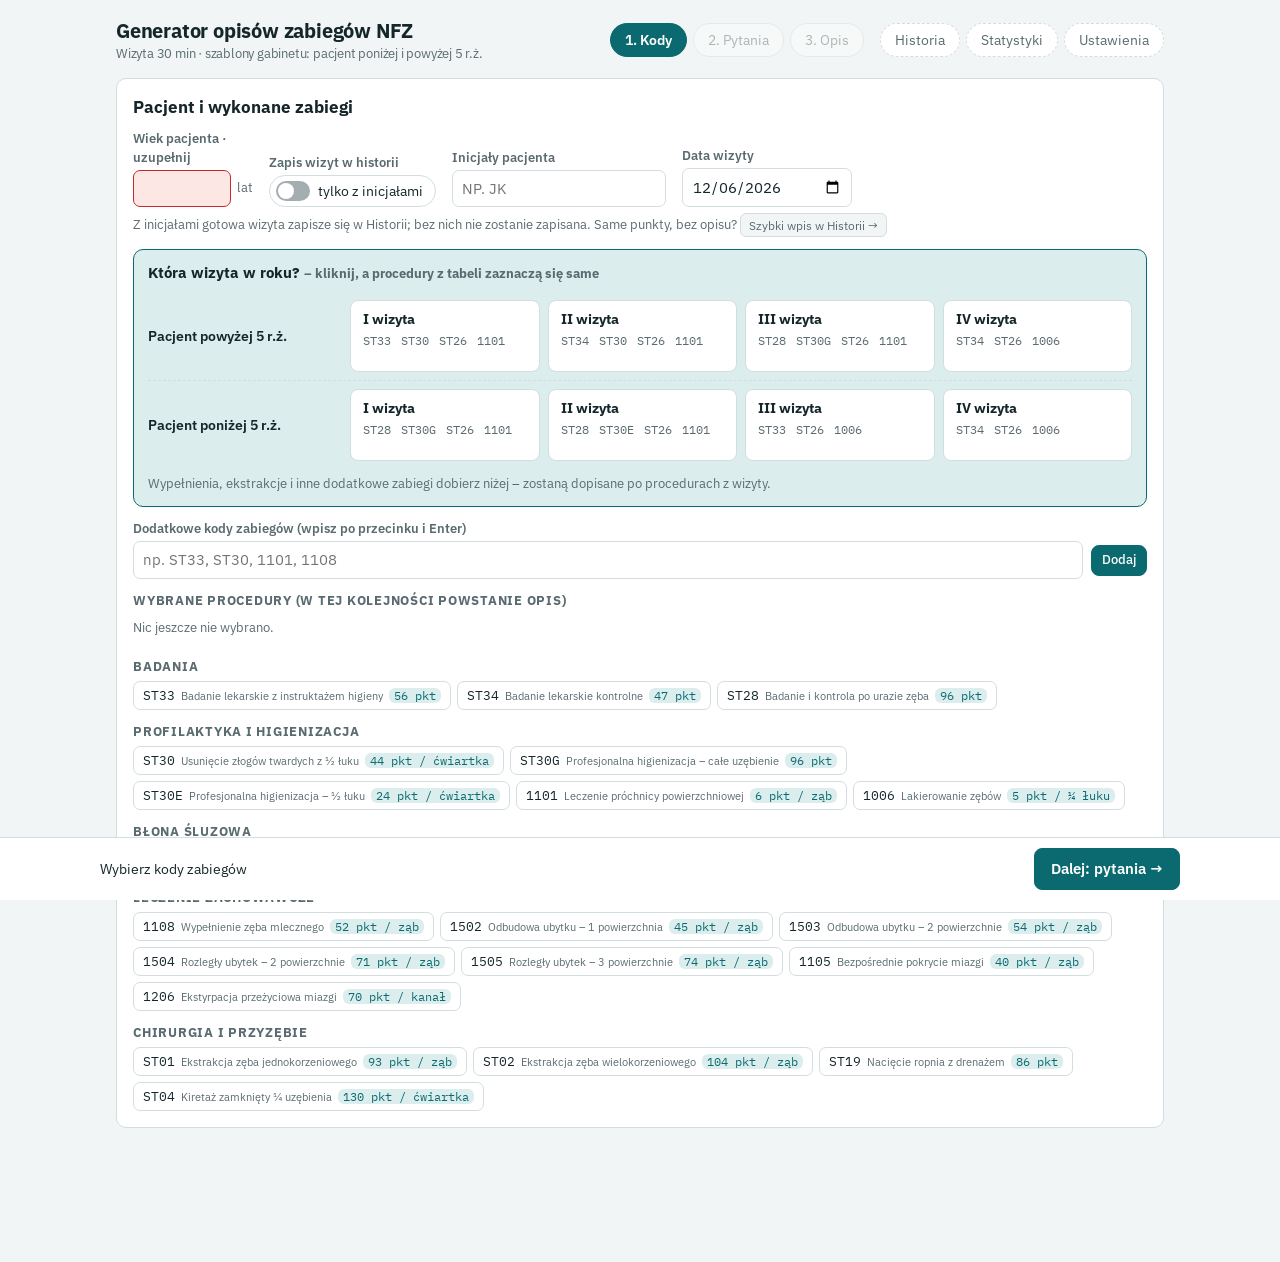
==== commit 2db157e7: "ETAP 4 (część 2) – testy T6–T11: razem 256 sprawdzeń, 8 poprawek po testach Testy: migracja historii" ====
--- a/index.html
+++ b/index.html
@@ -65,7 +65,7 @@
 .btn{font:inherit;font-weight:600;border:1px solid var(--accent);background:var(--accent);color:var(--accent-ink);border-radius:8px;padding:9px 16px;cursor:pointer}
 .btn.ghost{background:transparent;color:var(--accent)}
 .btn.sm{padding:5px 10px;font-size:13px;font-weight:500}
-.mini{font:inherit;font-size:12px;border:1px solid var(--line);background:var(--bg);color:var(--muted);border-radius:6px;padding:2px 8px;cursor:pointer}
+.mini{font:inherit;font-size:12px;border:1px solid var(--line);background:var(--bg);color:var(--muted);border-radius:6px;padding:2px 8px;min-height:24px;cursor:pointer}   /* min. 24 px – wygodne dotknięcie na telefonie (WCAG 2.5.8) */
 .row{display:flex;gap:8px;align-items:center;flex-wrap:wrap}
 .chips{display:flex;flex-wrap:wrap;gap:6px;margin-top:6px}
 .chip{font-family:var(--font-mono);font-size:13px;border:1px solid var(--line);background:var(--surface);color:var(--ink);border-radius:7px;padding:5px 9px;cursor:pointer;text-align:left}
@@ -74,7 +74,7 @@
 .group{margin-top:12px}.group h3{font-size:12.5px;text-transform:uppercase;letter-spacing:.06em;color:var(--muted);margin:0 0 2px}
 .sel-list{display:flex;flex-wrap:wrap;gap:6px;min-height:34px;align-items:center}
 .sel-list .code{display:inline-flex;align-items:center;gap:6px}
-.sel-list .code button{border:0;background:transparent;color:inherit;cursor:pointer;font-size:15px;line-height:1;padding:0}
+.sel-list .code button{border:0;background:transparent;color:inherit;cursor:pointer;font-size:15px;line-height:1;padding:0;min-width:24px;min-height:24px;margin:-3px -7px -3px -3px;border-radius:4px}
 .note{font-size:13px;color:var(--muted)}
 /* odontogram */
 .odo{overflow-x:auto;margin:10px 0 4px;padding-bottom:4px}
@@ -600,9 +600,10 @@
     if(!an.length)err.push({codes:[c],msg:`${c}, ząb ${t}: NFZ wymaga wskazania co najmniej jednego znieczulenia (lista procedur ST1) – inaczej pakiet nie zostanie rozliczony.`});});});
   ['ST30E','ST30G'].forEach(c=>{if(has(c)&&a!==null&&a>=18)err.push({codes:[c],msg:`${c}: pakiety profesjonalnej higienizacji (ST30D–ST30G) są przeznaczone dla dzieci i młodzieży do 18 r.ż.`});});
   const vt=visitTime(),tot=vt.nfz;
-  if(vt.req>SLOT_MIN)warn.push({codes:[],msg:`Wymagany czas wizyty: ${num(vt.req)} min (pakiety higienizacyjne ${num(vt.decl)} min${vt.extra?' + 10 min za ekstrakcję / leczenie zachowawcze':''}) – więcej niż standardowa wizyta 30 min.`});
+  if(vt.decl>SLOT_MIN)warn.push({codes:[],msg:`Pakiety higienizacyjne zajmują ${num(vt.decl)} min – więcej niż standardowa wizyta ${SLOT_MIN} min${vt.extra?`; z doliczeniem 10 min za ekstrakcję / leczenie zachowawcze wizyta trwa ${vt.sug} min`:''}.`});
   if(vt.manual&&vt.hyg.length&&vt.val<vt.nfz)err.push({codes:[],msg:`Czas wizyty ${vt.val} min jest krótszy niż suma minimalnych czasów pakietów NFZ (${vt.nfz} min).`});
-  else if(vt.manual&&vt.val<vt.req)warn.push({codes:[],msg:`Czas wizyty ${vt.val} min jest krótszy niż wymagane ${num(vt.req)} min (pakiety higienizacyjne ${num(vt.decl)} min${vt.extra?' + 10 min':''}).`});
+  else if(vt.manual&&vt.extra&&vt.val<vt.sug)warn.push({codes:[],msg:`Czas wizyty ${vt.val} min nie zawiera doliczenia 10 min za ekstrakcję / leczenie zachowawcze przy pakiecie higienizacyjnym – wg zasady powinno być ${vt.sug} min.`});
+  else if(vt.manual&&vt.hyg.length&&vt.val<vt.decl)warn.push({codes:[],msg:`Czas wizyty ${vt.val} min jest krótszy niż czas pakietów higienizacyjnych wpisany w opisie (${num(vt.decl)} min).`});
   if(cs.some(c=>NFZ_MIN[c])&&(a===null||a<18))warn.push({codes:[],msg:'U dzieci i młodzieży do 18 r.ż. usuwanie złogów – nie częściej niż 1× na 6 miesięcy (komunikat NFZ). Sprawdź datę poprzedniego zabiegu.'});
   cs.forEach(c=>{if(NFZ_LIMIT[c])warn.push({codes:[c],msg:`${c}: limit NFZ – ${NFZ_LIMIT[c]}.`,soft:true});});
   return {err,warn,tot,vt};
@@ -611,7 +612,7 @@
   const {err,warn,tot,vt}=nfzIssues();
   const hard=warn.filter(w=>!w.soft);
   if(!state.codes.length) return '<div id="nfz-box"></div>';
-  const timeLine=tot?`<div class="note">Minimalny czas wg NFZ dla wybranych pakietów: <b>${tot} min</b> (pozostałe kody – zarządzenie nie określa minimum).${vt.extra?` Do czasu wizyty doliczono <b>10 min</b>: pakiet higienizacyjny i ${esc(vt.extraCodes.join(', '))} na jednej wizycie – raz, niezależnie od liczby zębów i procedur. Wymagany czas wizyty: <b>${num(vt.req)} min</b>.`:''}</div>`:'';
+  const timeLine=tot?`<div class="note">Minimalny czas wg NFZ dla wybranych pakietów: <b>${tot} min</b> (pozostałe kody – zarządzenie nie określa minimum).${vt.extra?` Do czasu wizyty doliczono <b>10 min</b>: pakiet higienizacyjny i ${esc(vt.extraCodes.join(', '))} na jednej wizycie – raz, niezależnie od liczby zębów i procedur. Czas wizyty: <b>${vt.sug} min</b> (${vt.base} + 10).`:''}</div>`:'';
   if(!err.length&&!hard.length&&!timeLine) return '<div id="nfz-box"></div>';
   return `<div id="nfz-box" class="nfz">${err.map(e=>`<div class="err" role="alert"><b>Błąd NFZ:</b> ${esc(e.msg)}</div>`).join('')}${hard.map(w=>`<div class="warn">${esc(w.msg)}</div>`).join('')}${timeLine}${err.length||hard.length?`<div class="nfz-src">${esc(NFZ_SRC)}</div>`:''}</div>`;
 }
@@ -693,19 +694,21 @@
   keys(pre){const out=[];try{for(let i=0;i<localStorage.length;i++){const k=localStorage.key(i);if(k&&k.startsWith('opisyNFZ.'+pre))out.push(k.slice(9));}}catch(e){}return out;}
 };
 const PRICE_DEF=1.84, REV_DEF=350, PCT_OPTS=[40,35], SLOT_MIN=30;
+function cfgApply(d,c){                               // przepisuje poprawne pola ustawień z c do d (wczytanie z pamięci przeglądarki albo z innej karty)
+  if(c.price>0&&c.price<100)d.price=+c.price;
+  if(PCT_OPTS.includes(+c.pct))d.pct=+c.pct;
+  if(c.rev>0&&c.rev<100000)d.rev=+c.rev;
+  d.basis=c.basis==='share'?'share':'full';
+  d.auto=c.auto===true;
+  if(Number.isInteger(c.seq)&&c.seq>(d.seq||0))d.seq=c.seq;                    // licznik numerów wpisów nigdy się nie cofa
+  if(typeof c.lastBackup==='string'&&(!d.lastBackup||c.lastBackup>d.lastBackup))d.lastBackup=c.lastBackup;
+  if(typeof c.lastChange==='string'&&(!d.lastChange||c.lastChange>d.lastChange))d.lastChange=c.lastChange;
+}
 const cfg=(()=>{
   const d={v:2,price:PRICE_DEF,pct:40,rev:REV_DEF,basis:'full',auto:false,seq:0,lastBackup:null,lastChange:null};
   const c=LS.get('cfg',null);
-  if(c&&typeof c==='object'){
-    if(c.price>0&&c.price<100)d.price=+c.price;
-    if(PCT_OPTS.includes(+c.pct))d.pct=+c.pct;
-    if(c.rev>0&&c.rev<100000)d.rev=+c.rev;
-    if(c.basis==='share')d.basis='share';
-    d.auto=c.auto===true;
-    if(Number.isInteger(c.seq)&&c.seq>0)d.seq=c.seq;
-    if(typeof c.lastBackup==='string')d.lastBackup=c.lastBackup;
-    if(typeof c.lastChange==='string')d.lastChange=c.lastChange;
-  }else{
+  if(c&&typeof c==='object')cfgApply(d,c);
+  else{
     // pierwsze uruchomienie tej wersji: stawka 1,84 zł/pkt (poprzednio 1,81 zł w kluczu „price”); wybrany % lekarza zostaje
     const p=+LS.get('pct',40);if(PCT_OPTS.includes(p))d.pct=p;
     LS.set('cfg',d);LS.del('price');LS.del('pct');
@@ -824,7 +827,7 @@
     src:x.src==='man'?'man':'gen',
     codes:Array.isArray(x.codes)?x.codes.filter(c=>typeof c==='string'&&/^[A-Za-z0-9.]{1,10}$/.test(c)).slice(0,40):[],
     pts:r2(n(x.pts,0,0,1e6)),price:n(x.price,cfg.price,0.0001,99.9999),pct:n(x.pct,cfg.pct,0,100),
-    revH:r2(n(x.revH,0,0,1000)),revRate:n(x.revRate,cfg.rev,0,1e5),
+    revH:r2(n(x.revH,0,0,24)),revRate:n(x.revRate,cfg.rev,0,1e5),
     ex:Array.isArray(x.ex)?x.ex.map(e=>({c:Math.round(n(e&&e.c,0,0,1e10)),d:String(e&&e.d!=null?e.d:'').replace(/[\u0000-\u001f]/g,' ').slice(0,120)})).filter(e=>e.c>0).slice(0,30):[],
     min:(x.min===null||x.min===undefined||x.min==='')?null:(isFinite(+x.min)&&+x.min>=0&&+x.min<=1440?Math.round(+x.min):null),
     miss:Number.isInteger(x.miss)&&x.miss>0?x.miss:0,body:x.body===true};
@@ -837,7 +840,8 @@
 const isVisit=m=>m.src==='gen'||m.pts>0||!!m.ini||m.min>0;         // wpis z samymi przeglądami / kwotami dodatkowymi nie jest wizytą pacjenta
 const whoOf=m=>m.ini||('Anonim #'+m.no);
 function dbList(){if(DB._lv!==DB.ver){DB._l=[...DB.visits.values()].sort((a,b)=>b.date.localeCompare(a.date)||String(b.created).localeCompare(String(a.created))||b.no-a.no);DB._lv=DB.ver;}return DB._l;}
-function nextNo(){let mx=cfg.seq||0;DB.visits.forEach(v=>{if(v.no>mx)mx=v.no;});cfg.seq=mx+1;cfgSave();return cfg.seq;}
+function nextNo(){let mx=cfg.seq||0;const st=LS.get('cfg',null);if(st&&Number.isInteger(st.seq)&&st.seq>mx)mx=st.seq;      // licznik mogła przesunąć inna karta
+  DB.visits.forEach(v=>{if(v.no>mx)mx=v.no;});cfg.seq=mx+1;cfgSave();return cfg.seq;}
 function newId(){return 'v'+Date.now().toString(36)+Math.random().toString(36).slice(2,7);}
 function touchData(){cfg.lastChange=new Date().toISOString();cfgSave();}
 function cacheBody(id,b){DB.bodies.delete(id);DB.bodies.set(id,b);if(DB.bodies.size>300)DB.bodies.delete(DB.bodies.keys().next().value);}
@@ -955,8 +959,9 @@
 
 /* ---------- czas wizyty ----------
    Zasada: pakiet higienizacyjny (ST30, ST30E, ST30G) + ekstrakcja lub leczenie zachowawcze na tej samej wizycie = +10 min do czasu wizyty,
-   doliczane raz – niezależnie od liczby zębów i liczby dodatkowych procedur. Podstawą jest czas pakietów wpisany w opisie
-   (nie mniej niż minimum NFZ). Wizyta nie jest krótsza niż standardowe 30 min; pole „Czas wizyty” pozwala wpisać własną wartość. */
+   doliczane raz – niezależnie od liczby zębów i liczby dodatkowych procedur.
+   Czas wizyty bez dodatkowych procedur = standardowe 30 min, a gdy same pakiety higienizacyjne zajmują więcej (czas z opisu, nie mniej
+   niż minimum NFZ) – czas pakietów. Pole „Czas wizyty” pozwala wpisać własną wartość. */
 const HYG_EXTRA=['ST01','ST02','1108','1502','1503','1504','1505','1105','1206'];     // ekstrakcje + leczenie zachowawcze
 function visitTime(){
   const hyg=state.codes.filter(c=>NFZ_MIN[c]);
@@ -964,18 +969,19 @@
   hyg.forEach(c=>{const mn=nfzMin(c),v=parseNum(state.a[c+'.czas']);nfz+=mn;decl+=Math.max(mn,isNaN(v)?0:v);});
   const extraCodes=hyg.length?state.codes.filter(c=>HYG_EXTRA.includes(c)):[];
   const extra=extraCodes.length?10:0;
-  const req=hyg.length?decl+extra:0;
-  const sug=Math.max(SLOT_MIN,Math.ceil(req));
+  const base=Math.max(SLOT_MIN,Math.ceil(decl));                   // wizyta bez dodatkowych procedur
+  const sug=base+extra;                                            // podpowiadany czas wizyty
   const raw=str(state.a['sv.min']),man=parseNum(raw),manual=raw!==''&&!isNaN(man)&&man<=1440;
-  return {hyg,nfz,decl,extraCodes,extra,req,sug,manual,bad:raw!==''&&!manual,val:manual?Math.round(man):sug};
+  return {hyg,nfz,decl,extraCodes,extra,base,sug,manual,bad:raw!==''&&!manual,val:manual?Math.round(man):sug};
 }
 function timeNote(vt){
-  const base=vt.hyg.length
-    ?(vt.extra?`pakiety higienizacyjne ${num(vt.decl)} min + 10 min (ekstrakcja / leczenie zachowawcze: ${vt.extraCodes.join(', ')} – doliczane raz) = ${num(vt.req)} min`
-              :`pakiety higienizacyjne ${num(vt.decl)} min, bez ekstrakcji i leczenia zachowawczego – nic się nie dolicza`)
-    :'bez pakietu higienizacyjnego – zasada +10 min nie dotyczy';
-  if(vt.manual)return `Czas wizyty wpisany ręcznie: ${vt.val} min. Podpowiedź: ${vt.sug} min (${base}).`;
-  return `Czas wizyty: ${vt.sug} min – ${base}${vt.req<SLOT_MIN?'; przyjęto standardową wizytę 30 min':''}.`;
+  const b=vt.base>SLOT_MIN?`${vt.base} min (czas pakietów higienizacyjnych)`:`standardowe ${SLOT_MIN} min`;
+  const why=vt.hyg.length
+    ?(vt.extra?`${b} + 10 min za ekstrakcję / leczenie zachowawcze przy pakiecie higienizacyjnym (${vt.extraCodes.join(', ')} – doliczane raz) = ${vt.sug} min`
+              :`${b}; pakiet higienizacyjny bez ekstrakcji i leczenia zachowawczego – nic się nie dolicza`)
+    :`${b}; bez pakietu higienizacyjnego zasada +10 min nie dotyczy`;
+  if(vt.manual)return `Czas wizyty wpisany ręcznie: ${vt.val} min. Podpowiedź: ${vt.sug} min – ${why}.`;
+  return `Czas wizyty: ${vt.sug} min – ${why}.`;
 }
 
 /* ---------- rozliczenie bieżącej wizyty (krok 3) ---------- */
@@ -1110,9 +1116,14 @@
 function cleanSnap(sn){                              // odczyt zapisanych odpowiedzi (także z wczytanej kopii) – tylko poprawne struktury
   const o={codes:[],a:{},teeth:{},quads:{},plan:null};if(!sn||typeof sn!=='object')return o;
   o.codes=(Array.isArray(sn.codes)?sn.codes:[]).filter((c,i,a)=>typeof c==='string'&&D[c]&&a.indexOf(c)===i);
-  if(sn.a&&typeof sn.a==='object'&&!Array.isArray(sn.a))o.a=sn.a;
+  // dozwolone wartości odpowiedzi: tekst, liczba, lista tekstów (pola wielokrotnego wyboru) albo lista wierszy (np. kanały przy 1206)
+  const okVal=(v,deep)=>typeof v==='string'?v.slice(0,4000):(typeof v==='number'&&isFinite(v))?String(v)
+    :Array.isArray(v)?(deep&&v.some(x=>x&&typeof x==='object'&&!Array.isArray(x))?v.slice(0,40).map(x=>okObj(x,false)):v.filter(x=>typeof x==='string').slice(0,80).map(x=>x.slice(0,400))):undefined;
+  const okObj=(src,deep)=>{const out={};if(src&&typeof src==='object'&&!Array.isArray(src))Object.keys(src).forEach(k=>{if(k.length>60||k==='__proto__'||k==='constructor'||k==='prototype')return;
+    const v=okVal(src[k],deep);if(v!==undefined)out[k]=v;});return out;};
+  o.a=okObj(sn.a,true);
   if(sn.teeth&&typeof sn.teeth==='object')Object.keys(sn.teeth).forEach(c=>{const t=sn.teeth[c];if(!D[c]||!t||typeof t!=='object')return;o.teeth[c]={};
-    Object.keys(t).forEach(n=>{if(!/^\d{2}$/.test(n))return;const x=t[n]||{};o.teeth[c][n]={s:Array.isArray(x.s)?x.s.filter(s=>SORD.includes(s)):[],f:x.f&&typeof x.f==='object'?x.f:{}};});});
+    Object.keys(t).forEach(n=>{if(!/^\d{2}$/.test(n))return;const x=t[n]||{};o.teeth[c][n]={s:Array.isArray(x.s)?x.s.filter(s=>SORD.includes(s)):[],f:okObj(x.f,false)};});});
   if(sn.quads&&typeof sn.quads==='object')Object.keys(sn.quads).forEach(c=>{if(D[c]&&Array.isArray(sn.quads[c]))o.quads[c]=sn.quads[c].filter((q,i,a)=>[1,2,3,4].includes(q)&&a.indexOf(q)===i);});
   if(sn.plan&&PLANS[sn.plan.p]&&PLANS[sn.plan.p].v[sn.plan.w])o.plan={p:sn.plan.p,w:sn.plan.w};
   return o;
@@ -1217,8 +1228,8 @@
 function entryCard(m){
   if(ui.edit&&ui.edit.id===m.id)return `<section class="card hist editing" id="hist-${esc(m.id)}"><h2><span class="tnum${m.ini?'':' anon'}">${esc(m.ini||'Anonim')}</span><span class="hno">#${m.no}</span>Edycja wpisu</h2>${entryFormHTML('e')}</section>`;
   const k=calc(m),chips=[];
-  if(m.pts>0)chips.push(`<span class="pts"><i class="dot s-pe"></i>${fmtP(m.pts)} pkt · ${fmtC(k.pc)} · lekarz ${fmtP(m.pct)}%: ${fmtC(k.sh)}</span>`);
-  if(k.rv)chips.push(`<span class="pts"><i class="dot s-rv"></i>przeglądy ${fmtH(m.revH)} · ${fmtC(k.rv)}</span>`);
+  if(m.pts>0)chips.push(`<span class="pts"><i class="dot s-pe"></i>${fmtP(m.pts)} pkt${m.price!==cfg.price?` × ${num(m.price)} zł`:''} · ${fmtC(k.pc)} · lekarz ${fmtP(m.pct)}%: ${fmtC(k.sh)}</span>`);   // stawka widoczna, gdy inna niż aktualna
+  if(k.rv)chips.push(`<span class="pts"><i class="dot s-rv"></i>przeglądy ${fmtH(m.revH)}${m.revRate!==cfg.rev?` × ${num(m.revRate)} zł`:''} · ${fmtC(k.rv)}</span>`);
   m.ex.forEach(e=>chips.push(`<span class="pts"><i class="dot s-ex"></i>${esc(e.d||'dodatkowy zarobek')} · ${fmtC(e.c)}</span>`));
   if(m.min!=null)chips.push(`<span class="pts plain">${fmtMin(m.min)}</span>`);
   const sub=m.codes.length?esc(m.codes.join(' · ')):(isVisit(m)?'szybki wpis – bez opisu':'bez wizyty – przeglądy / kwoty dodatkowe');
@@ -1347,7 +1358,8 @@
   if(r.p==='custom'){let f=validDate(r.from)?r.from:todayISO(),t=validDate(r.to)?r.to:f;if(t<f){const x=f;f=t;t=x;}return {p:'custom',from:f,to:t};}
   const x=rangeOf(r.p);return {p:r.p,from:x[0],to:x[1]};
 }
-function calDays(from,to){const t=todayISO(),end=(from<=t&&to>t)?t:to;return Math.max(1,daysBetween(from,end)+1);}   // dni kalendarzowe, bez dni z przyszłości
+function calDays(from,to,last){const t=todayISO();let end=to;if(to>t){end=from<=t?t:from;if(last&&last>end)end=last<to?last:to;}return Math.max(1,daysBetween(from,end)+1);}   // dni kalendarzowe zakresu; dni z przyszłości liczą się tylko do ostatniego wpisu
+const lastDate=items=>items.reduce((mx,m)=>m.date>mx?m.date:mx,'');
 const avgC=(c,n)=>n?Math.round(c/n):0;
 function visTotal(items){return items.reduce((s,m)=>s+(isVisit(m)?calc(m).total:0),0);}
 function grp(list,keyFn){const mp=new Map();list.forEach(x=>{const k=keyFn(x);if(!mp.has(k))mp.set(k,[]);mp.get(k).push(x);});
@@ -1390,7 +1402,7 @@
    <div class="legend2">${parts.map(p=>`<span class="lg"><i class="lgs s-${p[0]}"></i>${p[1]} <b>${fmtC(p[2])}</b>${p[2]/tot*100<12?' · '+fmtP(Math.round(p[2]/tot*1000)/10)+'%':''}</span>`).join('')}</div></div>`;
 }
 function kpiHTML(A,R,list){
-  const wd=A.days.size,cd=calDays(R.from,R.to),vt=visTotal(list);
+  const wd=A.days.size,cd=calDays(R.from,R.to,lastDate(list)),vt=visTotal(list);
   const tile=(lab,val,sub)=>`<div class="tile"><span class="tl">${lab}</span><span class="tv">${val}</span>${sub?`<span class="ts">${sub}</span>`:''}</div>`;
   return `<section class="card"><div class="hero"><span class="tl">Zarobek razem · ${fmtDate(R.from)} – ${fmtDate(R.to)}</span><span class="hv">${fmtC(A.total)}</span></div>
    <div class="tiles">
@@ -1430,9 +1442,9 @@
   const row=(a,A,d,cd,vt)=>[a,'<b>'+fmtC(A.total)+'</b>',d,A.days.size,A.vis,fmtP(A.ptsC/100),fmtC(A.pe),fmtC(A.rv),fmtC(A.ex),fmtC(avgC(A.total,A.days.size)),fmtC(avgC(A.total,cd)),fmtC(avgC(vt,A.vis)),fmtMin(A.work)];
   const rows=g.map((x,i)=>{const f=x.k+'-01',pv=g[i-1]&&g[i-1].k===monthShift(f,-1).slice(0,7)?g[i-1].A.total:null;
     const d=pv?((x.A.total>=pv?'▲ +':'▼ −')+fmtP(Math.abs(Math.round((x.A.total-pv)/pv*1000)/10))+'%'):'—';
-    return row(nm(x.k),x.A,d,calDays(f,monthEnd(f)),visTotal(x.items));});
+    return row(nm(x.k),x.A,d,calDays(f,monthEnd(f),lastDate(x.items)),visTotal(x.items));});
   const hint=g.length<2?'<p class="note">W wybranym zakresie jest jeden miesiąc. Aby porównać z poprzednimi, wybierz zakres <button type="button" class="mini" data-act="range" data-p="y12">Ostatnie 12 mies.</button> albo <button type="button" class="mini" data-act="range" data-p="all">Wszystko</button>.</p>':'';
-  return chart+hint+tableHTML(cols,rows.reverse(),row('Razem',T,'',calDays(R.from,R.to),visTotal(list)));
+  return chart+hint+tableHTML(cols,rows.reverse(),row('Razem',T,'',calDays(R.from,R.to,lastDate(list)),visTotal(list)));
 }
 function tabDow(list){
   const by=[0,1,2,3,4,5,6].map(d=>{const items=list.filter(m=>dowOf(m.date)===d);return {d,items,A:agg(items)};});
@@ -1500,7 +1512,7 @@
    <section class="card"><h2>Kopia zapasowa i przenoszenie danych</h2>${storeNotes()}
     <div class="row" style="margin:6px 0"><button type="button" class="btn" data-act="bkexport" ${n?'':'disabled'}>Pobierz kopię zapasową (.json)</button><button type="button" class="btn ghost" data-act="bkpick">Wczytaj kopię zapasową…</button><input type="file" id="bk-file" accept=".json,application/json" hidden></div>
     ${ui.msg?`<div class="warn" role="status">${esc(ui.msg)}</div>`:''}
-    <p class="note" style="margin:8px 0 0">Kopia zawiera wszystkie wpisy, opisy i ustawienia. Wczytanie kopii niczego nie kasuje – dodaje brakujące wpisy, a istniejące zastępuje tylko nowszą wersją; tak samo przeniesiesz dane na inny komputer lub telefon.</p>
+    <p class="note" style="margin:8px 0 0">Kopia zawiera wszystkie wpisy, opisy i ustawienia – przechowuj ją tak jak dokumentację. Wczytanie kopii niczego nie kasuje: dodaje brakujące wpisy, a istniejące zastępuje tylko nowszą wersją (wpis usunięty tutaj wróci, jeśli jest w pliku). Tak samo przeniesiesz dane na inny komputer lub telefon.</p>
     <table class="sum" style="margin-top:10px"><tbody>
      <tr><td>Zapisane wpisy</td><td class="m">${n}${DB.migrated?` (w tym ${DB.migrated} przeniesione z poprzedniej wersji)`:''}</td></tr>
      <tr><td>Ostatnia kopia zapasowa</td><td class="m">${lb?fmtDate(lb.slice(0,10))+' '+new Date(lb).toTimeString().slice(0,5):'jeszcze nie wykonano'}</td></tr>
@@ -1665,6 +1677,15 @@
 }
 function prefetchBodies(){if(!DB.ready)return;document.querySelectorAll('[data-act="hcopy"]').forEach(b=>{const id=b.dataset.id;if(!DB.bodies.has(id))dbBody(id).catch(()=>{});});}
 function render(){
+  try{renderView();}
+  catch(e){                                             // błąd w widoku nie może zostawić strony odświeżonej w połowie
+    if(window.console)console.error(e);
+    try{renderSteps();}catch(_){}
+    $('#main').innerHTML=`<section class="card"><div class="err" role="alert">Nie udało się wyświetlić tego widoku (${esc(String(e&&e.message||e))}). Zapisane wizyty są bezpieczne.</div><div class="row" style="margin-top:10px"><button type="button" class="btn" data-act="crashreset">Wyczyść formularz i wróć do początku</button></div></section>`;
+    try{renderBar();}catch(_){$('#bar').innerHTML='';}
+  }
+}
+function renderView(){
   tipHide();
   if(state.step===3)autoSave();
   renderSteps();
@@ -1689,7 +1710,7 @@
   const toks=(txt.toUpperCase().replace(/\b23\.(\d{4})\b/g,'$1').match(/[A-Z]*\d+[A-Z]?/g)||[]);state.unknown=[];   // kod można wpisać także jako 23.1101
   toks.forEach(t=>{if(D[t]){if(!has(t))state.codes.push(t);}else if(!state.unknown.includes(t))state.unknown.push(t);});
 }
-function toast(m){const t=$('#toast');t.textContent=m;t.classList.add('show');clearTimeout(toast._t);toast._t=setTimeout(()=>t.classList.remove('show'),2200);}
+function toast(m){const t=$('#toast');t.textContent=m;t.classList.add('show');clearTimeout(toast._t);toast._t=setTimeout(()=>t.classList.remove('show'),Math.min(7000,Math.max(2200,m.length*60)));}   // dłuższy komunikat zostaje dłużej
 async function copyText(s,msg){
   msg=msg||'Skopiowano';
   try{await navigator.clipboard.writeText(s);toast(msg);return;}catch(e){}
@@ -1712,7 +1733,8 @@
   if(!b||!b.snap){toast('Tego wpisu nie da się otworzyć w generatorze – użyj „Edytuj kwoty”');return;}
   if(state.codes.length&&state.savedId!==id){const r=autoSave();
     if(!(r&&r.ok)&&!arm(el,'Bieżąca wizyta nie jest zapisana – kliknij ponownie, aby ją porzucić',3600))return;}
-  try{loadVisit(m,b.snap);state.loadedTxt=b.txt;}catch(e){resetVisit();render();toast('Nie udało się odczytać zapisanych odpowiedzi');return;}
+  try{loadVisit(m,b.snap);state.loadedTxt=b.txt;renderStep1();renderStep2();renderStep3();}      // próbne zbudowanie widoków: uszkodzone odpowiedzi (np. z błędnego pliku kopii) nie mogą zawiesić strony
+  catch(e){resetVisit();ui.edit=null;state.step=4;render();toast('Tego wpisu nie da się otworzyć – zapisane odpowiedzi są uszkodzone. Opis i kwoty zostały w historii.');return;}
   ui.edit=null;state.step=state.codes.length?3:1;render();window.scrollTo(0,0);
 }
 document.addEventListener('click',e=>{
@@ -1777,6 +1799,7 @@
   if(a==='hexport'){histExport();return;}
   /* statystyki i ustawienia */
   if(a==='range'){ui.range={p:el.dataset.p,from:'',to:''};render();return;}
+  if(a==='crashreset'){resetVisit();ui.edit=null;ui.quick=null;state.step=1;render();return;}
   if(a==='tab'){ui.tab=el.dataset.t;render();return;}
   if(a==='dowm'){ui.dowM=el.dataset.v;render();return;}
   if(a==='bkexport'){backupExport();return;}
@@ -1822,7 +1845,9 @@
   const t=e.target,ds=t.dataset||{};
   if(t.id==='bk-file'){const f=t.files&&t.files[0];t.value='';if(f)backupImport(f);return;}
   if(ds.cfg){t.value=num(ds.cfg==='rev'?cfg.rev:(state.step===3?vPrice():cfg.price));if(state.step===3){autoSave();refreshSave();}return;}   // bez przebudowy widoku – nie gubi kliknięcia
-  if(ds.ui==='from'||ds.ui==='to'){const R=curRange();ui.range={p:'custom',from:ds.ui==='from'?t.value:R.from,to:ds.ui==='to'?t.value:R.to};render();return;}
+  if(ds.ui==='from'||ds.ui==='to'){const R=curRange();let f=ds.ui==='from'?t.value:R.from,to=ds.ui==='to'?t.value:R.to;
+    if(validDate(f)&&validDate(to)&&to<f){if(ds.ui==='from')to=f;else f=to;}      // zmieniane pole wygrywa: drugie dopasowuje się, zamiast zamieniać daty miejscami
+    ui.range={p:'custom',from:f,to};render();return;}
   if(ds.f||ds.ui)return;
   if(ds.x){if(ds.x.charAt(0)==='v'){autoSave();refreshSave();}return;}
   const k=ds.key;if(!k)return;
@@ -1848,7 +1873,11 @@
   if(document.visibilityState!=='visible'){if(state.step===3)autoSave();return;}   // chowana karta: dopisz ostatnie zmiany rozliczenia
   const sig=()=>DB.visits.size+':'+[...DB.visits.values()].reduce((mx,v)=>v.at>mx?v.at:mx,'');
   const before=sig();
-  dbReload().then(()=>{if(sig()===before)return;DB.bodies.clear();if(state.step>=4&&!ui.edit)render();else{renderSteps();renderBar();}}).catch(()=>{});
+  dbReload().then(async()=>{if(sig()===before)return;DB.bodies.clear();await dbFixNos();if(state.step>=4&&!ui.edit)render();else{renderSteps();renderBar();}}).catch(()=>{});
+});
+window.addEventListener('storage',e=>{                // ustawienia zmienione w innej karcie tej samej przeglądarki – żeby karty nie nadpisywały sobie stawek
+  if(e.key!=='opisyNFZ.cfg'||!e.newValue)return;
+  try{const c=JSON.parse(e.newValue);if(!c||typeof c!=='object')return;cfgApply(cfg,c);if(DB.ready&&!ui.edit&&!document.hasFocus())render();}catch(_){}
 });
 window.addEventListener('pagehide',()=>{if(DB.ready&&state.step===3)autoSave();});
 render();
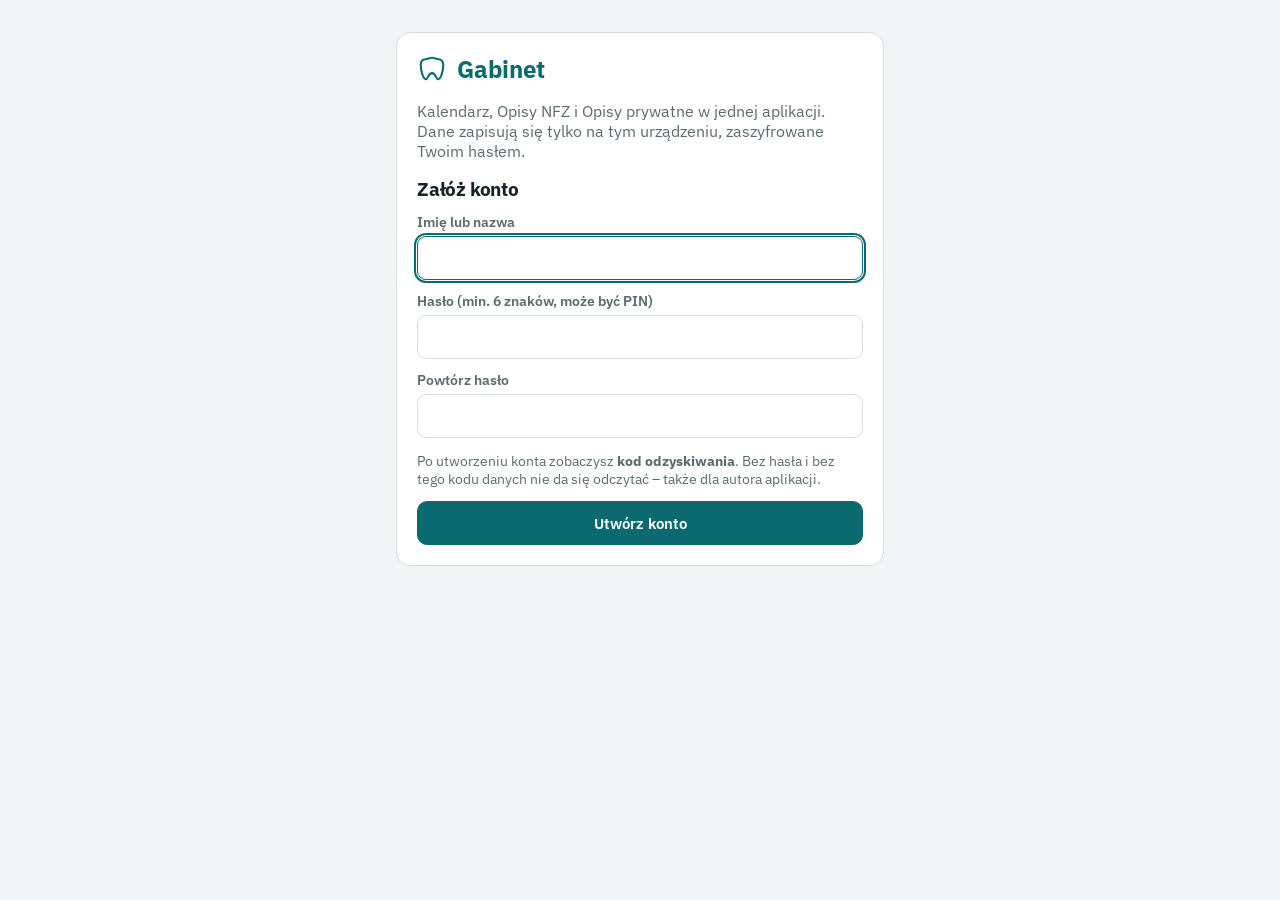
==== commit e2900207: "Połączenie – ETAP 4: strona główna, konta z szyfrowaniem, Opisy NFZ i Kalendarz w jednej aplikacji -" ====
--- a/index.html
+++ b/index.html
@@ -3,1886 +3,218 @@
 <head>
 <meta charset="utf-8">
 <meta name="viewport" content="width=device-width, initial-scale=1">
-<title>Generator opisów NFZ</title>
+<title>Gabinet</title>
+<link rel="manifest" href="manifest.webmanifest">
+<link rel="icon" href="favicon.svg" type="image/svg+xml">
+<link rel="apple-touch-icon" href="apple-touch-icon.png">
+<meta name="theme-color" content="#f2f5f5">
 <link rel="preconnect" href="https://fonts.googleapis.com">
 <link href="https://fonts.googleapis.com/css2?family=IBM+Plex+Mono:wght@400;600&family=IBM+Plex+Sans:wght@400;500;600;700&display=swap" rel="stylesheet">
-<style>
-/* Plan: narzędzie gabinetowe — stepper u góry, karty zabiegów, odontogram FDI, gotowy tekst do skopiowania. */
-:root{
-  --bg:#f2f5f5; --surface:#ffffff; --ink:#15262a; --muted:#5a6b70; --line:#d3dddf;
-  --accent:#0b6a70; --accent-soft:#dbeeed; --accent-ink:#ffffff;
-  --fill:#c62828; --fill-soft:#fde7e5; --warn:#9a5b00; --warn-soft:#fff3dc; --ok:#2e7d4f;
-  --font-body:"IBM Plex Sans", "Segoe UI", system-ui, sans-serif;
-  --font-mono:"IBM Plex Mono", ui-monospace, Consolas, monospace;
-  --r:10px;
-  color-scheme:light;
-}
-@media (prefers-color-scheme: dark){
-  :root:not([data-theme="light"]){
-    --bg:#0e1618; --surface:#162124; --ink:#e2ebeb; --muted:#93a6a9; --line:#2a3b3e;
-    --accent:#4db6b2; --accent-soft:#15393a; --accent-ink:#06191a;
-    --fill:#ff8a80; --fill-soft:#3b1e1d; --warn:#f2b35c; --warn-soft:#33270f; --ok:#6fcf97;
-    color-scheme:dark;
-  }
-}
-:root[data-theme="dark"]{
-  --bg:#0e1618; --surface:#162124; --ink:#e2ebeb; --muted:#93a6a9; --line:#2a3b3e;
-  --accent:#4db6b2; --accent-soft:#15393a; --accent-ink:#06191a;
-  --fill:#ff8a80; --fill-soft:#3b1e1d; --warn:#f2b35c; --warn-soft:#33270f; --ok:#6fcf97;
-  color-scheme:dark;
-}
-*{box-sizing:border-box}
-html,body{margin:0}
-body{background:var(--bg);color:var(--ink);font-family:var(--font-body);font-size:15px;line-height:1.45}
-.wrap{max-width:1080px;margin:0 auto;padding:16px 16px 120px}
-header.top{display:flex;flex-wrap:wrap;align-items:center;justify-content:space-between;gap:12px;margin-bottom:14px}
-h1{font-size:20px;margin:0;font-weight:700;letter-spacing:-.01em;text-wrap:balance}
-h1 small{display:block;font-size:13px;font-weight:400;color:var(--muted)}
-.steps{display:flex;gap:6px;flex-wrap:wrap}
-.steps button{border:1px solid var(--line);background:var(--surface);color:var(--muted);border-radius:999px;padding:6px 14px;font:inherit;font-size:14px;cursor:pointer}
-.steps button.on{background:var(--accent);border-color:var(--accent);color:var(--accent-ink);font-weight:600}
-.steps button:disabled{opacity:.45;cursor:not-allowed}
-.card{background:var(--surface);border:1px solid var(--line);border-radius:var(--r);padding:16px;margin-bottom:14px}
-.card h2{margin:0 0 4px;font-size:17px;display:flex;align-items:center;gap:10px;flex-wrap:wrap}
-.code{font-family:var(--font-mono);font-weight:600;background:var(--accent-soft);color:var(--accent);padding:2px 8px;border-radius:6px;font-size:14px}
-.icd{font-family:var(--font-mono);font-size:12.5px;color:var(--muted);border:1px solid var(--line);border-radius:6px;padding:1px 7px}
-.tips{margin:6px 0 10px;padding:0;list-style:none;display:flex;flex-wrap:wrap;gap:6px}
-.tips li{font-size:12.5px;color:var(--muted);background:var(--bg);border-radius:6px;padding:3px 8px}
-.warn{background:var(--warn-soft);color:var(--warn);border-radius:8px;padding:7px 10px;font-size:13.5px;margin:8px 0}
-.grid{display:flex;flex-wrap:wrap;gap:12px 16px;align-items:flex-end}
-.f{display:flex;flex-direction:column;gap:4px;min-width:140px}
-.f.s{min-width:90px;max-width:120px}.f.m{min-width:170px;max-width:240px}.f.l{flex:1 1 320px}.f.full{flex:1 1 100%}
-.f>label,.f>.lab{font-size:12.5px;font-weight:600;color:var(--muted)}
-.lab .need{color:var(--fill);font-weight:600}
-input[type=text],input[type=date],select{font:inherit;color:var(--ink);background:var(--surface);border:1px solid var(--line);border-radius:7px;padding:7px 9px;width:100%}
-input[type=text].empty,select.empty{border-color:var(--fill);background:var(--fill-soft)}
-input:focus-visible,select:focus-visible,button:focus-visible{outline:2px solid var(--accent);outline-offset:1px}
-.unit{display:flex;align-items:center;gap:6px}.unit span{color:var(--muted);font-size:13px}
-.seg{display:flex;flex-wrap:wrap;gap:6px}
-.seg button{font:inherit;font-size:13.5px;border:1px solid var(--line);background:var(--surface);color:var(--ink);border-radius:7px;padding:6px 10px;cursor:pointer}
-.seg button.on{background:var(--accent);border-color:var(--accent);color:var(--accent-ink)}
-.seg.empty button{border-color:var(--fill)}
-.btn{font:inherit;font-weight:600;border:1px solid var(--accent);background:var(--accent);color:var(--accent-ink);border-radius:8px;padding:9px 16px;cursor:pointer}
-.btn.ghost{background:transparent;color:var(--accent)}
-.btn.sm{padding:5px 10px;font-size:13px;font-weight:500}
-.mini{font:inherit;font-size:12px;border:1px solid var(--line);background:var(--bg);color:var(--muted);border-radius:6px;padding:2px 8px;min-height:24px;cursor:pointer}   /* min. 24 px – wygodne dotknięcie na telefonie (WCAG 2.5.8) */
-.row{display:flex;gap:8px;align-items:center;flex-wrap:wrap}
-.chips{display:flex;flex-wrap:wrap;gap:6px;margin-top:6px}
-.chip{font-family:var(--font-mono);font-size:13px;border:1px solid var(--line);background:var(--surface);color:var(--ink);border-radius:7px;padding:5px 9px;cursor:pointer;text-align:left}
-.chip small{font-family:var(--font-body);color:var(--muted);margin-left:6px}
-.chip.on{background:var(--accent);border-color:var(--accent);color:var(--accent-ink)}.chip.on small{color:var(--accent-ink);opacity:.85}
-.group{margin-top:12px}.group h3{font-size:12.5px;text-transform:uppercase;letter-spacing:.06em;color:var(--muted);margin:0 0 2px}
-.sel-list{display:flex;flex-wrap:wrap;gap:6px;min-height:34px;align-items:center}
-.sel-list .code{display:inline-flex;align-items:center;gap:6px}
-.sel-list .code button{border:0;background:transparent;color:inherit;cursor:pointer;font-size:15px;line-height:1;padding:0;min-width:24px;min-height:24px;margin:-3px -7px -3px -3px;border-radius:4px}
-.note{font-size:13px;color:var(--muted)}
-/* odontogram */
-.odo{overflow-x:auto;margin:10px 0 4px;padding-bottom:4px}
-.odo-in{display:inline-flex;flex-direction:column;gap:2px;min-width:max-content}
-.odo-row{display:flex;justify-content:center;gap:2px}
-.odo-row.prim{opacity:.95}
-.odo-sep{width:10px;border-left:2px solid var(--line);margin:0 4px}
-.odo-mid{height:1px;background:var(--line);margin:4px 0}
-.tooth{display:flex;flex-direction:column;align-items:center;gap:1px;padding:2px;border-radius:6px;cursor:pointer;border:1px solid transparent;position:relative}
-.tooth .n{font-family:var(--font-mono);font-size:11.5px;color:var(--muted);line-height:1}
-.tooth svg{display:block}
-.tooth svg polygon,.tooth svg rect{fill:var(--surface);stroke:var(--muted);stroke-width:1}
-.tooth.prim svg polygon,.tooth.prim svg rect{stroke-dasharray:2 1.5}
-.tooth.inq{background:var(--accent-soft)}
-.tooth.sel{background:var(--accent-soft);border-color:var(--accent)}
-.tooth.sel .n{color:var(--accent);font-weight:600}
-.tooth.sel::after{content:"✓";position:absolute;top:-6px;right:-4px;background:var(--accent);color:var(--accent-ink);border-radius:50%;width:15px;height:15px;font-size:10px;display:flex;align-items:center;justify-content:center}
-.tooth svg .on{fill:var(--accent)!important}
-.odo.surf .tooth svg polygon:hover,.odo.surf .tooth svg rect:hover{fill:var(--accent-soft)}
-.quadbar{display:flex;flex-wrap:wrap;gap:6px;margin-top:6px}
-.legend{font-size:12px;color:var(--muted);margin-top:4px}
-.tooth-panel{border:1px solid var(--line);border-radius:8px;padding:10px 12px;margin-top:10px}
-.tooth-panel h4{margin:0 0 8px;font-size:14px;display:flex;gap:8px;align-items:center;flex-wrap:wrap}
-.tnum{font-family:var(--font-mono);background:var(--accent);color:var(--accent-ink);border-radius:5px;padding:1px 7px}
-.sub{border-top:1px dashed var(--line);margin-top:12px;padding-top:10px}
-.sub h4{margin:0 0 8px;font-size:14px}
-.sites{display:grid;grid-template-columns:auto repeat(6,minmax(44px,60px));gap:4px 6px;align-items:center;font-size:12.5px}
-.sites input{padding:5px;text-align:center}
-.sites .h{color:var(--muted);text-align:center;font-family:var(--font-mono)}
-/* output */
-.bar{position:fixed;left:0;right:0;bottom:0;background:var(--surface);border-top:1px solid var(--line);padding:10px 16px;z-index:5}
-.bar .in{max-width:1080px;margin:0 auto;display:flex;align-items:center;justify-content:space-between;gap:12px;flex-wrap:wrap}
-.miss{font-size:14px}.miss b{color:var(--fill)}.miss.okk b{color:var(--ok)}
-.out{white-space:pre-wrap;font-family:var(--font-body);font-size:14px;line-height:1.5;background:var(--bg);border-radius:8px;padding:12px;margin:10px 0 0;max-height:520px;overflow:auto;border:1px solid var(--line)}
-.out mark{background:var(--fill-soft);color:var(--fill);font-weight:600;border-radius:4px;padding:0 3px}
-.out-head{display:flex;justify-content:space-between;align-items:center;gap:10px;flex-wrap:wrap}
-table.sum{border-collapse:collapse;width:100%;font-size:13.5px}
-table.sum th,table.sum td{border-bottom:1px solid var(--line);padding:6px 8px;text-align:left;vertical-align:top}
-table.sum th{color:var(--muted);font-weight:600;font-size:12.5px}
-table.sum td.m{font-family:var(--font-mono)}
-.err{background:var(--fill-soft);color:var(--fill);border:1px solid var(--fill);border-radius:8px;padding:8px 10px;font-size:13.5px;margin:8px 0}
-.nfz{margin:0 0 14px}.nfz .err,.nfz .warn{margin:6px 0}
-.nfz-src{font-size:12px;color:var(--muted);margin-top:4px}
-.mintime{font-family:var(--font-mono);font-size:12.5px;border-radius:6px;padding:1px 7px;background:var(--warn-soft);color:var(--warn)}
-.mintime.bad{background:var(--fill-soft);color:var(--fill)}
-.pts{font-family:var(--font-mono);font-size:12.5px;border-radius:6px;padding:1px 7px;background:var(--accent-soft);color:var(--accent);white-space:nowrap}
-.chip .pts{margin-left:6px;padding:0 5px;font-size:11.5px}
-.chip.on .pts{background:transparent;color:var(--accent-ink);box-shadow:inset 0 0 0 1px currentColor}
-.pts-total{font-family:var(--font-mono);font-size:15px;font-weight:600;background:var(--accent-soft);color:var(--accent);border:1px solid var(--accent);border-radius:8px;padding:8px 12px;white-space:nowrap}
-.out-head .acts{display:flex;gap:8px;align-items:center;flex-wrap:wrap}
-a.pts-total{text-decoration:none}a.pts-total:hover{background:var(--accent);color:var(--accent-ink)}
-.pts-total{white-space:normal;line-height:1.35}
-.money{display:grid;grid-template-columns:minmax(0,.8fr) minmax(0,1fr) minmax(0,1.2fr);gap:10px;margin-top:12px}
-.mbox{border:1px solid var(--line);border-radius:8px;padding:10px 12px;display:flex;flex-direction:column;gap:6px;min-width:0}
-.mbox.hl{border-color:var(--accent);background:var(--accent-soft)}
-.mbox .lab{font-size:12.5px;font-weight:600;color:var(--muted)}
-.mbox .mval{font-family:var(--font-mono);font-size:20px;font-weight:600;font-variant-numeric:tabular-nums}
-.mbox .unit input{max-width:90px}
-.mbox .mrow{display:flex;align-items:center;justify-content:space-between;gap:10px;flex-wrap:wrap}
-@media (max-width:760px){.money{grid-template-columns:1fr}}
-.save-row{display:flex;flex-wrap:wrap;gap:10px 16px;align-items:flex-end;border:1px dashed var(--line);border-radius:8px;padding:10px 12px;margin:10px 0 0}
-.save-st{font-size:13.5px;flex:1 1 240px;align-self:center}
-.save-ok{color:var(--ok);font-weight:600}.save-bad{color:var(--fill);font-weight:600}.save-none{color:var(--muted)}
-.hist h2{gap:8px}.hist .hdate{font-family:var(--font-mono);font-size:14px;font-weight:600}
-.hist .hcodes{font-family:var(--font-mono);font-size:12.5px;color:var(--muted);font-weight:400}
-.hist .row{margin-top:10px}
-.steps button.hist-tab{border-style:dashed}
-table.sum td.r,table.sum th.r{text-align:right;white-space:nowrap}
-table.sum tfoot td{border-bottom:0;border-top:2px solid var(--ink);font-weight:700;font-size:14.5px}
-table.sum .sub-n{display:block;font-family:var(--font-body);font-size:12px;color:var(--warn);margin-top:2px}
-.plans{border:1px solid var(--accent);background:var(--accent-soft);border-radius:var(--r);padding:12px 14px;margin:12px 0 4px}
-.plans-h{margin:0 0 8px;font-size:15px}
-.plan-row{display:grid;grid-template-columns:190px minmax(0,1fr);gap:8px 12px;align-items:center;padding:8px 0}
-.plan-row+.plan-row{border-top:1px dashed var(--line)}
-.plan-row.dim{opacity:.55}
-.plan-lab{font-weight:600;font-size:14px}
-.plan-btns{display:grid;grid-template-columns:repeat(4,minmax(0,1fr));gap:8px}
-.plan-btn{font:inherit;display:flex;flex-direction:column;align-items:flex-start;justify-content:flex-start;gap:3px;width:100%;min-width:0;height:100%;min-height:72px;border:1px solid var(--line);background:var(--surface);color:var(--ink);border-radius:8px;padding:8px 12px;cursor:pointer;text-align:left}
-.plan-btn b{font-size:14px}.plan-btn .pc{display:flex;flex-wrap:wrap;gap:2px 10px;font-family:var(--font-mono);font-size:12px;color:var(--muted);line-height:1.35}.plan-btn .pc i{font-style:normal;white-space:nowrap}
-.plan-btn.on{background:var(--accent);border-color:var(--accent);color:var(--accent-ink)}.plan-btn.on .pc{color:var(--accent-ink);opacity:.9}
-@media (max-width:760px){.plan-row{grid-template-columns:1fr}.plan-btns{grid-template-columns:repeat(2,minmax(0,1fr))}}
-.copyall{display:flex;align-items:center;justify-content:space-between;gap:12px;flex-wrap:wrap;background:var(--accent-soft);border:1px solid var(--accent);border-radius:var(--r);padding:14px 16px;margin-bottom:14px}
-.copyall p{margin:0;font-size:14px}
-.btn.big{font-size:16px;padding:12px 22px}
-.out.all{max-height:440px}
-.toast{position:fixed;left:50%;bottom:76px;transform:translateX(-50%);background:var(--ink);color:var(--bg);padding:8px 14px;border-radius:8px;font-size:14px;opacity:0;transition:opacity .2s;pointer-events:none;z-index:9}
-.toast.show{opacity:1}
-@media (prefers-reduced-motion: reduce){.toast{transition:none}}
-.hidden{display:none!important}
-@media (max-width:520px){.f{min-width:120px}.card{padding:12px}}
-
-/* ===== ewidencja wizyt, statystyki, ustawienia ===== */
-/* kolory serii na wykresach – sprawdzone walidatorem palety na jasnym (#ffffff) i ciemnym (#162124) tle kart; kolor idzie za źródłem przychodu */
-:root{--s1:#2a78d6;--s2:#eb6834;--s3:#1baf7a}
-@media (prefers-color-scheme: dark){:root:not([data-theme="light"]){--s1:#3987e5;--s2:#d95926;--s3:#199e70}}
-:root[data-theme="dark"]{--s1:#3987e5;--s2:#d95926;--s3:#199e70}
-.s-pe{--sc:var(--s1)}.s-rv{--sc:var(--s2)}.s-ex{--sc:var(--s3)}
-.steps button.sep{margin-left:10px}
-.switch{font:inherit;font-size:13.5px;display:inline-flex;align-items:center;gap:8px;border:1px solid var(--line);background:var(--surface);color:var(--ink);border-radius:999px;padding:5px 12px 5px 6px;cursor:pointer;text-align:left}
-.switch .knob{width:34px;height:20px;border-radius:999px;background:var(--muted);opacity:.55;position:relative;flex:0 0 auto;transition:background .15s,opacity .15s}
-.switch .knob::after{content:"";position:absolute;top:2px;left:2px;width:16px;height:16px;border-radius:50%;background:var(--surface);transition:transform .15s}
-.switch.on{border-color:var(--accent)}.switch.on .knob{background:var(--accent);opacity:1}.switch.on .knob::after{transform:translateX(14px)}
-@media (prefers-reduced-motion: reduce){.switch .knob,.switch .knob::after{transition:none}}
-.f.sw{min-width:0;align-items:flex-start}
-.link-ban{display:flex;align-items:center;justify-content:space-between;gap:10px;flex-wrap:wrap;background:var(--warn-soft);color:var(--warn);border-radius:var(--r);padding:10px 14px;margin-bottom:14px;font-size:14px}
-.save-st .btn{margin:4px 4px 0 0}
-.settle{border-top:1px dashed var(--line);margin-top:14px;padding-top:12px}
-.settle h3,.struct h3{margin:0 0 10px;font-size:15px}
-.exrows{display:flex;flex-direction:column;gap:6px;align-items:flex-start;width:100%}
-.exrow{display:flex;gap:8px;align-items:center;flex-wrap:wrap;width:100%}
-.exrow .unit input{width:110px}.exrow>input{flex:1 1 220px;min-width:0}
-.sumline{display:flex;flex-wrap:wrap;gap:4px 10px;align-items:baseline;margin-top:10px;font-size:14px;color:var(--muted)}
-.sumline b{color:var(--ink);font-weight:600}.sumline .tot{font-family:var(--font-mono);font-size:17px;font-weight:600;color:var(--ink)}
-.eform .unit input{min-width:0}
-/* historia */
-.dayh{display:flex;align-items:baseline;justify-content:space-between;gap:6px 12px;flex-wrap:wrap;margin:20px 2px 8px}
-.dayh h3{margin:0;font-size:15px}.dayh h3::first-letter{text-transform:uppercase}
-.dayh .dsum{font-size:13px;color:var(--muted)}.dayh .dsum b{color:var(--ink)}
-.hist{padding:12px 16px;margin-bottom:8px}.hist.cur,.hist.editing{border-color:var(--accent)}
-.hist .hno{font-family:var(--font-mono);font-size:12.5px;color:var(--muted);font-weight:400}
-.tnum.anon{background:var(--muted)}
-.etot{font-family:var(--font-mono);font-size:16px;font-weight:600;white-space:nowrap}
-.chiprow{display:flex;flex-wrap:wrap;gap:6px;margin:8px 0 2px}
-.chiprow .pts{white-space:normal;display:inline-flex;align-items:center}
-.pts.plain{background:var(--bg);color:var(--muted)}
-.dot{width:8px;height:8px;border-radius:50%;display:inline-block;margin-right:6px;background:var(--sc);flex:0 0 auto}
-.warn.bk{display:flex;align-items:center;justify-content:space-between;gap:10px;flex-wrap:wrap}
-/* statystyki */
-.filt .chip{font-family:var(--font-body)}
-.hero{display:flex;flex-direction:column;gap:2px;margin-bottom:12px}
-.hero .hv{font-size:clamp(34px,9vw,48px);font-weight:600;line-height:1.1;letter-spacing:-.01em}
-.tl{font-size:12.5px;font-weight:600;color:var(--muted)}
-.tiles{display:grid;grid-template-columns:repeat(4,minmax(0,1fr));gap:10px}
-.tile{border:1px solid var(--line);border-radius:8px;padding:10px 12px;display:flex;flex-direction:column;gap:2px;min-width:0}
-.tile .tv{font-size:19px;font-weight:600}.tile .ts{font-size:12.5px;color:var(--muted)}
-@media (max-width:860px){.tiles{grid-template-columns:repeat(2,minmax(0,1fr))}}
-.struct{margin-top:16px}
-.segbar{display:flex;gap:2px;height:28px;margin:8px 0}
-.sb{min-width:0;border-radius:4px;display:flex;align-items:center;padding:0 8px;background:var(--sc);color:#fff;font-size:12.5px;font-weight:600;white-space:nowrap}
-.sb:focus-visible{outline:2px solid var(--ink);outline-offset:2px}
-.legend2{display:flex;flex-wrap:wrap;gap:4px 16px;font-size:13px;color:var(--muted);margin:6px 0}
-.legend2 .lg{display:inline-flex;align-items:center;gap:6px}.legend2 b{color:var(--ink);font-weight:600}
-.lgs{width:12px;height:12px;border-radius:3px;display:inline-block;background:var(--sc);flex:0 0 auto}
-.tabs{display:flex;gap:6px;flex-wrap:wrap;margin-bottom:12px}
-.tabs button{font:inherit;font-size:14px;border:1px solid var(--line);background:var(--surface);color:var(--muted);border-radius:999px;padding:5px 14px;cursor:pointer}
-.tabs button.on{background:var(--accent);border-color:var(--accent);color:var(--accent-ink);font-weight:600}
-.chart{margin:8px 0 4px}.chart figcaption{font-weight:600;font-size:14px;margin-bottom:4px}
-.ch-row{display:flex;align-items:flex-start}.ch-axis{flex:0 0 auto}
-.ch-scroll{overflow-x:auto;flex:1 1 auto;min-width:0}.ch-scroll svg{display:block;min-width:100%}
-.ch-axis text,.chart .xl{font-family:var(--font-body);font-size:11.5px;fill:var(--muted);font-variant-numeric:tabular-nums}
-.chart .x2{font-size:10.5px}
-.chart .cap{font-family:var(--font-body);font-size:11.5px;font-weight:600;fill:var(--ink)}
-.gl{stroke:var(--line);stroke-width:1}.bl{stroke:var(--muted);stroke-width:1;opacity:.55}
-.cseg{fill:var(--sc)}
-.band{outline:none}.band .hit{fill:transparent}
-.band:hover .hit,.band:focus .hit{fill:var(--bg)}
-.band:focus-visible .hit{stroke:var(--accent);stroke-width:2}
-.band:hover .cseg,.band:focus .cseg{filter:brightness(1.12)}
-.tip{position:fixed;z-index:20;pointer-events:none;background:var(--surface);color:var(--ink);border:1px solid var(--line);border-radius:8px;padding:8px 10px;font-size:13px;box-shadow:0 4px 14px rgba(0,0,0,.16);max-width:290px;left:0;top:0}
-.tip[hidden]{display:none}
-.tip-t{font-weight:600;margin-bottom:4px}.tip-t::first-letter{text-transform:uppercase}
-.tip-r{display:flex;align-items:center;gap:6px;line-height:1.5}.tip-r b{font-weight:600;font-variant-numeric:tabular-nums}.tip-r span{color:var(--muted)}
-.tkey{width:10px;height:3px;border-radius:2px;display:inline-block;background:var(--sc);flex:0 0 auto}
-.tip-f{margin-top:4px;padding-top:4px;border-top:1px solid var(--line);color:var(--muted)}
-.tblw{overflow-x:auto;margin-top:10px}
-table.stat{white-space:nowrap;font-variant-numeric:tabular-nums}
-table.stat td::first-letter{text-transform:none}
-.lead{margin:0 0 6px;font-size:14px}.subh{font-size:14px;margin:20px 0 0}
-/* ustawienia */
-.setrow{display:grid;grid-template-columns:minmax(0,300px) minmax(0,1fr);gap:8px 16px;align-items:center;padding:10px 0;border-top:1px solid var(--line)}
-.setrow:first-of-type{border-top:0}
-.setlab{font-weight:600;font-size:14px;display:flex;flex-direction:column;gap:2px}.setlab .note{font-weight:400}
-@media (max-width:700px){.setrow{grid-template-columns:1fr}}
-</style>
+<link rel="stylesheet" href="wspolne.css?v=1">
 </head>
-<body>
-<div class="wrap">
-  <header class="top">
-    <h1>Generator opisów zabiegów NFZ<small>Wizyta 30 min · szablony gabinetu: pacjent poniżej i powyżej 5 r.ż.</small></h1>
-    <nav class="steps" id="steps"></nav>
-  </header>
-  <main id="main"></main>
-</div>
-<div class="bar" id="bar"></div>
-<div class="toast" id="toast" role="status"></div>
-<div class="tip" id="tip" role="tooltip" hidden></div>
-<textarea id="clip" aria-hidden="true" style="position:fixed;left:-9999px;top:0;opacity:0"></textarea>
-
-<script src="szablony.js?v=2026-11-15-10"></script>
+<body class="gp">
+<main id="app" aria-live="polite"></main>
+<script src="wspolne.js?v=1"></script>
 <script>
-
-/* ---------- stan ---------- */
-const state = { step:1, codes:[], a:{}, teeth:{}, quads:{}, unknown:[], plan:null, back:1,
-  savedId:null, savedNo:null, savedCreated:null, savedSig:null, pendSig:null, saveInfo:null, skipSave:false, iniOk:null, diffOk:null, link:null, loadedTxt:null,
-  vPrice:null, vPct:null, vRev:null };
-function initDefaults(){ state.a['ST30.czas']='21'; state.a['ST30G.czas']='21'; state.a['ST30E.czas']='11'; state.a['ST01.wer']='nowy'; state.a['ST02.wer']='nowy'; state.a['1206.canals']=[{}]; }
-initDefaults();
-
-/* ---------- helpers ---------- */
-const $=s=>document.querySelector(s);
-const esc=s=>String(s).replace(/[&<>"]/g,c=>({'&':'&amp;','<':'&lt;','>':'&gt;','"':'&quot;'}[c]));
-const MISS=l=>'\u0001'+l+'\u0002';
-function getVal(key){
-  if(key.startsWith('T|')){const [,c,t,f]=key.split('|');return ((state.teeth[c]||{})[t]||{f:{}}).f[f];}
-  if(key.startsWith('R|')){const [,lk,i,f]=key.split('|');return ((state.a[lk]||[])[+i]||{})[f];}
-  return state.a[key];
-}
-function setVal(key,v){
-  if(key.startsWith('T|')){const [,c,t,f]=key.split('|');const o=((state.teeth[c]=state.teeth[c]||{})[t]=state.teeth[c][t]||{s:[],f:{}});o.f[f]=v;return;}
-  if(key.startsWith('R|')){const [,lk,i,f]=key.split('|');const arr=state.a[lk]=state.a[lk]||[];arr[+i]=arr[+i]||{};arr[+i][f]=v;return;}
-  state.a[key]=v;
-}
-const str=v=>(v===undefined||v===null)?'':(Array.isArray(v)?v:String(v).trim());
-function V(key,label){const v=str(getVal(key));return (Array.isArray(v)?v.length:v)?v:MISS(label);}
-function AGE(){const v=parseFloat(String(state.a['sh.age']||'').replace(',','.'));return isNaN(v)?null:v;}
-function num(v){return String(v).replace('.',',');}
-const has=c=>state.codes.includes(c);
-function plural(n,a,b,c){if(n===1)return a;const d=n%10,dd=n%100;return (d>=2&&d<=4&&!(dd>=12&&dd<=14))?b:c;}
-
-/* zęby */
-const qd=t=>{const d=Math.floor(t/10);return d<5?d:d-4;};
-const isPrim=t=>Math.floor(t/10)>=5;
-const isUpper=t=>[1,2,5,6].includes(Math.floor(t/10));
-const isAnt=t=>t%10<=3;
-const viewLeft=t=>[1,4,5,8].includes(Math.floor(t/10));
-function layout(t){
-  const vest=isAnt(t)?'W':'B', oral=isUpper(t)?'P':'L', c=isAnt(t)?'I':'O';
-  const mr=viewLeft(t);
-  return {top:isUpper(t)?vest:oral,bottom:isUpper(t)?oral:vest,left:mr?'D':'M',right:mr?'M':'D',center:c};
-}
-const SORD=['M','O','I','D','B','W','P','L'];
-const STEM={M:'mezjaln',O:'żując',I:'sieczn',D:'dystaln',B:'policzkow',W:'wargow',P:'podniebienn',L:'językow'};
-const SNAME={M:'mezjalna',O:'żująca',I:'sieczna',D:'dystalna',B:'policzkowa',W:'wargowa',P:'podniebienna',L:'językowa'};
-function surfText(arr){
-  const s=SORD.filter(x=>(arr||[]).includes(x)); if(!s.length) return '';
-  return s.map((x,i)=>STEM[x]+(i<s.length-1?'o':'ej')).join('-')+' ('+s.join('')+')';
-}
-function teethOf(code){const o=state.teeth[code]||{};return Object.keys(o).map(Number).sort(sortFDI);}
-function sortFDI(a,b){const qa=qd(a),qb=qd(b);if(qa!==qb)return qa-qb;if(isPrim(a)!==isPrim(b))return isPrim(a)?1:-1;return a-b;}
-function teethTxt(code,label){const t=teethOf(code);return t.length?t.join(', '):MISS(label||'zęby (diagram)');}
-function tv(code,t,f,label){return V('T|'+code+'|'+t+'|'+f,label+' – ząb '+t);}
-
-/* ---------- pola ---------- */
-const WEDZ=['Typ I – śluzówkowy','Typ II – dziąsłowy','Typ III – brodawkowy','Typ IV – przezbrodawkowy'];
-function examFields(){return [
-  {k:'sh.api',label:'API',type:'num',unit:'%',w:'s'},
-  {k:'sh.gi',label:'GI (Löe–Silness)',type:'num',w:'s'},
-  {k:'sh.wg',label:'Wędzidełko wargi górnej',type:'select',opts:WEDZ},
-  {k:'sh.wd',label:'Wędzidełko wargi dolnej',type:'select',opts:WEDZ},
-  {k:'sh.al',label:'Alergie',type:'brak'},
-  {k:'sh.ch',label:'Choroby ogólnoustrojowe',type:'brak'},
-  {k:'sh.lk',label:'Przyjmowane leki na stałe',type:'brak'}];}
-function matFields(p,code){
-  const m=str(getVal(p+'mat'));
-  const f=[{k:p+'mat',label:'Materiał',type:'seg',opts:['kompozyt','glassjonomer RIVA LC'],rer:code}];
-  if(m==='kompozyt') f.push({k:p+'name',label:'Nazwa kompozytu',type:'text'});
-  f.push({k:p+'color',label:'Kolor',type:'text',w:'s'});
-  return f;
-}
-function matText(p,style){
-  const m=str(getVal(p+'mat'));
-  if(!m) return MISS('materiał');
-  if(m==='kompozyt') return (style==='docx'?'kompozytowy ':'kompozyt ')+V(p+'name','nazwa kompozytu')+', kolor '+V(p+'color','kolor');
-  return (style==='docx'?'glassjonomerowy':'glassjonomer')+' RIVA LC, kolor '+V(p+'color','kolor');
-}
-function surfOf(code,t){return ((state.teeth[code]||{})[t]||{s:[]}).s;}
-function surfTxt(code,t){const s=surfText(surfOf(code,t));return s||MISS('powierzchnie – ząb '+t+' (kliknij na diagramie)');}
-
-/* ---------- wspólne fragmenty ---------- */
-function apiLine(){const v=str(state.a['sh.api']);return 'Wskaźnik obecności płytki nazębnej - wskaźnik API =  '+(v?num(v).replace('%','')+'%':MISS('API %'));}
-function giLine(){
-  const g=str(state.a['sh.gi']); if(!g) return 'Wskaźnik stanu dziąseł – GI - '+MISS('GI');
-  const n=parseFloat(g.replace(',','.')); let it='Umiarkowane zapalenie dziąseł';
-  if(!isNaN(n)) it = n===0?'Brak zapalenia dziąseł':n<=1?'Łagodne zapalenie dziąseł':n<=2?'Umiarkowane zapalenie dziąseł':'Ciężkie zapalenie dziąseł';
-  return 'Wskaźnik stanu dziąseł – GI - '+it+'  '+num(g);
-}
-function examMid(){return [apiLine(),giLine(),
-  'Wędzidełko warg górnej : '+V('sh.wg','wędzidełko górne'),
-  'Wędzidełko warg dolnej: '+V('sh.wd','wędzidełko dolne'),
-  'Wywiad:','Alergie – '+V('sh.al','alergie'),'Choroby ogólnoustrojowe – '+V('sh.ch','choroby ogólne'),'Przyjmowane leki na stałe – '+V('sh.lk','leki')].join('\n');}
-function ageGroup(){const a=AGE();if(a===null)return null;return a<4?'1–3':a<7?'4–6':a<11?'7–10':'≥11';}
-function instr(){
-  const g=ageGroup(); if(!g) return MISS('wiek pacjenta (wybór instruktażu)');
-  const p=[];
-  if(g==='1–3')p.push(SEG.AGE_1_3); else if(g==='4–6')p.push(SEG.AGE_4_6); else if(g==='7–10')p.push(SEG.AGE_7_10);
-  else{p.push(SEG.AGE_11);const m=state.a['sh.meth']||[];if(!m.length)p.push(MISS('metoda szczotkowania (Roll / Bass / Stillman)'));
-    if(m.includes('Roll'))p.push(SEG.AGE_11_ROLL);if(m.includes('Bass'))p.push(SEG.AGE_11_BASS);if(m.includes('Stillman'))p.push(SEG.AGE_11_STILL);}
-  if(state.a['sh.ortho']==='tak')p.push(SEG.ORTHO);
-  return p.join('\n');
-}
-function byAge(key,fn){const v=str(state.a[key]);if(v)return v;const a=AGE();return a===null?'':fn(a);}
-
-/* ---------- definicje kodów ---------- */
-const TITLE_1105='Kod 1105 (postępowanie przy obnażeniu i skaleczeniu miazgi – bezpośrednie pokrycie miazgi)';
-const EXT_REASONS=['znacznie zniszczony, odłamanie fragmentu zęba - nienadający się już do odbudowy','złamanie poddziąsłowe korony zęba','resorpcja fizjologiczna','wskazania ortodontyczne','widoczna przetoka przy ww. zębie, brak reakcji na chlorek etylu - ząb martwy','ropień podśluzówkowy - znaczne zniszczenie tkanek - ząb nienadający się do odbudowy','nieodwracalne zapalenie miazgi, samoistny, ciągły  ból zęba, reakcja na chlorek etylu wzmożona'];
-const EXT_ANEST=['przewodowe Dentocaine (40mg + 0,005mg)/ml 1 amp','miejscowe nasiękowe Dentocaine (40mg + 0,005mg)/ml 1 amp','miejscowe  powierzchniowe Mark3 20% benzokaina'];
-const PREP3=['Dentosept A Mini spray (do 4 r.ż )','Elgydium Clinic Cicalium (od 4 r.ż)','Curasept żel z chlorheksydyną 0,5% CHX  (od 7 r.ż)'];
-const prepByAge=a=>a<4?PREP3[0]:a<7?PREP3[1]:PREP3[2];
-const prep2ByAge=a=>a<4?PREP3[0]:PREP3[1];
-
-function fillCode(code,cfg){return {
-  name:cfg.name,icd:()=>{const a=AGE();return a!==null&&a<5?'K02 / K04 (wg rozpoznania)':'K02 / K04 / K05 (wg rozpoznania)';},tips:cfg.tips,
-  diag:{mode:'surf',label:'Zaznacz ząb i kliknij leczone powierzchnie'},
-  perTooth:t=>{const p='T|'+code+'|'+t+'|';const f=[];if(cfg.depth)f.push({k:p+'depth',label:'Próchnica',type:'seg',opts:['średnia','głęboka'],rer:code});return f.concat(matFields(p,code));},
-  warn:()=>{const w=[];teethOf(code).forEach(t=>{
-      if(cfg.prim===true&&!isPrim(t))w.push('Ząb '+t+' jest stały – kod 1108 dotyczy zębów mlecznych.');
-      if(cfg.prim===false&&isPrim(t))w.push('Ząb '+t+' jest mleczny – dla zębów mlecznych zwykle 1108.');
-      const n=surfOf(code,t).length; if(cfg.surf&&n&&!cfg.surf(n))w.push('Ząb '+t+': zaznaczono '+n+' pow. – '+cfg.surfMsg);});return w;},
-  render:()=>{const ts=teethOf(code);const out=[cfg.title];if(!ts.length)out.push(MISS('ząb (diagram)'));
-    ts.forEach(t=>out.push(cfg.body(t)));return out.join('\n');}
-};}
-function body15(code,big){return t=>{const p='T|'+code+'|'+t+'|';const d=str(getVal(p+'depth'));const u=big?'rozległego ubytku':'ubytku';
-  if(!d) return 'Ząb '+t+', próchnica '+MISS('średnia / głęboka – ząb '+t);
-  if(d==='średnia') return 'Ząb '+t+', próchnica średnia, ubytek na powierzchni '+surfTxt(code,t)+'.\nCałkowite opracowanie i odbudowa '+u+'. Założono materiał:\n'+matText(p,'user');
-  return 'Ząb '+t+', próchnica głęboka, ubytek na powierzchni '+surfTxt(code,t)+'.\nCałkowite opracowanie i odbudowa '+u+'. Założono materiał podkładowy Ionosit oraz materiał'+(big?':':'')+'\n'+matText(p,'user');};}
-
-const D={
- ST33:{name:'Badanie lekarskie z instruktażem higieny',icd:'Z01.2 Badanie dentystyczne',tips:['1× w roku kalendarzowym','dokładny diagram','na diagramie: nie zaznaczamy'],exam:true,instr:true,
-   render:()=>['BADANIE LEKARSKIE STOMATOLOGICZNE, KTÓRE OBEJMUJE RÓWNIEŻ INSTRUKTAŻ HIGIENY JAMY USTNEJ (ST33)',SEG.EXAM_A,examMid(),SEG.EXAM_B,SEG.ZAL,SEG.INSTR_HEAD,instr()].join('\n')},
- ST34:{name:'Badanie lekarskie kontrolne',icd:'Z01.2 (lub K03.6)',tips:['co 4 mies. i 1 dzień','na diagramie: nie zaznaczamy'],exam:true,
-   render:()=>['BADANIE LEKARSKIE KONTROLNE (ST34)',SEG.EXAM_A,examMid(),SEG.EXAM_B,SEG.ZAL].join('\n')},
- ST28:{name:'Badanie i kontrola po urazie zęba',icd:'Z01.2 + S02.5 Złamanie zęba',tips:['w kolejnych 6 mies. możliwe kontrole: 3× ST34 z badaniem żywotności','dodaj osobno kod leczenia (wypełnienie / ekstyrpacja / ekstrakcja)'],exam:true,
-   diag:{mode:'teeth',label:'Zaznacz ząb po urazie i zęby sąsiednie badane chlorkiem etylu'},
-   perTooth:t=>{const p='T|ST28|'+t+'|';return [{k:p+'role',label:'Ząb',type:'seg',opts:['po urazie','sąsiedni'],rer:'ST28'},{k:p+'re',label:'Reakcja na chlorek etylu',type:'seg',opts:['prawidłowa','wzmożona','brak reakcji miazgi'],rer:'ST28'}];},
-   fields:()=>[{k:'ST28.cause',label:'Przyczyna urazu',type:'seg',opts:['upadek','uderzenie','upadek i nagryzienie na twardy przedmiot'],rer:'ST28'},
-      {k:'ST28.days',label:'Ile dni temu',type:'num',w:'s'}],
-   fields2:()=>{const f=[{k:'ST28.tx',label:'Rodzaj leczenia',type:'seg',opts:['brak (tylko badanie)','ząb z wypełnieniem – obnażenie miazgi','ząb z próchnicą – odbudowa','ekstyrpacja / endodoncja','ekstrakcja'],rer:'ST28',full:true}];
-      const tx=str(state.a['ST28.tx']);
-      if(tx&&!tx.startsWith('brak')) f.push({k:'ST28.lt',label:'Ząb leczony',type:'text',w:'s',ph:injured().join(', ')});
-      if(tx.startsWith('ząb z')){f.push({k:'ST28.ls',label:'Powierzchnie',type:'checks',opts:SORD.map(s=>({v:s,l:s+' – '+SNAME[s]})),rer:'ST28',full:true});f.push(...matFields('ST28.',"ST28"));}
-      if(tx.startsWith('ekstyrpacja'))f.push({k:'ST28.endo',label:'Decyzja',type:'seg',opts:['ekstyrpacji','leczeniu endodontycznym'],rer:'ST28'});
-      return f;},
-   warn:()=>{const w=[];const tx=str(state.a['ST28.tx']);if(tx.startsWith('ząb z'))w.push('Pamiętaj o dodaniu kodu wypełnienia ostatecznego.');if(tx.startsWith('ekstyrpacja'))w.push('Dodaj kod ekstyrpacji / leczenia endodontycznego i kod wypełnienia.');if(tx==='ekstrakcja')w.push('Dodaj kod ekstrakcji (ST01 / ST02).');return w;},
-   render:()=>{
-     const inj=injured(), all=teethOf('ST28');
-     const o=['BADANIE LEKARSKIE STOMATOLOGICZNE I KONTROLNE PO URAZIE ZĘBA (ST28)',SEG.EXAM_A,examMid(),SEG.EXAM_B,SEG.ZAL,SEG.ST28_INSTR,'BADANIE W ZWIĄZKU Z URAZEM:'];
-     o.push('Badanie po urazie zęba '+(inj.length?inj.join(', '):MISS('ząb po urazie (diagram)'))+' ('+V('ST28.cause','przyczyna urazu')+')  '+V('ST28.days','liczba dni')+' dni temu. Badanie żywotności chlorkiem etylu zębów:');
-     const ord=inj.concat(all.filter(t=>!inj.includes(t)));
-     if(!ord.length)o.push(MISS('zęby badane (diagram)'));
-     ord.forEach((t,i)=>{o.push((i+1)+') '+(inj.includes(t)?'ząb po urazie':'ząb sąsiedni')+' nr '+t+' -reakcja '+tv('ST28',t,'re','reakcja'));});
-     const tx=str(state.a['ST28.tx']); if(!tx){o.push(MISS('leczenie w związku z urazem'));return o.join('\n');}
-     if(tx.startsWith('brak'))return o.join('\n');
-     o.push('LECZENIE W ZWIĄZKU Z URAZEM:');
-     const T=str(state.a['ST28.lt'])||(inj.length?inj.join(', '):MISS('ząb leczony'));
-     const S=surfText(state.a['ST28.ls']||[])||MISS('powierzchnie');
-     if(tx.startsWith('ząb z wyp'))o.push('W wyniku urazu nastąpiło odłamanie fragmentu zęba, który uległ urazowi wraz z fragmentem wypełnienia w tym samym zębie. Pod wypełnieniem była próchnica wtórna.\nCałkowite opracowanie rozległego, głębokiego ubytku zęba '+T+' na powierzchni '+S+'. Podczas mechanicznego opracowania próchnicy nastąpiło obnażenie próchnicowe miazgi na bardzo małym fragmencie powierzchni. Pacjent nie podaje aby miał dolegliwości bólowe ze strony zęba. Przepłukano ubytek NaCl, założono Ca (OH)2 nietwardniejący Biopulp , potem twardniejący Ca (OH)2  Life, podkład Ionosit oraz materiał:\n'+matText('ST28.','docx')+'\nZalecana kontrola po 8 tygodniach, następnie 3,6,12,18 mc, w razie dolegliwości bólowych kontrola w gabinecie stomatologicznym.');
-     else if(tx.startsWith('ząb z pr'))o.push('W wyniku urazu nastąpiło odłamanie fragmentu zęba. Konieczność wykonania odbudowy zęba. Ząb '+T+', próchnica głęboka, ubytek na powierzchni '+S+'. Całkowite opracowanie i odbudowa ubytku. Założono materiał podkładowy Ionosit oraz materiał:\n'+matText('ST28.','docx'));
-     else if(tx.startsWith('ekstyrpacja'))o.push('Pacjent skarży się na okresowe bóle samoistne od dłuższego czasu od zęba po urazie, zapalenie miazgi nieodwracalne podjęto decyzję o  '+V('ST28.endo','ekstyrpacja / leczenie endodontyczne')+' zęba '+T);
-     else o.push('Brak reakcji miazgi dla zęba po urazie. Dla reszty badanych zębów reakcja prawidłowa.  Głęboko poddziąsłowe złamanie ścianek zęba '+T+' Podjęto decyzje o ekstrakcji.');
-     return o.join('\n');}},
- ST30:{name:'Usunięcie złogów twardych z ½ łuku',icd:'K03.6 Złogi nazębne',tips:['1× w roku kalendarzowym','1 pakiet ST30 = ½ łuku = 1 ćwiartka (kolejne pakiety na wizycie ×0,8)','u małych dzieci skaler na małych obrotach','nie wolno już użyć ST30E dla tych ćwiartek'],hig:true,
-   diag:{mode:'quad',label:'Kliknij ząb w ćwiartce, z której usunięto kamień (zaznacza całą ćwiartkę)'},
-   fields:()=>[{k:'ST30.czas',label:'Czas procedury (min. NFZ '+nfzMin('ST30')+' min)',type:'num',unit:'min',w:'s'}],
-   warn:()=>{const q=state.quads.ST30||[];const a=AGE();const w=[];if(a!==null&&a<5)w.push('W szablonie dla pacjentów poniżej 5 r.ż. zamiast ST30 (skaler) jest ST30E – higienizacja złogów miękkich ½ łuku.');
-     if(q.length>1)w.push('Zaznaczono '+q.length+' ćwiartki = '+q.length+' pakiety ST30 → min. '+(q.length*10)+' min (NFZ: 10 min na pakiet).');
-     if(q.length===4)w.push('Całe uzębienie można alternatywnie rozliczyć jako ST30A (min. 40 min); ST30A nie łączy się z ST30.');return w;},
-   render:()=>{const q=(state.quads.ST30||[]).slice().sort();return ['USUNIĘCIE ZŁOGÓW NAZĘBNYCH TWARDYCH Z 1/2 ŁUKU ZĘBOWEGO (ST30)',
-     'W badaniu przedmiotowym stwierdzono obecność zmineralizowanych, twardych złogów nazębnych naddziąsłowych i poddziąsłowych (kamienia nazębnego) w kwadrantach jamy ustnej '+(q.length?q.join(', '):MISS('ćwiartki (diagram)'))+' – zgodnie z diagramem;',
-     'Ocena stanu higieny jamy ustnej:',apiLine(),giLine(),SEG.ST30_A,SEG.ZAL_BODY,'Wskazano termin wizyty kontrolnej. Czas wykonania procedury '+V('ST30.czas','czas')+' min.'].join('\n');}},
- ST30G:{name:'Profesjonalna higienizacja – całe uzębienie',icd:'K03.6 + Z01.2',tips:['dokładny diagram','dla dzieci i młodzieży do 18 r.ż.'],exam:true,instr:true,
-   fields:()=>[{k:'ST30G.czas',label:'Czas procedury (min. NFZ '+nfzMin('ST30G')+' min)',type:'num',unit:'min',w:'s'}],
-   render:()=>['PROFESJONALNA HIGIENIZACJA BEZ INSTRUKTAŻU HIGIENY CAŁE UZĘBIENIE (ST30G)',SEG.ST30G_HEAD,SEG.ST30G_EXAM_A,examMid(),SEG.EXAM_B,SEG.ST30G_REMOVAL,'Czas wykonania procedury '+V('ST30G.czas','czas')+' min.',SEG.INSTR_HEAD,instr()].join('\n')},
- ST30E:{name:'Profesjonalna higienizacja – ½ łuku',icd:'K03.6 + Z01.2',tips:['bez instruktażu higieny','szablon dla pacjentów poniżej 5 r.ż.','1 pakiet = ½ łuku = 1 ćwiartka; NFZ: max 4× w roku'],exam:true,
-   diag:{mode:'quad',label:'Kliknij ząb w ćwiartce, z której usunięto złogi miękkie (zaznacza całą ćwiartkę)'},
-   fields:()=>[{k:'ST30E.czas',label:'Czas procedury (min. NFZ '+nfzMin('ST30E')+' min)',type:'num',unit:'min',w:'s'}],
-   render:()=>{const q=(state.quads.ST30E||[]).slice().sort();const rem=SEG.ST30G_REMOVAL.replace('w kwadrantach jamy ustnej – zgodnie z diagramem','w kwadrantach jamy ustnej '+(q.length?q.join(', '):MISS('ćwiartki (diagram)'))+' – zgodnie z diagramem');
-     return ['PROFESJONALNA HIGIENIZACJA BEZ INSTRUKTAŻU HIGIENY ½ ŁUKU ZĘBOWEGO (ST30E)',SEG.ST30E_HEAD,SEG.ST30G_EXAM_A,examMid(),SEG.EXAM_B,rem,'Czas wykonania procedury '+V('ST30E.czas','czas')+' min.'].join('\n');}},
- ST26:{name:'Leczenie zmian na błonie śluzowej',icd:'wg wariantu',tips:['przy ST28 – opis urazu (S00.5), bez ST28 – zapalenie dziąseł','zapalenie dziąseł: K05.1 / K05','afta: K12.0','nagryzienie: K13.1','uraz: S00.5','zapalenie warg: K13.0'],
-   diag:{mode:'mixed',label:'Okolica zmiany – zaznacz ćwiartkę i/lub ząb'},
-   fields:()=>{const v=state.a['ST26.var']||[];const f=[{k:'ST26.var',label:'Wariant (można kilka)',type:'checks',full:true,rer:'ST26',opts:[{v:'zap',l:'Zapalenie dziąseł przy złogach (K05.1)'},{v:'uraz',l:'Uraz błony śluzowej / przy ST28 (S00.5)'},{v:'afta',l:'Afta (K12.0)'},{v:'nag',l:'Nagryzienie (K13.1)'},{v:'warg',l:'Zapalenie warg (K13.0)'}]}];
-     if(v.includes('zap'))f.push({k:'ST26.plyn',label:'Zapalenie – płukanie',type:'seg',opts:['Eludrilem','roztworem rozcieńczonej H2O2','roztworem nadmanganianu potasu'],rer:'ST26'});
-     if(v.includes('uraz')){f.push({k:'ST26.narz',label:'Uraz – przedmiotem',type:'seg',opts:['tępym','ostrym'],rer:'ST26'});f.push({k:'ST26.prepU',label:'Uraz – preparat',type:'seg',opts:PREP3.slice(0,2),rer:'ST26',age:prep2ByAge});}
-     if(v.includes('afta')){f.push({k:'ST26.afta',label:'Afta',type:'seg',opts:['Mikulicza','Suttona'],rer:'ST26'});f.push({k:'ST26.prepA',label:'Afta – preparat',type:'seg',opts:PREP3,rer:'ST26',age:prepByAge});}
-     if(v.includes('nag')){f.push({k:'ST26.lok',label:'Nagryzienie – okolica',type:'seg',opts:['wargi','policzka'],rer:'ST26'});f.push({k:'ST26.elg',label:'Nagryzienie – Elgydium Clinic Cicalium',type:'seg',opts:['tak','nie'],rer:'ST26',age:a=>a>=4?'tak':'nie'});}
-     return f;},
-   render:()=>{const v=state.a['ST26.var']||[];const o=['LECZENIE ZMIAN NA BŁONIE ŚLUZOWEJ JAMY USTNEJ (ST26)'];const T=st26Loc();const a=AGE();
-     if(!v.length)o.push(MISS('wariant ST26'));
-     const parts=[];
-     if(v.includes('zap'))parts.push('Zapalenie przyzębia, błony śluzowej żującej dziąseł oraz miejscowo błony śluzowej wyścielającej związane z licznymi złogami nazębnymi (obrzęk brodawek międzyzębowych, zaczerwienienie). Przepłukano jamę ustną '+V('ST26.plyn','płyn do płukania')+'. Zaaplikowano Curasept żel z chlorheksydyną 0,5% CHX na obszar tkanek błony śluzowej przyzębia wszystkich zębów po zabiegu usunięcia złogów nazębnych.\n'+SEG.ST26_ZAP_REST);
-     if(v.includes('uraz')){const p=byAge('ST26.prepU',prep2ByAge)||MISS('preparat');parts.push('POWIERZCHNIOWY URAZ WARGI I JAMY USTNEJ\nUszkodzenie błony śluzowej żującej dziąsła i błony śluzowej wyścielającej w okolicy wyrostka zębodołowego '+T+' poprzez uraz '+V('ST26.narz','tępym / ostrym')+' przedmiotem, mały krwiak podśluzówkowy, brzegi gładkie, dno czyste, bez cech ropnia. Tkanki w otoczeniu nieznacznie obrzęknięte, niebolesne przy dotyku. Brak objawów ogólnych i powiększenia węzłów chłonnych. Przepłukano zmieniony obszar roztworem 0,9% NaCl. Zaaplikowano na zmienioną urazowo tkankę '+p+'.\n'+SEG.ST26_URAZ_REST);}
-     if(v.includes('afta')){const p=byAge('ST26.prepA',prepByAge)||MISS('preparat');const rin=a===null?MISS('wiek (płukanie)'):a<6?'ciepłą wodą lub rumiankiem po posiłkach przez 7-14 dni (dzieci poniżej 6 r.ż.)':'roztworem chlorheksydyny 0,12% -0,2 % , 2× dziennie przez 7-14 dni (dzieci powyżej 6 r.ż.)';
-       parts.push('ZMIANA NA BŁONIE ŚLUZOWEJ WYŚCIELAJĄCEJ (AFTA)\nZmiana na błonie śluzowej wyścielającej w okolicy wyrostka zębodołowego '+T+' afta '+V('ST26.afta','Mikulicza / Suttona')+'. Przepłukano zmianę  roztworem 0,9% NaCl. Zaaplikowano '+p+' na zmienioną tkankę.\n'+SEG.ST26_AFTA_MID+'\nPłukanie jamy ustnej '+rin+'\n'+SEG.ST26_AFTA_END);}
-     if(v.includes('nag')){const e=byAge('ST26.elg',x=>x>=4?'tak':'nie');const rin=a===null?MISS('wiek (płukanie)'):a<6?'Płukanie jamy ustnej ciepłą wodą lub rumiankiem po posiłkach przez 7-14 dni ( dzieci poniżej 6 r.ż.)':'Płukanie jamy ustnej roztworem chlorheksydyny 0,12% -0,2 % , 2× dziennie przez 7-14 dni  (dzieci od 6 r.ż.)';
-       parts.push('URAZ BŁONY ŚLUZOWEJ WYŚCIELAJĄCEJ (NAGRYZIENIE)\nUraz błony śluzowej wyścielającej ('+V('ST26.lok','wargi / policzka')+'), okolicy wyrostka zębodołowego '+T+' poprzez nagryzienie, brzegi gładkie, dno czyste, bez cech ropnia. Tkanki w otoczeniu nieznacznie obrzęknięte, niebolesne przy dotyku. Brak objawów ogólnych i powiększenia węzłów chłonnych. Przepłukano zmieniony obszar roztworem 0,9% NaCl'+(e==='tak'?' oraz zastosowano Elgydium Clinic Cicalium (od 4 r.ż.)':(e?'':MISS('Elgydium tak / nie')))+' na urazowo zmienioną tkankę.\n'+SEG.ST26_NAG_MID+'\n'+rin+'\n'+SEG.ST26_NAG_END);}
-     if(v.includes('warg'))parts.push('ZAPALENIE WARG\n'+SEG.ST26_WARGI);
-     return o.concat(parts.length?[parts.join('\n\n')]:[]).join('\n');}},
- '1101':{name:'Leczenie próchnicy powierzchniowej',icd:'K02.0 Próchnica ograniczona do szkliwa',tips:['zaznacz leczone zęby (zwykle 4–10)','te same zęby można powtarzać max 6× co 2 tyg.'],
-   diag:{mode:'teeth',label:'Zaznacz zęby, na które nałożono lakier fluorkowy'},
-   fields:()=>[{k:'1101.prep',label:'Lakier fluorkowy (preparat)',type:'text',dl:['VOCO Profluorid Varnish'],w:'l'}],
-   render:()=>['LECZENIE PRÓCHNICY POWIERZCHNIOWEJ (1101)','Próchnica początkowa na powierzchniach wargowych zębów '+teethTxt('1101','zęby leczone (diagram)')+' – zgodnie z diagramem.',SEG.T1101_A,
-     'Pola zabiegowe osuszono i przystąpiono do procedury leczniczej. Uzyskano pełną hemostazę (brak krwawienia z brzegu dziąsłowego). Na zmiany w powierzchniach ww. zębów, na których to powierzchniach nie było ubytków próchnicowych wymagających opracowania wiertłem i wypełnienia, zastosowano lakier fluorkowy ('+V('1101.prep','preparat')+'). Zalecana częstotliwość: mniej więcej co 2–4 tygodnie przez 2–3 miesiące lub dłużej - aż do ustąpienia objawów i poprawy wyglądu plamy próchnicowej (utrata matowości, powrót połysku).',
-     SEG.T1101_B,SEG.ZAL_BODY].join('\n')},
- '1006':{name:'Lakierowanie zębów',icd:'Z29.8 Inne określone środki profilaktyczne',tips:['co 3 mies. i 1 dzień','1 świadczenie = ¼ łuku (1 ćwiartka)'],
-   diag:{mode:'quad',label:'Zaznacz lakierowane ćwiartki (każda = 1 × 1006 w wycenie; tekst opisu bez zmian)'},
-   render:()=>['LAKIEROWANIE ZĘBÓW (1006)',SEG.T1006].join('\n')},
- '1105':fillCode('1105',{name:'Bezpośrednie pokrycie miazgi',title:TITLE_1105,tips:['kontrola po 8 tyg., potem 3, 6, 12, 18 mies.'],
-   body:t=>{const p='T|1105|'+t+'|';return 'Całkowite opracowanie rozległego, głębokiego ubytku zęba '+t+' na powierzchni '+surfTxt('1105',t)+'. Podczas mechanicznego opracowania próchnicy nastąpiło obnażenie próchnicowe miazgi na bardzo małym fragmencie powierzchni.\nPacjent nie podaje aby miał dolegliwości bólowe ze strony zęba. Przepłukano ubytek NaCl, założono Ca (OH)2 nietwardniejący Biopulp, potem twardniejący Ca (OH)2  Life, podkład Ionosit oraz materiał:\n'+matText(p,'docx')+'\nZalecana kontrola po 8 tygodniach, następnie 3,6,12,18 mc, w razie dolegliwości bólowych kontrola w gabinecie stomatologicznym.';}}),
- '1108':fillCode('1108',{name:'Wypełnienie zęba mlecznego',title:'Kod 1108 (wypełnienie ubytku korony zęba mlecznego)',depth:true,prim:true,tips:['zęby mleczne'],
-   body:t=>{const p='T|1108|'+t+'|';const d=str(getVal(p+'depth'));
-     if(!d)return 'Ząb '+t+': '+MISS('próchnica średnia / głęboka – ząb '+t);
-     if(d==='średnia')return 'Wypełnienie ubytku korony zęba mlecznego '+t+', próchnica średnia, ubytek na powierzchni '+surfTxt('1108',t)+'. Całkowite opracowanie i odbudowa ubytku. Założono materiał:\n'+matText(p,'docx');
-     return 'Ząb '+t+', próchnica głęboka, ubytek na powierzchni '+surfTxt('1108',t)+'. Całkowite opracowanie i odbudowa ubytku. Założono materiał podkładowy Ionosit oraz materiał:\n'+matText(p,'docx');}}),
- '1502':fillCode('1502',{name:'Odbudowa ubytku – 1 powierzchnia',title:'(1502) Całkowite opracowanie i odbudowa ubytku zęba na 1 powierzchni',depth:true,prim:false,tips:['zęby stałe'],surf:n=>n===1,surfMsg:'1502 to 1 powierzchnia.',body:body15('1502',false)}),
- '1503':fillCode('1503',{name:'Odbudowa ubytku – 2 powierzchnie',title:'(1503) Całkowite opracowanie i odbudowa ubytku na 2 powierzchniach',depth:true,prim:false,tips:['zęby stałe'],surf:n=>n===2,surfMsg:'1503 to 2 powierzchnie.',body:body15('1503',false)}),
- '1504':fillCode('1504',{name:'Rozległy ubytek – 2 powierzchnie',title:'(1504) Całkowite opracowanie i odbudowa rozległego ubytku na 2 powierzchniach',depth:true,prim:false,tips:['zęby stałe'],surf:n=>n===2,surfMsg:'1504 to 2 powierzchnie (rozległy).',body:body15('1504',true)}),
- '1505':fillCode('1505',{name:'Rozległy ubytek – 3 powierzchnie',title:'(1505) Całkowite opracowanie i odbudowa rozległego ubytku na 3 powierzchniach',depth:true,prim:false,tips:['zęby stałe'],surf:n=>n>=3,surfMsg:'1505 to 3 powierzchnie.',body:body15('1505',true)}),
- ST01:extCode('ST01','Kod ST01 (ekstrakcje zębów jednokorzeniowych)','Ekstrakcja zęba jednokorzeniowego'),
- ST02:extCode('ST02','Kod ST02 (ekstrakcje zębów wielokorzeniowych w znieczuleniu miejscowym i założeniem opatrunku uciskowego)','Ekstrakcja zęba wielokorzeniowego'),
- ST19:{name:'Nacięcie ropnia z drenażem',icd:'K04 / K05 (wg rozpoznania)',tips:['kontrola za 3–5 dni'],
-   diag:{mode:'teeth',label:'Zaznacz ząb, w okolicy którego był ropień'},
-   fields:()=>[{k:'ST19.zn',label:'Znieczulenie miejscowe powierzchniowe',type:'text',dl:['Mark3 20% benzokaina'],w:'l'}],
-   render:()=>['Kod ST19 (nacięcie powierzchniowo, podśluzówkowo lub podskórnie leżącego ropnia włącznie z drenażem i opatrunkie)',
-     'Ropień podśluzówkowy w okolicy zęba '+teethTxt('ST19','ząb (diagram)')+'. Obrzęk, zaczerwienienie błony śluzowej w okolicy zęba, doznania bólowe na opukiwania pionowe i poziome. Ze względu na doznania bólowe było wskazanie wykonania znieczulenia dedykowanego dla obszaru ropnia w celu jego drenażu, miejscowe powierzchniowe '+V('ST19.zn','znieczulenie')+'.',SEG.ST19_REST].join('\n')},
- '1206':{name:'Ekstyrpacja przeżyciowa miazgi',icd:'K04 (wg rozpoznania)',tips:['opłaca się zamiast dewitalizacji, zgodnie z wiekiem – 2 lata przed fizjologicznym wypadaniem','I wizyta: 1206 × kanał + 1108','II wizyta: 1108 + ST26 / S00.5'],
-   diag:{mode:'surf',label:'Zaznacz ząb (na II wizycie także powierzchnie)'},
-   fields:()=>{const w=str(state.a['1206.wiz']);const f=[{k:'1206.wiz',label:'Wizyta',type:'seg',opts:['I – ekstyrpacja','II – odbudowa + uraz błony śluzowej'],rer:'1206'}];
-     if(w.startsWith('II')){f.push(...matFields('1206.',"1206"));f.push({k:'1206.narz',label:'Uraz – przedmiotem',type:'seg',opts:['tępym','ostrym'],rer:'1206'});f.push({k:'1206.prep',label:'Uraz – preparat',type:'seg',opts:PREP3,rer:'1206',age:prepByAge});}
-     return f;},
-   repeat:()=>str(state.a['1206.wiz']).startsWith('I ')||str(state.a['1206.wiz'])==='I – ekstyrpacja'?{k:'1206.canals',label:'Kanały',cols:[{f:'n',label:'Kanał',dl:['podniebienny','policzkowy bliższy','policzkowy dalszy','mezjalno-policzkowy','mezjalno-językowy','dystalny','pojedynczy']},{f:'d',label:'Dł. (mm)',w:'s'},{f:'m',label:'MAF',w:'s'}]}:null,
-   render:()=>{const w=str(state.a['1206.wiz']);const ts=teethOf('1206');const T=ts.length?ts.join(', '):MISS('ząb (diagram)');const o=['Kod 1206 (Ekstrypacja przeżyciowa miazgi)'];
-     if(!w){o.push(MISS('wizyta I / II'));return o.join('\n');}
-     if(w.startsWith('I –')){const cs=(state.a['1206.canals']||[]).filter(c=>c&&(c.n||c.d||c.m));
-       const ct=cs.length?cs.map(c=>(str(c.n)||MISS('nazwa kanału'))+' dł. '+(str(c.d)?num(c.d)+' mm':MISS('długość'))+', MAF '+(str(c.m)||MISS('MAF'))).join('; ')+'.':MISS('kanały: nazwa, długość, MAF');
-       o.push('Ząb '+T+' rozległy ubytek klasy okluzyjna. Pacjent zgłosił z bólem zęba, ząb dawał wcześniej okresowe, samoistne doznania bólowe. Od kilku dni jest to ciągły ból, wciąż narastający. Oczyszczono zęby z naddziąsłowych i poddziąsłowych złogów nazębnych, a następnie przystąpiono do właściwego zabiegu. Zachowana hemostaza - brak krwawienia. Reakcja na chlorek etylu wzmożona. Całkowite opracowanie ubytku, trepanacja komory, ekstyrpacja miazgociągiem miazgi kanałowej zęba. Chemo-mechaniczne opracowanie kanałów zębów: '+ct+' Przepłukano: podchloryn 2%, roztworem 0,9% NaCl , chlorheksydyna. Osuszono ćwiekami papierowymi: wypełniono kanały pastą jodoformową, założono materiał wypełniający koronę zęba, z wyboru glassjonomer RIVA LC A2, ze względu na  zniszczenie korony zęba. Wskazana kontrola radiologiczna i kliniczna na następnej wizycie za 3 mc.');}
-     else{const S=ts.length?ts.map(t=>surfText(surfOf('1206',t))).filter(Boolean).join(', ')||MISS('powierzchnie (diagram)'):MISS('powierzchnie (diagram)');const p=byAge('1206.prep',prepByAge)||MISS('preparat');
-       o.push('Ząb '+T+', próchnica głęboka, ubytek na powierzchni '+S+'. Oczyszczono zęby ze złogów nazębnych nadziąsłowych i poddziąsłowych, dopiero wtedy przystąpiono do leczenie zęba. Całkowite opracowanie i odbudowa ubytku. Założono materiał podkładowy Ionosit oraz materiał:\n'+matText('1206.','docx')+'\nUszkodzenie błony śluzowej żującej dziąsła i błony śluzowej wyścielającej w okolicy wyrostka zębodołowego zęba  '+T+' poprzez uraz '+V('1206.narz','tępym / ostrym')+' przedmiotem, mały krwiak podśluzówkowy, brzegi gładkie, dno czyste, bez cech ropnia. Tkanki w otoczeniu nieznacznie obrzęknięte, niebolesne przy dotyku. Brak objawów ogólnych i powiększenia węzłów chłonnych. Przepłukano zmieniony obszar roztworem 0,9% NaCl. Zaaplikowano na zmienioną urazowo tkankę '+p+'.\n'+SEG.E1206_II_REST);}
-     return o.join('\n');}},
- ST04:{name:'Kiretaż zamknięty ¼ uzębienia',icd:'K05 (wg rozpoznania)',tips:['tylko od 15 r.ż.','stosujemy na 2 ćwiartkach'],
-   diag:{mode:'teeth',label:'Zaznacz zęby objęte kiretażem'},
-   fields:()=>[{k:'ST04.bop',label:'BoP',type:'num',unit:'%',w:'s'},{k:'sh.api',label:'API',type:'num',unit:'%',w:'s'}],
-   perTooth:t=>[{sites:true,code:'ST04',t}],
-   warn:()=>{const a=AGE();return a!==null&&a<15?['Wg szablonu kiretaż (ST04) tylko dla pacjentów od 15 r.ż.']:[];},
-   render:()=>{const o=['Kod ST04 (Kiretaż zwykły zamknięty w obrębie 1/4 uzębienia)',SEG.ST04_A];
-     const b=str(state.a['ST04.bop']);const ap=str(state.a['sh.api']);
-     o.push('Ocena krwawienia przy zgłębnikowaniu, współczynnik krwawienia BoP wynosi '+(b?num(b)+'%':MISS('BoP %'))+' Higiena – niedostateczna, zalecono poprawę, wskaźnik  API = '+(ap?num(ap)+'%':MISS('API %'))+'.');
-     const ts=teethOf('ST04');if(!ts.length)o.push(MISS('zęby (diagram)'));
-     ts.forEach((t,i)=>{const s=f=>SITES.map(x=>x+'= '+tv('ST04',t,f+x,f.toUpperCase()+' '+x)).join('   ');
-       o.push((i+1)+') Ząb  '+t,'Kieszonki dziąsłowe PD (mm) '+s('pd'),'CAL(mm) '+s('cal'));});
-     o.push(SEG.ST04_B);return o.join('\n');}}
-};
-const SITES=['MB','B','DB','LB','L','ML'];
-const icdOf=c=>typeof D[c].icd==='function'?D[c].icd():D[c].icd;
-function st26Loc(){const ts=teethOf('ST26'),qs=(state.quads.ST26||[]).slice().sort();
-  if(ts.length)return (ts.length>1?'zębów ':'zęba ')+ts.join(', ');
-  if(qs.length)return (qs.length>1?'ćwiartek ':'ćwiartki ')+qs.join(', ');
-  return 'zęba '+MISS('ćwiartka lub ząb – okolica zmiany (diagram)');}
-function injured(){return teethOf('ST28').filter(t=>str(getVal('T|ST28|'+t+'|role'))==='po urazie');}
-const EXT2_REASONS=['znacznie zniszczony, odłamanie fragmentu zęba- nienadający się już do odbudowy','złamanie poddziąsłowe korony zęba','resorpcja fizjologiczna','wskazania ortodontyczne','widoczna przetoka przy ww. zębie, brak reakcji na chlorek etylu - ząb martwy','ropień podśluzówkowy- znaczne zniszczenie tkanek - ząb nienadający się do odbudowy','nieodwracalne zapalenie miazgi, samoistny, ciągły  ból zęba, reakcja na chlorek etylu wzmożona','zwichnięcie zęba'];
-const EXT2_AN={ST01:['miejscowe nasiękowe Dentocaine ( 40mg + 0,005mg)/ml 1 amp','miejscowe powierzchniowe Mark3 20% benzokaina'],
-               ST02:['przewodowe Dentocaine ( 40mg + 0,005mg)/ml 1 amp','miejscowe nasiękowe Dentocaine ( 40mg + 0,005mg)/ml 1 amp','miejscowe powierzchniowe Mark3 20% benzokaina']};
-const EXT2_TITLE={ST01:'(ST01) Ekstrakcje Zębów Jednokorzeniowych',ST02:'(ST02) Ekstrakcje Zębów Wielokorzeniowych W Znieczuleniu Miejscowym I Założeniem Opatrunku Uciskowego'};
-const SINUS=[14,15,16,17,18,24,25,26,27,28];
-const isMulti=t=>{const d=t%10;return isPrim(t)?d>=4:(d>=6||t===14||t===24);};
-const isSingle=t=>t%10<=3;
-function extCode(code,title,name){
-  const ver=()=>str(state.a[code+'.wer'])||'nowy';
-  return {name,icd:'K02 / K04 / K05 (wg rozpoznania)',tips:['ST19 (nacięcie ropnia) dodaj osobno','1 pakiet = 1 ząb; kolejne zęby na wizycie ×0,8','NFZ: wymagane min. 1 znieczulenie (lista ST1)'],
-  diag:{mode:'teeth',label:'Zaznacz usunięte zęby'},
-  fields:()=>[{k:code+'.wer',label:'Wersja opisu',type:'seg',opts:['nowy','z pliku gabinetu'],rer:code}],
-  perTooth:t=>{const p='T|'+code+'|'+t+'|';
-    if(ver()==='nowy'){const f=[{k:p+'why2',label:'Wskazanie (można kilka)',type:'checks',opts:EXT2_REASONS,full:true,rer:code},{k:p+'an2',label:'Znieczulenie (można kilka)',type:'checks',opts:EXT2_AN[code],full:true,rer:code}];
-      if(code==='ST02'&&SINUS.includes(t))f.push({k:p+'zat',label:'Próba zatokowa',type:'seg',opts:['ujemna – wpisz','nie wpisuj'],rer:code});return f;}
-    const f=[{k:p+'why',label:'Wskazanie (można kilka)',type:'checks',opts:EXT_REASONS,full:true,rer:code},{k:p+'an',label:'Znieczulenie (można kilka)',type:'checks',opts:EXT_ANEST,full:true,rer:code}];
-    if(isUpper(t)&&t%10>=4)f.push({k:p+'zat',label:'Próba zatokowa',type:'seg',opts:['ujemna – wpisz','nie wpisuj'],rer:code});return f;},
-  warn:()=>{const w=[];teethOf(code).forEach(t=>{
-      if(code==='ST01'&&isMulti(t))w.push('Ząb '+t+' jest zwykle wielokorzeniowy – sprawdź, czy kod to nie ST02.');
-      if(code==='ST02'&&isSingle(t))w.push('Ząb '+t+' jest zwykle jednokorzeniowy – sprawdź, czy kod to nie ST01.');});return w;},
-  render:()=>{const ts=teethOf(code);
-    if(ver()==='nowy'){const o=[EXT2_TITLE[code]];if(!ts.length)o.push(MISS('ząb (diagram)'));
-      ts.forEach(t=>{const p='T|'+code+'|'+t+'|';const why=getVal(p+'why2')||[];const an=getVal(p+'an2')||[];const z=str(getVal(p+'zat'));
-        const anL=an.length?EXT2_AN[code].filter(x=>an.includes(x)).map((x,i)=>'abc'[i]+') '+x).join('\n'):MISS('znieczulenie – ząb '+t);
-        o.push('Z wywiadu w dniu dzisiejszym brak przeciwwskazań do zabiegu usunięcia zęba '+t+' ( '+(why.length?why.join(' / '):MISS('wskazanie – ząb '+t))+' ). Wykonano znieczulenie:\n'+anL+'\nEkstrakcja, ząb usunięto w całości.'+(code==='ST02'&&z.startsWith('ujemna')?' ( Próba zatokowa ujemna dla zęba '+t+' ).':'')+'\nPrzeprowadzono toaletę rany, hemostaza prawidłowa, opatrunek uciskowy i wskazania.');});
-      o.push(SEG.EXT2_ZAL);return o.join('\n');}
-    const o=[title];if(!ts.length)o.push(MISS('ząb (diagram)'));
-    ts.forEach(t=>{const p='T|'+code+'|'+t+'|';const why=getVal(p+'why')||[];const an=getVal(p+'an')||[];const z=str(getVal(p+'zat'));
-      o.push('Z wywiadu w dniu dzisiejszym brak przeciwwskazań do zabiegu usunięcia zęba '+t+' (ząb '+(why.length?why.join(', '):MISS('wskazanie – ząb '+t))+'). Oczyszczono zęby z naddziąsłowych i poddziąsłowych złogów nazębnych, a następnie przystąpiono do właściwego zabiegu. Zachowana hemostaza - brak krwawienia. Znieczulenie '+(an.length?an.join(', ')+'.':MISS('znieczulenie – ząb '+t))+' Ekstrakcja, ząb usunięto w całości. '+(z.startsWith('ujemna')?'(Próba zatokowa ujemna dla zęba '+t+'). ':'')+'Przeprowadzono toaletę rany, hemostaza prawidłowa, opatrunek uciskowy i wskazania.');});
-    o.push(SEG.EXT_ZAL);return o.join('\n');}};}
-
-const PLANS={
- o5:{label:'Pacjent powyżej 5 r.ż.',v:{I:['ST33','ST30','ST26','1101'],II:['ST34','ST30','ST26','1101'],III:['ST28','ST30G','ST26','1101'],IV:['ST34','ST26','1006']}},
- u5:{label:'Pacjent poniżej 5 r.ż.',v:{I:['ST28','ST30G','ST26','1101'],II:['ST28','ST30E','ST26','1101'],III:['ST33','ST26','1006'],IV:['ST34','ST26','1006']}}};
-function plansHTML(){const a=AGE();const match=a===null?null:(a<5?'u5':'o5');
-  const row=k=>{const isM=match===k;const dim=match&&!isM;
-    return `<div class="plan-row${dim?' dim':''}"><div class="plan-lab">${PLANS[k].label}${isM?' <span class="code">wg wieku</span>':''}</div><div class="plan-btns">${Object.entries(PLANS[k].v).map(([w,cs])=>{const on=state.plan&&state.plan.p===k&&state.plan.w===w;
-      return `<button type="button" class="plan-btn${on?' on':''}" data-act="plan" data-p="${k}" data-w="${w}" aria-pressed="${on}"><b>${w} wizyta</b><span class="pc">${cs.map(c=>`<i>${c}</i>`).join('')}</span></button>`;}).join('')}</div></div>`;};
-  const order=match==='u5'?['u5','o5']:['o5','u5'];
-  const warn=state.plan&&match&&state.plan.p!==match?`<div class="warn">Wybrany plan jest dla grupy „${PLANS[state.plan.p].label.toLowerCase()}”, a wpisany wiek to ${a} lat.</div>`:'';
-  return `<div class="plans"><h3 class="plans-h">Która wizyta w roku? <span class="note">– kliknij, a procedury z tabeli zaznaczą się same</span></h3>${order.map(row).join('')}${warn}<p class="note" style="margin:6px 0 0">Wypełnienia, ekstrakcje i inne dodatkowe zabiegi dobierz niżej – zostaną dopisane po procedurach z wizyty.</p></div>`;}
-const GROUPS=[
- ['Badania',['ST33','ST34','ST28']],
- ['Profilaktyka i higienizacja',['ST30','ST30G','ST30E','1101','1006']],
- ['Błona śluzowa',['ST26']],
- ['Leczenie zachowawcze',['1108','1502','1503','1504','1505','1105','1206']],
- ['Chirurgia i przyzębie',['ST01','ST02','ST19','ST04']]];
-
-/* ---------- reguły NFZ ----------
-   Źródło: Zarządzenie Prezesa NFZ nr 95/2026/DSOZ z 31.08.2026, zał. 2 (nowy zał. 1d do zarz. 60/2023/DSOZ),
-   rozliczanie od 1.09.2026; komunikat Centrali NFZ z 9.11.2026. */
-const NFZ_SRC='Źródło: Zarządzenie Prezesa NFZ nr 95/2026/DSOZ (zał. 2), rozliczanie od 1.09.2026; komunikat NFZ z 9.11.2026.';
-const NFZ_MIN={ST30:10,ST30E:5,ST30G:20};            // minuty na 1 pakiet
-const NFZ_NOSUM={                                      // „produkt nie sumuje się z…”
- ST30:['1006','ST30A','ST30B','ST30C','ST30D','ST30E','ST30F','ST30G'],
- ST30E:['1006','ST30','ST30A','ST30B','ST30C','ST30F','ST30G','ST33','ST33A','ST34','ST34A'],
- ST30G:['1006','ST30','ST30A','ST30B','ST30C','ST30D','ST30E','ST30F','ST33','ST33A','ST34','ST34A']};
-// Czas przyjęty w wycenie AOTMiT (opracowanie WT.5403.33.2021, Tab. 3 – eksperci NIL). Orientacyjnie, NIE jest wymogiem NFZ.
-const AOT_MIN={ST01:30,ST02:35,ST04:45,ST19:25,ST26:20,ST28:30,ST33:25,ST34:20};
-function aotEst(c){const n=Math.max(1,teethOf(c).length);
-  if(c==='ST30')return 15*Math.max(1,(state.quads.ST30||[]).length);
-  if(c==='ST01'||c==='ST02'||c==='ST19')return AOT_MIN[c]*n;
-  if(c==='ST04'){const qs=new Set(teethOf('ST04').map(qd));return 45*Math.max(1,qs.size);}
-  return AOT_MIN[c]||null;}
-const NFZ_LIMIT={ST30E:'max 4× w roku',ST30G:'max 1× w roku',ST33:'1× w roku kalendarzowym'};
-function nfzPackages(c){if(c==='ST30'||c==='ST30E'){const q=(state.quads[c]||[]).length;return Math.max(1,q);}return 1;}
-function nfzMin(c){return NFZ_MIN[c]?NFZ_MIN[c]*nfzPackages(c):null;}
-function nfzIssues(){
-  const err=[],warn=[],cs=state.codes,a=AGE();
-  for(let i=0;i<cs.length;i++)for(let j=i+1;j<cs.length;j++){const x=cs[i],y=cs[j];
-    const k=(NFZ_NOSUM[x]||[]).includes(y)?x:((NFZ_NOSUM[y]||[]).includes(x)?y:null);
-    if(k){const o=k===x?y:x;err.push({codes:[x,y],msg:`${k} i ${o} nie mogą być rozliczone razem – pakiet ${k} „nie sumuje się” z ${o}.`});}}
-  Object.keys(NFZ_MIN).forEach(c=>{if(!has(c))return;const v=parseFloat(String(state.a[c+'.czas']||'').replace(',','.'));const mn=nfzMin(c);
-    if(!isNaN(v)&&v<mn)err.push({codes:[c],msg:`${c}: czas ${num(v)} min jest krótszy niż minimum NFZ ${mn} min${nfzPackages(c)>1?` (${nfzPackages(c)} pakiety × ${NFZ_MIN[c]} min)`:''}.`});});
-  ['ST01','ST02'].forEach(c=>{if(!has(c))return;const nowy=(str(state.a[c+'.wer'])||'nowy')==='nowy';teethOf(c).forEach(t=>{const an=getVal('T|'+c+'|'+t+'|'+(nowy?'an2':'an'))||[];
-    if(!an.length)err.push({codes:[c],msg:`${c}, ząb ${t}: NFZ wymaga wskazania co najmniej jednego znieczulenia (lista procedur ST1) – inaczej pakiet nie zostanie rozliczony.`});});});
-  ['ST30E','ST30G'].forEach(c=>{if(has(c)&&a!==null&&a>=18)err.push({codes:[c],msg:`${c}: pakiety profesjonalnej higienizacji (ST30D–ST30G) są przeznaczone dla dzieci i młodzieży do 18 r.ż.`});});
-  const vt=visitTime(),tot=vt.nfz;
-  if(vt.decl>SLOT_MIN)warn.push({codes:[],msg:`Pakiety higienizacyjne zajmują ${num(vt.decl)} min – więcej niż standardowa wizyta ${SLOT_MIN} min${vt.extra?`; z doliczeniem 10 min za ekstrakcję / leczenie zachowawcze wizyta trwa ${vt.sug} min`:''}.`});
-  if(vt.manual&&vt.hyg.length&&vt.val<vt.nfz)err.push({codes:[],msg:`Czas wizyty ${vt.val} min jest krótszy niż suma minimalnych czasów pakietów NFZ (${vt.nfz} min).`});
-  else if(vt.manual&&vt.extra&&vt.val<vt.sug)warn.push({codes:[],msg:`Czas wizyty ${vt.val} min nie zawiera doliczenia 10 min za ekstrakcję / leczenie zachowawcze przy pakiecie higienizacyjnym – wg zasady powinno być ${vt.sug} min.`});
-  else if(vt.manual&&vt.hyg.length&&vt.val<vt.decl)warn.push({codes:[],msg:`Czas wizyty ${vt.val} min jest krótszy niż czas pakietów higienizacyjnych wpisany w opisie (${num(vt.decl)} min).`});
-  if(cs.some(c=>NFZ_MIN[c])&&(a===null||a<18))warn.push({codes:[],msg:'U dzieci i młodzieży do 18 r.ż. usuwanie złogów – nie częściej niż 1× na 6 miesięcy (komunikat NFZ). Sprawdź datę poprzedniego zabiegu.'});
-  cs.forEach(c=>{if(NFZ_LIMIT[c])warn.push({codes:[c],msg:`${c}: limit NFZ – ${NFZ_LIMIT[c]}.`,soft:true});});
-  return {err,warn,tot,vt};
-}
-function nfzBox(){
-  const {err,warn,tot,vt}=nfzIssues();
-  const hard=warn.filter(w=>!w.soft);
-  if(!state.codes.length) return '<div id="nfz-box"></div>';
-  const timeLine=tot?`<div class="note">Minimalny czas wg NFZ dla wybranych pakietów: <b>${tot} min</b> (pozostałe kody – zarządzenie nie określa minimum).${vt.extra?` Do czasu wizyty doliczono <b>10 min</b>: pakiet higienizacyjny i ${esc(vt.extraCodes.join(', '))} na jednej wizycie – raz, niezależnie od liczby zębów i procedur. Czas wizyty: <b>${vt.sug} min</b> (${vt.base} + 10).`:''}</div>`:'';
-  if(!err.length&&!hard.length&&!timeLine) return '<div id="nfz-box"></div>';
-  return `<div id="nfz-box" class="nfz">${err.map(e=>`<div class="err" role="alert"><b>Błąd NFZ:</b> ${esc(e.msg)}</div>`).join('')}${hard.map(w=>`<div class="warn">${esc(w.msg)}</div>`).join('')}${timeLine}${err.length||hard.length?`<div class="nfz-src">${esc(NFZ_SRC)}</div>`:''}</div>`;
-}
-function refreshNfz(){const el=document.getElementById('nfz-box');if(el){const t=document.createElement('div');t.innerHTML=nfzBox();el.replaceWith(t.firstElementChild);}}
-
-/* ---------- wycena punktowa NFZ ----------
-   Pakiety (zał. 1c do zarz. 60/2023/DSOZ): brzmienie z Zarządzenia 95/2026/DSOZ, zał. 1 – rozliczanie od 1.09.2026.
-   Świadczenia jednostkowe (zał. 1b): brzmienie z Zarządzenia 44/2025/DSOZ, zał. 1 – od 1.06.2025 (bez zmian w 95/2026).
-   Współczynniki (zarz. 60/2023/DSOZ z późn. zm.):
-   § 12 ust. 2 – ×1,5 dla dzieci do ukończenia 18 r.ż. (zał. 1b i 1c; brzmienie z 38/2025/DSOZ),
-   § 12 ust. 2a – ×1,5 nie dotyczy ST30D, ST30E, ST30F, ST30G (95/2026/DSOZ),
-   § 12 ust. 3 – ×1,2 kobiety w ciąży i w okresie połogu,
-   § 13 ust. 1 pkt 5 – kilka pakietów na wizycie: najwyżej wyceniony ×1,0, kolejne ×0,8,
-   § 13 ust. 1 pkt 5a – zasady pkt 5 nie stosuje się do ST30E i ST30G (95/2026/DSOZ). */
-const PTS_SRC='Wycena: zał. 1c – Zarządzenie 95/2026/DSOZ (pakiety, od 1.09.2026); zał. 1b – Zarządzenie 44/2025/DSOZ (świadczenia jednostkowe). Współczynniki: § 12 ust. 2, 2a, 3 i § 13 ust. 1 pkt 5, 5a zarządzenia 60/2023/DSOZ z późn. zm.';
-const PTS={ST01:93,ST02:104,ST04:130,ST19:86,ST26:51,ST28:96,ST30:44,ST30E:24,ST30G:96,ST33:56,ST34:47,
- '1101':6,'1006':5,'1105':40,'1108':52,'1206':70,'1502':45,'1503':54,'1504':71,'1505':74};
-const PTS_AN={'0401':{n:'Znieczulenie miejscowe powierzchniowe',p:3},'0402':{n:'Znieczulenie miejscowe nasiękowe',p:12},'0403':{n:'Znieczulenie przewodowe wewnątrzustne',p:20}};
-const PTS_UNIT={ST01:'ząb',ST02:'ząb',ST30:'ćwiartka',ST30E:'ćwiartka',ST04:'ćwiartka','1101':'ząb','1006':'¼ łuku','1105':'ząb','1108':'ząb','1206':'kanał','1502':'ząb','1503':'ząb','1504':'ząb','1505':'ząb'};
-const PTS_NO15=['ST30D','ST30E','ST30F','ST30G'];   // § 12 ust. 2a
-const PTS_NO08=['ST30E','ST30G'];                   // § 13 ust. 1 pkt 5a
-const ANES_CODES=['1105','1108','1206','1502','1503','1504','1505'];
-const isPkg=c=>/^ST/.test(c);
-const PTS_PL={'ząb':['ząb','zęby','zębów'],'ćwiartka':['ćwiartka','ćwiartki','ćwiartek'],'kanał':['kanał','kanały','kanałów']};
-function ptsQtyTxt(c,q){const u=PTS_UNIT[c];if(!u)return String(q);const pl=PTS_PL[u];return q+' '+(pl?plural(q,...pl):'× '+u);}
-const fmtP=x=>(Math.round(x*100)/100).toFixed(2).replace(/\.?0+$/,'').replace('.',',');
-function ptsLabel(c){return PTS[c]==null?'':PTS[c]+' pkt'+(PTS_UNIT[c]?' / '+PTS_UNIT[c]:'');}
-function ptsQty(c){
-  if(c==='ST30'||c==='ST30E'||c==='1006'){const q=(state.quads[c]||[]).length;return q?[q,'']:[1,'przyjęto 1 – zaznacz ćwiartki'];}
-  if(c==='ST04'){const q=new Set(teethOf('ST04').map(qd)).size;return q?[q,'']:[1,'przyjęto 1 – zaznacz zęby'];}
-  if(c==='1206'){const w=str(state.a['1206.wiz']);
-    if(w.startsWith('II'))return [0,'II wizyta – nie rozliczasz 1206; rozlicz wypełnienie (1108 / 1502–1505) i ewent. ST26'];
-    const n=(state.a['1206.canals']||[]).filter(x=>x&&(str(x.n)||str(x.d)||str(x.m))).length;
-    return n?[n,has('1108')||['1502','1503','1504','1505'].some(has)?'':'+ dodaj kod wypełnienia korony (1108 / 15xx)']:[1,'przyjęto 1 kanał – uzupełnij kanały'];}
-  if(['ST01','ST02','ST19','1101','1105','1108','1502','1503','1504','1505'].includes(c)){const n=teethOf(c).length;return n?[n,'']:[1,'przyjęto 1 – zaznacz ząb na diagramie'];}
-  return [1,''];
-}
-function ptsCoef(c){const a=AGE();
-  if(a!==null&&a<18)return PTS_NO15.includes(c)?[1,'bez ×1,5']:[1.5,'×1,5'];
-  if(a!==null&&str(state.a['sh.preg'])==='tak')return [1.2,'×1,2'];
-  return [1,''];}
-function nfzPoints(){
-  const rows=[],inst=[];
-  state.codes.forEach(c=>{if(PTS[c]==null)return;const [q,note]=ptsQty(c);const [k,kn]=ptsCoef(c);
-    const r={c,name:D[c].name,q,base:PTS[c],k,kn,note,pkg:isPkg(c),n10:q,n08:0};rows.push(r);
-    if(r.pkg&&!PTS_NO08.includes(c))for(let i=0;i<q;i++)inst.push({r,v:r.base*r.k});});
-  if(inst.length>1){const top=inst.reduce((m,x)=>x.v>m.v?x:m,inst[0]);
-    rows.forEach(r=>{if(r.pkg&&!PTS_NO08.includes(r.c)){r.n10=0;r.n08=r.q;}});top.r.n10=1;top.r.n08-=1;}
-  Object.keys(PTS_AN).forEach(k=>{const n=parseInt(str(state.a['pt.an'+k]),10);if(n>0){const [kk,kn]=ptsCoef('23.'+k);
-    rows.push({c:'23.'+k,name:PTS_AN[k].n,q:n,base:PTS_AN[k].p,k:kk,kn,note:'',pkg:false,n10:n,n08:0});}});
-  rows.forEach(r=>{r.pts=r.base*r.k*(r.n10+0.8*r.n08);});
-  return {rows,total:Math.round(rows.reduce((t,r)=>t+r.pts,0)*100)/100};
-}
-function ptsPkgTxt(r){if(!r.pkg)return 'jednostkowe';if(PTS_NO08.includes(r.c))return '×1,0 (bez ×0,8)';if(!r.q)return '—';
-  if(!r.n08)return r.q>1?r.q+'×1,0':'×1,0';if(r.n10)return '1×1,0 + '+r.n08+'×0,8';return r.q>1?r.n08+'×0,8':'×0,8';}
-function ptsCard(){
-  const P=nfzPoints();if(!P.rows.length)return '';const a=AGE();
-  const tr=P.rows.map(r=>`<tr><td class="m">${esc(r.c)}${r.note?`<span class="sub-n">${esc(r.note)}</span>`:''}</td><td class="m r">${esc(ptsQtyTxt(r.c,r.q))}</td><td class="m r">${fmtP(r.base)}</td><td class="m">${r.kn?esc(r.kn):'—'}</td><td class="m">${esc(ptsPkgTxt(r))}</td><td class="m r"><b>${fmtP(r.pts)}</b></td></tr>`).join('');
-  const notes=[];
-  const own=state.vPrice!=null&&(state.vPrice!==cfg.price||state.vPct!==cfg.pct||state.vRev!==cfg.rev)?`<div class="warn">Ten wpis pamięta stawki z dnia zapisu: ${num(state.vPrice)} zł/pkt, lekarz ${fmtP(state.vPct)}%, przeglądy ${num(state.vRev)} zł/h. Aktualne ustawienia: ${num(cfg.price)} zł/pkt, ${cfg.pct}%, ${num(cfg.rev)} zł/h. <button type="button" class="btn sm" data-act="usecur">Przelicz po aktualnych stawkach</button></div>`:'';
-  {const ce=nfzIssues().err.filter(e=>e.codes.length===2);if(ce.length)notes.push(`<div class="err">Suma zawiera kody, których NFZ nie rozliczy razem (${ce.map(e=>e.codes.join(' + ')).map(esc).join('; ')}) – usuń jeden z nich, aby wycena była realna.</div>`);}
-  if(a===null)notes.push('<div class="warn">Nie wpisano wieku – wycena bez współczynnika ×1,5 dla dzieci i młodzieży do 18 r.ż.</div>');
-  if(a!==null&&a<18&&has('1006'))notes.push('<div class="warn">1006 liczone ×1,5 jak w zakresie ogólnostomatologicznym. Jeśli rozliczasz je w profilaktycznych świadczeniach dla dzieci (§ 3 ust. 1 pkt 10 rozporządzenia), ×1,5 nie przysługuje (§ 12 ust. 2).</div>');
-  return `<section class="card" id="pts-card"><div class="out-head"><h2>Wycena punktowa wizyty (NFZ)</h2><span class="pts-total" data-m="line">Wycena wizyty: ${esc(moneyLine(P))}</span></div>${notes.join('')}
-  <div style="overflow-x:auto"><table class="sum"><thead><tr><th>Kod</th><th class="r">Ilość</th><th class="r">Pkt z katalogu</th><th>Wiek / ciąża</th><th>Pakiety (§ 13)</th><th class="r">Punkty</th></tr></thead><tbody>${tr}</tbody>
-  <tfoot><tr><td colspan="5">Suma punktów za wizytę</td><td class="m r">${fmtP(P.total)}</td></tr></tfoot></table></div>
-  ${moneyHTML(P)}${own}
-  ${settleHTML(P)}
-  <p class="note" style="margin:8px 0 0">×1,5 – dzieci i młodzież do ukończenia 18 r.ż. (pakiety i świadczenia jednostkowe; nie dotyczy ST30D–ST30G). ×1,2 – kobieta w ciąży lub połogu. Kilka pakietów na wizycie: najwyżej wyceniony ×1,0, każdy kolejny ×0,8 (1 pakiet = 1 ząb / 1 ćwiartka); ST30E i ST30G zawsze ×1,0, świadczenia jednostkowe nie podlegają ×0,8. Wartość punktów = punkty × stawka za punkt (domyślnie 1,84 zł – zmienisz ją w polu powyżej albo w Ustawieniach); udział lekarza liczony od całej wartości punktów. Stawka i wybrany % są zapamiętywane w tej przeglądarce.</p>
-  <div class="nfz-src">${esc(PTS_SRC)}</div></section>`;
-}
-/* ---------- ustawienia (localStorage) ----------
-   Ustawienia są małe i potrzebne od pierwszego rysowania, więc są w localStorage (klucz opisyNFZ.cfg).
-   Wizyty i opisy są w osobnym magazynie – patrz „magazyn danych” niżej. */
-const LS={
-  get(k,d){try{const v=localStorage.getItem('opisyNFZ.'+k);return v===null?d:JSON.parse(v);}catch(e){return d;}},
-  set(k,v){try{localStorage.setItem('opisyNFZ.'+k,JSON.stringify(v));return true;}catch(e){return false;}},
-  del(k){try{localStorage.removeItem('opisyNFZ.'+k);}catch(e){}},
-  keys(pre){const out=[];try{for(let i=0;i<localStorage.length;i++){const k=localStorage.key(i);if(k&&k.startsWith('opisyNFZ.'+pre))out.push(k.slice(9));}}catch(e){}return out;}
-};
-const PRICE_DEF=1.84, REV_DEF=350, PCT_OPTS=[40,35], SLOT_MIN=30;
-function cfgApply(d,c){                               // przepisuje poprawne pola ustawień z c do d (wczytanie z pamięci przeglądarki albo z innej karty)
-  if(c.price>0&&c.price<100)d.price=+c.price;
-  if(PCT_OPTS.includes(+c.pct))d.pct=+c.pct;
-  if(c.rev>0&&c.rev<100000)d.rev=+c.rev;
-  d.basis=c.basis==='share'?'share':'full';
-  d.auto=c.auto===true;
-  if(Number.isInteger(c.seq)&&c.seq>(d.seq||0))d.seq=c.seq;                    // licznik numerów wpisów nigdy się nie cofa
-  if(typeof c.lastBackup==='string'&&(!d.lastBackup||c.lastBackup>d.lastBackup))d.lastBackup=c.lastBackup;
-  if(typeof c.lastChange==='string'&&(!d.lastChange||c.lastChange>d.lastChange))d.lastChange=c.lastChange;
-}
-const cfg=(()=>{
-  const d={v:2,price:PRICE_DEF,pct:40,rev:REV_DEF,basis:'full',auto:false,seq:0,lastBackup:null,lastChange:null};
-  const c=LS.get('cfg',null);
-  if(c&&typeof c==='object')cfgApply(d,c);
-  else{
-    // pierwsze uruchomienie tej wersji: stawka 1,84 zł/pkt (poprzednio 1,81 zł w kluczu „price”); wybrany % lekarza zostaje
-    const p=+LS.get('pct',40);if(PCT_OPTS.includes(p))d.pct=p;
-    LS.set('cfg',d);LS.del('price');LS.del('pct');
-  }
-  return d;
+/* Strona główna: logowanie, nowy użytkownik, kod odzyskiwania, przeniesienie starych danych, trzy moduły, okno Zarobki, konto. */
+(function () {
+  'use strict';
+  const $ = s => document.querySelector(s), app = $('#app'), esc = G.esc;
+  const q = new URLSearchParams(location.search), wroc = q.get('wroc'), powod = q.get('p');
+  const HREF = { kalendarz: 'kalendarz.html', nfz: 'nfz.html', prywatne: 'prywatne.html' };
+  const DOW = ['niedziela', 'poniedziałek', 'wtorek', 'środa', 'czwartek', 'piątek', 'sobota'];
+  const MON = ['stycznia', 'lutego', 'marca', 'kwietnia', 'maja', 'czerwca', 'lipca', 'sierpnia', 'września', 'października', 'listopada', 'grudnia'];
+  let sel = G.hint(), range = 'month';
+
+  function busy(t) { let b = $('.g-busy'); if (!t) { if (b) b.remove(); return; } if (!b) { b = document.createElement('div'); b.className = 'g-busy'; b.setAttribute('role', 'status'); document.body.appendChild(b); } b.innerHTML = '<div>' + esc(t) + '</div>'; }
+  const errBox = e => e ? '<div class="g-err" role="alert">' + esc(e) + '</div>' : '';
+  const userBtn = u => '<button type="button" class="g-user" data-u="' + esc(u.id) + '" aria-pressed="' + (sel === u.id) + '"><span class="gbar-av">' + esc(u.name.charAt(0).toUpperCase()) + '</span>' + esc(u.name) + '</button>';
+  const head = '<h1 style="display:flex;align-items:center;gap:10px;color:var(--g-accent)"><svg viewBox="0 0 32 32" width="30" height="30" aria-hidden="true"><path d="M16 4c-3 0-4.4 1.6-7 1.6C5.8 5.6 4 8 4 11.6c0 5.6 2.3 15.4 5.6 15.4 2.3 0 2.2-6.6 6.4-6.6s4.1 6.6 6.4 6.6c3.3 0 5.6-9.8 5.6-15.4C28 8 26.2 5.6 23 5.6 20.4 5.6 19 4 16 4z" fill="none" stroke="currentColor" stroke-width="2.2" stroke-linejoin="round"/></svg>Gabinet</h1>';
+
+  /* ---------- logowanie ---------- */
+  function showLogin(err) {
+    const us = G.users(); if (!us.some(u => u.id === sel)) sel = us[0].id;
+    const cur = us.find(u => u.id === sel);
+    app.innerHTML = '<div class="g-narrow"><div class="g-card">' + head +
+      (powod === 'blokada' ? '<div class="g-warn">Aplikacja została zablokowana. Zaloguj się ponownie – wrócisz do miejsca, w którym skończyłeś.</div>' : '') +
+      '<h2>Zaloguj się</h2><div class="g-users" role="group" aria-label="Użytkownik">' + us.map(userBtn).join('') + '</div>' +
+      '<form id="f-login" autocomplete="on"><input type="text" name="username" autocomplete="username" value="' + esc(cur.name) + '" hidden>' +
+      '<div class="g-field"><label for="pw">Hasło</label><input id="pw" name="password" type="password" class="g-in" autocomplete="current-password" required></div>' + errBox(err) +
+      '<button class="g-btn" type="submit" style="width:100%">Zaloguj</button></form>' +
+      '<div class="g-row" style="justify-content:space-between;margin-top:8px"><button type="button" class="g-link" data-a="forgot">Nie pamiętam hasła</button><button type="button" class="g-link" data-a="newuser">Dodaj użytkownika</button></div></div>' +
+      '<p class="g-small g-muted">Każdy użytkownik ma własne hasło i widzi wyłącznie swoje dane. Dane są zaszyfrowane i zapisane tylko na tym urządzeniu.</p></div>';
+    $('#pw').focus();
+    $('#f-login').onsubmit = async e => {
+      e.preventDefault(); busy('Sprawdzam hasło…');
+      try { await G.login(sel, $('#pw').value); busy(); await enter(); } catch (x) { busy(); showLogin(x.message); }
+    };
+  }
+
+  /* ---------- nowy użytkownik ---------- */
+  function showSetup(first, err) {
+    app.innerHTML = '<div class="g-narrow"><div class="g-card">' + head +
+      (first ? '<p class="g-muted">Kalendarz, Opisy NFZ i Opisy prywatne w jednej aplikacji. Dane zapisują się tylko na tym urządzeniu, zaszyfrowane Twoim hasłem.</p><h2>Załóż konto</h2>' : '<h2>Nowy użytkownik</h2><p class="g-muted g-small">Nowy użytkownik ma osobne, puste dane i własne hasło.</p>') +
+      '<form id="f-setup"><div class="g-field"><label for="nm">Imię lub nazwa</label><input id="nm" class="g-in" autocomplete="username" maxlength="40" required></div>' +
+      '<div class="g-field"><label for="p1">Hasło (min. 6 znaków, może być PIN)</label><input id="p1" type="password" class="g-in" autocomplete="new-password" minlength="6" required></div>' +
+      '<div class="g-field"><label for="p2">Powtórz hasło</label><input id="p2" type="password" class="g-in" autocomplete="new-password" minlength="6" required></div>' + errBox(err) +
+      '<p class="g-small g-muted">Po utworzeniu konta zobaczysz <b>kod odzyskiwania</b>. Bez hasła i bez tego kodu danych nie da się odczytać – także dla autora aplikacji.</p>' +
+      '<button class="g-btn" type="submit" style="width:100%">Utwórz konto</button></form>' +
+      (first ? '' : '<button type="button" class="g-link" data-a="login">Wróć do logowania</button>') + '</div></div>';
+    $('#nm').focus();
+    $('#f-setup').onsubmit = async e => {
+      e.preventDefault();
+      if ($('#p1').value !== $('#p2').value) { showSetup(first, 'Hasła różnią się.'); return; }
+      busy('Tworzę konto i klucz szyfrowania…');
+      try { const r = await G.createUser($('#nm').value, $('#p1').value); sel = r.user.id; busy(); G.user = r.user; G.key = (await G.session()).key; showCode(r.code, first); }
+      catch (x) { busy(); showSetup(first, x.message); }
+    };
+  }
+  function showCode(code, first, again) {
+    app.innerHTML = '<div class="g-narrow"><div class="g-card"><h2>Kod odzyskiwania</h2>' +
+      '<p>Zapisz ten kod poza tym urządzeniem (np. na kartce w bezpiecznym miejscu). Pozwoli ustawić nowe hasło, gdy zapomnisz obecnego.</p>' +
+      '<div class="g-code" id="code">' + esc(code) + '</div><div class="g-row" style="margin:10px 0"><button type="button" class="g-btn ghost sm" id="cp">Kopiuj</button><button type="button" class="g-btn ghost sm" id="pr">Drukuj</button></div>' +
+      '<label class="g-row" style="gap:8px;margin:12px 0"><input type="checkbox" id="ok" style="width:20px;height:20px"> Zapisałem kod w bezpiecznym miejscu</label>' +
+      '<button class="g-btn" id="dalej" disabled style="width:100%">Dalej</button></div></div>';
+    $('#cp').onclick = async () => { try { await navigator.clipboard.writeText(code); $('#cp').textContent = 'Skopiowano'; } catch (e) { $('#cp').textContent = 'Zaznacz kod i skopiuj'; } };
+    $('#pr').onclick = () => window.print();
+    $('#ok').onchange = () => { $('#dalej').disabled = !$('#ok').checked; };
+    $('#dalej').onclick = async () => { if (again) { renderDash(); return; } if (first) await migrateStep(); else await enter(); };
+  }
+  async function migrateStep() {
+    const d = await G.legacy.detect();
+    if (!d.any) { await enter(); return; }
+    busy('Przenoszę i szyfruję dotychczasowe dane…');
+    let r; try { r = await G.legacy.migrate(); } catch (e) { r = { errors: [e.message] }; }
+    busy();
+    const li = [], pl = (n, a, b, c) => n + ' ' + (n === 1 ? a : (n % 10 >= 2 && n % 10 <= 4 && (n % 100 < 12 || n % 100 > 14)) ? b : c);
+    if (r.nfz || r.nfzLS) li.push('Opisy NFZ: ' + pl((r.nfz || 0) + (r.nfzLS || 0), 'wpis', 'wpisy', 'wpisów'));
+    if (r.nfzV9) li.push('Opisy NFZ (starsza wersja): ' + pl(r.nfzV9, 'wpis', 'wpisy', 'wpisów') + ' – przeniosą się przy pierwszym otwarciu modułu');
+    if (r.grafik) li.push('Kalendarz: ' + (d.grafik ? pl(d.grafik.shifts, 'dyżur', 'dyżury', 'dyżurów') + ', ' + pl(d.grafik.clinics, 'gabinet', 'gabinety', 'gabinetów') : 'przeniesiony'));
+    app.innerHTML = '<div class="g-narrow"><div class="g-card"><h2>Dotychczasowe dane</h2>' +
+      (li.length ? '<p class="g-ok">Przeniesione do Twojego konta i zaszyfrowane:</p><ul>' + li.map(x => '<li>' + esc(x) + '</li>').join('') + '</ul><p class="g-small g-muted">Jawne kopie zostały usunięte dopiero po sprawdzeniu, że zaszyfrowane dane dają się odczytać.</p>' : '') +
+      (r.errors && r.errors.length ? '<div class="g-err">Nie wszystko udało się przenieść: ' + esc(r.errors.join('; ')) + '. Dane, których nie przeniesiono, zostały na miejscu.</div>' : '') +
+      '<button class="g-btn" id="dalej" style="width:100%">Przejdź do aplikacji</button></div></div>';
+    $('#dalej').onclick = () => enter();
+  }
+  function showForgot(err) {
+    const us = G.users();
+    app.innerHTML = '<div class="g-narrow"><div class="g-card"><h2>Nowe hasło z kodem odzyskiwania</h2><div class="g-users" role="group" aria-label="Użytkownik">' + us.map(userBtn).join('') + '</div>' +
+      '<form id="f-rec"><div class="g-field"><label for="rc">Kod odzyskiwania</label><input id="rc" class="g-in" autocomplete="off" autocapitalize="characters" spellcheck="false" required></div>' +
+      '<div class="g-field"><label for="p1">Nowe hasło</label><input id="p1" type="password" class="g-in" autocomplete="new-password" minlength="6" required></div>' +
+      '<div class="g-field"><label for="p2">Powtórz nowe hasło</label><input id="p2" type="password" class="g-in" autocomplete="new-password" minlength="6" required></div>' + errBox(err) +
+      '<button class="g-btn" type="submit" style="width:100%">Ustaw hasło i zaloguj</button></form><button type="button" class="g-link" data-a="login">Wróć do logowania</button></div></div>';
+    $('#f-rec').onsubmit = async e => {
+      e.preventDefault(); if ($('#p1').value !== $('#p2').value) { showForgot('Hasła różnią się.'); return; }
+      busy('Sprawdzam kod…'); try { await G.recover(sel, $('#rc').value, $('#p1').value); busy(); await enter(); } catch (x) { busy(); showForgot(x.message); }
+    };
+  }
+  app.addEventListener('click', e => {
+    const u = e.target.closest('[data-u]'); if (u) { sel = u.dataset.u; app.querySelectorAll('[data-u]').forEach(b => b.setAttribute('aria-pressed', String(b.dataset.u === sel))); const h = app.querySelector('input[name=username]'); if (h) h.value = (G.users().find(x => x.id === sel) || {}).name || ''; const pw = $('#pw'); if (pw) pw.focus(); return; }
+    const a = e.target.closest('[data-a]'); if (!a) return;
+    if (a.dataset.a === 'forgot') showForgot();
+    if (a.dataset.a === 'newuser') showSetup(false);
+    if (a.dataset.a === 'login') showLogin();
+  });
+
+  /* ---------- po zalogowaniu ---------- */
+  async function enter() {
+    if (wroc && HREF[wroc]) { location.replace(HREF[wroc]); return; }
+    if (powod) history.replaceState(null, '', 'index.html' + location.hash);
+    await G.ready('start');
+    renderDash();
+  }
+  const iso = d => d.getFullYear() + '-' + String(d.getMonth() + 1).padStart(2, '0') + '-' + String(d.getDate()).padStart(2, '0');
+  function rangeOf(r) {
+    const t = new Date(), y = t.getFullYear(), m = t.getMonth();
+    if (r === 'today') return [iso(t), iso(t)];
+    if (r === 'week') { const dw = (t.getDay() + 6) % 7, a = new Date(y, m, t.getDate() - dw), b = new Date(y, m, t.getDate() - dw + 6); return [iso(a), iso(b)]; }
+    if (r === 'prev') return [iso(new Date(y, m - 1, 1)), iso(new Date(y, m, 0))];
+    if (r === 'year') return [y + '-01-01', y + '-12-31'];
+    return [iso(new Date(y, m, 1)), iso(new Date(y, m + 1, 0))];
+  }
+  function sumRange(map, a, b) {   // map: data → gabinet → liczby (grosze); wynik: gabinet → suma
+    const out = {}; if (!map) return out;
+    Object.keys(map).forEach(d => { if (d < a || d > b) return; const g = map[d] || {}; Object.keys(g).forEach(c => { const o = out[c] || (out[c] = {}); Object.keys(g[c]).forEach(k => { o[k] = (o[k] || 0) + (+g[c][k] || 0); }); }); });
+    return out;
+  }
+  function nfzBasis() { try { const c = JSON.parse(localStorage.getItem('opisyNFZ@' + G.user.id + '.cfg') || '{}'); return c.basis === 'share' ? 'share' : 'full'; } catch (e) { return 'full'; } }
+  const tShort = t => { if (!t) return ''; const h = +t.slice(0, 2), m = t.slice(3, 5); return m === '00' ? String(h) : h + ':' + m; };
+
+  async function renderDash() {
+    const now = new Date(), today = iso(now);
+    const [nfz, pryw, kal, cls, gr] = await Promise.all([G.sums.get('nfz'), G.sums.get('pryw'), G.sums.get('kal'), G.clinics(true), G.grafik(true)]);
+    const cname = id => { const c = cls.find(x => x.id === id); return c ? c.name : 'bez gabinetu'; };
+    // kafelki
+    let kalTxt = 'Ustaw gabinety i dni pracy – dyżury wpiszą się same.';
+    if (gr && gr.settings) {
+      const shifts = d => { const m = gr['m' + d.slice(0, 7)]; return m && Array.isArray(m.shifts) ? m.shifts.filter(s => s.date === d && s.status !== 'cancelled').sort((a, b) => String(a.start).localeCompare(String(b.start))) : []; };
+      const td = shifts(today);
+      if (td.length) kalTxt = 'Dziś: ' + td.map(s => esc((cls.find(c => c.id === s.clinicId) || {}).short || cname(s.clinicId)) + ' ' + tShort(s.start) + '–' + tShort(s.end)).join(', ');
+      else { let nx = null; for (let i = 1; i <= 60 && !nx; i++) { const d = iso(new Date(now.getFullYear(), now.getMonth(), now.getDate() + i)); const s = shifts(d); if (s.length) nx = [d, s[0]]; }
+        kalTxt = 'Dziś bez dyżuru' + (nx ? ' · najbliższy: ' + DOW[new Date(nx[0] + 'T12:00').getDay()].slice(0, 3) + '. ' + nx[0].slice(8) + '.' + nx[0].slice(5, 7) + ', ' + esc((cls.find(c => c.id === nx[1].clinicId) || {}).short || '') + ' ' + tShort(nx[1].start) + '–' + tShort(nx[1].end) : ''); }
+    }
+    const basis = nfzBasis();
+    const dayN = sumRange(nfz, today, today), dayP = sumRange(pryw, today, today);
+    const tot = (o, f) => Object.values(o).reduce((s, x) => s + f(x), 0);
+    const nfzEarn = x => (basis === 'share' ? (x.sh || 0) : (x.pc || 0)) + (x.rv || 0) + (x.ex || 0);
+    const nN = tot(dayN, x => x.n || 0), nZ = tot(dayN, nfzEarn), pN = tot(dayP, x => x.n || 0), pZ = tot(dayP, x => x.pay || 0);
+    const vis = n => n + ' ' + (n === 1 ? 'wizyta' : (n % 10 >= 2 && n % 10 <= 4 && (n % 100 < 12 || n % 100 > 14)) ? 'wizyty' : 'wizyt');
+    const icon = p => '<span class="ti"><svg viewBox="0 0 24 24" width="24" height="24" fill="none" stroke="currentColor" stroke-width="2" stroke-linecap="round" stroke-linejoin="round" aria-hidden="true">' + p + '</svg></span>';
+    const tile = (href, ic, name, txt) => '<a class="g-tile" href="' + href + '">' + icon(ic) + '<b>' + name + '</b><span class="ts">' + txt + '</span><span class="tn">Otwórz →</span></a>';
+    const [a, b] = rangeOf(range);
+    const zN = sumRange(nfz, a, b), zP = sumRange(pryw, a, b), zK = sumRange(kal, a, b);
+    const ids = [...new Set([...cls.map(c => c.id), ...Object.keys(zN), ...Object.keys(zP), ...Object.keys(zK)])]
+      .filter(id => cls.some(c => c.id === id && c.active) || zN[id] || zP[id] || zK[id]);
+    ids.sort((x, y) => (x === '' ? 1 : 0) - (y === '' ? 1 : 0));
+    const rows = ids.map(id => { const n = zN[id] || {}, p = zP[id] || {}, k = zK[id] || {}; const e1 = nfzEarn(n), e2 = p.pay || 0;
+      const c = cls.find(x => x.id === id);
+      return { name: (c ? '<span class="g-dot" style="background:var(--c' + (c.color || 1) + ',#888)"></span>' + esc(c.name) : 'Bez gabinetu'), nv: n.n || 0, e1, pv: p.n || 0, e2, sum: e1 + e2, k: k.inc || 0 }; });
+    const T = rows.reduce((s, r) => ({ nv: s.nv + r.nv, e1: s.e1 + r.e1, pv: s.pv + r.pv, e2: s.e2 + r.e2, sum: s.sum + r.sum, k: s.k + r.k }), { nv: 0, e1: 0, pv: 0, e2: 0, sum: 0, k: 0 });
+    const z = c => c ? G.zl(c) : '—';
+    const RN = { today: 'Dziś', week: 'Ten tydzień', month: 'Ten miesiąc', prev: 'Poprzedni miesiąc', year: 'Ten rok' };
+    const lm = G.prefs().lockMin;
+    app.innerHTML = '<div class="g-wrap"><p class="g-muted" style="margin:4px 0 2px">' + DOW[now.getDay()] + ', ' + now.getDate() + ' ' + MON[now.getMonth()] + ' ' + now.getFullYear() + '</p>' +
+      '<h1 style="margin:0 0 14px;font-size:26px">Dzień dobry, ' + esc(G.user.name) + '</h1>' +
+      '<nav class="g-tiles" aria-label="Moduły">' +
+      tile('kalendarz.html', '<rect x="3" y="4" width="18" height="18" rx="2"/><path d="M16 2v4M8 2v4M3 10h18"/>', 'Kalendarz', kalTxt) +
+      tile('nfz.html', '<path d="M14 2H6a2 2 0 0 0-2 2v16a2 2 0 0 0 2 2h12a2 2 0 0 0 2-2V8z"/><path d="M14 2v6h6M8 13h8M8 17h5"/>', 'Opisy NFZ', nN ? 'Dziś: ' + vis(nN) + ' · ' + G.zl(nZ) : 'Dziś brak zapisanych wizyt') +
+      tile('prywatne.html', '<path d="M14 2H6a2 2 0 0 0-2 2v16a2 2 0 0 0 2 2h12a2 2 0 0 0 2-2V8z"/><path d="M14 2v6h6M12 11v6M9 14h6"/>', 'Opisy prywatne', pN ? 'Dziś: ' + vis(pN) + ' · ' + G.zl(pZ) : 'Dziś brak zapisanych wizyt') +
+      '</nav>' +
+      '<section class="g-card" id="zarobki" aria-labelledby="zh"><div class="g-row" style="justify-content:space-between;margin-bottom:10px"><h2 id="zh" style="margin:0">Zarobki – wszystkie gabinety</h2><div class="g-seg" role="group" aria-label="Okres">' +
+      Object.keys(RN).map(k => '<button type="button" data-r="' + k + '" class="' + (k === range ? 'on' : '') + '" aria-pressed="' + (k === range) + '">' + RN[k] + '</button>').join('') + '</div></div>' +
+      '<p class="g-small g-muted" style="margin:0 0 8px">' + a.split('-').reverse().join('.') + ' – ' + b.split('-').reverse().join('.') + '</p>' +
+      (rows.length ? '<div class="g-tblw"><table class="g-tbl"><thead><tr><th>Gabinet</th><th>Wizyty NFZ</th><th>Zarobek NFZ</th><th>Wizyty prywatne</th><th>Zarobek prywatny</th><th>Razem z wizyt</th><th>Dyżury wg Kalendarza</th></tr></thead><tbody>' +
+        rows.map(r => '<tr><td>' + r.name + '</td><td>' + (r.nv || '—') + '</td><td>' + z(r.e1) + '</td><td>' + (r.pv || '—') + '</td><td>' + z(r.e2) + '</td><td><b>' + z(r.sum) + '</b></td><td>' + z(r.k) + '</td></tr>').join('') +
+        '</tbody><tfoot><tr><td>Razem</td><td>' + (T.nv || '—') + '</td><td>' + z(T.e1) + '</td><td>' + (T.pv || '—') + '</td><td>' + z(T.e2) + '</td><td>' + z(T.sum) + '</td><td>' + z(T.k) + '</td></tr></tfoot></table></div>' : '<p class="g-muted">Brak zapisanych wizyt i dyżurów w tym okresie.</p>') +
+      '<p class="g-small g-muted" style="margin:10px 0 0">Zarobek NFZ: ' + (basis === 'share' ? 'udział lekarza w wartości punktów' : 'pełna wartość punktów') + ' + przeglądy + kwoty dodatkowe (jak w Statystykach Opisów NFZ). Zarobek prywatny: wynagrodzenie lekarza z cennika. „Dyżury wg Kalendarza” to przychód z rozliczeń gabinetów – pokazany do porównania i <b>nie</b> doliczany do „Razem”, bo dotyczy tych samych wizyt.</p></section>' +
+      '<section class="g-card" id="konto" aria-labelledby="kh"><h2 id="kh">Konto i bezpieczeństwo</h2>' +
+      '<p class="g-small g-muted">Dane konta „' + esc(G.user.name) + '” są zaszyfrowane (AES-GCM 256) kluczem dostępnym tylko po podaniu hasła lub kodu odzyskiwania i zapisane wyłącznie na tym urządzeniu.</p>' +
+      '<div class="g-field" style="max-width:320px"><label for="lk">Blokada po bezczynności</label><select id="lk" class="g-in">' + [5, 10, 15, 30, 60].map(m => '<option value="' + m + '"' + (m === lm ? ' selected' : '') + '>po ' + m + ' min</option>').join('') + '</select></div>' +
+      '<details style="margin:12px 0"><summary style="cursor:pointer;font-weight:600">Zmień hasło</summary><form id="f-pw" style="max-width:360px"><div class="g-field"><label for="o1">Obecne hasło</label><input id="o1" type="password" class="g-in" autocomplete="current-password" required></div><div class="g-field"><label for="n1">Nowe hasło</label><input id="n1" type="password" class="g-in" autocomplete="new-password" minlength="6" required></div><div class="g-field"><label for="n2">Powtórz nowe hasło</label><input id="n2" type="password" class="g-in" autocomplete="new-password" minlength="6" required></div><div id="pw-msg"></div><button class="g-btn sm" type="submit">Zmień hasło</button></form></details>' +
+      '<details style="margin:12px 0"><summary style="cursor:pointer;font-weight:600">Nowy kod odzyskiwania</summary><form id="f-rc" style="max-width:360px"><p class="g-small g-muted">Poprzedni kod przestanie działać.</p><div class="g-field"><label for="o2">Hasło</label><input id="o2" type="password" class="g-in" autocomplete="current-password" required></div><div id="rc-msg"></div><button class="g-btn sm" type="submit">Utwórz nowy kod</button></form></details>' +
+      '<details style="margin:12px 0"><summary style="cursor:pointer;font-weight:600;color:var(--g-err)">Usuń konto i wszystkie jego dane</summary><form id="f-del" style="max-width:360px"><p class="g-small">Usuwa z tego urządzenia wszystkie dane użytkownika „' + esc(G.user.name) + '” we wszystkich modułach. Nie da się tego cofnąć.</p><div class="g-field"><label for="o3">Hasło</label><input id="o3" type="password" class="g-in" autocomplete="current-password" required></div><div id="del-msg"></div><button class="g-btn sm danger" type="submit">Usuń konto</button></form></details>' +
+      '<hr class="g-sep"><div class="g-row"><button type="button" class="g-btn ghost sm" id="b-lock">Zablokuj</button><button type="button" class="g-btn ghost sm" id="b-sw">Zmień użytkownika</button></div></section></div>';
+    app.querySelectorAll('[data-r]').forEach(b => b.onclick = () => { range = b.dataset.r; renderDash(); });
+    $('#lk').onchange = () => G.setPrefs({ lockMin: +$('#lk').value });
+    $('#b-lock').onclick = () => G.lock('reczna');
+    $('#b-sw').onclick = () => G.switchUser();
+    $('#f-pw').onsubmit = async e => { e.preventDefault(); const m = $('#pw-msg');
+      if ($('#n1').value !== $('#n2').value) { m.innerHTML = errBox('Nowe hasła różnią się.'); return; }
+      busy('Zmieniam hasło…'); try { await G.changePassword($('#o1').value, $('#n1').value); busy(); m.innerHTML = '<p class="g-ok">Hasło zmienione.</p>'; e.target.reset(); } catch (x) { busy(); m.innerHTML = errBox(x.message); } };
+    $('#f-rc').onsubmit = async e => { e.preventDefault(); busy('Tworzę kod…'); try { const c = await G.newRecoveryCode($('#o2').value); busy(); showCode(c, false, true); } catch (x) { busy(); $('#rc-msg').innerHTML = errBox(x.message); } };
+    $('#f-del').onsubmit = async e => { e.preventDefault(); busy('Usuwam dane…'); try { await G.deleteUser($('#o3').value); busy(); location.replace('index.html'); } catch (x) { busy(); $('#del-msg').innerHTML = errBox(x.message); } };
+    if (location.hash === '#konto') { const k = $('#konto'); if (k) k.scrollIntoView(); }
+  }
+
+  /* ---------- start ---------- */
+  (async () => {
+    let lsOk = true; try { localStorage.setItem('gabinet.test', '1'); localStorage.removeItem('gabinet.test'); } catch (e) { lsOk = false; }
+    if (!window.crypto || !crypto.subtle || typeof indexedDB === 'undefined' || !indexedDB || !lsOk) { app.innerHTML = '<div class="g-narrow"><div class="g-card">' + head + '<div class="g-err">Ta przeglądarka nie pozwala bezpiecznie zapisywać danych (brak szyfrowania lub bazy danych). Otwórz aplikację w aktualnej przeglądarce, w zwykłym (nie prywatnym) oknie, pod adresem https.</div></div></div>'; return; }
+    const s = await G.session().catch(() => null);
+    if (s) { await enter(); return; }
+    if (!G.users().length) showSetup(true); else showLogin();
+  })();
 })();
-function cfgSave(){return LS.set('cfg',cfg);}
-const ui={q:'',lim:40,edit:null,quick:null,busy:false,range:{p:'month',from:'',to:''},tab:'days',dowM:'avg',tips:{},msg:''};
-
-/* ---------- liczby i kwoty ----------
-   Kwoty liczone są na groszach (liczby całkowite), żeby zaokrąglenie do 2 miejsc było zawsze „połówki w górę”
-   i żeby sumy dzienne, tygodniowe i miesięczne zgadzały się co do grosza. */
-const centsPts=(pts,price)=>Math.round(Math.round((+pts||0)*100)*Math.round((+price||0)*10000)/10000);
-const centsPct=(c,pct)=>Math.round(c*(+pct||0)/100);
-const centsHours=(h,rate)=>Math.round(Math.round((+h||0)*100)*Math.round((+rate||0)*100)/100);
-function parseNum(v){                       // liczba nieujemna z przecinkiem lub kropką; NaN, gdy to nie liczba
-  if(typeof v==='number')return isFinite(v)&&v>=0?v:NaN;
-  const s=String(v==null?'':v).trim().replace(/[\s ]/g,'').replace(',','.');
-  return /^\d+(\.\d+)?$/.test(s)?parseFloat(s):NaN;
-}
-function toCents(v){                        // kwota w zł → grosze (liczba całkowita) albo NaN
-  if(typeof v==='number')return isFinite(v)&&v>=0?Math.round(+(v*100).toFixed(4)):NaN;
-  const s=String(v==null?'':v).trim().replace(/[\s ]/g,'').replace(/zł$/i,'').replace(',','.');
-  if(!/^\d+(\.\d+)?$/.test(s))return NaN;
-  const [i,f='']=s.split('.');const f3=(f+'000').slice(0,3);
-  return parseInt(i,10)*100+parseInt(f3.slice(0,2),10)+(+f3[2]>=5?1:0);
-}
-const r2=x=>Math.round((+x||0)*100)/100;
-const fmtZ=x=>(Math.round(x*100)/100).toLocaleString('pl-PL',{minimumFractionDigits:2,maximumFractionDigits:2})+' zł';
-const fmtC=c=>fmtZ(c/100);
-const fmtC0=c=>Math.round(c/100).toLocaleString('pl-PL')+' zł';
-const fmtH=h=>fmtP(h)+' h';
-function fmtMin(m){m=Math.round(m||0);if(m<60)return m+' min';const h=Math.floor(m/60),r=m%60;return h+' h'+(r?' '+r+' min':'');}
-const vPrice=()=>state.vPrice!=null?state.vPrice:cfg.price;
-const vPct=()=>state.vPct!=null?state.vPct:cfg.pct;
-const vRev=()=>state.vRev!=null?state.vRev:cfg.rev;
-function money(total){const c=centsPts(total,vPrice());const dc=centsPct(c,vPct());return {c,dc,zl:c/100,doc:dc/100};}
-
-/* ---------- daty ---------- */
-const pad2=n=>String(n).padStart(2,'0');
-function todayISO(){const d=new Date();return d.getFullYear()+'-'+pad2(d.getMonth()+1)+'-'+pad2(d.getDate());}
-function fmtDate(iso){const m=/^(\d{4})-(\d{2})-(\d{2})/.exec(iso||'');return m?m[3]+'.'+m[2]+'.'+m[1]:(iso||'—');}
-const DOW=['poniedziałek','wtorek','środa','czwartek','piątek','sobota','niedziela'], DOW3=['pon.','wt.','śr.','czw.','pt.','sob.','niedz.'];
-const MON=['styczeń','luty','marzec','kwiecień','maj','czerwiec','lipiec','sierpień','wrzesień','październik','listopad','grudzień'], MON3=['sty','lut','mar','kwi','maj','cze','lip','sie','wrz','paź','lis','gru'];
-const dUTC=iso=>{const p=String(iso).split('-').map(Number);return new Date(Date.UTC(p[0],p[1]-1,p[2]));};
-const isoOf=dt=>dt.getUTCFullYear()+'-'+pad2(dt.getUTCMonth()+1)+'-'+pad2(dt.getUTCDate());
-const validDate=iso=>/^\d{4}-\d{2}-\d{2}$/.test(iso||'')&&isoOf(dUTC(iso))===iso&&iso>='2000-01-01'&&iso<='2100-12-31';
-const addDays=(iso,n)=>{const d=dUTC(iso);d.setUTCDate(d.getUTCDate()+n);return isoOf(d);};
-const daysBetween=(a,b)=>Math.round((dUTC(b)-dUTC(a))/864e5);
-const dowOf=iso=>(dUTC(iso).getUTCDay()+6)%7;                       // 0 = poniedziałek … 6 = niedziela
-const monthEnd=f=>{const d=dUTC(f.slice(0,8)+'01');d.setUTCMonth(d.getUTCMonth()+1);d.setUTCDate(0);return isoOf(d);};
-const monthShift=(f,n)=>{const d=dUTC(f.slice(0,8)+'01');d.setUTCMonth(d.getUTCMonth()+n);return isoOf(d);};
-function weekOf(iso){                                               // tydzień ISO: poniedziałek–niedziela, numer wg czwartku
-  const mon=addDays(iso,-dowOf(iso)),th=addDays(mon,3),y=+th.slice(0,4),w=1+Math.floor(daysBetween(y+'-01-01',th)/7);
-  return {key:y+'-W'+pad2(w),y,w,from:mon,to:addDays(mon,6)};
-}
-const fmtDay=iso=>DOW3[dowOf(iso)]+' '+fmtDate(iso);
-
-/* ---------- magazyn danych ----------
-   Wizyty (wpisy z kwotami), opisy i stałe fragmenty szablonów są w IndexedDB przeglądarki (baza „opisyNFZ”) – bez limitu ok. 5 MB,
-   który miał localStorage (ok. 1100 wizyt). Gdy IndexedDB jest niedostępne, magazyn przechodzi na localStorage (klucze opisyNFZ2.*),
-   a w ostateczności na pamięć tymczasową. Wszystko zostaje wyłącznie w tej przeglądarce na tym urządzeniu – nic nie jest wysyłane. */
-const STORES=['visits','bodies','segs'];
-function idbOpen(){return new Promise((res,rej)=>{
-  let done=false;const fin=(f,v)=>{if(!done){done=true;clearTimeout(to);f(v);}};
-  const to=setTimeout(()=>fin(rej,new Error('brak odpowiedzi')),4000);
-  let rq;try{rq=indexedDB.open('opisyNFZ',1);}catch(e){fin(rej,e);return;}
-  rq.onupgradeneeded=()=>{const db=rq.result;STORES.forEach(s=>{if(!db.objectStoreNames.contains(s))db.createObjectStore(s);});};
-  rq.onsuccess=()=>{const db=rq.result;if(done){try{db.close();}catch(e){}return;}db.onversionchange=()=>{try{db.close();}catch(e){}};fin(res,db);};
-  rq.onerror=()=>fin(rej,rq.error||new Error('błąd otwarcia'));
-});}
-function beIDB(db){
-  const tx=(stores,mode,fn)=>new Promise((res,rej)=>{let t;
-    try{t=db.transaction(stores,mode,{durability:'strict'});}catch(e){try{t=db.transaction(stores,mode);}catch(e2){rej(e2);return;}}
-    t.oncomplete=()=>res();t.onabort=()=>rej(t.error||new Error('zapis przerwany'));
-    try{fn(t);}catch(e){try{t.abort();}catch(_){}rej(e);}});
-  return {kind:'idb',
-    all(store){let out=[];return tx([store],'readonly',t=>{const s=t.objectStore(store),v=s.getAll(),k=s.getAllKeys();k.onsuccess=()=>{out=k.result.map((key,i)=>[key,v.result[i]]);};}).then(()=>out);},
-    get(store,key){let out;return tx([store],'readonly',t=>{const r=t.objectStore(store).get(key);r.onsuccess=()=>{out=r.result;};}).then(()=>out);},
-    write(ops){const st=[...new Set(ops.map(o=>o.s))];if(!st.length)return Promise.resolve();
-      return tx(st,'readwrite',t=>{ops.forEach(o=>{const s=t.objectStore(o.s);if(o.del)s.delete(o.key);else s.put(o.val,o.key);});});},
-    clear(stores){return tx(stores,'readwrite',t=>{stores.forEach(s=>t.objectStore(s).clear());});}};
-}
-function beLS(){const P='opisyNFZ2.';
-  const keysOf=store=>{const out=[],pre=P+store+'.';for(let i=0;i<localStorage.length;i++){const k=localStorage.key(i);if(k&&k.startsWith(pre))out.push(k);}return out;};
-  return {kind:'ls',
-    async all(store){const pre=P+store+'.',out=[];keysOf(store).forEach(k=>{try{out.push([k.slice(pre.length),JSON.parse(localStorage.getItem(k))]);}catch(e){}});return out;},
-    async get(store,key){try{const v=localStorage.getItem(P+store+'.'+key);return v===null?undefined:JSON.parse(v);}catch(e){return undefined;}},
-    async write(ops){const undo=[];
-      try{ops.forEach(o=>{const k=P+o.s+'.'+o.key;undo.push([k,localStorage.getItem(k)]);if(o.del)localStorage.removeItem(k);else localStorage.setItem(k,JSON.stringify(o.val));});}
-      catch(e){undo.reverse().forEach(([k,v])=>{try{if(v===null)localStorage.removeItem(k);else localStorage.setItem(k,v);}catch(_){}});throw e;}},
-    async clear(stores){stores.forEach(s=>keysOf(s).forEach(k=>localStorage.removeItem(k)));}};
-}
-function beMem(){const M={};STORES.forEach(s=>{M[s]=new Map();});
-  return {kind:'mem',async all(s){return [...M[s].entries()];},async get(s,k){return M[s].get(k);},
-    async write(ops){ops.forEach(o=>{if(o.del)M[o.s].delete(o.key);else M[o.s].set(o.key,JSON.parse(JSON.stringify(o.val)));});},
-    async clear(st){st.forEach(s=>M[s].clear());}};}
-const DB={ready:false,be:null,kind:'',note:'',visits:new Map(),segs:new Map(),bodies:new Map(),ver:0,_l:null,_lv:-1,persisted:null,est:null,migrated:0};
-const STORE_NAME={idb:'baza przeglądarki (IndexedDB)',ls:'pamięć zapasowa przeglądarki (localStorage, ok. 1000 wizyt)',mem:'pamięć tymczasowa – dane znikną po zamknięciu karty'};
-
-/* --- wpis (wizyta) ---
-   id – unikalny identyfikator; no – kolejny numer wpisu (widoczny przy wpisach anonimowych); ini – inicjały albo '' (anonimowo);
-   date – data wizyty; src – gen (z generatora opisów) | man (szybki wpis); pts, price, pct – punkty, stawka za punkt, % lekarza;
-   revH, revRate – godziny przeglądów i stawka za godzinę; ex – dodatkowe zarobki [{c: grosze, d: opis}]; min – czas wizyty w minutach;
-   body – czy wpis ma zapisany tekst opisu. Kwoty nie są zapisywane – zawsze liczy je calc(), więc statystyki nie mogą się rozjechać. */
-function isoStamp(v){return typeof v==='string'&&/^\d{4}-\d{2}-\d{2}T/.test(v)?v:new Date().toISOString();}
-function normMeta(x){
-  if(!x||typeof x!=='object')return null;
-  if(typeof x.id!=='string'||!/^[A-Za-z0-9_-]{1,40}$/.test(x.id))return null;
-  if(!validDate(x.date))return null;
-  const n=(v,d,lo,hi)=>{v=+v;return isFinite(v)&&v>=lo&&v<=hi?v:d;};
-  const at=isoStamp(x.at);
-  return {id:x.id,v:2,no:Number.isInteger(x.no)&&x.no>0?x.no:0,
-    ini:String(x.ini==null?'':x.ini).replace(/[\u0000-\u001f<>]/g,'').trim().toUpperCase().replace(/\s+/g,' ').slice(0,10),
-    date:x.date,created:typeof x.created==='string'&&/^\d{4}-\d{2}-\d{2}T/.test(x.created)?x.created:at,at,
-    src:x.src==='man'?'man':'gen',
-    codes:Array.isArray(x.codes)?x.codes.filter(c=>typeof c==='string'&&/^[A-Za-z0-9.]{1,10}$/.test(c)).slice(0,40):[],
-    pts:r2(n(x.pts,0,0,1e6)),price:n(x.price,cfg.price,0.0001,99.9999),pct:n(x.pct,cfg.pct,0,100),
-    revH:r2(n(x.revH,0,0,24)),revRate:n(x.revRate,cfg.rev,0,1e5),
-    ex:Array.isArray(x.ex)?x.ex.map(e=>({c:Math.round(n(e&&e.c,0,0,1e10)),d:String(e&&e.d!=null?e.d:'').replace(/[\u0000-\u001f]/g,' ').slice(0,120)})).filter(e=>e.c>0).slice(0,30):[],
-    min:(x.min===null||x.min===undefined||x.min==='')?null:(isFinite(+x.min)&&+x.min>=0&&+x.min<=1440?Math.round(+x.min):null),
-    miss:Number.isInteger(x.miss)&&x.miss>0?x.miss:0,body:x.body===true};
-}
-function calc(m){                                   // kwoty wpisu w groszach
-  const pc=centsPts(m.pts,m.price),sh=centsPct(pc,m.pct),rv=centsHours(m.revH,m.revRate),ex=(m.ex||[]).reduce((s,e)=>s+e.c,0);
-  const pe=cfg.basis==='share'?sh:pc;
-  return {pc,sh,rv,ex,pe,total:pe+rv+ex};
-}
-const isVisit=m=>m.src==='gen'||m.pts>0||!!m.ini||m.min>0;         // wpis z samymi przeglądami / kwotami dodatkowymi nie jest wizytą pacjenta
-const whoOf=m=>m.ini||('Anonim #'+m.no);
-function dbList(){if(DB._lv!==DB.ver){DB._l=[...DB.visits.values()].sort((a,b)=>b.date.localeCompare(a.date)||String(b.created).localeCompare(String(a.created))||b.no-a.no);DB._lv=DB.ver;}return DB._l;}
-function nextNo(){let mx=cfg.seq||0;const st=LS.get('cfg',null);if(st&&Number.isInteger(st.seq)&&st.seq>mx)mx=st.seq;      // licznik mogła przesunąć inna karta
-  DB.visits.forEach(v=>{if(v.no>mx)mx=v.no;});cfg.seq=mx+1;cfgSave();return cfg.seq;}
-function newId(){return 'v'+Date.now().toString(36)+Math.random().toString(36).slice(2,7);}
-function touchData(){cfg.lastChange=new Date().toISOString();cfgSave();}
-function cacheBody(id,b){DB.bodies.delete(id);DB.bodies.set(id,b);if(DB.bodies.size>300)DB.bodies.delete(DB.bodies.keys().next().value);}
-
-async function dbInit(){
-  let be=null;
-  if(typeof indexedDB!=='undefined'&&indexedDB){try{const db=await idbOpen();be=beIDB(db);await be.get('visits','?');}catch(e){be=null;DB.note='IndexedDB niedostępne: '+(e&&e.message||e);}}
-  if(!be){try{localStorage.setItem('opisyNFZ.probe','1');localStorage.removeItem('opisyNFZ.probe');be=beLS();}catch(e){be=beMem();}}
-  DB.be=be;DB.kind=be.kind;
-  try{DB.migrated=await migrateV1(be);}catch(e){DB.note=(DB.note?DB.note+'; ':'')+'przeniesienie starej historii nie powiodło się: '+(e&&e.message||e);}
-  if(be.kind==='idb'){try{await drainLS2(be);}catch(e){}}
-  await dbReload();
-  await dbFixNos();
-  DB.ready=true;
-  storageInfo();
-}
-async function dbReload(){
-  const vs=await DB.be.all('visits'),sg=await DB.be.all('segs');
-  const m=new Map();vs.forEach(([k,v])=>{const x=normMeta(v);if(x&&x.id===k)m.set(k,x);});
-  const s=new Map();sg.forEach(([k,v])=>{if(typeof v==='string'&&hashStr(v)===k)s.set(k,v);});
-  DB.visits=m;DB.segs=s;DB.ver++;
-}
-async function dbFixNos(){                           // każdy wpis ma własny numer (np. po wczytaniu kopii z innego urządzenia)
-  const seen=new Set(),fix=[];
-  [...DB.visits.values()].sort((a,b)=>String(a.created).localeCompare(String(b.created))).forEach(v=>{if(!v.no||seen.has(v.no))fix.push(v);else seen.add(v.no);});
-  if(!fix.length)return;
-  fix.forEach(v=>{v.no=nextNo();});
-  try{await DB.be.write(fix.map(v=>({s:'visits',key:v.id,val:v})));}catch(e){}
-  DB.ver++;
-}
-async function dbPut(meta,body,segs){
-  const ops=[{s:'visits',key:meta.id,val:meta}];
-  if(body)ops.push({s:'bodies',key:meta.id,val:body});
-  (segs||[]).forEach(g=>ops.push({s:'segs',key:g.h,val:g.v}));
-  await DB.be.write(ops);
-  (segs||[]).forEach(g=>DB.segs.set(g.h,g.v));DB.visits.set(meta.id,meta);if(body)cacheBody(meta.id,body);DB.ver++;touchData();askPersist();
-}
-async function dbDel(ids){
-  if(!ids.length)return;const ops=[];ids.forEach(id=>{ops.push({s:'visits',key:id,del:true},{s:'bodies',key:id,del:true});});
-  await DB.be.write(ops);ids.forEach(id=>{DB.visits.delete(id);DB.bodies.delete(id);});DB.ver++;touchData();
-}
-async function dbDropBodies(ids){                    // usuwa tylko teksty opisów – wpisy z kwotami zostają
-  if(!ids.length)return;const ops=[],ms=[];
-  ids.forEach(id=>{const m=DB.visits.get(id);if(!m)return;const x=Object.assign({},m,{body:false});ms.push(x);ops.push({s:'bodies',key:id,del:true},{s:'visits',key:id,val:x});});
-  await DB.be.write(ops);ms.forEach(x=>{DB.visits.set(x.id,x);DB.bodies.delete(x.id);});DB.ver++;touchData();
-}
-async function dbBody(id){
-  if(DB.bodies.has(id))return DB.bodies.get(id);
-  const b=await DB.be.get('bodies',id);
-  if(b&&typeof b.txt==='string'){cacheBody(id,b);return b;}
-  return null;
-}
-const bodyText=b=>b&&typeof b.txt==='string'?(b.p?unpackTxt(b.txt):b.txt):null;
-
-/* Przeniesienie historii z poprzedniej wersji (localStorage: opisyNFZ.hidx, opisyNFZ.h.<id>, opisyNFZ.seg.<skrót>).
-   Stare dane są kasowane dopiero po sprawdzeniu, że każdy wpis jest już w nowym magazynie. */
-async function migrateV1(be){
-  const idx=LS.get('hidx',null);
-  if(!Array.isArray(idx))return 0;
-  const have=new Map(await be.all('visits'));
-  let no=cfg.seq||0;have.forEach(v=>{if(v&&v.no>no)no=v.no;});
-  const segOps=[];LS.keys('seg.').forEach(k=>{const v=LS.get(k,null),h=k.slice(4);if(typeof v==='string'&&hashStr(v)===h)segOps.push({s:'segs',key:h,val:v});});
-  const rows=idx.filter(x=>x&&typeof x==='object').slice().sort((a,b)=>String(a.date).localeCompare(String(b.date))||String(a.at).localeCompare(String(b.at)));
-  const groups=[],ids=[];
-  rows.forEach(x=>{const b=LS.get('h.'+x.id,null),hasB=!!(b&&typeof b.txt==='string');
-    const m=normMeta(Object.assign({},x,{src:'gen',body:hasB,created:x.at,min:null}));if(!m)return;
-    ids.push(m.id);if(have.has(m.id))return;
-    m.no=++no;const ops=[{s:'visits',key:m.id,val:m}];if(hasB)ops.push({s:'bodies',key:m.id,val:{txt:b.txt,p:b.p?1:0,snap:b.snap&&typeof b.snap==='object'?b.snap:null}});
-    groups.push({id:m.id,meta:m,ops});});
-  if(groups.length){
-    try{await be.write(segOps.concat(...groups.map(g=>g.ops)));}
-    catch(e){if(be.kind!=='ls')throw e;                // za mało miejsca w localStorage na dwie kopie naraz → wpis po wpisie, zwalniając starą kopię
-      await be.write(segOps);
-      for(const g of groups){try{await be.write(g.ops);}catch(e2){g.meta.body=false;await be.write([{s:'visits',key:g.id,val:g.meta}]);}LS.del('h.'+g.id);}}
-  }
-  const now=new Set((await be.all('visits')).map(([k])=>k));
-  if(ids.every(id=>now.has(id))){LS.keys('h.').forEach(k=>LS.del(k));LS.keys('seg.').forEach(k=>LS.del(k));LS.del('hidx');if(no>(cfg.seq||0)){cfg.seq=no;cfgSave();}}
-  return groups.length;
-}
-/* Wpisy zapisane awaryjnie w localStorage (gdy IndexedDB chwilowo nie działało) wracają do głównej bazy przy następnym uruchomieniu. */
-async function drainLS2(idb){
-  let ls,vs,bs,sg;try{ls=beLS();vs=await ls.all('visits');bs=await ls.all('bodies');sg=await ls.all('segs');}catch(e){return 0;}
-  if(!vs.length&&!bs.length&&!sg.length)return 0;
-  const cur=new Map(await idb.all('visits')),bodies=new Map(bs),ops=[];let n=0;
-  sg.forEach(([k,v])=>{if(typeof v==='string'&&hashStr(v)===k)ops.push({s:'segs',key:k,val:v});});
-  vs.forEach(([k,v])=>{const m=normMeta(v);if(!m||m.id!==k)return;const c=cur.get(k);if(c&&String(c.at)>=String(m.at))return;
-    ops.push({s:'visits',key:k,val:m});if(bodies.has(k))ops.push({s:'bodies',key:k,val:bodies.get(k)});n++;});
-  if(ops.length)await idb.write(ops);
-  await ls.clear(STORES);
-  return n;
-}
-function storageInfo(){
-  try{if(navigator.storage&&navigator.storage.persisted)navigator.storage.persisted().then(p=>{DB.persisted=p;if(state.step===6)render();}).catch(()=>{});}catch(e){}
-  try{if(navigator.storage&&navigator.storage.estimate)navigator.storage.estimate().then(e=>{DB.est=e;if(state.step===6)render();}).catch(()=>{});}catch(e){}
-}
-function askPersist(){                               // prośba do przeglądarki, by nie czyściła danych automatycznie (raz, po pierwszym zapisie)
-  if(askPersist.done||DB.kind!=='idb')return;askPersist.done=true;
-  try{if(navigator.storage&&navigator.storage.persist)navigator.storage.persist().then(p=>{DB.persisted=p;}).catch(()=>{});}catch(e){}
-}
-
-/* Stałe fragmenty szablonów (SEG) zapisują się raz, pod kluczem ze skrótu treści, a wpis trzyma do nich odnośniki.
-   Opis zajmuje dzięki temu ok. 4× mniej miejsca (także w kopii zapasowej), a zapisany tekst nie zmieni się po późniejszej edycji szablonów. */
-function hashStr(t){let h=0x811c9dc5;for(let i=0;i<t.length;i++){h^=t.charCodeAt(i);h=Math.imul(h,0x01000193);}return (h>>>0).toString(36)+'_'+t.length.toString(36);}
-const SEG_PACK=Object.keys(SEG).filter(k=>typeof SEG[k]==='string'&&SEG[k].length>=120).sort((a,b)=>SEG[b].length-SEG[a].length).map(k=>({v:SEG[k],h:hashStr(SEG[k])}));
-function unpackTxt(t){return t.replace(/\u0003([0-9a-z_]+)\u0004/g,(m,h)=>DB.segs.has(h)?DB.segs.get(h):'[BRAK FRAGMENTU SZABLONU]');}
-function packTxt(txt){
-  if(/[\u0003\u0004]/.test(txt))return {txt,p:0,segs:[]};
-  let t=txt;const used=[];
-  SEG_PACK.forEach(g=>{if(t.indexOf(g.v)<0)return;if(DB.segs.has(g.h)&&DB.segs.get(g.h)!==g.v)return;t=t.split(g.v).join('\u0003'+g.h+'\u0004');used.push(g);});
-  if(!used.length)return {txt,p:0,segs:[]};
-  const map=new Map(used.map(g=>[g.h,g.v]));
-  if(t.replace(/\u0003([0-9a-z_]+)\u0004/g,(m,h)=>map.has(h)?map.get(h):m)!==txt)return {txt,p:0,segs:[]};   // kontrola: po rozpakowaniu musi wyjść identyczny tekst
-  return {txt:t,p:1,segs:used.filter(g=>DB.segs.get(g.h)!==g.v)};
-}
-
-/* ---------- czas wizyty ----------
-   Zasada: pakiet higienizacyjny (ST30, ST30E, ST30G) + ekstrakcja lub leczenie zachowawcze na tej samej wizycie = +10 min do czasu wizyty,
-   doliczane raz – niezależnie od liczby zębów i liczby dodatkowych procedur.
-   Czas wizyty bez dodatkowych procedur = standardowe 30 min, a gdy same pakiety higienizacyjne zajmują więcej (czas z opisu, nie mniej
-   niż minimum NFZ) – czas pakietów. Pole „Czas wizyty” pozwala wpisać własną wartość. */
-const HYG_EXTRA=['ST01','ST02','1108','1502','1503','1504','1505','1105','1206'];     // ekstrakcje + leczenie zachowawcze
-function visitTime(){
-  const hyg=state.codes.filter(c=>NFZ_MIN[c]);
-  let nfz=0,decl=0;
-  hyg.forEach(c=>{const mn=nfzMin(c),v=parseNum(state.a[c+'.czas']);nfz+=mn;decl+=Math.max(mn,isNaN(v)?0:v);});
-  const extraCodes=hyg.length?state.codes.filter(c=>HYG_EXTRA.includes(c)):[];
-  const extra=extraCodes.length?10:0;
-  const base=Math.max(SLOT_MIN,Math.ceil(decl));                   // wizyta bez dodatkowych procedur
-  const sug=base+extra;                                            // podpowiadany czas wizyty
-  const raw=str(state.a['sv.min']),man=parseNum(raw),manual=raw!==''&&!isNaN(man)&&man<=1440;
-  return {hyg,nfz,decl,extraCodes,extra,base,sug,manual,bad:raw!==''&&!manual,val:manual?Math.round(man):sug};
-}
-function timeNote(vt){
-  const b=vt.base>SLOT_MIN?`${vt.base} min (czas pakietów higienizacyjnych)`:`standardowe ${SLOT_MIN} min`;
-  const why=vt.hyg.length
-    ?(vt.extra?`${b} + 10 min za ekstrakcję / leczenie zachowawcze przy pakiecie higienizacyjnym (${vt.extraCodes.join(', ')} – doliczane raz) = ${vt.sug} min`
-              :`${b}; pakiet higienizacyjny bez ekstrakcji i leczenia zachowawczego – nic się nie dolicza`)
-    :`${b}; bez pakietu higienizacyjnego zasada +10 min nie dotyczy`;
-  if(vt.manual)return `Czas wizyty wpisany ręcznie: ${vt.val} min. Podpowiedź: ${vt.sug} min – ${why}.`;
-  return `Czas wizyty: ${vt.sug} min – ${why}.`;
-}
-
-/* ---------- rozliczenie bieżącej wizyty (krok 3) ---------- */
-function saveIni(){return str(state.a['sv.ini']).replace(/[<>]/g,'').toUpperCase().replace(/\s+/g,' ').slice(0,10);}
-function saveDate(){const d=str(state.a['sv.date']);return validDate(d)?d:todayISO();}
-function visitExtras(){return (state.a['sv.ex']||[]).map(r=>({c:toCents(str(r&&r.a)),d:str(r&&r.d).slice(0,120)})).filter(e=>e.c>0);}
-function visitRevH(){const v=parseNum(str(state.a['sv.revH']));return isNaN(v)||v>24?0:r2(v);}
-function visitCalc(P){return calc({pts:(P||nfzPoints()).total,price:vPrice(),pct:vPct(),revH:visitRevH(),revRate:vRev(),ex:visitExtras()});}
-function moneyLine(P){const k=visitCalc(P);return `${fmtP(P.total)} pkt · ${fmtC(k.pc)} · lekarz ${fmtP(vPct())}%: ${fmtC(k.sh)}`+((k.rv||k.ex)?` · razem: ${fmtC(k.total)}`:'');}
-function moneyHTML(P){const M=money(P.total);
-  return `<div class="money">
-  <div class="mbox"><label class="lab" for="i_cfg_price">Stawka za punkt</label><div class="unit"><input type="text" inputmode="decimal" id="i_cfg_price" data-cfg="price" value="${esc(num(vPrice()))}" autocomplete="off"><span>zł / pkt</span></div></div>
-  <div class="mbox"><span class="lab">Wartość punktów (<span data-m="mult">${fmtP(P.total)} pkt × ${num(vPrice())} zł</span>)</span><span class="mval" data-m="zl">${fmtC(M.c)}</span></div>
-  <div class="mbox hl"><span class="lab">Dla lekarza – % od utargu</span><div class="mrow"><div class="seg" role="group" aria-label="Procent dla lekarza">${PCT_OPTS.map(v=>`<button type="button" data-act="pct" data-v="${v}" class="${vPct()===v?'on':''}" aria-pressed="${vPct()===v}">${v}%</button>`).join('')}</div><span class="mval" data-m="doc">${fmtC(M.dc)}</span></div></div>
-  </div>`;}
-function exRowsHTML(sc,rows){
-  return `<div class="exrows">${(rows||[]).map((x,i)=>{const a=str(x&&x.a),bad=a!==''&&!(toCents(a)>0);
-    return `<div class="exrow"><div class="unit"><input type="text" inputmode="decimal" data-x="${sc}|${i}|a" value="${esc(a)}" placeholder="kwota" aria-label="Kwota dodatkowego zarobku ${i+1}" class="${bad?'empty':''}" autocomplete="off"><span>zł</span></div><input type="text" data-x="${sc}|${i}|d" value="${esc(str(x&&x.d))}" placeholder="czego dotyczy, np. dodatkowa procedura" aria-label="Opis dodatkowego zarobku ${i+1}" maxlength="120" list="dl_exd" autocomplete="off"><button type="button" class="mini" data-act="xdel" data-s="${sc}" data-i="${i}" aria-label="Usuń kwotę ${i+1}">usuń</button></div>`;}).join('')}<button type="button" class="btn ghost sm" data-act="xadd" data-s="${sc}">+ dodaj kwotę</button></div>`;
-}
-function exArr(sc){
-  if(sc==='v'){if(!Array.isArray(state.a['sv.ex']))state.a['sv.ex']=[];return state.a['sv.ex'];}
-  const d=sc==='q'?ui.quick:ui.edit;if(!d)return [];if(!Array.isArray(d.ex))d.ex=[];return d.ex;
-}
-function exDatalist(){const seen=new Set(),out=[];for(const m of dbList()){for(const e of m.ex){const d=e.d.trim();if(d&&!seen.has(d)){seen.add(d);out.push(d);if(out.length>=30)break;}}if(out.length>=30)break;}
-  return `<datalist id="dl_exd">${out.map(d=>`<option value="${esc(d)}">`).join('')}</datalist>`;}
-function settleSumHTML(P){const k=visitCalc(P);
-  return `<span>${cfg.basis==='share'?'udział lekarza z punktów':'punkty'} <b>${fmtC(k.pe)}</b></span><span>+ przeglądy <b>${fmtC(k.rv)}</b></span><span>+ dodatkowe <b>${fmtC(k.ex)}</b></span><span class="tot">= ${fmtC(k.total)}</span>`;}
-function settleHTML(P){
-  const vt=visitTime(),rh=str(state.a['sv.revH']),rbad=rh!==''&&(isNaN(parseNum(rh))||parseNum(rh)>24);
-  return `<div class="settle" id="settle"><h3>Rozliczenie wizyty <span class="note">– trafia do historii i statystyk, nie do opisu</span></h3>
-  <div class="grid">
-    <div class="f s"><label for="i_sv_min">Czas wizyty</label><div class="unit"><input type="text" inputmode="numeric" id="i_sv_min" data-key="sv.min" data-opt="1" data-settle="1" value="${esc(str(state.a['sv.min']))}" placeholder="${vt.sug}" class="${vt.bad?'empty':''}" autocomplete="off"><span>min</span></div></div>
-    <div class="f s"><label for="i_sv_revH">Przeglądy</label><div class="unit"><input type="text" inputmode="decimal" id="i_sv_revH" data-key="sv.revH" data-opt="1" data-settle="1" value="${esc(rh)}" placeholder="0" class="${rbad?'empty':''}" autocomplete="off"><span>h × ${num(vRev())} zł</span></div></div>
-    <div class="f full"><span class="lab">Dodatkowe zarobki – poza punktami</span>${exRowsHTML('v',state.a['sv.ex'])}</div>
-  </div>
-  <p class="note" data-o="vtime" style="margin:8px 0 0">${esc(timeNote(vt))}</p>
-  <div class="sumline" data-o="vsum">${settleSumHTML(P)}</div>${exDatalist()}</div>`;
-}
-function refreshMoney(){const P=nfzPoints(),M=money(P.total);
-  document.querySelectorAll('[data-m="zl"]').forEach(e=>{e.textContent=fmtC(M.c);});
-  document.querySelectorAll('[data-m="doc"]').forEach(e=>{e.textContent=fmtC(M.dc);});
-  document.querySelectorAll('[data-m="mult"]').forEach(e=>{e.textContent=fmtP(P.total)+' pkt × '+num(vPrice())+' zł';});
-  document.querySelectorAll('[data-m="line"]').forEach(e=>{e.textContent='Wycena wizyty: '+moneyLine(P);});
-  const s=document.querySelector('[data-o="vsum"]');if(s)s.innerHTML=settleSumHTML(P);
-  const t=document.querySelector('[data-o="vtime"]');if(t)t.textContent=timeNote(visitTime());
-}
-
-/* ---------- zapis wizyty z generatora ----------
-   Jedna wizyta (do „Następny pacjent”) = jeden wpis, aktualizowany przy zmianach. Dwa tryby:
-   – z inicjałami: wpis powstaje, gdy wpisano inicjały pacjenta,
-   – automatyczny (anonimowy): każda wygenerowana wizyta zapisuje się sama, bez danych pacjenta, z własnym numerem.
-   Zapis następuje tylko wtedy, gdy coś się zmieniło. Zanim wpis zostanie nadpisany danymi, które wyglądają na innego pacjenta,
-   aplikacja wstrzymuje zapis i pyta. */
-function linkKey(){return {age:AGE(),codes:state.codes.slice().sort().join(','),api:str(state.a['sh.api']),gi:str(state.a['sh.gi'])};}
-function linkDiff(a,b){                              // czy formularz wygląda na innego pacjenta niż zapisana wizyta (a – zapisana, b – formularz)
-  if(a.age!==null&&b.age!==null&&a.age!==b.age)return 'age';
-  const A=a.codes?a.codes.split(','):[],B=b.codes?b.codes.split(','):[];
-  if(A.some(c=>!B.includes(c))&&B.some(c=>!A.includes(c)))return 'codes';      // zabiegi zamienione (samo dodanie albo usunięcie kodu to poprawka)
-  if(a.api&&b.api&&a.gi&&b.gi&&a.api!==b.api&&a.gi!==b.gi)return 'exam';
-  return '';
-}
-function unlinkVisit(){
-  const prev=state.savedId?DB.visits.get(state.savedId):null;
-  if(prev&&str(state.a['sv.date'])===prev.date&&prev.date!==todayISO())state.a['sv.date']='';   // nowy pacjent → dzisiejsza data, chyba że wpisano inną
-  state.savedId=null;state.savedNo=null;state.savedCreated=null;state.savedSig=null;state.pendSig=null;state.saveInfo=null;
-  state.skipSave=false;state.iniOk=null;state.diffOk=null;state.link=null;state.vPrice=null;state.vPct=null;state.vRev=null;state.loadedTxt=null;
-}
-function visitSnap(){return JSON.parse(JSON.stringify({codes:state.codes,a:state.a,teeth:state.teeth,quads:state.quads,plan:state.plan}));}
-function autoSave(force){
-  if(!state.codes.length){state.saveInfo=null;return null;}
-  if(!DB.ready){state.saveInfo={ok:false,why:'wait'};return state.saveInfo;}
-  if(state.skipSave&&!force){state.saveInfo={ok:false,why:'skip'};return state.saveInfo;}
-  const ini=saveIni(),prev=state.savedId?DB.visits.get(state.savedId):null;
-  if(!cfg.auto&&!ini&&!(prev&&!prev.ini)){state.saveInfo={ok:false,why:'ini',kept:prev?whoOf(prev):''};return state.saveInfo;}
-  if(prev&&!force){
-    if(prev.ini&&ini&&prev.ini!==ini&&state.iniOk!==ini){state.saveInfo={ok:false,why:'inichg',from:prev.ini,to:ini};return state.saveInfo;}
-    const lk=linkKey(),dk=JSON.stringify(lk),df=state.link?linkDiff(state.link,lk):'';
-    if(df&&state.diffOk!==dk){state.saveInfo={ok:false,why:'diff',what:df,who:whoOf(prev)};return state.saveInfo;}
-  }
-  const P=nfzPoints(),vt=visitTime(),now=new Date().toISOString(),date=saveDate();
-  state.a['sv.date']=date;                                         // data wizyty przypięta przy pierwszym zapisie
-  if(!state.savedId){state.savedId=newId();state.savedNo=nextNo();state.savedCreated=now;}
-  const id=state.savedId;
-  const pk=packTxt(buildOut().map(o=>plain(o.text)).join('\n\n')),snap=visitSnap();
-  const meta=normMeta({id,no:state.savedNo,ini,date,created:state.savedCreated||now,at:now,src:'gen',codes:state.codes.slice(),pts:P.total,price:vPrice(),pct:vPct(),
-    revH:visitRevH(),revRate:vRev(),ex:visitExtras(),min:vt.val,miss:missCount(),body:true});
-  const sig=JSON.stringify([Object.assign({},meta,{at:''}),pk.txt,snap]);
-  if(prev&&sig===state.savedSig){state.saveInfo={ok:true,meta:prev};return state.saveInfo;}       // nic się nie zmieniło – bez zapisu
-  if(prev&&state.loadedTxt!=null){                                   // wpis dopiero co otwarty z historii: jeśli nic się nie różni, nie zapisuj go ponownie
-    const same=state.loadedTxt===pk.txt&&JSON.stringify(Object.assign({},meta,{at:''}))===JSON.stringify(Object.assign({},prev,{at:''}));state.loadedTxt=null;
-    if(same){state.savedSig=sig;state.link=linkKey();state.saveInfo={ok:true,meta:prev};return state.saveInfo;}}
-  if(sig===state.pendSig)return state.saveInfo;
-  state.pendSig=sig;state.saveInfo={ok:true,pending:true,meta};
-  const lk=linkKey();
-  dbPut(meta,{txt:pk.txt,p:pk.p,snap},pk.segs).then(()=>{
-    if(state.savedId===id){if(state.pendSig===sig)state.pendSig=null;state.savedSig=sig;state.link=lk;state.saveInfo={ok:true,meta};}
-    refreshSave();
-  },e=>{
-    if(state.savedId===id){if(state.pendSig===sig)state.pendSig=null;state.saveInfo={ok:false,why:'store',msg:String(e&&e.message||e)};}
-    refreshSave();
-  });
-  return state.saveInfo;
-}
-function switchHTML(){return `<div class="f sw"><span class="lab">Zapis wizyt w historii</span><button type="button" class="switch${cfg.auto?' on':''}" role="switch" aria-checked="${cfg.auto}" data-act="automode"><span class="knob" aria-hidden="true"></span><span>${cfg.auto?'automatyczny, bez inicjałów':'tylko z inicjałami'}</span></button></div>`;}
-function saveFieldsHTML(){
-  const ini=str(state.a['sv.ini']);
-  return switchHTML()
-   +((!cfg.auto||ini)?`<div class="f m"><label for="i_sv_ini">Inicjały pacjenta</label><input type="text" id="i_sv_ini" data-key="sv.ini" data-opt="1" value="${esc(ini)}" maxlength="10" autocomplete="off" autocapitalize="characters" spellcheck="false" placeholder="np. JK" style="text-transform:uppercase"></div>`:'')
-   +`<div class="f m"><label for="i_sv_date">Data wizyty</label><input type="date" id="i_sv_date" data-key="sv.date" data-opt="1" value="${esc(saveDate())}"></div>`;}
-function saveStatusHTML(){const i=state.saveInfo;if(!i)return '';
-  if(i.ok)return `<span class="save-ok">${i.pending?'Zapisywanie':'Zapisano'}: ${esc(whoOf(i.meta))} · ${fmtDay(i.meta.date)}</span> <span class="note">– zmiany dopisują się do tego samego wpisu.</span>`;
-  const b=(act,lab,ghost)=>`<button type="button" class="btn sm${ghost?' ghost':''}" data-act="${act}">${lab}</button>`;
-  if(i.why==='wait')return '<span class="save-none">Wczytywanie historii…</span>';
-  if(i.why==='skip')return `<span class="save-none">Ta wizyta nie jest teraz zapisywana – jej wpis usunięto albo zmieniono w historii.</span> ${b('saveforce','Zapisz z formularza')}`;
-  if(i.why==='inichg')return `<span class="save-bad">Inicjały zmienione z ${esc(i.from)} na ${esc(i.to)} – niczego nie nadpisałem.</span> ${b('savenew','To nowy pacjent – zapisz osobno')} ${b('savefix','To poprawka wpisu '+esc(i.from),true)}`;
-  if(i.why==='diff')return `<span class="save-bad">${i.what==='age'?'Inny wiek pacjenta':i.what==='exam'?'Inne wyniki badania (API i GI)':'Inne zabiegi'} niż w zapisanej wizycie ${esc(i.who)} – niczego nie nadpisałem.</span> ${b('savenew','To nowy pacjent – zapisz osobno')} ${b('savefix','To poprawka tej wizyty',true)}`;
-  if(i.why==='store')return `<span class="save-bad">Nie udało się zapisać (${esc(i.msg)}).</span> ${b('saveforce','Spróbuj ponownie')}`;
-  if(i.kept)return `<span class="save-none">Usunięto inicjały – zmiany nie są teraz zapisywane. Wpis ${esc(i.kept)} został w historii w poprzedniej wersji.</span>`;
-  return '<span class="save-none">Nie zapisano – bez inicjałów pacjenta wizyta nie trafia do historii. Przełącznik obok włącza zapis automatyczny bez inicjałów.</span>';}
-function refreshSave(){const el=document.getElementById('save-st');if(el)el.innerHTML=saveStatusHTML();renderSteps();if(state.step===3)renderBar();const lb=document.getElementById('link-ban');if(lb&&state.step<3){const t=document.createElement('div');t.innerHTML=linkBanner();lb.replaceWith(t.firstElementChild);}}
-function linkBanner(){
-  const m=state.savedId&&state.step<3?DB.visits.get(state.savedId):null;
-  if(!m)return '<div id="link-ban"></div>';
-  return `<div id="link-ban" class="link-ban" role="status"><span>Formularz jest powiązany z zapisaną wizytą <b>${esc(whoOf(m))}</b> (${fmtDay(m.date)}, ${fmtP(m.pts)} pkt). Po wygenerowaniu opisu zmiany nadpiszą ten wpis.</span><button type="button" class="btn sm" data-act="detach">To nowy pacjent – zapisz osobno</button></div>`;
-}
-function resetVisit(){
-  state.step=1;state.plan=null;state.codes=[];state.a={};state.teeth={};state.quads={};state.unknown=[];
-  state.savedId=null;state.savedNo=null;state.savedCreated=null;state.savedSig=null;state.pendSig=null;state.saveInfo=null;
-  state.skipSave=false;state.iniOk=null;state.diffOk=null;state.link=null;state.vPrice=null;state.vPct=null;state.vRev=null;state.loadedTxt=null;
-  initDefaults();
-}
-function cleanSnap(sn){                              // odczyt zapisanych odpowiedzi (także z wczytanej kopii) – tylko poprawne struktury
-  const o={codes:[],a:{},teeth:{},quads:{},plan:null};if(!sn||typeof sn!=='object')return o;
-  o.codes=(Array.isArray(sn.codes)?sn.codes:[]).filter((c,i,a)=>typeof c==='string'&&D[c]&&a.indexOf(c)===i);
-  // dozwolone wartości odpowiedzi: tekst, liczba, lista tekstów (pola wielokrotnego wyboru) albo lista wierszy (np. kanały przy 1206)
-  const okVal=(v,deep)=>typeof v==='string'?v.slice(0,4000):(typeof v==='number'&&isFinite(v))?String(v)
-    :Array.isArray(v)?(deep&&v.some(x=>x&&typeof x==='object'&&!Array.isArray(x))?v.slice(0,40).map(x=>okObj(x,false)):v.filter(x=>typeof x==='string').slice(0,80).map(x=>x.slice(0,400))):undefined;
-  const okObj=(src,deep)=>{const out={};if(src&&typeof src==='object'&&!Array.isArray(src))Object.keys(src).forEach(k=>{if(k.length>60||k==='__proto__'||k==='constructor'||k==='prototype')return;
-    const v=okVal(src[k],deep);if(v!==undefined)out[k]=v;});return out;};
-  o.a=okObj(sn.a,true);
-  if(sn.teeth&&typeof sn.teeth==='object')Object.keys(sn.teeth).forEach(c=>{const t=sn.teeth[c];if(!D[c]||!t||typeof t!=='object')return;o.teeth[c]={};
-    Object.keys(t).forEach(n=>{if(!/^\d{2}$/.test(n))return;const x=t[n]||{};o.teeth[c][n]={s:Array.isArray(x.s)?x.s.filter(s=>SORD.includes(s)):[],f:okObj(x.f,false)};});});
-  if(sn.quads&&typeof sn.quads==='object')Object.keys(sn.quads).forEach(c=>{if(D[c]&&Array.isArray(sn.quads[c]))o.quads[c]=sn.quads[c].filter((q,i,a)=>[1,2,3,4].includes(q)&&a.indexOf(q)===i);});
-  if(sn.plan&&PLANS[sn.plan.p]&&PLANS[sn.plan.p].v[sn.plan.w])o.plan={p:sn.plan.p,w:sn.plan.w};
-  return o;
-}
-function loadVisit(m,snap){
-  const s=cleanSnap(snap);
-  state.codes=s.codes;state.a=s.a;state.teeth=s.teeth;state.quads=s.quads;state.plan=s.plan;state.unknown=[];
-  if(!Array.isArray(state.a['1206.canals'])||!state.a['1206.canals'].length)state.a['1206.canals']=[{}];
-  ['ST01.wer','ST02.wer'].forEach(k=>{if(!str(state.a[k]))state.a[k]='nowy';});
-  state.a['sv.ini']=m.ini;state.a['sv.date']=m.date;
-  state.a['sv.revH']=m.revH?num(m.revH):'';
-  state.a['sv.ex']=m.ex.map(e=>({a:num((e.c/100).toFixed(2)).replace(/,00$/,''),d:e.d}));
-  state.savedId=m.id;state.savedNo=m.no;state.savedCreated=m.created;state.savedSig=null;state.pendSig=null;state.saveInfo=null;
-  state.skipSave=false;state.loadedTxt=null;state.iniOk=null;state.diffOk=null;state.vPrice=m.price;state.vPct=m.pct;state.vRev=m.revRate;
-  state.a['sv.min']='';const sug=visitTime().sug;if(m.min!=null&&m.min!==sug)state.a['sv.min']=String(m.min);
-  state.link=linkKey();
-}
-
-/* ---------- formularz wpisu: szybki wpis (bez opisu) i edycja zapisanego wpisu ---------- */
-function draftNew(date){return {date:date||todayISO(),ini:'',pts:'',revH:'',min:'',ex:[],err:''};}
-function draftOf(m){return {id:m.id,date:m.date,ini:m.ini,pts:m.pts?num(m.pts):'',price:num(m.price),pct:m.pct,revH:m.revH?num(m.revH):'',revRate:num(m.revRate),
-  min:m.min==null?'':String(m.min),ex:m.ex.map(e=>({a:num((e.c/100).toFixed(2)).replace(/,00$/,''),d:e.d})),err:''};}
-function draftParse(d,base){
-  const e=[],S=k=>str(d[k]);
-  if(!validDate(S('date')))e.push('podaj poprawną datę');
-  const pts=S('pts')===''?0:parseNum(S('pts'));if(isNaN(pts)||pts>100000)e.push('punkty – wpisz liczbę, np. 150 albo 61,2');
-  const revH=S('revH')===''?0:parseNum(S('revH'));if(isNaN(revH)||revH>24)e.push('przeglądy – liczba godzin od 0 do 24, np. 1,5');
-  const mn=S('min')===''?null:parseNum(S('min'));if(mn!==null&&(isNaN(mn)||mn>1440))e.push('czas wizyty – liczba minut');
-  const ex=[];(d.ex||[]).forEach((r,i)=>{const a=str(r&&r.a),ds=str(r&&r.d);if(!a&&!ds)return;const c=toCents(a);
-    if(!(c>0)||c>1e10)e.push('dodatkowy zarobek '+(i+1)+' – wpisz kwotę większą od 0');else ex.push({c,d:ds.slice(0,120)});});
-  let price=cfg.price,pct=cfg.pct,revRate=cfg.rev;
-  if(base){price=base.price;pct=base.pct;revRate=base.revRate;
-    const p=parseNum(S('price'));if(isNaN(p)||p<=0||p>=100)e.push('stawka za punkt – liczba większa od 0');else price=p;
-    const rr=parseNum(S('revRate'));if(isNaN(rr)||rr<=0||rr>100000)e.push('stawka za godzinę przeglądów – liczba większa od 0');else revRate=rr;
-    if(isFinite(+d.pct)&&+d.pct>=0&&+d.pct<=100)pct=+d.pct;}
-  if(!e.length&&!(pts>0||revH>0||ex.length))e.push('wpisz punkty, godziny przeglądów albo dodatkową kwotę');
-  if(e.length)return {ok:false,msg:e.join('; ')};
-  const mins=mn!==null?Math.round(mn):(!base&&(pts>0||S('ini'))?SLOT_MIN:null);     // szybki wpis wizyty bez podanego czasu = standardowa wizyta 30 min
-  return {ok:true,v:{date:S('date'),ini:S('ini'),pts:r2(pts),price,pct,revH:r2(revH),revRate,ex,min:mins}};
-}
-function draftCalc(d,base){
-  const pts=parseNum(str(d.pts)),rh=parseNum(str(d.revH));
-  let price=base?parseNum(str(d.price)):cfg.price;if(!(price>0&&price<100))price=base?base.price:cfg.price;
-  let rr=base?parseNum(str(d.revRate)):cfg.rev;if(!(rr>0))rr=base?base.revRate:cfg.rev;
-  return calc({pts:isNaN(pts)?0:pts,price,pct:base?+d.pct:cfg.pct,revH:isNaN(rh)||rh>24?0:rh,revRate:rr,ex:(d.ex||[]).map(r=>({c:toCents(str(r&&r.a))})).filter(x=>x.c>0)});
-}
-function draftSumHTML(sc){
-  const d=sc==='q'?ui.quick:ui.edit;if(!d)return '';const k=draftCalc(d,sc==='e'?DB.visits.get(d.id):null);
-  return `<span>punkty <b>${fmtC(k.pc)}</b>${cfg.basis==='share'?` → udział lekarza <b>${fmtC(k.sh)}</b>`:''}</span><span>+ przeglądy <b>${fmtC(k.rv)}</b></span><span>+ dodatkowe <b>${fmtC(k.ex)}</b></span><span class="tot">= ${fmtC(k.total)}</span>`;
-}
-function entryFormHTML(sc){
-  const q=sc==='q',d=q?ui.quick:ui.edit,m=q?null:DB.visits.get(d.id);
-  const F=(k,lab,o)=>`<div class="f ${o.w||'s'}"><label for="f_${sc}_${k}">${lab}</label><div class="unit"><input type="${o.t||'text'}" id="f_${sc}_${k}" data-f="${sc}.${k}" value="${esc(str(d[k]))}"${o.im?` inputmode="${o.im}"`:''}${o.ph?` placeholder="${esc(o.ph)}"`:''}${o.max?` maxlength="${o.max}"`:''}${o.st?` style="${o.st}"`:''} autocomplete="off">${o.u?`<span>${o.u}</span>`:''}</div></div>`;
-  return `<div class="eform" data-form="${sc}">
-   <div class="grid">
-    ${F('date','Data',{t:'date',w:'m'})}
-    ${F('ini','Inicjały <span class="note">(opcjonalnie)</span>',{w:'m',ph:'np. JK',max:10,st:'text-transform:uppercase'})}
-    ${F('pts','Punkty',{im:'decimal',u:'pkt',ph:'0'})}
-    ${q?'':F('price','Stawka',{im:'decimal',u:'zł/pkt',w:'m'})}
-    ${F('revH','Przeglądy',{im:'decimal',u:'h',ph:'0'})}
-    ${q?'':F('revRate','Stawka przeglądów',{im:'decimal',u:'zł/h',w:'m'})}
-    ${F('min','Czas wizyty',{im:'numeric',u:'min',ph:q?String(SLOT_MIN):'—'})}
-    ${q?'':`<div class="f"><span class="lab">% lekarza</span><div class="seg" role="group" aria-label="Procent dla lekarza">${[...new Set(PCT_OPTS.concat([+d.pct]))].map(v=>`<button type="button" data-act="epct" data-v="${v}" class="${+d.pct===v?'on':''}" aria-pressed="${+d.pct===v}">${fmtP(v)}%</button>`).join('')}</div></div>`}
-    <div class="f full"><span class="lab">Dodatkowe zarobki – poza punktami</span>${exRowsHTML(sc,d.ex)}</div>
-   </div>
-   <div class="sumline" data-o="${sc}sum">${draftSumHTML(sc)}</div>
-   ${d.err?`<div class="err" role="alert">Nie zapisano: ${esc(d.err)}.</div>`:''}
-   ${!q&&m&&m.src==='gen'&&m.body?'<p class="note" style="margin:8px 0 0">Punkty tego wpisu pochodzą z wyceny zabiegów. Po „Otwórz i popraw” zostaną policzone ponownie z opisu.</p>':''}
-   <div class="row" style="margin-top:10px">${q?'<button type="button" class="btn" data-act="qsave">Zapisz wpis</button><span class="note">Enter też zapisuje. Stawki: '+num(cfg.price)+' zł/pkt, przeglądy '+num(cfg.rev)+' zł/h. Wizyta bez wpisanego czasu = '+SLOT_MIN+' min.</span>':'<button type="button" class="btn" data-act="esave">Zapisz zmiany</button><button type="button" class="btn ghost" data-act="ecancel">Anuluj</button>'}</div>
-  </div>`;
-}
-async function quickSave(){
-  if(ui.busy||!DB.ready)return;const d=ui.quick;const r=draftParse(d,null);
-  if(!r.ok){d.err=r.msg;render();return;}
-  ui.busy=true;const now=new Date().toISOString();
-  const meta=normMeta(Object.assign({},r.v,{id:newId(),no:nextNo(),created:now,at:now,src:'man',codes:[],miss:0,body:false}));
-  try{await dbPut(meta);ui.quick=draftNew(d.date);toast('Zapisano wpis: '+whoOf(meta)+' · '+fmtC(calc(meta).total));}
-  catch(e){d.err='błąd zapisu ('+(e&&e.message||e)+')';}
-  ui.busy=false;render();
-  const f=document.getElementById('f_q_pts');if(f&&!ui.quick.err)f.focus();
-}
-async function editSave(){
-  if(ui.busy)return;const d=ui.edit;if(!d)return;const m=DB.visits.get(d.id);if(!m){ui.edit=null;render();return;}
-  const r=draftParse(d,m);if(!r.ok){d.err=r.msg;render();return;}
-  ui.busy=true;
-  const meta=normMeta(Object.assign({},m,r.v,{at:new Date().toISOString()}));
-  try{await dbPut(meta);ui.edit=null;if(state.savedId===meta.id){state.skipSave=true;state.saveInfo=null;}toast('Zapisano zmiany');}
-  catch(e){d.err='błąd zapisu ('+(e&&e.message||e)+')';}
-  ui.busy=false;render();
-}
-
-/* ---------- historia wizyt ---------- */
-function agg(list){
-  const o={n:0,vis:0,ptsC:0,pc:0,sh:0,rv:0,ex:0,pe:0,total:0,min:0,noMin:0,revHc:0,days:new Set()};
-  list.forEach(m=>{const k=calc(m);o.n++;if(isVisit(m)){o.vis++;if(m.min==null)o.noMin++;}
-    o.ptsC+=Math.round(m.pts*100);o.pc+=k.pc;o.sh+=k.sh;o.rv+=k.rv;o.ex+=k.ex;o.pe+=k.pe;o.total+=k.total;o.min+=m.min||0;o.revHc+=Math.round(m.revH*100);o.days.add(m.date);});
-  o.work=o.min+Math.round(o.revHc*60/100);                          // czas pracy w minutach: wizyty + przeglądy
-  return o;
-}
-const basisLab=()=>cfg.basis==='share'?'Punkty (udział lekarza)':'Punkty';
-function histHay(m){return ((m.ini||'ANONIM')+' #'+m.no+' '+fmtDate(m.date)+' '+m.codes.join(' ')+' '+m.ex.map(e=>e.d).join(' ')).toUpperCase();}
-function entryCard(m){
-  if(ui.edit&&ui.edit.id===m.id)return `<section class="card hist editing" id="hist-${esc(m.id)}"><h2><span class="tnum${m.ini?'':' anon'}">${esc(m.ini||'Anonim')}</span><span class="hno">#${m.no}</span>Edycja wpisu</h2>${entryFormHTML('e')}</section>`;
-  const k=calc(m),chips=[];
-  if(m.pts>0)chips.push(`<span class="pts"><i class="dot s-pe"></i>${fmtP(m.pts)} pkt${m.price!==cfg.price?` × ${num(m.price)} zł`:''} · ${fmtC(k.pc)} · lekarz ${fmtP(m.pct)}%: ${fmtC(k.sh)}</span>`);   // stawka widoczna, gdy inna niż aktualna
-  if(k.rv)chips.push(`<span class="pts"><i class="dot s-rv"></i>przeglądy ${fmtH(m.revH)}${m.revRate!==cfg.rev?` × ${num(m.revRate)} zł`:''} · ${fmtC(k.rv)}</span>`);
-  m.ex.forEach(e=>chips.push(`<span class="pts"><i class="dot s-ex"></i>${esc(e.d||'dodatkowy zarobek')} · ${fmtC(e.c)}</span>`));
-  if(m.min!=null)chips.push(`<span class="pts plain">${fmtMin(m.min)}</span>`);
-  const sub=m.codes.length?esc(m.codes.join(' · ')):(isVisit(m)?'szybki wpis – bez opisu':'bez wizyty – przeglądy / kwoty dodatkowe');
-  const id=esc(m.id);
-  return `<section class="card hist${state.savedId===m.id?' cur':''}" id="hist-${id}"><div class="out-head"><h2><span class="tnum${m.ini?'':' anon'}">${esc(m.ini||'Anonim')}</span><span class="hno">#${m.no}</span><span class="hcodes">${sub}</span></h2><span class="etot" title="Łączny zarobek z wizyty">${fmtC(k.total)}</span></div>
-   <div class="chiprow">${chips.join('')}</div>${m.miss?`<div class="warn">Opis zapisano z ${m.miss} ${plural(m.miss,'polem','polami','polami')} [UZUPEŁNIJ].</div>`:''}
-   <div class="row">${m.body?`<button type="button" class="btn sm" data-act="hcopy" data-id="${id}">Kopiuj opis</button><button type="button" class="btn ghost sm" data-act="hshow" data-id="${id}" aria-expanded="false">Pokaż opis</button><button type="button" class="btn ghost sm" data-act="hopen" data-id="${id}">Otwórz i popraw</button>`:''}<button type="button" class="btn ghost sm" data-act="eopen" data-id="${id}">Edytuj kwoty</button><button type="button" class="mini" data-act="hdel" data-id="${id}">usuń</button></div><div class="out hidden" id="htxt-${id}"></div></section>`;
-}
-function dayHead(date,items,partial){
-  const A=agg(items);
-  return `<div class="dayh"><h3>${DOW[dowOf(date)]}, ${fmtDate(date)}</h3><span class="dsum">${partial?'wyszukane: ':''}${A.vis} ${plural(A.vis,'wizyta','wizyty','wizyt')} · ${fmtP(A.ptsC/100)} pkt · <b>${fmtC(A.total)}</b>${A.min?' · czas wizyt '+fmtMin(A.min):''}${A.revHc?' · przeglądy '+fmtH(A.revHc/100):''}</span></div>`;
-}
-function histListHTML(){
-  const all=dbList(),q=ui.q.trim();
-  if(!all.length)return '<section class="card"><p class="note" style="margin:0">Brak zapisanych wizyt. Wizyta zapisuje się sama po wygenerowaniu opisu (z inicjałami albo w trybie automatycznym). Punkty bez opisu dodasz szybkim wpisem powyżej.</p></section>';
-  const list=q?all.filter(m=>histHay(m).includes(q.toUpperCase())):all;
-  if(!list.length)return `<section class="card"><p class="note" style="margin:0">Brak wpisów dla „${esc(q)}”.</p></section>`;
-  const byDay=new Map();list.forEach(m=>{if(!byDay.has(m.date))byDay.set(m.date,[]);byDay.get(m.date).push(m);});
-  let out='',last='';
-  list.slice(0,ui.lim).forEach(m=>{if(m.date!==last){out+=dayHead(m.date,byDay.get(m.date),!!q);last=m.date;}out+=entryCard(m);});
-  return out+(list.length>ui.lim?`<button type="button" class="btn ghost" data-act="hmore">Pokaż starsze (${list.length-ui.lim})</button>`:'');
-}
-function histCutoff(){const d=new Date();d.setMonth(d.getMonth()-3);return d.getFullYear()+'-'+pad2(d.getMonth()+1)+'-'+pad2(d.getDate());}
-function storeNotes(){
-  let h='';
-  if(DB.kind==='mem')h+='<div class="err" role="alert">W tej przeglądarce nie da się zapisywać danych na stałe (pamięć jest zablokowana). Wpisy znikną po zamknięciu karty – użyj zwykłej karty przeglądarki albo pobieraj kopię zapasową.</div>';
-  if(DB.kind==='ls')h+='<div class="warn">Główna baza przeglądarki jest niedostępna – wpisy zapisują się w pamięci zapasowej (ok. 1000 wizyt). Wrócą do głównej bazy, gdy będzie dostępna.</div>';
-  if(DB.note&&DB.kind!=='ls'&&DB.kind!=='mem')h+=`<div class="warn">${esc(DB.note)}</div>`;
-  return h;
-}
-function backupNote(){
-  if(!DB.visits.size)return '';const lb=cfg.lastBackup,lc=cfg.lastChange;
-  if(lb&&(!lc||lc<=lb))return '';
-  const days=lb?Math.floor((Date.now()-Date.parse(lb))/864e5):null;
-  if(lb&&days<7)return '';
-  return `<div class="warn bk">${lb?`Ostatnia kopia zapasowa: ${days} ${plural(days,'dzień','dni','dni')} temu, a od tego czasu doszły zmiany.`:'Nie masz jeszcze kopii zapasowej – dane są tylko w tej przeglądarce.'} <button type="button" class="btn sm" data-act="bkexport">Pobierz kopię zapasową</button></div>`;
-}
-function renderHistory(){
-  if(!DB.ready)return '<section class="card"><p class="note" style="margin:0">Wczytywanie historii…</p></section>';
-  if(!ui.quick)ui.quick=draftNew();
-  const all=dbList(),n=all.length,t=todayISO(),A=agg(all.filter(m=>m.date===t));
-  const oldN=all.filter(m=>m.body&&m.date<histCutoff()).length,bodies=all.filter(m=>m.body).length;
-  const today=`<section class="card"><div class="out-head"><h2>Dziś – ${DOW[dowOf(t)]}, ${fmtDate(t)}</h2><span class="pts-total">${fmtC(A.total)}</span></div>
-   <div class="chiprow"><span class="pts plain">${A.vis} ${plural(A.vis,'wizyta','wizyty','wizyt')}</span><span class="pts"><i class="dot s-pe"></i>${fmtP(A.ptsC/100)} pkt · ${fmtC(A.pe)}${cfg.basis==='share'?' (udział lekarza)':''}</span><span class="pts"><i class="dot s-rv"></i>przeglądy ${fmtH(A.revHc/100)} · ${fmtC(A.rv)}</span><span class="pts"><i class="dot s-ex"></i>dodatkowe · ${fmtC(A.ex)}</span><span class="pts plain">czas wizyt ${fmtMin(A.min)}</span></div></section>`;
-  const quick=`<section class="card" id="quick-card"><h2>Szybki wpis <span class="note">– punkty, przeglądy albo dodatkowa kwota bez generowania opisu</span></h2>${entryFormHTML('q')}</section>`;
-  const head=`<section class="card"><div class="out-head"><h2>Zapisane wizyty <span class="code">${n}</span></h2><div class="acts">${bodies?'<button type="button" class="btn ghost sm" data-act="hexport">Opisy do pliku .txt</button>':''}${oldN?`<button type="button" class="mini" data-act="hold" data-lab="usuń teksty opisów starszych niż 3 mies. (${oldN})">usuń teksty opisów starszych niż 3 mies. (${oldN})</button>`:''}${n?'<button type="button" class="mini" data-act="hclear">usuń wszystkie</button>':''}</div></div>
-   ${storeNotes()}${backupNote()}
-   <p class="note" style="margin:6px 0 10px">Wpisy są zapisane tylko w tej przeglądarce na tym urządzeniu – nie są nigdzie wysyłane i nie przenoszą się same między komputerem a telefonem (do przenoszenia służy kopia zapasowa w Ustawieniach). Zobaczy je każdy, kto korzysta z tej przeglądarki.</p>
-   ${n?`<div class="grid"><div class="f l"><label for="i_hs_q">Szukaj po inicjałach, dacie, kodzie albo numerze wpisu</label><input type="text" id="i_hs_q" data-ui="q" value="${esc(ui.q)}" placeholder="np. JK, 15.11, ST30 albo #12" autocomplete="off"></div></div>`:''}</section>`;
-  return today+quick+head+`<div id="hist-list">${histListHTML()}</div>`+exDatalist();
-}
-async function saveFile(name,text,mime){              // w kopii w Claude plik zapisuje mechanizm pobierania artefaktów; na zwykłej stronie – link pobierania
-  try{if(window.claude&&typeof window.claude.use==='function'){const dl=await window.claude.use('downloads');
-    if(dl){try{await dl.save({filename:name,data:text});return true;}catch(e){toast(e&&e.code==='declined'?'Anulowano zapis pliku':'Nie udało się zapisać pliku');return false;}}}}catch(e){}
-  const a=document.createElement('a');a.href=URL.createObjectURL(new Blob([text],{type:mime}));
-  a.download=name;document.body.appendChild(a);a.click();a.remove();setTimeout(()=>URL.revokeObjectURL(a.href),4000);return true;
-}
-function metaLine(m){const k=calc(m),o=[];
-  if(m.pts>0||!(k.rv||k.ex))o.push(fmtP(m.pts)+' pkt',fmtC(k.pc),'lekarz '+fmtP(m.pct)+'%: '+fmtC(k.sh));
-  if(k.rv)o.push('przeglądy '+fmtH(m.revH)+': '+fmtC(k.rv));
-  if(k.ex)o.push('dodatkowe: '+fmtC(k.ex));
-  if(k.rv||k.ex)o.push('razem: '+fmtC(k.total));
-  return o.join(' · ');}
-async function histExport(){
-  const list=dbList().filter(m=>m.body),parts=[];
-  for(const m of list){const b=await dbBody(m.id);parts.push(`=== ${whoOf(m)} · ${fmtDay(m.date)} · ${m.codes.join(', ')} · ${metaLine(m)} ===\n${bodyText(b)||''}`);}
-  if(await saveFile('opisy-nfz-historia-'+todayISO()+'.txt','﻿'+parts.join('\n\n\n'),'text/plain;charset=utf-8'))toast('Zapisano plik z opisami');
-}
-
-/* ---------- kopia zapasowa ----------
-   Plik .json zawiera wszystkie wpisy, teksty opisów i ustawienia. Wczytanie kopii niczego nie kasuje: dodaje brakujące wpisy,
-   a istniejące zastępuje tylko wtedy, gdy wersja w pliku jest nowsza. Tak samo przenosi się dane między urządzeniami. */
-async function backupExport(){
-  if(!DB.ready||ui.busy)return;ui.busy=true;
-  try{
-    const bodies={};(await DB.be.all('bodies')).forEach(([k,v])=>{if(DB.visits.has(k)&&v&&typeof v.txt==='string')bodies[k]=v;});
-    const segs={};DB.segs.forEach((v,k)=>{segs[k]=v;});
-    const visits=dbList().slice().reverse().map(m=>{const k=calc(m);return Object.assign({},m,{dzien:DOW[dowOf(m.date)],zl_punkty:k.pc/100,zl_lekarz:k.sh/100,zl_przeglady:k.rv/100,zl_dodatkowe:k.ex/100});});
-    const data={app:'opisy-nfz',schema:2,exported:new Date().toISOString(),cfg:{price:cfg.price,pct:cfg.pct,rev:cfg.rev,basis:cfg.basis,auto:cfg.auto},visits,bodies,segs};
-    if(await saveFile('opisy-nfz-kopia-'+todayISO()+'.json',JSON.stringify(data),'application/json')){
-      cfg.lastBackup=new Date().toISOString();cfgSave();ui.msg='';toast('Kopia zapasowa: '+visits.length+' '+plural(visits.length,'wpis','wpisy','wpisów'));}
-  }catch(e){toast('Nie udało się przygotować kopii');}
-  ui.busy=false;render();
-}
-async function backupImport(file){
-  if(!DB.ready||!file)return;
-  let data;try{data=JSON.parse(await file.text());}catch(e){ui.msg='Nie wczytano: to nie jest plik kopii zapasowej (nie da się go odczytać).';render();return;}
-  if(!data||data.app!=='opisy-nfz'||!Array.isArray(data.visits)){ui.msg='Nie wczytano: to nie jest plik kopii zapasowej tej aplikacji.';render();return;}
-  const ops=[];let add=0,upd=0,same=0,bad=0;const wasEmpty=DB.visits.size===0;
-  const segs=data.segs&&typeof data.segs==='object'?data.segs:{},bodies=data.bodies&&typeof data.bodies==='object'?data.bodies:{};
-  Object.keys(segs).forEach(h=>{const v=segs[h];if(typeof v==='string'&&hashStr(v)===h&&!DB.segs.has(h))ops.push({s:'segs',key:h,val:v});});
-  data.visits.forEach(x=>{const m=normMeta(x);if(!m){bad++;return;}
-    const cur=DB.visits.get(m.id);if(cur&&String(cur.at)>=String(m.at)){same++;return;}
-    const b=Object.prototype.hasOwnProperty.call(bodies,m.id)?bodies[m.id]:null,hasB=!!(b&&typeof b.txt==='string');
-    m.body=hasB;ops.push({s:'visits',key:m.id,val:m});
-    if(hasB)ops.push({s:'bodies',key:m.id,val:{txt:b.txt,p:b.p?1:0,snap:b.snap&&typeof b.snap==='object'?b.snap:null}});
-    else if(cur&&cur.body)ops.push({s:'bodies',key:m.id,del:true});
-    if(cur)upd++;else add++;});
-  try{if(ops.length)await DB.be.write(ops);}catch(e){ui.msg='Nie wczytano kopii – błąd zapisu ('+(e&&e.message||e)+'). Nic nie zostało zmienione.';render();return;}
-  DB.bodies.clear();await dbReload();await dbFixNos();if(add||upd)touchData();
-  let cfgNote='';
-  if(wasEmpty&&add&&data.cfg&&typeof data.cfg==='object'){const c=data.cfg;   // odtwarzanie na pustej historii (np. nowe urządzenie) – wracają też stawki i tryb zapisu
-    if(+c.price>0&&+c.price<100)cfg.price=+c.price;if(PCT_OPTS.includes(+c.pct))cfg.pct=+c.pct;if(+c.rev>0&&+c.rev<=100000)cfg.rev=+c.rev;
-    if(c.basis==='share'||c.basis==='full')cfg.basis=c.basis;if(typeof c.auto==='boolean')cfg.auto=c.auto;cfgSave();
-    cfgNote=` Przywrócono też ustawienia z kopii: ${num(cfg.price)} zł/pkt, przeglądy ${num(cfg.rev)} zł/h, lekarz ${cfg.pct}%.`;}
-  ui.msg=`Wczytano kopię z ${fmtDate(String(data.exported||'').slice(0,10))}: dodano ${add}, zaktualizowano ${upd}, bez zmian ${same}${bad?', pominięto błędnych '+bad:''}.`+cfgNote;
-  render();
-}
-
-/* ---------- statystyki ----------
-   Wszystkie zestawienia liczone są z tych samych wpisów tą samą funkcją agg(), w groszach – dlatego sumy dni, tygodni i miesięcy
-   są zawsze równe sumie zakresu. Dzień przepracowany = dzień z co najmniej jednym wpisem. */
-function rangeOf(p){
-  const t=todayISO(),m1=t.slice(0,8)+'01';
-  if(p==='today')return [t,t];
-  if(p==='week'){const w=weekOf(t);return [w.from,w.to];}
-  if(p==='month')return [m1,monthEnd(m1)];
-  if(p==='prev'){const f=monthShift(m1,-1);return [f,monthEnd(f)];}
-  if(p==='y12')return [monthShift(m1,-11),monthEnd(m1)];
-  if(p==='year')return [t.slice(0,4)+'-01-01',t.slice(0,4)+'-12-31'];
-  const l=dbList();if(!l.length)return [t,t];const mn=l[l.length-1].date,mx=l[0].date;return [mn,mx>t?mx:t];   // „all”
-}
-const PRESETS=[['today','Dziś'],['week','Ten tydzień'],['month','Ten miesiąc'],['prev','Poprzedni miesiąc'],['y12','Ostatnie 12 mies.'],['year','Ten rok'],['all','Wszystko']];
-function curRange(){
-  const r=ui.range;
-  if(r.p==='custom'){let f=validDate(r.from)?r.from:todayISO(),t=validDate(r.to)?r.to:f;if(t<f){const x=f;f=t;t=x;}return {p:'custom',from:f,to:t};}
-  const x=rangeOf(r.p);return {p:r.p,from:x[0],to:x[1]};
-}
-function calDays(from,to,last){const t=todayISO();let end=to;if(to>t){end=from<=t?t:from;if(last&&last>end)end=last<to?last:to;}return Math.max(1,daysBetween(from,end)+1);}   // dni kalendarzowe zakresu; dni z przyszłości liczą się tylko do ostatniego wpisu
-const lastDate=items=>items.reduce((mx,m)=>m.date>mx?m.date:mx,'');
-const avgC=(c,n)=>n?Math.round(c/n):0;
-function visTotal(items){return items.reduce((s,m)=>s+(isVisit(m)?calc(m).total:0),0);}
-function grp(list,keyFn){const mp=new Map();list.forEach(x=>{const k=keyFn(x);if(!mp.has(k))mp.set(k,[]);mp.get(k).push(x);});
-  return [...mp.entries()].sort((a,b)=>a[0]<b[0]?-1:a[0]>b[0]?1:0).map(e=>({k:e[0],items:e[1],A:agg(e[1])}));}
-function tipOf(title,A,foot){const r=[['pe',basisLab(),fmtC(A.pe)]];if(A.rv)r.push(['rv','Przeglądy',fmtC(A.rv)]);if(A.ex)r.push(['ex','Dodatkowe',fmtC(A.ex)]);
-  return {t:title,rows:r,f:'Razem '+fmtC(A.total)+(foot?' · '+foot:'')};}
-function tableHTML(cols,rows,foot){
-  const td=(v,i)=>`<td class="${cols[i].r?'m r':''}">${v}</td>`;
-  return `<div class="tblw"><table class="sum stat"><thead><tr>${cols.map(c=>`<th class="${c.r?'r':''}">${c.h}</th>`).join('')}</tr></thead><tbody>${rows.map(r=>`<tr>${r.map(td).join('')}</tr>`).join('')}</tbody>${foot?`<tfoot><tr>${foot.map(td).join('')}</tr></tfoot>`:''}</table></div>`;
-}
-/* wykres słupkowy (skumulowany wg źródła przychodu): cienkie słupki, 2 px przerwy między segmentami, zaokrąglony tylko koniec z danymi,
-   siatka z cienkich linii, etykieta wartości tylko przy najwyższym i ostatnim słupku – resztę podaje oś, podpowiedź i tabela pod wykresem */
-function niceMax(v){if(!(v>0))return 100;const p=Math.pow(10,Math.floor(Math.log10(v))),n=v/p;return (n<=1?1:n<=2?2:n<=2.5?2.5:n<=5?5:10)*p;}
-function barChart(cid,rows,keys,opt){
-  opt=opt||{};
-  if(!rows.length)return '<p class="note">Brak wpisów w wybranym zakresie.</p>';
-  const H=190,T=20,B=38,BW=rows.length>20?40:52,bw=22,W=rows.length*BW+10;
-  const mx=niceMax(Math.max(...rows.map(r=>r.tot))/100)*100||100,y=v=>T+H-(v/mx)*H,ticks=[0,1,2,3,4].map(i=>mx*i/4),big=mx/100>=10000;
-  const axis=`<svg class="ch-axis" width="58" height="${T+H+B}" aria-hidden="true">${ticks.map(t=>`<text x="52" y="${(y(t)+4).toFixed(1)}" text-anchor="end">${big?fmtP(t/100000)+' tys.':fmtP(t/100)}</text>`).join('')}</svg>`;
-  let iMax=0;rows.forEach((r,i)=>{if(r.tot>rows[iMax].tot)iMax=i;});
-  const bands=rows.map((r,i)=>{
-    const x=5+i*BW+(BW-bw)/2,pres=keys.filter(k=>r.vals[k]>0);let acc=0,segs='';
-    pres.forEach((k,j)=>{const v=r.vals[k],y1=y(acc+v),h=Math.max(0,(y(acc)-y1)-(j>0?2:0));acc+=v;if(h<=0)return;
-      if(j===pres.length-1){const rr=Math.min(4,h);segs+=`<path class="cseg s-${k}" d="M${x},${(y1+h).toFixed(1)}V${(y1+rr).toFixed(1)}Q${x},${y1.toFixed(1)} ${x+rr},${y1.toFixed(1)}H${x+bw-rr}Q${x+bw},${y1.toFixed(1)} ${x+bw},${(y1+rr).toFixed(1)}V${(y1+h).toFixed(1)}Z"/>`;}
-      else segs+=`<rect class="cseg s-${k}" x="${x}" y="${y1.toFixed(1)}" width="${bw}" height="${h.toFixed(1)}"/>`;});
-    const cap=r.tot>0&&(i===iMax||(i===rows.length-1&&!opt.maxOnly))?`<text class="cap" x="${x+bw/2}" y="${(y(r.tot)-6).toFixed(1)}" text-anchor="middle">${fmtC0(r.tot)}</text>`:'';
-    return `<g class="band" tabindex="0" role="img" aria-label="${esc(r.aria)}" data-tip="${cid}:${i}"><rect class="hit" x="${5+i*BW}" y="0" width="${BW}" height="${T+H+B}"/>${segs}${cap}<text class="xl" x="${x+bw/2}" y="${T+H+16}" text-anchor="middle">${esc(r.l1)}</text>${r.l2?`<text class="xl x2" x="${x+bw/2}" y="${T+H+30}" text-anchor="middle">${esc(r.l2)}</text>`:''}</g>`;}).join('');
-  const grid=ticks.map(t=>`<line class="${t?'gl':'bl'}" x1="0" x2="100%" y1="${y(t).toFixed(1)}" y2="${y(t).toFixed(1)}"/>`).join('');
-  ui.tips[cid]=rows.map(r=>r.tip);
-  const used=keys.filter(k=>rows.some(r=>r.vals[k]>0)),names={pe:basisLab(),rv:'Przeglądy',ex:'Dodatkowe'};
-  const legend=used.length>1?`<div class="legend2">${used.map(k=>`<span class="lg"><i class="lgs s-${k}"></i>${names[k]}</span>`).join('')}</div>`:'';
-  return `<figure class="chart"><figcaption>${esc(opt.title||'')}<span class="note"> · zł</span></figcaption>${legend}<div class="ch-row">${axis}<div class="ch-scroll"><svg width="${W}" height="${T+H+B}" role="group" aria-label="${esc(opt.title||'Wykres')}">${grid}${bands}</svg></div></div></figure>`;
-}
-function structHTML(A){
-  const parts=[['pe',basisLab(),A.pe],['rv','Przeglądy',A.rv],['ex','Dodatkowe',A.ex]].filter(p=>p[2]>0),tot=A.total;
-  if(!tot)return '';
-  ui.tips.st={};parts.forEach(p=>{ui.tips.st[p[0]]={t:p[1],rows:[[p[0],fmtP(Math.round(p[2]/tot*1000)/10)+'% przychodu',fmtC(p[2])]],f:''};});
-  return `<div class="struct"><h3>Struktura przychodów według źródła</h3><div class="segbar" role="img" aria-label="${esc(parts.map(p=>p[1]+': '+fmtC(p[2])+', '+fmtP(Math.round(p[2]/tot*1000)/10)+'%').join('; '))}">${parts.map(p=>{const sh=p[2]/tot*100;
-    return `<div class="sb s-${p[0]}" style="flex:${p[2]} 1 0" tabindex="0" data-tip="st:${p[0]}">${sh>=12?`<span>${Math.round(sh)}%</span>`:''}</div>`;}).join('')}</div>
-   <div class="legend2">${parts.map(p=>`<span class="lg"><i class="lgs s-${p[0]}"></i>${p[1]} <b>${fmtC(p[2])}</b>${p[2]/tot*100<12?' · '+fmtP(Math.round(p[2]/tot*1000)/10)+'%':''}</span>`).join('')}</div></div>`;
-}
-function kpiHTML(A,R,list){
-  const wd=A.days.size,cd=calDays(R.from,R.to,lastDate(list)),vt=visTotal(list);
-  const tile=(lab,val,sub)=>`<div class="tile"><span class="tl">${lab}</span><span class="tv">${val}</span>${sub?`<span class="ts">${sub}</span>`:''}</div>`;
-  return `<section class="card"><div class="hero"><span class="tl">Zarobek razem · ${fmtDate(R.from)} – ${fmtDate(R.to)}</span><span class="hv">${fmtC(A.total)}</span></div>
-   <div class="tiles">
-    ${tile(basisLab(),fmtC(A.pe),fmtP(A.ptsC/100)+' pkt · '+(cfg.basis==='share'?'wartość punktów '+fmtC(A.pc):'udział lekarza '+fmtC(A.sh)))}
-    ${tile('Przeglądy',fmtC(A.rv),fmtH(A.revHc/100))}
-    ${tile('Dodatkowe zarobki',fmtC(A.ex),'')}
-    ${tile('Wizyty',String(A.vis),A.vis?'średnio '+fmtC(avgC(vt,A.vis))+' na wizytę':'')}
-    ${tile('Dni przepracowane',String(wd),'na '+cd+' '+plural(cd,'dzień kalendarzowy','dni kalendarzowe','dni kalendarzowych'))}
-    ${tile('Średnio na dzień pracy',fmtC(avgC(A.total,wd)),'na dzień kalendarzowy '+fmtC(avgC(A.total,cd)))}
-    ${tile('Czas wizyt',fmtMin(A.min),A.noMin?A.noMin+' '+plural(A.noMin,'wizyta','wizyty','wizyt')+' bez wpisanego czasu':'')}
-    ${tile('Czas pracy',fmtMin(A.work),'wizyty + przeglądy')}
-   </div>${structHTML(A)}</section>`;
-}
-const KEYS3=['pe','rv','ex'];
-function tabDays(list){
-  const g=grp(list,m=>m.date),T=agg(list);
-  const chart=barChart('d',g.map(x=>({l1:x.k.slice(8)+'.'+x.k.slice(5,7),l2:DOW3[dowOf(x.k)],vals:x.A,tot:x.A.total,aria:fmtDay(x.k)+': '+fmtC(x.A.total),
-    tip:tipOf(DOW[dowOf(x.k)]+', '+fmtDate(x.k),x.A,x.A.vis+' '+plural(x.A.vis,'wizyta','wizyty','wizyt'))})),KEYS3,{title:'Zarobek dzienny – dni z wpisami'});
-  const cols=[{h:'Data'},{h:'Dzień'},{h:'Wizyty',r:1},{h:'Punkty',r:1},{h:'Z punktów',r:1},{h:'Przeglądy',r:1},{h:'Z przeglądów',r:1},{h:'Dodatkowe',r:1},{h:'Razem',r:1},{h:'Czas wizyt',r:1}];
-  const row=(a,b,A)=>[a,b,A.vis,fmtP(A.ptsC/100),fmtC(A.pe),fmtH(A.revHc/100),fmtC(A.rv),fmtC(A.ex),'<b>'+fmtC(A.total)+'</b>',fmtMin(A.min)];
-  return chart+tableHTML(cols,g.slice().reverse().map(x=>row(fmtDate(x.k),DOW[dowOf(x.k)],x.A)),row('Razem',g.length+' '+plural(g.length,'dzień','dni','dni'),T));
-}
-function tabWeeks(list){
-  const g=grp(list,m=>weekOf(m.date).key),T=agg(list);
-  const wk=x=>weekOf(x.items[0].date),lab=w=>w.from.slice(8)+'.'+w.from.slice(5,7)+'–'+w.to.slice(8)+'.'+w.to.slice(5,7);
-  const chart=barChart('w',g.map(x=>{const w=wk(x);return {l1:'tydz. '+w.w,l2:lab(w),vals:x.A,tot:x.A.total,aria:'Tydzień '+w.w+' ('+lab(w)+'): '+fmtC(x.A.total),
-    tip:tipOf('Tydzień '+w.w+' · '+fmtDate(w.from)+' – '+fmtDate(w.to),x.A,x.A.days.size+' '+plural(x.A.days.size,'dzień pracy','dni pracy','dni pracy'))};}),KEYS3,{title:'Zarobek tygodniowy (poniedziałek–niedziela)'});
-  const cols=[{h:'Tydzień'},{h:'Dni pracy',r:1},{h:'Wizyty',r:1},{h:'Punkty',r:1},{h:'Z punktów',r:1},{h:'Z przeglądów',r:1},{h:'Dodatkowe',r:1},{h:'Razem',r:1},{h:'Śr. na dzień pracy',r:1}];
-  const row=(a,A)=>[a,A.days.size,A.vis,fmtP(A.ptsC/100),fmtC(A.pe),fmtC(A.rv),fmtC(A.ex),'<b>'+fmtC(A.total)+'</b>',fmtC(avgC(A.total,A.days.size))];
-  return chart+tableHTML(cols,g.slice().reverse().map(x=>{const w=wk(x);return row(w.w+' · '+fmtDate(w.from)+' – '+fmtDate(w.to),x.A);}),row('Razem',T));
-}
-function tabMonths(list,R){
-  const g=grp(list,m=>m.date.slice(0,7)),T=agg(list),nm=k=>MON[+k.slice(5)-1]+' '+k.slice(0,4);
-  const chart=barChart('m',g.map(x=>({l1:MON3[+x.k.slice(5)-1],l2:x.k.slice(0,4),vals:x.A,tot:x.A.total,aria:nm(x.k)+': '+fmtC(x.A.total),
-    tip:tipOf(nm(x.k),x.A,x.A.days.size+' '+plural(x.A.days.size,'dzień pracy','dni pracy','dni pracy'))})),KEYS3,{title:'Zarobek miesięczny'});
-  const cols=[{h:'Miesiąc'},{h:'Razem',r:1},{h:'Zmiana do poprz. mies.',r:1},{h:'Dni pracy',r:1},{h:'Wizyty',r:1},{h:'Punkty',r:1},{h:'Z punktów',r:1},{h:'Z przeglądów',r:1},{h:'Dodatkowe',r:1},{h:'Śr. na dzień pracy',r:1},{h:'Śr. na dzień kalend.',r:1},{h:'Śr. na wizytę',r:1},{h:'Czas pracy',r:1}];
-  const row=(a,A,d,cd,vt)=>[a,'<b>'+fmtC(A.total)+'</b>',d,A.days.size,A.vis,fmtP(A.ptsC/100),fmtC(A.pe),fmtC(A.rv),fmtC(A.ex),fmtC(avgC(A.total,A.days.size)),fmtC(avgC(A.total,cd)),fmtC(avgC(vt,A.vis)),fmtMin(A.work)];
-  const rows=g.map((x,i)=>{const f=x.k+'-01',pv=g[i-1]&&g[i-1].k===monthShift(f,-1).slice(0,7)?g[i-1].A.total:null;
-    const d=pv?((x.A.total>=pv?'▲ +':'▼ −')+fmtP(Math.abs(Math.round((x.A.total-pv)/pv*1000)/10))+'%'):'—';
-    return row(nm(x.k),x.A,d,calDays(f,monthEnd(f),lastDate(x.items)),visTotal(x.items));});
-  const hint=g.length<2?'<p class="note">W wybranym zakresie jest jeden miesiąc. Aby porównać z poprzednimi, wybierz zakres <button type="button" class="mini" data-act="range" data-p="y12">Ostatnie 12 mies.</button> albo <button type="button" class="mini" data-act="range" data-p="all">Wszystko</button>.</p>':'';
-  return chart+hint+tableHTML(cols,rows.reverse(),row('Razem',T,'',calDays(R.from,R.to,lastDate(list)),visTotal(list)));
-}
-function tabDow(list){
-  const by=[0,1,2,3,4,5,6].map(d=>{const items=list.filter(m=>dowOf(m.date)===d);return {d,items,A:agg(items)};});
-  const avg=x=>avgC(x.A.total,x.A.days.size),act=by.filter(x=>x.A.days.size);
-  if(!act.length)return '<p class="note">Brak wpisów w wybranym zakresie.</p>';
-  let best=act[0];act.forEach(x=>{if(avg(x)>avg(best))best=x;});
-  let bestSum=act[0];act.forEach(x=>{if(x.A.total>bestSum.A.total)bestSum=x;});
-  const chart=barChart('t',by.map(x=>({l1:DOW3[x.d],l2:x.A.days.size?x.A.days.size+' dn.':'',vals:{pe:avg(x)},tot:avg(x),aria:DOW[x.d]+': średnio '+fmtC(avg(x))+' na dzień pracy',
-    tip:{t:DOW[x.d],rows:[['pe','średnio na dzień pracy',fmtC(avg(x))]],f:x.A.days.size+' '+plural(x.A.days.size,'dzień pracy','dni pracy','dni pracy')+' · łącznie '+fmtC(x.A.total)}})),['pe'],{title:'Średni zarobek na przepracowany dzień – według dnia tygodnia',maxOnly:true});
-  const cols=[{h:'Dzień tygodnia'},{h:'Dni pracy',r:1},{h:'Śr. zarobek na dzień',r:1},{h:'Śr. punktów na dzień',r:1},{h:'Śr. na wizytę',r:1},{h:'Wizyty',r:1},{h:'Łącznie',r:1}];
-  const rows=by.map(x=>[DOW[x.d]+(x===best?' <span class="code">najwyższa średnia</span>':''),x.A.days.size,x.A.days.size?'<b>'+fmtC(avg(x))+'</b>':'—',x.A.days.size?fmtP(Math.round(x.A.ptsC/x.A.days.size)/100):'—',x.A.vis?fmtC(avgC(visTotal(x.items),x.A.vis)):'—',x.A.vis,fmtC(x.A.total)]);
-  const months=grp(list,m=>m.date.slice(0,7));
-  const mcols=[{h:'Miesiąc'}].concat(DOW3.map(d=>({h:d,r:1})));
-  const dm=DOWM.some(o=>o[0]===ui.dowM)?ui.dowM:'avg';
-  const cell=it=>{if(!it.length)return '—';const a=agg(it);
-    if(dm==='pts')return fmtP(Math.round(a.ptsC/a.days.size)/100);
-    if(dm==='vis')return a.vis?fmtC0(avgC(visTotal(it),a.vis)):'—';
-    return fmtC0(avgC(a.total,a.days.size));};
-  const mrows=months.slice().reverse().map(x=>[MON[+x.k.slice(5)-1]+' '+x.k.slice(0,4)].concat([0,1,2,3,4,5,6].map(d=>cell(x.items.filter(m=>dowOf(m.date)===d)))));
-  const dsel=`<div class="seg" role="group" aria-label="Wartość w tabeli" style="margin:8px 0 0">${DOWM.map(o=>`<button type="button" data-act="dowm" data-v="${o[0]}" class="${dm===o[0]?'on':''}" aria-pressed="${dm===o[0]}">${o[1]}</button>`).join('')}</div>`;
-  return `<p class="lead">Najwyższy średni zarobek na dzień pracy: <b>${DOW[best.d]}</b> – ${fmtC(avg(best))}.${bestSum!==best?` Największa suma: <b>${DOW[bestSum.d]}</b> – ${fmtC(bestSum.A.total)}.`:''} Średnie liczone tylko z dni, w których są wpisy.</p>`
-    +chart+tableHTML(cols,rows)+`<h3 class="subh">Dni tygodnia w kolejnych miesiącach</h3>`+dsel+tableHTML(mcols,mrows);
-}
-const DOWM=[['avg','średni zarobek na dzień pracy'],['pts','średnio punktów na dzień pracy'],['vis','średni zarobek na wizytę']];
-const TABS=[['days','Dni'],['weeks','Tygodnie'],['months','Miesiące'],['dow','Dni tygodnia']];
-function renderStats(){
-  if(!DB.ready)return '<section class="card"><p class="note" style="margin:0">Wczytywanie danych…</p></section>';
-  const R=curRange(),list=dbList().filter(m=>m.date>=R.from&&m.date<=R.to),A=agg(list);
-  ui.tips={};
-  const filt=`<section class="card filt"><div class="row" role="group" aria-label="Zakres dat">${PRESETS.map(p=>`<button type="button" class="chip${R.p===p[0]?' on':''}" data-act="range" data-p="${p[0]}" aria-pressed="${R.p===p[0]}">${p[1]}</button>`).join('')}</div>
-   <div class="grid" style="margin-top:10px"><div class="f m"><label for="i_r_from">Od</label><input type="date" id="i_r_from" data-ui="from" value="${R.from}"></div><div class="f m"><label for="i_r_to">Do</label><input type="date" id="i_r_to" data-ui="to" value="${R.to}"></div>
-   <div class="f"><span class="lab">Zarobek z punktów licz jako</span><div class="seg" role="group" aria-label="Zarobek z punktów licz jako"><button type="button" data-act="basis" data-v="full" class="${cfg.basis==='full'?'on':''}" aria-pressed="${cfg.basis==='full'}">pełna wartość punktów</button><button type="button" data-act="basis" data-v="share" class="${cfg.basis==='share'?'on':''}" aria-pressed="${cfg.basis==='share'}">udział lekarza (%)</button></div></div>
-   <p class="note" style="margin:0;flex:1 1 220px">${dbList().length?`W zakresie: <b>${list.length}</b> z ${dbList().length} ${plural(dbList().length,'wpisu','wpisów','wpisów')}.`:'Brak zapisanych wizyt – statystyki pojawią się po pierwszym wpisie.'}${cfg.basis==='share'?' Do sum wchodzi % lekarza zapisany przy wizycie; przeglądy i kwoty dodatkowe w całości.':''}</p></div></section>`;
-  if(!list.length)return filt+'<section class="card"><p class="note" style="margin:0">Brak wpisów w wybranym zakresie dat.</p></section>';
-  const tab=ui.tab;
-  const body=tab==='weeks'?tabWeeks(list):tab==='months'?tabMonths(list,R):tab==='dow'?tabDow(list):tabDays(list);
-  return filt+kpiHTML(A,R,list)+`<section class="card"><div class="tabs" role="tablist">${TABS.map(t=>`<button type="button" role="tab" aria-selected="${tab===t[0]}" class="${tab===t[0]?'on':''}" data-act="tab" data-t="${t[0]}">${t[1]}</button>`).join('')}</div>${body}</section>`;
-}
-function tipShow(el,px,py){
-  const p=String(el.dataset.tip).split(':'),d=(ui.tips[p[0]]||{})[p[1]],T=$('#tip');if(!d||!T)return;
-  T.textContent='';const h=document.createElement('div');h.className='tip-t';h.textContent=d.t;T.appendChild(h);
-  d.rows.forEach(r=>{const row=document.createElement('div');row.className='tip-r';const key=document.createElement('i');key.className='tkey s-'+r[0];const v=document.createElement('b');v.textContent=r[2];const l=document.createElement('span');l.textContent=r[1];row.appendChild(key);row.appendChild(v);row.appendChild(l);T.appendChild(row);});
-  if(d.f){const f=document.createElement('div');f.className='tip-f';f.textContent=d.f;T.appendChild(f);}
-  T.hidden=false;const b=el.getBoundingClientRect(),w=T.offsetWidth,hh=T.offsetHeight;
-  let x=px!=null?px+14:b.left+b.width/2-w/2,y=py!=null?py-hh-12:b.top-hh-6;
-  x=Math.max(8,Math.min(x,window.innerWidth-w-8));if(y<8)y=(py!=null?py:b.bottom)+16;
-  T.style.left=x+'px';T.style.top=y+'px';
-}
-function tipHide(){const T=$('#tip');if(T&&!T.hidden)T.hidden=true;}
-
-/* ---------- ustawienia ---------- */
-function renderSettings(){
-  const row=(lab,body,note)=>`<div class="setrow"><div class="setlab">${lab}${note?`<span class="note">${note}</span>`:''}</div><div class="setval">${body}</div></div>`;
-  const n=DB.visits.size,lb=cfg.lastBackup,est=DB.est;
-  const mb=x=>fmtP(Math.round(x/1048576*10)/10)+' MB';
-  return `<section class="card"><h2>Stawki</h2>
-    ${row('Stawka za punkt','<div class="unit"><input type="text" inputmode="decimal" id="i_cfg_price" data-cfg="price" value="'+esc(num(cfg.price))+'" autocomplete="off" style="max-width:110px"><span>zł / pkt</span></div>','np. 100 pkt = <span data-o="exprice">'+fmtC(centsPts(100,cfg.price))+'</span>')}
-    ${row('Stawka za godzinę przeglądów','<div class="unit"><input type="text" inputmode="decimal" id="i_cfg_rev" data-cfg="rev" value="'+esc(num(cfg.rev))+'" autocomplete="off" style="max-width:110px"><span>zł / h</span></div>','np. 1,5 h = <span data-o="exrev">'+fmtC(centsHours(1.5,cfg.rev))+'</span>')}
-    ${row('Udział lekarza w wartości punktów','<div class="seg" role="group">'+PCT_OPTS.map(v=>`<button type="button" data-act="pct" data-v="${v}" class="${cfg.pct===v?'on':''}" aria-pressed="${cfg.pct===v}">${v}%</button>`).join('')+'</div>','dla nowych wizyt; zapisane wpisy zachowują swój %')}
-    <p class="note" style="margin:10px 0 0">Zmiana stawek dotyczy nowych wpisów. Każdy zapisany wpis pamięta stawki, z którymi powstał – zmienisz je w „Edytuj kwoty”.</p></section>
-   <section class="card"><h2>Zapis wizyt</h2>
-    ${row('Tryb zapisu',switchHTML().replace('<span class="lab">Zapis wizyt w historii</span>',''),cfg.auto?'każda wygenerowana wizyta zapisuje się sama jako wpis anonimowy z numerem':'wizyta zapisuje się po wpisaniu inicjałów pacjenta')}
-    ${row('Zarobek z punktów w statystykach','<div class="seg" role="group"><button type="button" data-act="basis" data-v="full" class="'+(cfg.basis==='full'?'on':'')+'" aria-pressed="'+(cfg.basis==='full')+'">pełna wartość punktów</button><button type="button" data-act="basis" data-v="share" class="'+(cfg.basis==='share'?'on':'')+'" aria-pressed="'+(cfg.basis==='share')+'">udział lekarza (%)</button></div>',cfg.basis==='share'?'do sum wchodzi % lekarza zapisany przy wizycie; przeglądy i kwoty dodatkowe w całości':'100 pkt = '+fmtC(centsPts(100,cfg.price))+'; udział lekarza jest pokazywany obok')}
-   </section>
-   <section class="card"><h2>Kopia zapasowa i przenoszenie danych</h2>${storeNotes()}
-    <div class="row" style="margin:6px 0"><button type="button" class="btn" data-act="bkexport" ${n?'':'disabled'}>Pobierz kopię zapasową (.json)</button><button type="button" class="btn ghost" data-act="bkpick">Wczytaj kopię zapasową…</button><input type="file" id="bk-file" accept=".json,application/json" hidden></div>
-    ${ui.msg?`<div class="warn" role="status">${esc(ui.msg)}</div>`:''}
-    <p class="note" style="margin:8px 0 0">Kopia zawiera wszystkie wpisy, opisy i ustawienia – przechowuj ją tak jak dokumentację. Wczytanie kopii niczego nie kasuje: dodaje brakujące wpisy, a istniejące zastępuje tylko nowszą wersją (wpis usunięty tutaj wróci, jeśli jest w pliku). Tak samo przeniesiesz dane na inny komputer lub telefon.</p>
-    <table class="sum" style="margin-top:10px"><tbody>
-     <tr><td>Zapisane wpisy</td><td class="m">${n}${DB.migrated?` (w tym ${DB.migrated} przeniesione z poprzedniej wersji)`:''}</td></tr>
-     <tr><td>Ostatnia kopia zapasowa</td><td class="m">${lb?fmtDate(lb.slice(0,10))+' '+new Date(lb).toTimeString().slice(0,5):'jeszcze nie wykonano'}</td></tr>
-     <tr><td>Miejsce przechowywania</td><td class="m">${STORE_NAME[DB.kind]||'—'}</td></tr>
-     <tr><td>Ochrona przed automatycznym czyszczeniem przez przeglądarkę</td><td class="m">${DB.persisted===true?'włączona':DB.persisted===false?'niewłączona – przeglądarka może usunąć dane, gdy zabraknie miejsca; rób kopie zapasowe':'—'}</td></tr>
-     ${est&&est.usage!=null?`<tr><td>Zajęte miejsce</td><td class="m">${mb(est.usage)}${est.quota?' z dostępnych ok. '+mb(est.quota):''}</td></tr>`:''}
-    </tbody></table></section>`;
-}
-
-function ptsExtraCard(){
-  if(!state.codes.some(c=>ANES_CODES.includes(c)))return '';
-  return `<section class="card" id="card-pts"><h2>Do wyceny: znieczulenia rozliczane osobno</h2><p class="note" style="margin:0 0 10px">Przy wypełnieniach, 1105 i 1206 znieczulenie jest osobnym świadczeniem z zał. 1b (w pakietach ST01, ST02, ST04, ST30 znieczulenie mieści się w pakiecie). Liczba trafia tylko do wyceny punktowej – nie do opisu.</p><div class="grid">${Object.entries(PTS_AN).map(([k,o])=>fieldHTML({k:'pt.an'+k,label:'23.'+k+' '+o.n.replace('Znieczulenie ','').replace('miejscowe ','')+' ('+o.p+' pkt)',type:'num',unit:'×',w:'m',opt:true})).join('')}</div></section>`;
-}
-
-/* ---------- render pól ---------- */
-function fieldHTML(f){
-  if(f.sites) return sitesHTML(f.code,f.t);
-  const v=getVal(f.k); const s=str(v);
-  const empty=(Array.isArray(s)?!s.length:!s);
-  const ageDef=f.age&&empty&&AGE()!==null?f.age(AGE()):'';
-  const cls='f'+(f.w==='s'?' s':f.w==='m'?' m':f.w==='l'?' l':'')+(f.full?' full':'');
-  const lab=`<span class="lab">${esc(f.label)}${empty&&!ageDef&&!f.opt?' <span class="need">· uzupełnij</span>':''}${ageDef?' <span class="note">(wg wieku)</span>':''}</span>`;
-  const id='i_'+f.k.replace(/[^a-zA-Z0-9]/g,'_');
-  if(f.type==='seg'){
-    const cur=s||ageDef;
-    return `<div class="${cls}">${lab}<div class="seg${!cur&&!f.opt?' empty':''}" role="group">${f.opts.map(o=>`<button type="button" data-act="seg" data-key="${esc(f.k)}" data-v="${esc(o)}" class="${cur===o?'on':''}" aria-pressed="${cur===o}">${esc(o)}</button>`).join('')}</div></div>`;
-  }
-  if(f.type==='checks'){
-    const arr=Array.isArray(v)?v:[];
-    return `<div class="${cls}">${lab}<div class="seg${!arr.length?' empty':''}" role="group">${f.opts.map(o=>{const ov=typeof o==='string'?o:o.v, ol=typeof o==='string'?o:o.l;return `<button type="button" data-act="chk" data-key="${esc(f.k)}" data-v="${esc(ov)}" class="${arr.includes(ov)?'on':''}" aria-pressed="${arr.includes(ov)}">${esc(ol)}</button>`;}).join('')}</div></div>`;
-  }
-  if(f.type==='select'){
-    return `<div class="${cls}"><label for="${id}">${esc(f.label)}${empty?' <span class="need">· uzupełnij</span>':''}</label><select id="${id}" data-key="${esc(f.k)}" class="${empty?'empty':''}"><option value="">— wybierz —</option>${f.opts.map(o=>`<option ${s===o?'selected':''}>${esc(o)}</option>`).join('')}</select></div>`;
-  }
-  const dl=f.dl?`<datalist id="dl_${id}">${f.dl.map(o=>`<option value="${esc(o)}">`).join('')}</datalist>`:'';
-  const inp=`<input type="text" id="${id}" data-key="${esc(f.k)}" value="${esc(s)}" ${f.type==='num'?'inputmode="decimal"':''} ${f.dl?`list="dl_${id}"`:''} placeholder="${esc(f.ph||'')}" class="${empty&&!f.ph&&!f.opt?'empty':''}" ${f.opt?'data-opt="1"':''} autocomplete="off">`;
-  const brak=f.type==='brak'?`<button type="button" class="mini" data-act="brak" data-key="${esc(f.k)}">brak</button>`:'';
-  return `<div class="${cls}"><label for="${id}">${esc(f.label)}${empty&&!f.ph&&!f.opt?' <span class="need">· uzupełnij</span>':''}${empty&&f.ph?' <span class="note">(domyślnie: '+esc(f.ph)+')</span>':''}</label><div class="unit">${inp}${f.unit?`<span>${f.unit}</span>`:''}${brak}</div>${dl}</div>`;
-}
-function sitesHTML(code,t){
-  const row=(f,lab)=>`<div>${lab}</div>`+SITES.map(x=>{const k='T|'+code+'|'+t+'|'+f+x;const s=str(getVal(k));return `<input type="text" inputmode="decimal" data-key="${k}" value="${esc(s)}" aria-label="${lab} ${x} ząb ${t}" class="${s?'':'empty'}">`;}).join('');
-  return `<div class="sites"><div></div>${SITES.map(x=>`<div class="h">${x}</div>`).join('')}${row('pd','PD (mm)')}${row('cal','CAL (mm)')}</div>`;
-}
-
-/* ---------- odontogram ---------- */
-const ROWS=[[18,17,16,15,14,13,12,11,0,21,22,23,24,25,26,27,28],[55,54,53,52,51,0,61,62,63,64,65],[85,84,83,82,81,0,71,72,73,74,75],[48,47,46,45,44,43,42,41,0,31,32,33,34,35,36,37,38]];
-function toothSVG(code,t,surfs){
-  const L=layout(t);const on=x=>surfs.includes(x)?' class="on"':'';
-  const P=(pts,s)=>`<polygon points="${pts}" data-act="surf" data-code="${code}" data-t="${t}" data-s="${s}"${on(s)}><title>${SNAME[s]}</title></polygon>`;
-  return `<svg width="30" height="30" viewBox="0 0 30 30" aria-hidden="true">${P('0,0 30,0 21,9 9,9',L.top)}${P('30,0 30,30 21,21 21,9',L.right)}${P('0,30 30,30 21,21 9,21',L.bottom)}${P('0,0 9,9 9,21 0,30',L.left)}<rect x="9" y="9" width="12" height="12" data-act="surf" data-code="${code}" data-t="${t}" data-s="${L.center}"${on(L.center)}><title>${SNAME[L.center]}</title></rect></svg>`;
-}
-function odoHTML(code,mode){
-  const sel=state.teeth[code]||{}; const qs=state.quads[code]||[];
-  const rows=ROWS.map((r,ri)=>{const lower=ri>=2;const prim=ri===1||ri===2;
-    return `<div class="odo-row${prim?' prim':''}">`+r.map(t=>{if(!t)return '<div class="odo-sep"></div>';
-      const isSel=mode==='quad'?qs.includes(qd(t)):!!sel[t];const inq=mode==='mixed'&&qs.includes(qd(t));const surfs=(sel[t]||{}).s||[];
-      const n=`<span class="n">${t}</span>`;
-      return `<div class="tooth${prim?' prim':''}${isSel?' sel':''}${inq?' inq':''}" data-act="tooth" data-code="${code}" data-t="${t}" role="button" tabindex="0" aria-pressed="${isSel}" aria-label="ząb ${t}">${lower?'':n}${toothSVG(code,t,mode==='surf'?surfs:[])}${lower?n:''}</div>`;}).join('')+'</div>'+(ri===1?'<div class="odo-mid"></div>':'');}).join('');
-  let extra='';
-  if(mode==='quad'||mode==='mixed') extra=`<div class="quadbar">${[1,2,3,4].map(q=>`<button type="button" class="chip${qs.includes(q)?' on':''}" data-act="quad" data-code="${code}" data-q="${q}">Ćwiartka ${q}<small>${['','prawa górna','lewa górna','lewa dolna','prawa dolna'][q]}</small></button>`).join('')}<button type="button" class="chip" data-act="quadset" data-code="${code}" data-q="1,2">Szczęka</button><button type="button" class="chip" data-act="quadset" data-code="${code}" data-q="3,4">Żuchwa</button><button type="button" class="chip" data-act="quadset" data-code="${code}" data-q="">Wyczyść</button></div>`;
-  const leg=mode==='mixed'?'<div class="legend">Ćwiartkę zaznaczasz przyciskami pod diagramem (podświetla się na diagramie), ząb – kliknięciem w ząb. Można jedno albo oba.</div>':mode==='surf'?'<div class="legend">Kliknij numer zęba, by go zaznaczyć; kliknij pole kwadratu, by zaznaczyć powierzchnię (M, D, O/I, B/W, P/L). Linia przerywana = zęby mleczne.</div>':'<div class="legend">Zęby mleczne: rzędy środkowe (linia przerywana).</div>';
-  return `<div class="odo${mode==='surf'?' surf':''}"><div class="odo-in">${rows}</div></div>${extra}${leg}`;
-}
-
-/* ---------- karty ---------- */
-function needShared(){const ex=state.codes.some(c=>D[c].exam), hig=state.codes.some(c=>D[c].hig), ins=state.codes.some(c=>D[c].instr);return {ex,hig,ins};}
-function sharedCard(){
-  const {ex,hig,ins}=needShared(); const f=[{k:'sh.age',label:'Wiek pacjenta',type:'num',unit:'lat',w:'s'}];
-  {const a=AGE();if(a!==null&&a>=18)f.push({k:'sh.preg',label:'Ciąża lub połóg (wycena ×1,2)',type:'seg',opts:['tak','nie'],opt:true,rer:'shared'});}
-  if(ex) f.push(...examFields()); else if(hig){f.push({k:'sh.api',label:'API',type:'num',unit:'%',w:'s'},{k:'sh.gi',label:'GI (Löe–Silness)',type:'num',w:'s'});}
-  let insH='';
-  if(ins){const g=ageGroup();
-    const methH = g==='≥11'
-      ? `<div class="grid">${fieldHTML({k:'sh.meth',label:'Metoda szczotkowania (można kilka)',type:'checks',opts:[{v:'Roll',l:'Roll – mniejsza sprawność manualna'},{v:'Bass',l:'zmodyfikowana Bassa – dobra sprawność'},{v:'Stillman',l:'Stillmana – recesje / przyzębie'}],full:true,rer:'shared'})}</div>`
-      : (g?'<p class="note">Fragment instruktażu dobierany automatycznie z pliku wg wieku.</p>':'<p class="note">Wpisz wiek, aby dobrać instruktaż.</p>');
-    insH=`<div class="sub"><h4>Instruktaż higieny ${g?`– grupa wiekowa <span class="code">${g}</span>`:''}</h4>`+methH+
-     `<div class="grid" style="margin-top:8px">${fieldHTML({k:'sh.ortho',label:'Aparat ortodontyczny (dodatkowe zalecenia)',type:'seg',opts:['tak','nie'],rer:'shared'})}</div></div>`;
-  }
-  return `<section class="card" id="card-shared"><h2>Dane pacjenta i badanie</h2><p class="note" style="margin:0 0 10px">Wspólne dla wszystkich wybranych zabiegów – wpisujesz raz.</p><div class="grid">${f.map(fieldHTML).join('')}</div>${insH}</section>`;
-}
-function cardHTML(code){
-  const d=D[code];
-  const fields=d.fields?d.fields():[];
-  const warns=d.warn?d.warn():[];
-  const mn=nfzMin(code);const cz=parseFloat(String(state.a[code+'.czas']||'').replace(',','.'));
-  let h=`<section class="card" id="card-${code}"><h2><span class="code">${code}</span>${esc(d.name)}<span class="icd">${esc(icdOf(code))}</span>${PTS[code]!=null?`<span class="pts" title="wycena z katalogu NFZ, przed współczynnikami">${esc(ptsLabel(code))}</span>`:''}${mn?`<span class="mintime${!isNaN(cz)&&cz<mn?' bad':''}">min. NFZ ${mn} min</span>`:''}</h2>`;
-  const ni=nfzIssues();ni.err.filter(e=>e.codes.includes(code)).forEach(e=>{h+=`<div class="err"><b>Błąd NFZ:</b> ${esc(e.msg)}</div>`;});
-  if(NFZ_LIMIT[code])h+=`<ul class="tips"><li>Limit NFZ: ${esc(NFZ_LIMIT[code])}</li></ul>`;
-  if(d.tips&&d.tips.length) h+=`<ul class="tips">${d.tips.map(t=>`<li>${esc(t)}</li>`).join('')}</ul>`;
-  h+=warns.map(w=>`<div class="warn">${esc(w)}</div>`).join('');
-  if(fields.length) h+=`<div class="grid">${fields.map(fieldHTML).join('')}</div>`;
-  if(d.repeat){const r=d.repeat();if(r){const arr=state.a[r.k]||[{}];
-    h+=`<div class="sub"><h4>${esc(r.label)}</h4>`+arr.map((row,i)=>`<div class="grid" style="margin-bottom:8px">${r.cols.map(c=>fieldHTML({k:'R|'+r.k+'|'+i+'|'+c.f,label:c.label,type:'text',w:c.w,dl:c.dl})).join('')}<button type="button" class="mini" data-act="delrow" data-key="${r.k}" data-i="${i}" aria-label="usuń kanał">usuń</button></div>`).join('')+`<button type="button" class="btn ghost sm" data-act="addrow" data-key="${r.k}" data-code="${code}">+ dodaj kanał</button></div>`;}}
-  if(d.diag){h+=`<div class="sub"><h4>${esc(d.diag.label)}</h4>${odoHTML(code,d.diag.mode)}`;
-    if(d.perTooth){teethOf(code).forEach(t=>{const pf=d.perTooth(t);const sv=d.diag.mode==='surf'?surfText(surfOf(code,t)):'';
-      h+=`<div class="tooth-panel"><h4><span class="tnum">${t}</span>${isPrim(t)?'<span class="note">mleczny</span>':''}${d.diag.mode==='surf'?(sv?`<span>${esc(sv)}</span>`:'<span class="need" style="color:var(--fill)">kliknij powierzchnie na diagramie</span>'):''}<button type="button" class="mini" data-act="untooth" data-code="${code}" data-t="${t}">usuń ząb</button></h4>${pf.length?`<div class="grid">${pf.map(fieldHTML).join('')}</div>`:''}</div>`;});}
-    h+='</div>';}
-  if(d.fields2){const f2=d.fields2();if(f2.length)h+=`<div class="sub"><h4>Leczenie w związku z urazem</h4><div class="grid">${f2.map(fieldHTML).join('')}</div></div>`;}
-  if(!fields.length&&!d.diag&&!d.repeat) h+=(d.exam||d.instr)?'<p class="note">Pola tego zabiegu są w karcie „Dane pacjenta i badanie” powyżej.</p>':'<p class="note">Szablon nie ma pól do uzupełnienia – opis zostanie wstawiony w całości.</p>';
-  return h+'</section>';
-}
-
-/* ---------- wynik ---------- */
-function buildOut(){return state.codes.map(c=>({code:c,text:D[c].render()}));}
-const plain=s=>s.replace(/\u0001([^\u0002]*)\u0002/g,'[UZUPEŁNIJ: $1]');
-const htmlOut=s=>esc(s).replace(/\u0001([^\u0002]*)\u0002/g,'<mark>[UZUPEŁNIJ: $1]</mark>');
-function missCount(){return buildOut().reduce((n,o)=>n+(o.text.match(/\u0001/g)||[]).length,0);}
-
-/* ---------- widoki ---------- */
-const VIEWS=[['1. Kody',1],['2. Pytania',2],['3. Opis',3],['Historia',4],['Statystyki',5],['Ustawienia',6]];
-function renderSteps(){
-  const s=state.step,can=state.codes.length>0,hn=DB.ready?DB.visits.size:0;
-  $('#steps').innerHTML=VIEWS.map(([l,n])=>`<button type="button" data-act="step" data-n="${n}" class="${s===n?'on':''}${n>=4?' hist-tab':''}${n===4?' sep':''}" ${(n===2||n===3)&&!can?'disabled':''}>${l}${n===4&&hn?' ('+hn+')':''}</button>`).join('');
-}
-function todayLine(){
-  if(!DB.ready)return '';const t=todayISO(),A=agg(dbList().filter(m=>m.date===t));
-  return A.n?`Dziś: <b style="color:var(--accent)">${A.vis}</b> ${plural(A.vis,'wizyta','wizyty','wizyt')} · ${fmtP(A.ptsC/100)} pkt · <b style="color:var(--accent)">${fmtC(A.total)}</b>`:'Dziś nie ma jeszcze wpisów';
-}
-function renderBar(){
-  const b=$('#bar');
-  if(state.step>=4){b.innerHTML=`<div class="in"><span class="miss">${todayLine()}</span><button type="button" class="btn" data-act="step" data-n="${state.back||1}">← Wróć do generatora</button></div>`;return;}
-  if(state.step===1){const ne1=nfzIssues().err.length;const tl=DB.ready&&dbList().some(m=>m.date===todayISO())?' · '+todayLine():'';b.innerHTML=`<div class="in"><span class="miss">${state.codes.length?`Wybrano <b style="color:var(--accent)">${state.codes.length}</b> ${plural(state.codes.length,'kod','kody','kodów')}`:'Wybierz kody zabiegów'}${ne1?` · <b style="color:var(--fill)">Błędy NFZ: ${ne1}</b>`:''}${tl}</span><button type="button" class="btn" data-act="step" data-n="2" ${state.codes.length?'':'disabled'}>Dalej: pytania →</button></div>`;return;}
-  const m=missCount();refreshNfz();const ne=nfzIssues().err.length;const P=nfzPoints();const neTxt=(ne?` · <b style="color:var(--fill)">Błędy NFZ: ${ne}</b>`:'')+(P.rows.length?` · <span style="color:var(--accent);font-weight:600">${esc(moneyLine(P))}</span>`:'');
-  if(state.step===2){b.innerHTML=`<div class="in"><span class="miss${m?'':' okk'}">${m?`Do uzupełnienia: <b>${m}</b> ${plural(m,'pole','pola','pól')}`:'<b>Wszystko uzupełnione</b>'}${neTxt}</span><div class="row"><button type="button" class="btn ghost" data-act="step" data-n="1">← Kody</button><button type="button" class="btn" data-act="step" data-n="3">Generuj opis →</button></div></div>`;return;}
-  const saved=!!(state.saveInfo&&state.saveInfo.ok);
-  b.innerHTML=`<div class="in"><span class="miss${m?'':' okk'}">${m?`W opisie zostało <b>${m}</b> ${plural(m,'pole','pola','pól')} [UZUPEŁNIJ]`:'<b>Opis kompletny</b>'}${neTxt}</span><div class="row"><button type="button" class="btn ghost" data-act="step" data-n="2">← Pytania</button><button type="button" class="btn ghost" data-act="reset" id="resetBtn">${saved?'Następny pacjent':'Nowy pacjent'}</button><button type="button" class="btn" data-act="copyall">Kopiuj wszystko</button></div></div>`;
-}
-function renderStep1(){
-  const sel=state.codes.map(c=>`<span class="code">${c}<button type="button" data-act="rmcode" data-c="${c}" aria-label="usuń ${c}">×</button></span>`).join('');
-  return linkBanner()+`<section class="card"><h2>Pacjent i wykonane zabiegi</h2>
-  <div class="grid" style="margin-top:10px">
-    ${fieldHTML({k:'sh.age',label:'Wiek pacjenta',type:'num',unit:'lat',w:'s'})}
-    ${saveFieldsHTML()}
-  </div>
-  <p class="note" style="margin:6px 0 0">${cfg.auto?'Zapis automatyczny: każda wizyta trafi do Historii sama, bez inicjałów, z własnym numerem.':'Z inicjałami gotowa wizyta zapisze się w Historii; bez nich nie zostanie zapisana.'} Same punkty, bez opisu? <button type="button" class="mini" data-act="step" data-n="4">Szybki wpis w Historii →</button></p>
-  ${plansHTML()}
-  <div class="grid" style="margin-top:12px">
-    <div class="f l"><label for="codeIn">Dodatkowe kody zabiegów (wpisz po przecinku i Enter)</label><div class="row"><input type="text" id="codeIn" placeholder="np. ST33, ST30, 1101, 1108" autocomplete="off" style="flex:1"><button type="button" class="btn sm" data-act="addcodes">Dodaj</button></div></div>
-  </div>
-  ${state.unknown.length?`<div class="warn">Brak w bazie: ${state.unknown.map(esc).join(', ')}. Dostępne kody są poniżej.</div>`:''}
-  <div class="group"><h3>Wybrane procedury (w tej kolejności powstanie opis)</h3><div class="sel-list">${sel||'<span class="note">Nic jeszcze nie wybrano.</span>'}</div></div>
-  ${nfzBox()}
-  ${GROUPS.map(([g,cs])=>`<div class="group"><h3>${g}</h3><div class="chips">${cs.map(c=>`<button type="button" class="chip${has(c)?' on':''}" data-act="code" data-c="${c}" aria-pressed="${has(c)}">${c}<small>${esc(D[c].name)}</small>${PTS[c]!=null?`<span class="pts">${esc(ptsLabel(c))}</span>`:''}</button>`).join('')}</div></div>`).join('')}
-  </section>`;
-}
-function renderStep2(){return linkBanner()+nfzBox()+sharedCard()+state.codes.map(cardHTML).join('')+ptsExtraCard();}
-function renderStep3(){
-  const outs=buildOut();
-  const rows=state.codes.map(c=>{const d=D[c];let where='—';
-    if(d.diag&&d.diag.mode==='mixed'){const qs=(state.quads[c]||[]).slice().sort(),ts=teethOf(c);where=[qs.length?'ćwiartki '+qs.join(', '):'',ts.length?'zęby '+ts.join(', '):''].filter(Boolean).join('; ')||'—';}
-    else if(d.diag){if(d.diag.mode==='quad')where=(state.quads[c]||[]).length?'ćwiartki '+(state.quads[c]||[]).slice().sort().join(', '):'—';else{const ts=teethOf(c);where=ts.length?ts.map(t=>{const s=surfOf(c,t);return t+(d.diag.mode==='surf'&&s.length?' '+SORD.filter(x=>s.includes(x)).join(''):'');}).join(', '):'—';}}
-    const mn=nfzMin(c);return `<tr><td class="m">${c}</td><td>${esc(icdOf(c))}</td><td class="m">${esc(where)}</td><td class="m">${mn?mn+' min'+(nfzPackages(c)>1?` (${nfzPackages(c)}×${NFZ_MIN[c]})`:''):'—'}</td><td class="m">${aotEst(c)?'~'+aotEst(c)+' min':'—'}</td></tr>`;}).join('');
-  const m=missCount();
-  const P=nfzPoints();
-  const all=`<section class="card"><div class="out-head"><h2>Cały opis – wszystkie zabiegi razem</h2><div class="acts">${P.rows.length?`<a class="pts-total" href="#pts-card" title="Szczegóły wyceny poniżej" data-m="line">Wycena wizyty: ${esc(moneyLine(P))}</a>`:''}<button type="button" class="btn" data-act="copyall">Kopiuj cały opis (${outs.length} ${plural(outs.length,'zabieg','zabiegi','zabiegów')})</button></div></div><div class="save-row">${saveFieldsHTML()}<div class="save-st" id="save-st" role="status">${saveStatusHTML()}</div></div>${m?`<div class="warn">Uwaga: w opisie ${m===1?'zostało':'zostały'} ${m} ${plural(m,'pole','pola','pól')} [UZUPEŁNIJ].</div>`:''}<div class="out all">${htmlOut(outs.map(o=>o.text).join('\n\n'))}</div></section>`;
-  const sum=`<section class="card"><h2>Do diagramu i rozliczenia</h2><p class="note" style="margin:0 0 8px">Ściąga do wpisania w programie gabinetu – nie trafia do kopiowanego opisu.</p><div style="overflow-x:auto"><table class="sum"><thead><tr><th>Kod</th><th>ICD-10 wg pliku</th><th>Zaznaczone na diagramie</th><th>Min. czas NFZ</th><th>Orientacyjnie (wycena AOTMiT)</th></tr></thead><tbody>${rows}</tbody></table></div></section>`;
-  const each=`<div class="group" style="margin:18px 0 8px"><h3>Poszczególne zabiegi osobno</h3></div>`+outs.map((o,i)=>`<section class="card"><div class="out-head"><h2><span class="code">${o.code}</span>${esc(D[o.code].name)}</h2><button type="button" class="btn sm" data-act="copy" data-i="${i}">Kopiuj</button></div><div class="out" id="out-${i}">${htmlOut(o.text)}</div></section>`).join('');
-  const est=state.codes.reduce((n,c)=>n+(aotEst(c)||nfzMin(c)||0),0);
-  const noData=state.codes.filter(c=>!aotEst(c)&&!nfzMin(c));
-  const sum2=sum.replace('</table></div></section>',`</table></div><p class="note" style="margin:8px 0 0">„Min. czas NFZ” – wymóg z Zarządzenia 95/2026/DSOZ (tylko pakiety ST30–ST30G). „Orientacyjnie” – czas przyjęty przez ekspertów NIL do wyceny AOTMiT (WT.5403.33.2021), nie jest wymogiem. Szacunek całej wizyty wg AOTMiT: <b>~${est} min</b>${noData.length?` + ${noData.join(', ')} (brak danych o czasie)`:''}. Do ewidencji i statystyk trafia „Czas wizyty” z rozliczenia powyżej. NFZ weryfikuje czasy względem godzin pracy lekarza zgłoszonych do umowy.</p></section>`);
-  return nfzBox()+all+ptsCard()+sum2+each;
-}
-function prefetchBodies(){if(!DB.ready)return;document.querySelectorAll('[data-act="hcopy"]').forEach(b=>{const id=b.dataset.id;if(!DB.bodies.has(id))dbBody(id).catch(()=>{});});}
-function render(){
-  try{renderView();}
-  catch(e){                                             // błąd w widoku nie może zostawić strony odświeżonej w połowie
-    if(window.console)console.error(e);
-    try{renderSteps();}catch(_){}
-    $('#main').innerHTML=`<section class="card"><div class="err" role="alert">Nie udało się wyświetlić tego widoku (${esc(String(e&&e.message||e))}). Zapisane wizyty są bezpieczne.</div><div class="row" style="margin-top:10px"><button type="button" class="btn" data-act="crashreset">Wyczyść formularz i wróć do początku</button></div></section>`;
-    try{renderBar();}catch(_){$('#bar').innerHTML='';}
-  }
-}
-function renderView(){
-  tipHide();
-  if(state.step===3)autoSave();
-  renderSteps();
-  const s=state.step;
-  $('#main').innerHTML=s===1?renderStep1():s===2?renderStep2():s===3?renderStep3():s===4?renderHistory():s===5?renderStats():renderSettings();
-  renderBar();
-  if(s===5)document.querySelectorAll('.ch-scroll').forEach(e=>{e.scrollLeft=e.scrollWidth;});
-  if(s===4)prefetchBodies();
-}
-function rerenderCard(code){
-  if(state.step!==2){render();return;}
-  const id=code==='shared'?'card-shared':'card-'+code; const el=document.getElementById(id);
-  if(code==='pts'){if(el){const tmp=document.createElement('div');tmp.innerHTML=ptsExtraCard();if(tmp.firstElementChild)el.replaceWith(tmp.firstElementChild);}return;}
-  if(el){const tmp=document.createElement('div');tmp.innerHTML=code==='shared'?sharedCard():cardHTML(code);el.replaceWith(tmp.firstElementChild);}
-  else render();
-  renderBar();
-}
-function rerenderSettle(){const el=document.getElementById('settle');if(!el){render();return;}const t=document.createElement('div');t.innerHTML=settleHTML(nfzPoints());el.replaceWith(t.firstElementChild);refreshMoney();renderBar();}
-
-/* ---------- zdarzenia ---------- */
-function addCodes(txt){
-  const toks=(txt.toUpperCase().replace(/\b23\.(\d{4})\b/g,'$1').match(/[A-Z]*\d+[A-Z]?/g)||[]);state.unknown=[];   // kod można wpisać także jako 23.1101
-  toks.forEach(t=>{if(D[t]){if(!has(t))state.codes.push(t);}else if(!state.unknown.includes(t))state.unknown.push(t);});
-}
-function toast(m){const t=$('#toast');t.textContent=m;t.classList.add('show');clearTimeout(toast._t);toast._t=setTimeout(()=>t.classList.remove('show'),Math.min(7000,Math.max(2200,m.length*60)));}   // dłuższy komunikat zostaje dłużej
-async function copyText(s,msg){
-  msg=msg||'Skopiowano';
-  try{await navigator.clipboard.writeText(s);toast(msg);return;}catch(e){}
-  const ta=$('#clip');ta.value=s;ta.select();try{document.execCommand('copy');toast(msg);}catch(e){toast('Nie udało się skopiować – zaznacz tekst ręcznie');}
-}
-function toggleTooth(code,t){
-  const d=D[code];const o=state.teeth[code]=state.teeth[code]||{};
-  if(d.diag.mode==='quad'){const q=qd(t);const qs=state.quads[code]=state.quads[code]||[];const i=qs.indexOf(q);i>=0?qs.splice(i,1):qs.push(q);return;}
-  if(o[t])delete o[t];else o[t]={s:[],f:{}};
-}
-function arm(el,txt,ms){                               // dwuetapowe potwierdzenie działań, których nie da się cofnąć
-  if(el.dataset.armed)return true;
-  el.dataset.armed='1';el.dataset.lab0=el.textContent;el.textContent=txt;
-  setTimeout(()=>{if(el.isConnected&&el.dataset.armed){delete el.dataset.armed;el.textContent=el.dataset.lab0;}},ms||3200);
-  return false;
-}
-async function openEntry(el){
-  const id=el.dataset.id,m=DB.visits.get(id);if(!m){toast('Nie znaleziono wpisu');return;}
-  let b=null;try{b=await dbBody(id);}catch(e){}
-  if(!b||!b.snap){toast('Tego wpisu nie da się otworzyć w generatorze – użyj „Edytuj kwoty”');return;}
-  if(state.codes.length&&state.savedId!==id){const r=autoSave();
-    if(!(r&&r.ok)&&!arm(el,'Bieżąca wizyta nie jest zapisana – kliknij ponownie, aby ją porzucić',3600))return;}
-  try{loadVisit(m,b.snap);state.loadedTxt=b.txt;renderStep1();renderStep2();renderStep3();}      // próbne zbudowanie widoków: uszkodzone odpowiedzi (np. z błędnego pliku kopii) nie mogą zawiesić strony
-  catch(e){resetVisit();ui.edit=null;state.step=4;render();toast('Tego wpisu nie da się otworzyć – zapisane odpowiedzi są uszkodzone. Opis i kwoty zostały w historii.');return;}
-  ui.edit=null;state.step=state.codes.length?3:1;render();window.scrollTo(0,0);
-}
-document.addEventListener('click',e=>{
-  const el=e.target.closest('[data-act]');if(!el)return;const a=el.dataset.act;
-  if(a==='step'){const n=+el.dataset.n;if(n>=4&&state.step<4)state.back=state.step;if(n===4)ui.lim=40;if(n!==6)ui.msg='';state.step=n;render();window.scrollTo(0,0);return;}
-  if(a==='code'){const c=el.dataset.c;has(c)?state.codes.splice(state.codes.indexOf(c),1):state.codes.push(c);render();return;}
-  if(a==='rmcode'){state.codes.splice(state.codes.indexOf(el.dataset.c),1);render();return;}
-  if(a==='plan'){const p=el.dataset.p,w=el.dataset.w;const prev=state.plan?PLANS[state.plan.p].v[state.plan.w]:[];
-    const same=state.plan&&state.plan.p===p&&state.plan.w===w;
-    const rest=state.codes.filter(c=>!prev.includes(c));
-    if(same){state.plan=null;state.codes=rest;}
-    else{const nw=PLANS[p].v[w];state.plan={p,w};state.codes=nw.concat(rest.filter(c=>!nw.includes(c)));}
-    render();return;}
-  if(a==='addcodes'){addCodes($('#codeIn').value);render();return;}
-  if(a==='seg'){const k=el.dataset.key;const cur=str(getVal(k));setVal(k,cur===el.dataset.v?'':el.dataset.v);afterChange(el);return;}
-  if(a==='chk'){const k=el.dataset.key;let arr=getVal(k);arr=Array.isArray(arr)?arr.slice():[];const v=el.dataset.v;const i=arr.indexOf(v);i>=0?arr.splice(i,1):arr.push(v);setVal(k,arr);afterChange(el);return;}
-  if(a==='brak'){setVal(el.dataset.key,'brak');afterChange(el);return;}
-  if(a==='tooth'){if(e.target.closest('[data-act="surf"]'))return;toggleTooth(el.dataset.code,+el.dataset.t);rerenderCard(el.dataset.code);return;}
-  if(a==='surf'){const c=el.dataset.code,t=+el.dataset.t,s=el.dataset.s;const d=D[c];
-    if(d.diag.mode!=='surf'){toggleTooth(c,t);rerenderCard(c);return;}
-    const o=state.teeth[c]=state.teeth[c]||{};o[t]=o[t]||{s:[],f:{}};const i=o[t].s.indexOf(s);i>=0?o[t].s.splice(i,1):o[t].s.push(s);rerenderCard(c);return;}
-  if(a==='untooth'){delete (state.teeth[el.dataset.code]||{})[el.dataset.t];rerenderCard(el.dataset.code);return;}
-  if(a==='quad'){const c=el.dataset.code,q=+el.dataset.q;const qs=state.quads[c]=state.quads[c]||[];const i=qs.indexOf(q);i>=0?qs.splice(i,1):qs.push(q);rerenderCard(c);return;}
-  if(a==='quadset'){const c=el.dataset.code;state.quads[c]=el.dataset.q?el.dataset.q.split(',').map(Number):[];rerenderCard(c);return;}
-  if(a==='addrow'){(state.a[el.dataset.key]=state.a[el.dataset.key]||[]).push({});rerenderCard(el.dataset.code);return;}
-  if(a==='delrow'){const arr=state.a[el.dataset.key]||[];arr.splice(+el.dataset.i,1);if(!arr.length)arr.push({});rerenderCard('1206');return;}
-  if(a==='copy'||a==='copyall'){const outs=buildOut(),r=autoSave();refreshSave();
-    copyText(a==='copy'?plain(outs[+el.dataset.i].text):outs.map(o=>plain(o.text)).join('\n\n'),r&&r.ok?'Skopiowano · wizyta zapisana w historii':(r&&(r.why==='diff'||r.why==='inichg')?'Skopiowano · zapis wizyty wstrzymany – wybierz u góry':'Skopiowano'));return;}
-  /* rozliczenie i zapis wizyty */
-  if(a==='pct'){cfg.pct=+el.dataset.v;cfgSave();if(state.vPct!=null)state.vPct=cfg.pct;render();return;}
-  if(a==='usecur'){state.vPrice=null;state.vPct=null;state.vRev=null;render();return;}
-  if(a==='automode'){cfg.auto=!cfg.auto;cfgSave();render();toast(cfg.auto?'Zapis automatyczny włączony – wizyty zapisują się bez inicjałów':'Zapis tylko po wpisaniu inicjałów');return;}
-  if(a==='basis'){cfg.basis=el.dataset.v==='share'?'share':'full';cfgSave();render();return;}
-  if(a==='detach'||a==='savenew'){unlinkVisit();render();toast('To będzie osobna wizyta – poprzedni wpis zostaje bez zmian');return;}
-  if(a==='savefix'||a==='saveforce'){state.iniOk=saveIni();state.diffOk=JSON.stringify(linkKey());state.skipSave=false;render();return;}
-  if(a==='xadd'){const s=el.dataset.s,arr=exArr(s);arr.push({a:'',d:''});if(s==='v')rerenderSettle();else render();const f=document.querySelector('[data-x="'+s+'|'+(arr.length-1)+'|a"]');if(f)f.focus();return;}
-  if(a==='xdel'){const s=el.dataset.s;exArr(s).splice(+el.dataset.i,1);if(s==='v'){rerenderSettle();autoSave();refreshSave();}else render();return;}
-  if(a==='reset'){const saved=!!(state.saveInfo&&state.saveInfo.ok);
-    if(!saved&&state.codes.length&&!arm(el,'Wizyta nie jest zapisana – kliknij ponownie, aby wyczyścić'))return;
-    if(state.step===3)autoSave();
-    resetVisit();render();window.scrollTo(0,0);return;}
-  /* historia */
-  if(a==='qsave'){quickSave();return;}
-  if(a==='eopen'){const m=DB.visits.get(el.dataset.id);if(m){ui.edit=draftOf(m);render();const c=document.getElementById('hist-'+m.id);if(c)c.scrollIntoView({block:'center'});}return;}
-  if(a==='ecancel'){ui.edit=null;render();return;}
-  if(a==='epct'){if(ui.edit){ui.edit.pct=+el.dataset.v;render();}return;}
-  if(a==='esave'){editSave();return;}
-  if(a==='hcopy'){const id=el.dataset.id,c=DB.bodies.get(id);
-    if(c){const t=bodyText(c);if(t)copyText(t);else toast('Ten wpis nie ma zapisanego opisu');return;}
-    dbBody(id).then(b=>{const t=bodyText(b);if(t)copyText(t);else toast('Ten wpis nie ma zapisanego opisu');},()=>toast('Nie udało się odczytać opisu'));return;}
-  if(a==='hshow'){const box=document.getElementById('htxt-'+el.dataset.id);if(!box)return;const open=box.classList.contains('hidden');
-    const fin=()=>{box.classList.toggle('hidden',!open);el.textContent=open?'Ukryj opis':'Pokaż opis';el.setAttribute('aria-expanded',String(open));};
-    if(open&&!box.dataset.ok){dbBody(el.dataset.id).then(b=>{box.textContent=bodyText(b)||'Brak treści tego wpisu.';box.dataset.ok='1';fin();},()=>toast('Nie udało się odczytać opisu'));}else fin();return;}
-  if(a==='hopen'){openEntry(el);return;}
-  if(a==='hdel'){if(!arm(el,'kliknij ponownie, aby usunąć'))return;const id=el.dataset.id;
-    dbDel([id]).then(()=>{if(state.savedId===id){unlinkVisit();state.skipSave=true;}if(ui.edit&&ui.edit.id===id)ui.edit=null;render();toast('Usunięto wpis');},()=>toast('Nie udało się usunąć wpisu'));return;}
-  if(a==='hclear'){if(!arm(el,'kliknij ponownie – usunie wszystkie wpisy i opisy',3600))return;
-    DB.be.clear(STORES).then(()=>{DB.bodies.clear();return dbReload();}).then(()=>{if(state.savedId){unlinkVisit();state.skipSave=true;}ui.edit=null;touchData();render();toast('Historia wyczyszczona');},()=>toast('Nie udało się wyczyścić historii'));return;}
-  if(a==='hold'){if(!arm(el,'kliknij ponownie – usunie teksty opisów, kwoty zostaną',3600))return;const cut=histCutoff(),ids=dbList().filter(m=>m.body&&m.date<cut).map(m=>m.id);
-    dbDropBodies(ids).then(()=>{render();toast('Usunięto teksty opisów: '+ids.length+' – wpisy i kwoty zostały');},()=>toast('Nie udało się usunąć opisów'));return;}
-  if(a==='hmore'){ui.lim+=40;render();return;}
-  if(a==='hexport'){histExport();return;}
-  /* statystyki i ustawienia */
-  if(a==='range'){ui.range={p:el.dataset.p,from:'',to:''};render();return;}
-  if(a==='crashreset'){resetVisit();ui.edit=null;ui.quick=null;state.step=1;render();return;}
-  if(a==='tab'){ui.tab=el.dataset.t;render();return;}
-  if(a==='dowm'){ui.dowM=el.dataset.v;render();return;}
-  if(a==='bkexport'){backupExport();return;}
-  if(a==='bkpick'){const f=document.getElementById('bk-file');if(f)f.click();return;}
-});
-document.addEventListener('keydown',e=>{
-  if(e.key==='Escape')tipHide();
-  if(e.key==='Enter'&&e.target.id==='codeIn'){e.preventDefault();addCodes(e.target.value);render();setTimeout(()=>{const i=$('#codeIn');if(i)i.focus();},0);}
-  if((e.key==='Enter'||e.key===' ')&&e.target.classList&&e.target.classList.contains('tooth')){e.preventDefault();e.target.click();}
-  if(e.key==='Enter'&&e.target.tagName==='INPUT'){const fm=e.target.closest('[data-form]');if(fm){e.preventDefault();if(fm.dataset.form==='q')quickSave();else editSave();}}
-});
-function cardOf(el){const c=el.closest('section.card');if(!c)return null;return c.id==='card-shared'?'shared':c.id.replace('card-','');}
-function afterChange(el){
-  const card=cardOf(el);
-  if(state.step===2){
-    if(card==='shared'){rerenderCard('shared');state.codes.forEach(c=>{if(D[c].fields||D[c].perTooth)rerenderCard(c);});}
-    else if(card)rerenderCard(card);
-  } else render();
-}
-document.addEventListener('input',e=>{
-  const t=e.target,ds=t.dataset||{};
-  if(ds.cfg){const v=parseNum(t.value);
-    if(ds.cfg==='price'&&v>0&&v<100){cfg.price=v;cfgSave();if(state.vPrice!=null)state.vPrice=v;if(state.step===3){refreshMoney();renderBar();}}
-    if(ds.cfg==='rev'&&v>0&&v<=100000){cfg.rev=v;cfgSave();if(state.vRev!=null)state.vRev=v;}
-    const o1=document.querySelector('[data-o="exprice"]');if(o1)o1.textContent=fmtC(centsPts(100,cfg.price));
-    const o2=document.querySelector('[data-o="exrev"]');if(o2)o2.textContent=fmtC(centsHours(1.5,cfg.rev));
-    return;}
-  if(ds.ui){if(ds.ui==='q'){ui.q=t.value;ui.lim=40;const l=document.getElementById('hist-list');if(l){l.innerHTML=histListHTML();prefetchBodies();}}return;}
-  if(ds.f){const p=ds.f.split('.'),d=p[0]==='q'?ui.quick:ui.edit;if(d){d[p[1]]=t.value;d.err='';const o=document.querySelector('[data-o="'+p[0]+'sum"]');if(o)o.innerHTML=draftSumHTML(p[0]);}return;}
-  if(ds.x){const p=ds.x.split('|'),arr=exArr(p[0]);if(!arr[+p[1]])arr[+p[1]]={a:'',d:''};arr[+p[1]][p[2]]=t.value;
-    if(p[2]==='a')t.classList.toggle('empty',t.value.trim()!==''&&!(toCents(t.value)>0));
-    if(p[0]==='v'){refreshMoney();renderBar();}else{const d=p[0]==='q'?ui.quick:ui.edit;if(d)d.err='';const o=document.querySelector('[data-o="'+p[0]+'sum"]');if(o)o.innerHTML=draftSumHTML(p[0]);}
-    return;}
-  const k=ds.key;if(!k)return;
-  setVal(k,t.value);
-  if(ds.settle){const v=t.value.trim(),n=parseNum(v);t.classList.toggle('empty',v!==''&&(isNaN(n)||n>(k==='sv.revH'?24:1440)));refreshMoney();renderBar();return;}
-  if(k==='sh.age'&&state.step===1){const pl=document.querySelector('.plans');if(pl){const x=document.createElement('div');x.innerHTML=plansHTML();pl.replaceWith(x.firstElementChild);}refreshNfz();}
-  if(!ds.opt)t.classList.toggle('empty',!t.value.trim());
-  const lab=t.closest('.f')&&t.closest('.f').querySelector('label .need');if(lab&&t.value.trim())lab.remove();
-  renderBar();
-});
-document.addEventListener('change',e=>{
-  const t=e.target,ds=t.dataset||{};
-  if(t.id==='bk-file'){const f=t.files&&t.files[0];t.value='';if(f)backupImport(f);return;}
-  if(ds.cfg){t.value=num(ds.cfg==='rev'?cfg.rev:(state.step===3?vPrice():cfg.price));if(state.step===3){autoSave();refreshSave();}return;}   // bez przebudowy widoku – nie gubi kliknięcia
-  if(ds.ui==='from'||ds.ui==='to'){const R=curRange();let f=ds.ui==='from'?t.value:R.from,to=ds.ui==='to'?t.value:R.to;
-    if(validDate(f)&&validDate(to)&&to<f){if(ds.ui==='from')to=f;else f=to;}      // zmieniane pole wygrywa: drugie dopasowuje się, zamiast zamieniać daty miejscami
-    ui.range={p:'custom',from:f,to};render();return;}
-  if(ds.f||ds.ui)return;
-  if(ds.x){if(ds.x.charAt(0)==='v'){autoSave();refreshSave();}return;}
-  const k=ds.key;if(!k)return;
-  setVal(k,t.value);
-  if(ds.settle){autoSave();refreshSave();return;}
-  if((k==='sv.ini'||k==='sv.date')&&state.step===3){autoSave();refreshSave();return;}
-  if(t.tagName==='SELECT'){afterChange(t);return;}
-  if(k==='sh.age'&&state.step===2){afterChange(t);}
-});
-/* podpowiedzi na wykresach: wskaźnik, dotyk i klawiatura pokazują to samo */
-let tipEl=null;
-function tipFrom(e,pos){const el=e.target&&e.target.closest?e.target.closest('[data-tip]'):null;
-  if(!el){if(tipEl){tipEl=null;tipHide();}return;}
-  tipEl=el;tipShow(el,pos?e.clientX:null,pos?e.clientY:null);}
-document.addEventListener('pointermove',e=>tipFrom(e,true));
-document.addEventListener('pointerdown',e=>tipFrom(e,true));
-document.addEventListener('focusin',e=>tipFrom(e,false));
-document.addEventListener('focusout',e=>{if(e.target&&e.target.closest&&e.target.closest('[data-tip]')){tipEl=null;tipHide();}});
-window.addEventListener('scroll',()=>{tipEl=null;tipHide();},true);
-/* po powrocie do karty – odśwież dane zapisane w innej karcie */
-document.addEventListener('visibilitychange',()=>{
-  if(!DB.ready)return;
-  if(document.visibilityState!=='visible'){if(state.step===3)autoSave();return;}   // chowana karta: dopisz ostatnie zmiany rozliczenia
-  const sig=()=>DB.visits.size+':'+[...DB.visits.values()].reduce((mx,v)=>v.at>mx?v.at:mx,'');
-  const before=sig();
-  dbReload().then(async()=>{if(sig()===before)return;DB.bodies.clear();await dbFixNos();if(state.step>=4&&!ui.edit)render();else{renderSteps();renderBar();}}).catch(()=>{});
-});
-window.addEventListener('storage',e=>{                // ustawienia zmienione w innej karcie tej samej przeglądarki – żeby karty nie nadpisywały sobie stawek
-  if(e.key!=='opisyNFZ.cfg'||!e.newValue)return;
-  try{const c=JSON.parse(e.newValue);if(!c||typeof c!=='object')return;cfgApply(cfg,c);if(DB.ready&&!ui.edit&&!document.hasFocus())render();}catch(_){}
-});
-window.addEventListener('pagehide',()=>{if(DB.ready&&state.step===3)autoSave();});
-render();
-dbInit().then(()=>{if(state.step>=3)render();else{renderSteps();renderBar();const lb=document.getElementById('link-ban');if(lb)refreshSave();}},
-  e=>{DB.be=beMem();DB.kind='mem';DB.note=String(e&&e.message||e);DB.ready=true;renderSteps();});
 </script>
 </body>
 </html>
--- a/wspolne.css
+++ b/wspolne.css
@@ -0,0 +1,83 @@
+/* Gabinet – wspólny wygląd: pasek modułów, jedna czcionka we wszystkich modułach, elementy strony głównej i logowania. */
+:root{
+  --font-body:"IBM Plex Sans","Segoe UI",system-ui,-apple-system,sans-serif;
+  --font-display:"IBM Plex Sans","Segoe UI",system-ui,-apple-system,sans-serif;
+  --font-mono:"IBM Plex Mono",ui-monospace,Consolas,monospace;
+  --g-bg:#f2f5f5; --g-surface:#ffffff; --g-ink:#15262a; --g-muted:#5a6b70; --g-line:#d3dddf;
+  --g-accent:#0b6a70; --g-accent-soft:#dbeeed; --g-accent-ink:#ffffff; --g-err:#b3261e; --g-err-soft:#fde7e5; --g-warn:#8a5300; --g-warn-soft:#fff3dc; --g-ok:#2e7d4f;
+}
+@media (prefers-color-scheme: dark){:root{
+  --g-bg:#0e1618; --g-surface:#162124; --g-ink:#e2ebeb; --g-muted:#93a6a9; --g-line:#2a3b3e;
+  --g-accent:#4db6b2; --g-accent-soft:#15393a; --g-accent-ink:#06191a; --g-err:#ff8a80; --g-err-soft:#3b1e1d; --g-warn:#f2b35c; --g-warn-soft:#33270f; --g-ok:#6fcf97;
+}}
+
+/* ---------- pasek modułów ---------- */
+.gbar{background:var(--g-surface);border-bottom:1px solid var(--g-line);font-family:var(--font-body);color:var(--g-ink);position:relative;z-index:60}
+.gbar-in{max-width:1180px;margin:0 auto;display:flex;align-items:center;gap:10px;padding:6px 16px;min-height:48px}
+.gbar a{color:inherit;text-decoration:none}
+.gbar-home{display:flex;align-items:center;gap:7px;font-weight:700;font-size:16px;padding:6px 8px;border-radius:8px;color:var(--g-accent) !important}
+.gbar-home.on{background:var(--g-accent-soft)}
+.gbar-nav{display:flex;gap:4px;flex:1;min-width:0;overflow-x:auto;scrollbar-width:none}
+.gbar-nav::-webkit-scrollbar{display:none}
+.gbar-nav a{white-space:nowrap;padding:8px 12px;border-radius:999px;font-size:14.5px;font-weight:500;color:var(--g-muted)}
+.gbar-nav a:hover{background:var(--g-bg);color:var(--g-ink)}
+.gbar-nav a.on{background:var(--g-accent);color:var(--g-accent-ink);font-weight:600}
+.gbar-user{position:relative}
+.gbar-ubtn{display:flex;align-items:center;gap:7px;border:1px solid var(--g-line);background:var(--g-surface);color:var(--g-ink);border-radius:999px;padding:4px 10px 4px 4px;font:inherit;font-size:14px;cursor:pointer;min-height:36px}
+.gbar-av{width:28px;height:28px;border-radius:50%;background:var(--g-accent-soft);color:var(--g-accent);display:grid;place-items:center;font-weight:700}
+.gbar-menu{position:absolute;right:0;top:calc(100% + 6px);background:var(--g-surface);border:1px solid var(--g-line);border-radius:10px;box-shadow:0 10px 30px rgba(0,0,0,.14);min-width:230px;padding:6px;display:grid;z-index:70}
+.gbar-menu[hidden]{display:none}
+.gbar-menu a,.gbar-menu button{display:block;text-align:left;border:0;background:none;color:var(--g-ink);font:inherit;font-size:14.5px;padding:10px 12px;border-radius:7px;cursor:pointer}
+.gbar-menu a:hover,.gbar-menu button:hover{background:var(--g-bg)}
+@media (max-width:640px){.gbar-home span,.gbar-un{display:none}.gbar-in{padding:6px 10px;gap:6px}.gbar-nav a{padding:8px 10px;font-size:14px}.gbar-ubtn{padding:3px}}
+@media print{.gbar{display:none}}
+
+/* ---------- strona główna i logowanie ---------- */
+.gp{font-family:var(--font-body);background:var(--g-bg);color:var(--g-ink);margin:0;min-height:100vh;-webkit-text-size-adjust:100%}
+.gp *{box-sizing:border-box}
+.g-wrap{max-width:1180px;margin:0 auto;padding:20px 16px 48px}
+.g-narrow{max-width:520px;margin:0 auto;padding:32px 16px 48px}
+.g-card{background:var(--g-surface);border:1px solid var(--g-line);border-radius:14px;padding:20px;margin-bottom:16px}
+.g-card h1,.g-card h2,.g-card h3{margin:0 0 10px;letter-spacing:-.01em}
+.g-card h1{font-size:24px}.g-card h2{font-size:19px}.g-card h3{font-size:16px}
+.g-muted{color:var(--g-muted)}.g-small{font-size:13.5px}
+.g-field{display:grid;gap:5px;margin:12px 0}
+.g-field label{font-size:13.5px;font-weight:600;color:var(--g-muted)}
+.g-in{font:inherit;font-size:16px;padding:11px 12px;border:1px solid var(--g-line);border-radius:9px;background:var(--g-surface);color:var(--g-ink);width:100%;min-height:44px}
+.g-in:focus{outline:2px solid var(--g-accent);outline-offset:1px;border-color:var(--g-accent)}
+.g-btn{font:inherit;font-size:15px;font-weight:600;border:1px solid var(--g-accent);background:var(--g-accent);color:var(--g-accent-ink);border-radius:10px;padding:11px 18px;cursor:pointer;min-height:44px;display:inline-flex;align-items:center;justify-content:center;gap:8px;text-decoration:none}
+.g-btn.ghost{background:var(--g-surface);color:var(--g-accent)}
+.g-btn.danger{background:var(--g-surface);color:var(--g-err);border-color:var(--g-err)}
+.g-btn.sm{font-size:13.5px;padding:7px 12px;min-height:34px;border-radius:8px}
+.g-btn:disabled{opacity:.5;cursor:not-allowed}
+.g-link{background:none;border:0;color:var(--g-accent);font:inherit;font-size:14.5px;cursor:pointer;padding:6px 0;text-decoration:underline;text-underline-offset:3px}
+.g-row{display:flex;gap:10px;flex-wrap:wrap;align-items:center}
+.g-err{background:var(--g-err-soft);color:var(--g-err);border-radius:9px;padding:10px 12px;font-size:14.5px;margin:10px 0}
+.g-warn{background:var(--g-warn-soft);color:var(--g-warn);border-radius:9px;padding:10px 12px;font-size:14.5px;margin:10px 0}
+.g-ok{color:var(--g-ok);font-weight:600}
+.g-users{display:grid;gap:8px;margin:8px 0 4px}
+.g-user{display:flex;align-items:center;gap:10px;border:1px solid var(--g-line);background:var(--g-surface);border-radius:11px;padding:10px 12px;font:inherit;font-size:16px;cursor:pointer;color:var(--g-ink);text-align:left;min-height:52px}
+.g-user[aria-pressed="true"]{border-color:var(--g-accent);box-shadow:0 0 0 2px var(--g-accent-soft)}
+.g-user .gbar-av{width:34px;height:34px}
+.g-code{font-family:var(--font-mono);font-size:21px;letter-spacing:.06em;background:var(--g-bg);border:1px dashed var(--g-line);border-radius:10px;padding:14px;text-align:center;user-select:all;word-break:break-all}
+.g-tiles{display:grid;grid-template-columns:repeat(3,minmax(0,1fr));gap:16px;margin:8px 0 20px}
+.g-tile{display:flex;flex-direction:column;gap:10px;min-height:190px;padding:22px;border-radius:16px;background:var(--g-surface);border:1px solid var(--g-line);text-decoration:none;color:var(--g-ink);transition:border-color .15s, box-shadow .15s}
+.g-tile:hover,.g-tile:focus-visible{border-color:var(--g-accent);box-shadow:0 6px 24px rgba(11,106,112,.12)}
+.g-tile .ti{width:46px;height:46px;border-radius:12px;background:var(--g-accent-soft);color:var(--g-accent);display:grid;place-items:center}
+.g-tile b{font-size:22px;letter-spacing:-.01em}
+.g-tile .ts{color:var(--g-muted);font-size:14.5px;line-height:1.45}
+.g-tile .tn{margin-top:auto;font-size:14.5px;font-weight:600;color:var(--g-accent)}
+@media (max-width:820px){.g-tiles{grid-template-columns:1fr}.g-tile{min-height:0}}
+.g-seg{display:inline-flex;flex-wrap:wrap;gap:6px}
+.g-seg button{font:inherit;font-size:14px;border:1px solid var(--g-line);background:var(--g-surface);color:var(--g-ink);border-radius:999px;padding:7px 13px;cursor:pointer;min-height:34px}
+.g-seg button.on{background:var(--g-accent);border-color:var(--g-accent);color:var(--g-accent-ink);font-weight:600}
+.g-tbl{width:100%;border-collapse:collapse;font-size:14.5px;font-variant-numeric:tabular-nums}
+.g-tbl th,.g-tbl td{padding:9px 8px;border-bottom:1px solid var(--g-line);text-align:right;white-space:nowrap}
+.g-tbl th:first-child,.g-tbl td:first-child{text-align:left;white-space:normal}
+.g-tbl th{font-size:12.5px;color:var(--g-muted);font-weight:600}
+.g-tbl tfoot td{font-weight:700;border-top:2px solid var(--g-ink);border-bottom:0}
+.g-tblw{overflow-x:auto}
+.g-dot{display:inline-block;width:10px;height:10px;border-radius:50%;margin-right:7px;vertical-align:baseline}
+.g-sep{border:0;border-top:1px solid var(--g-line);margin:18px 0}
+.g-busy{position:fixed;inset:0;background:rgba(0,0,0,.25);display:grid;place-items:center;z-index:100}
+.g-busy div{background:var(--g-surface);color:var(--g-ink);padding:16px 22px;border-radius:12px;font-weight:600}
